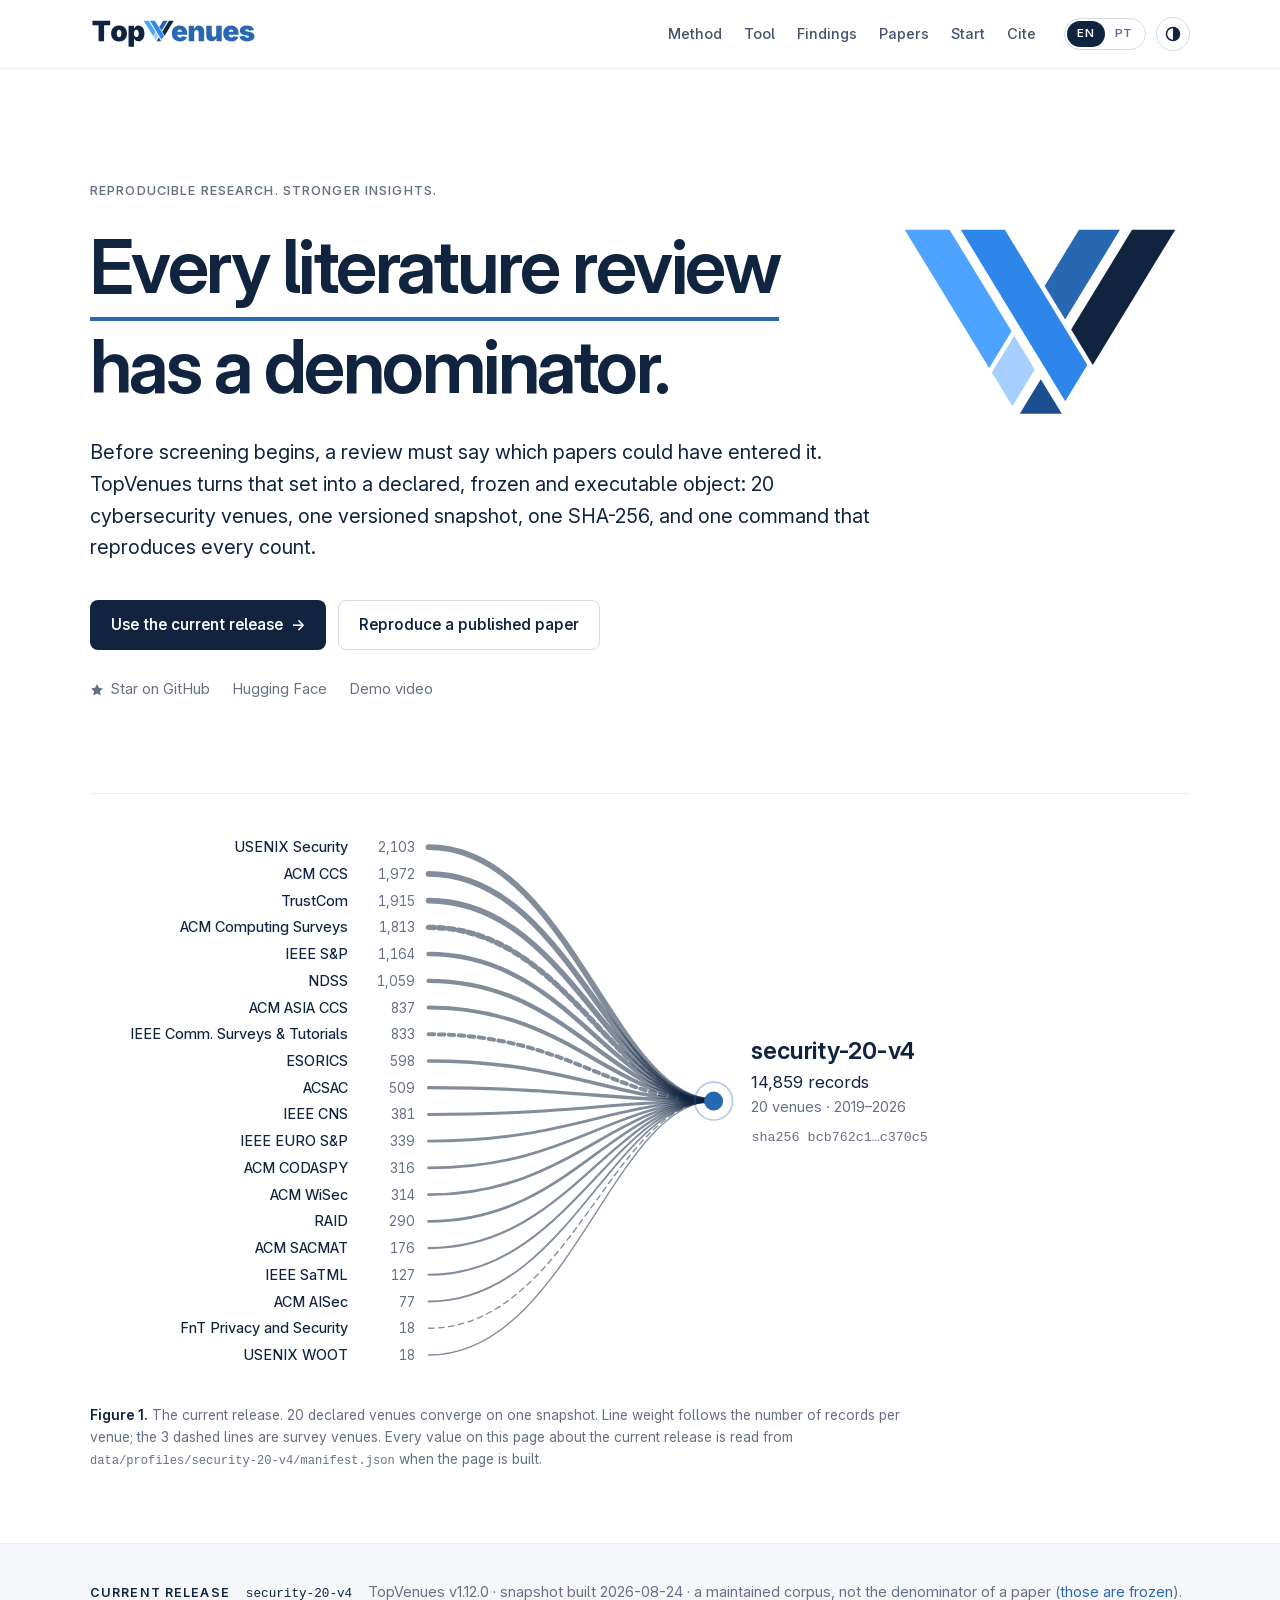
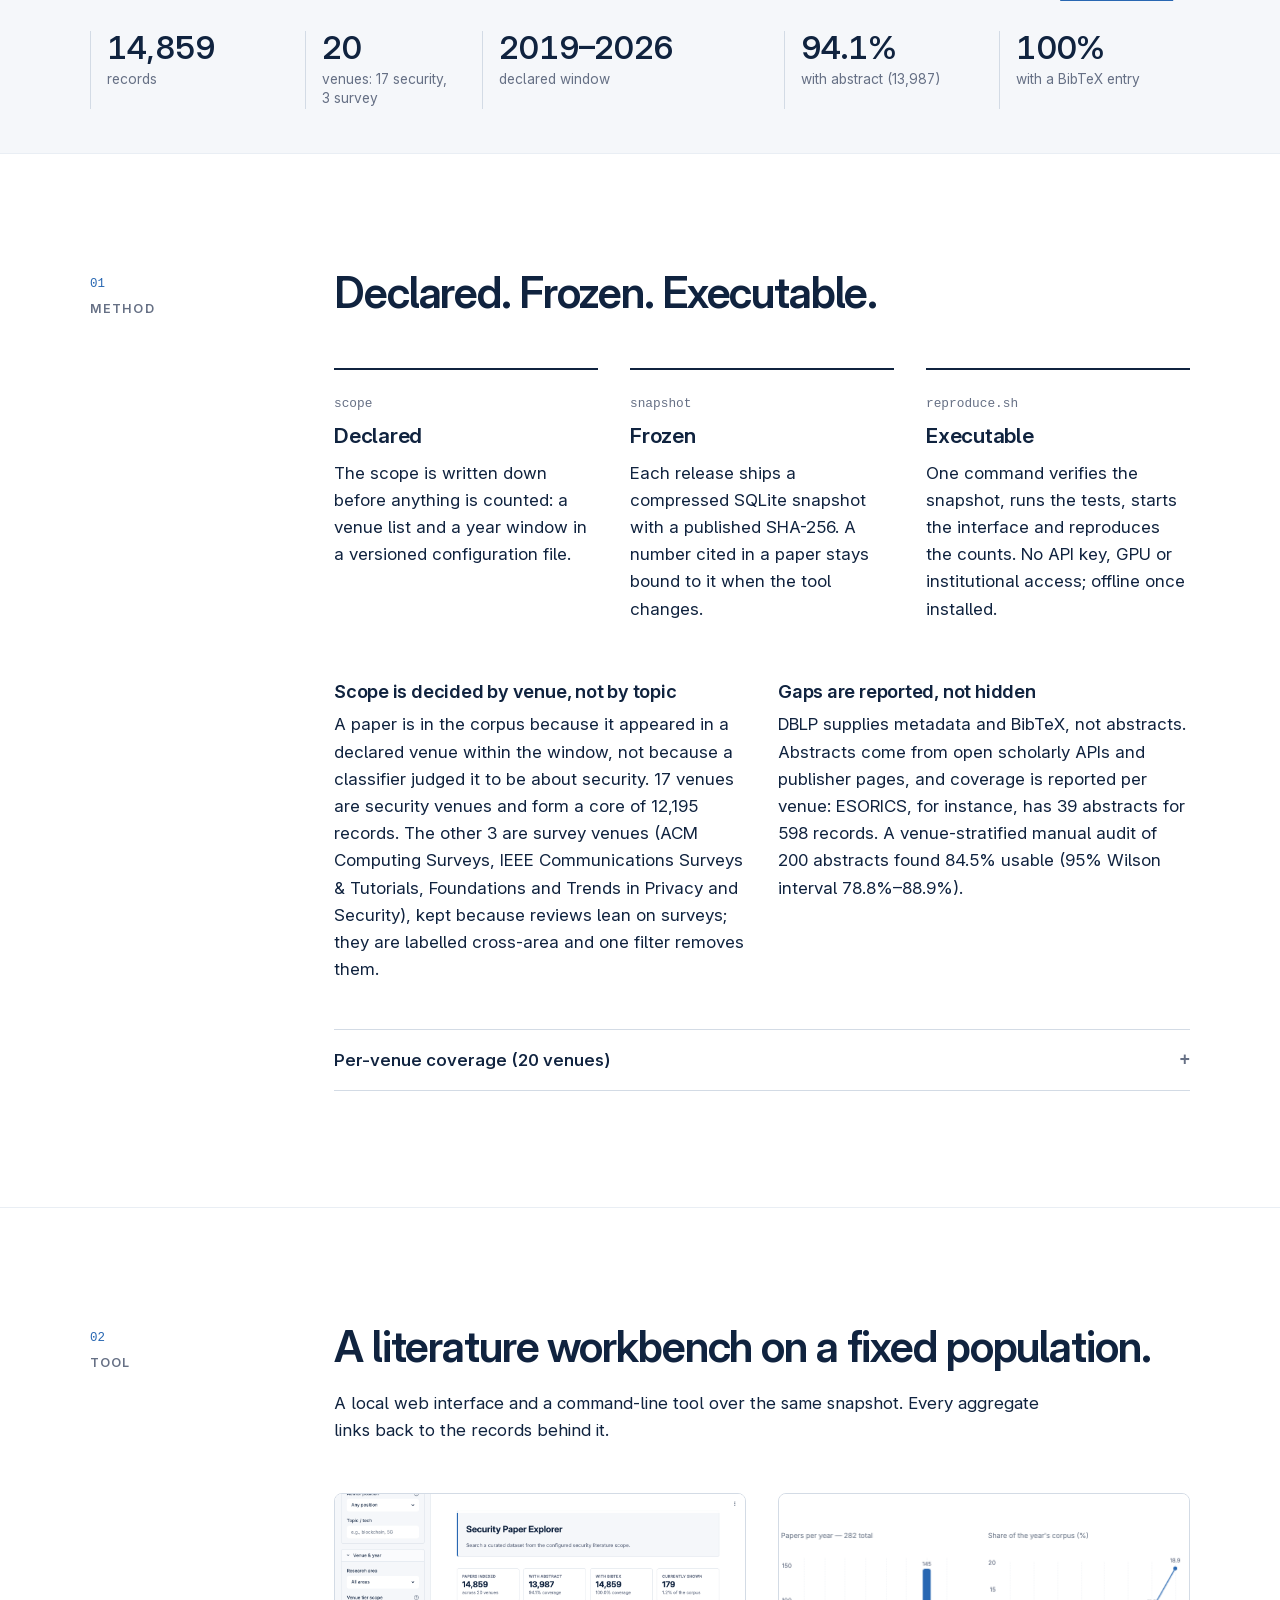
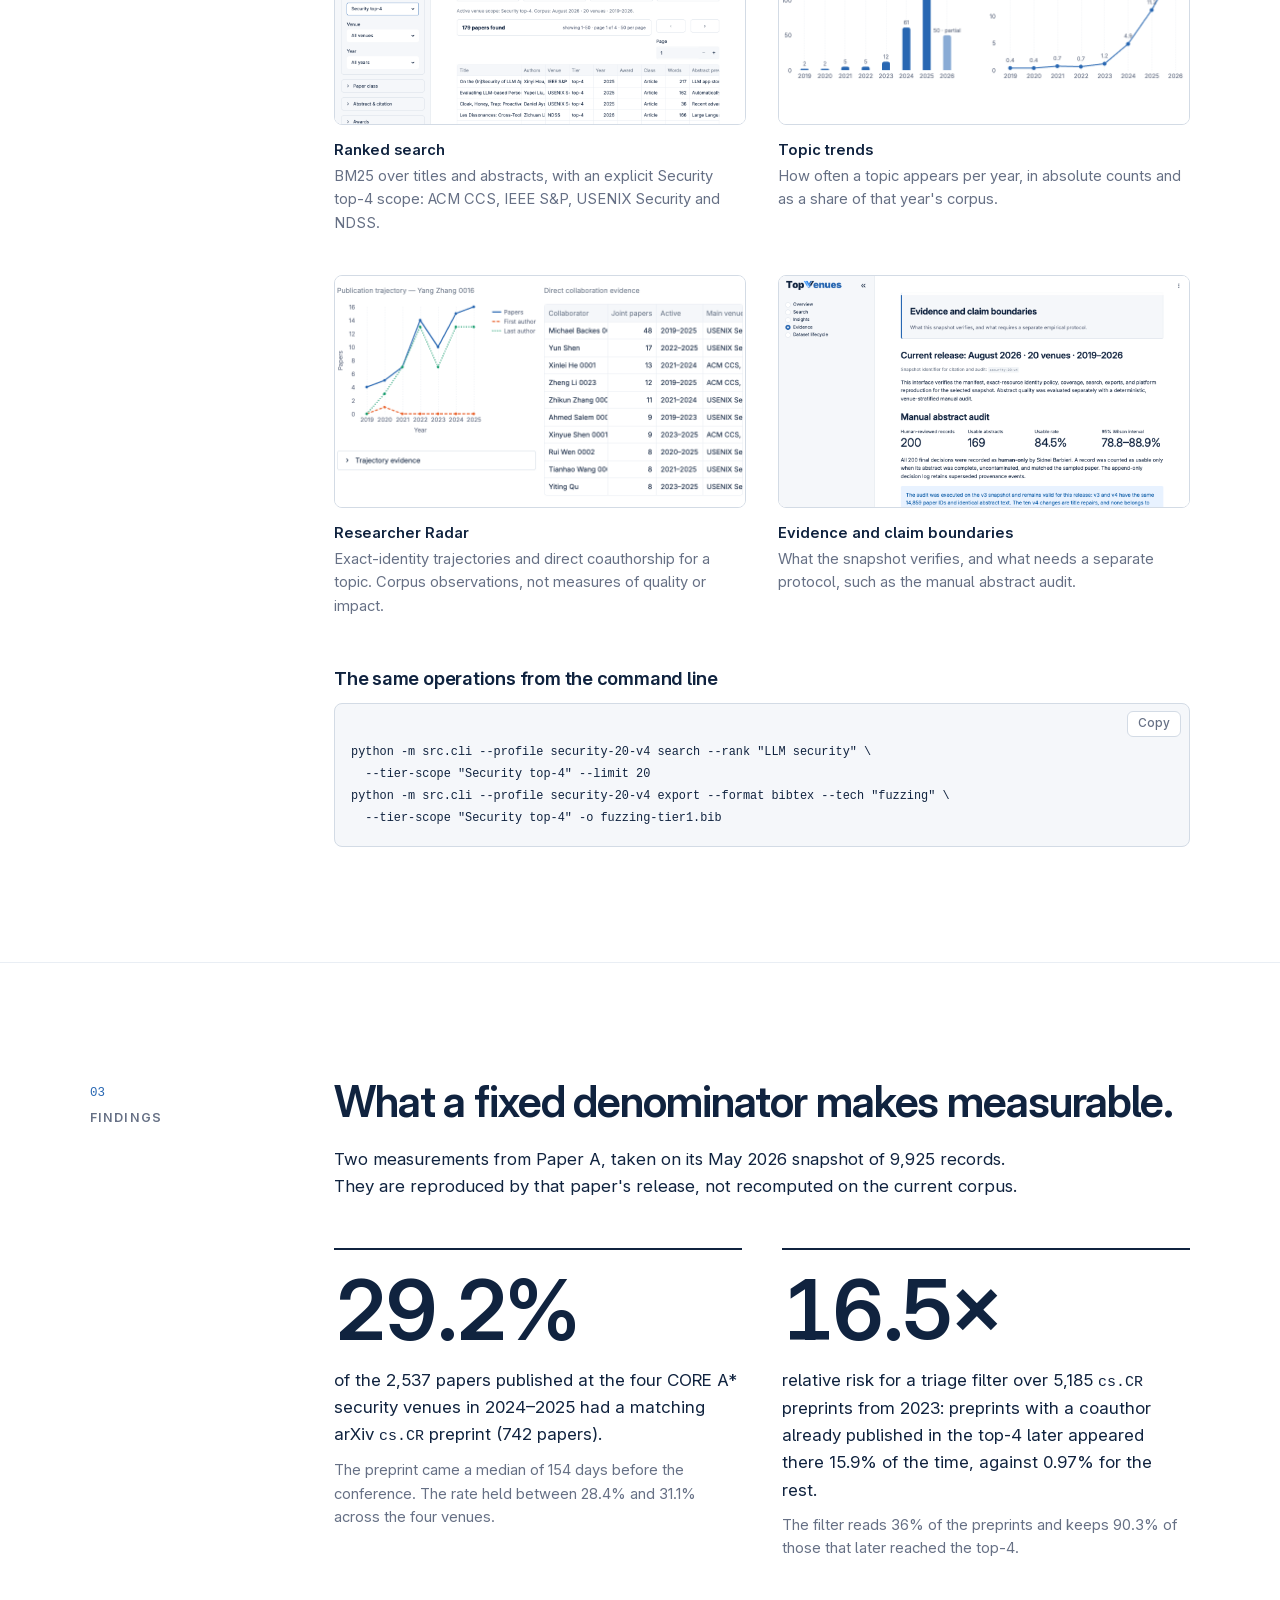
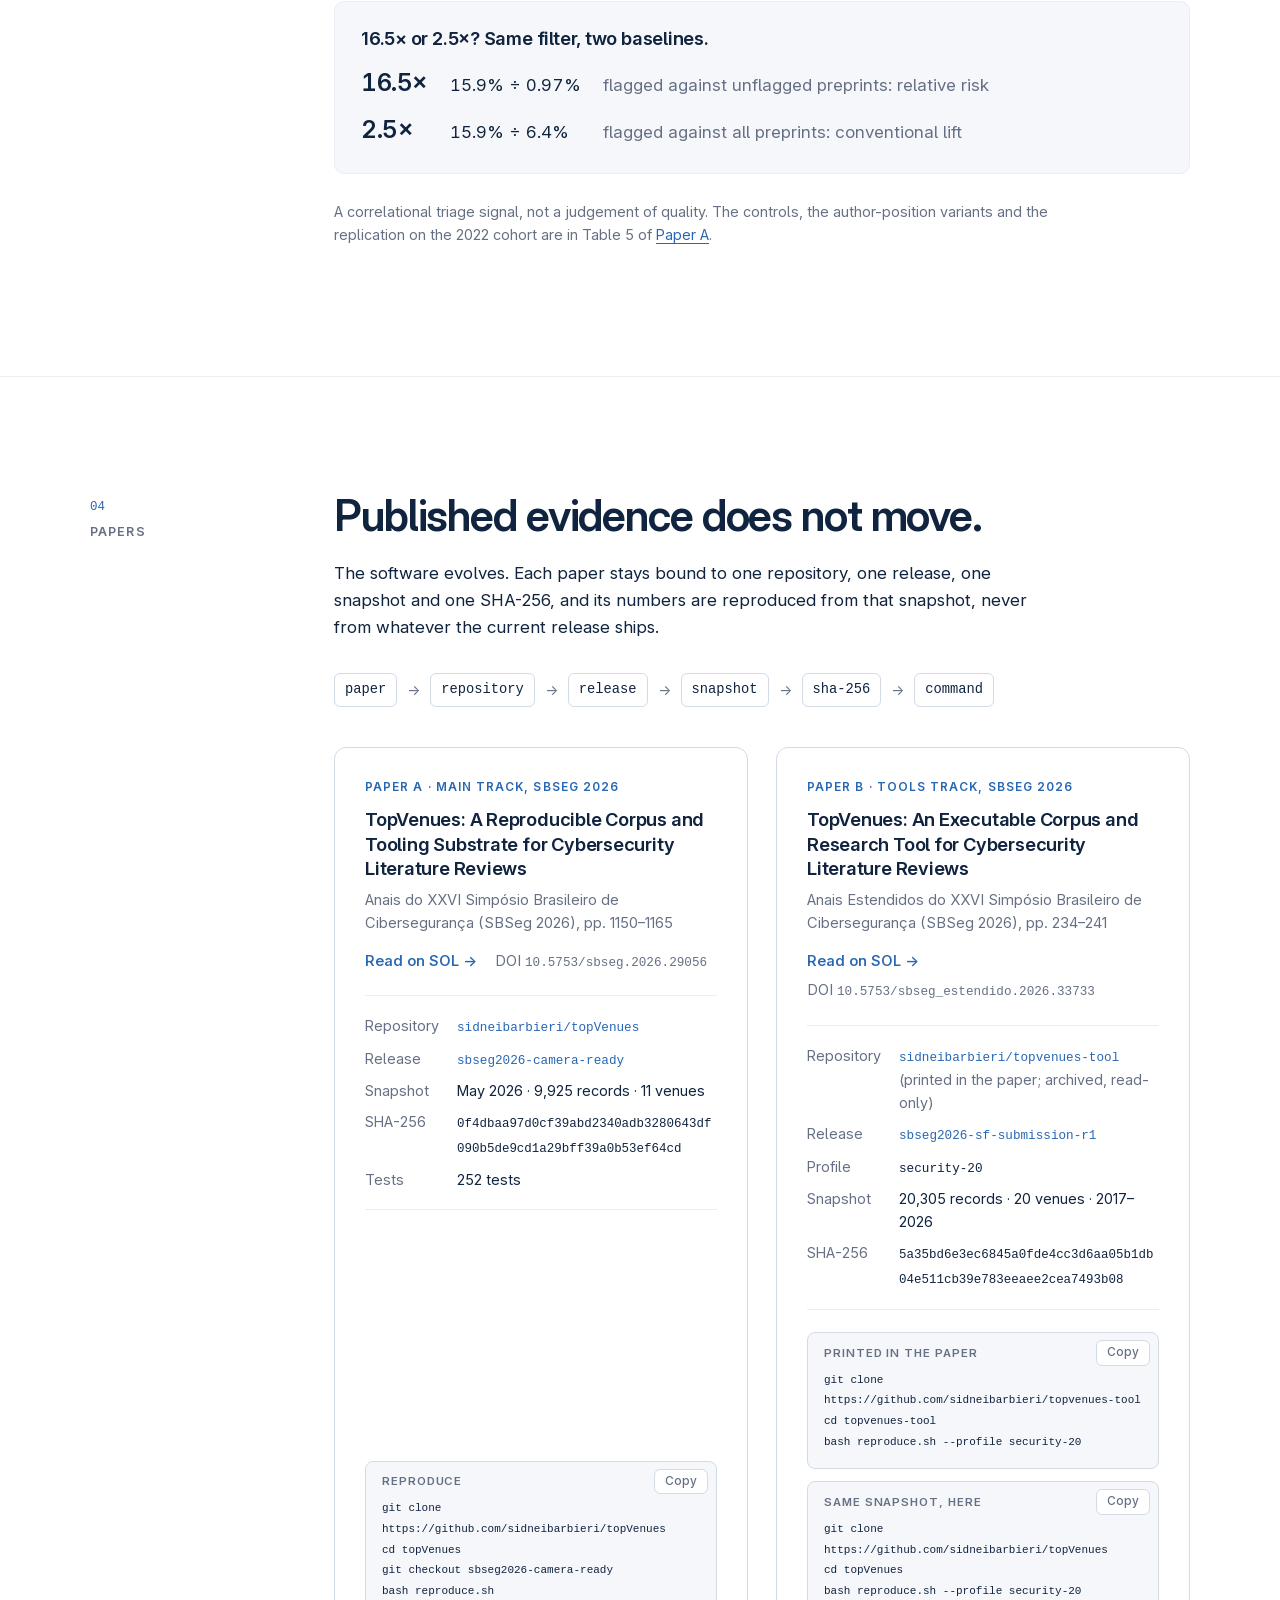
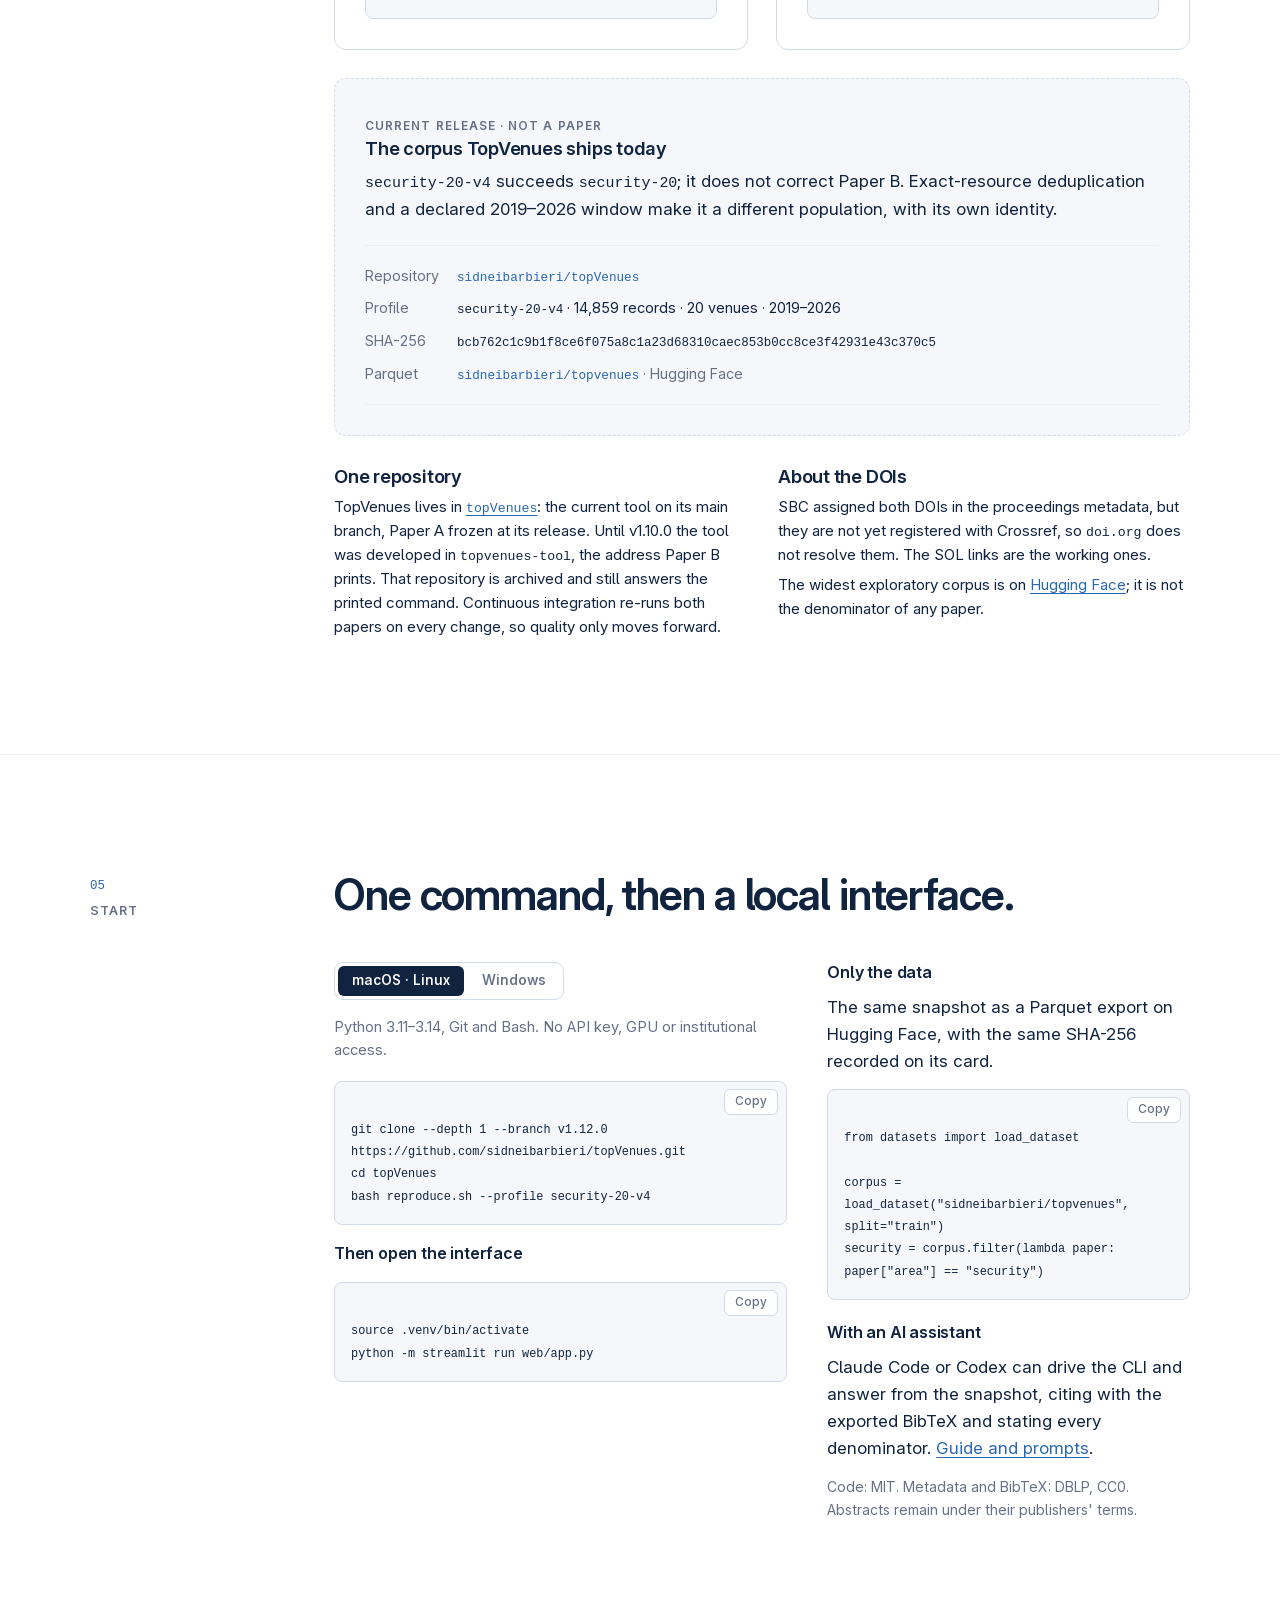
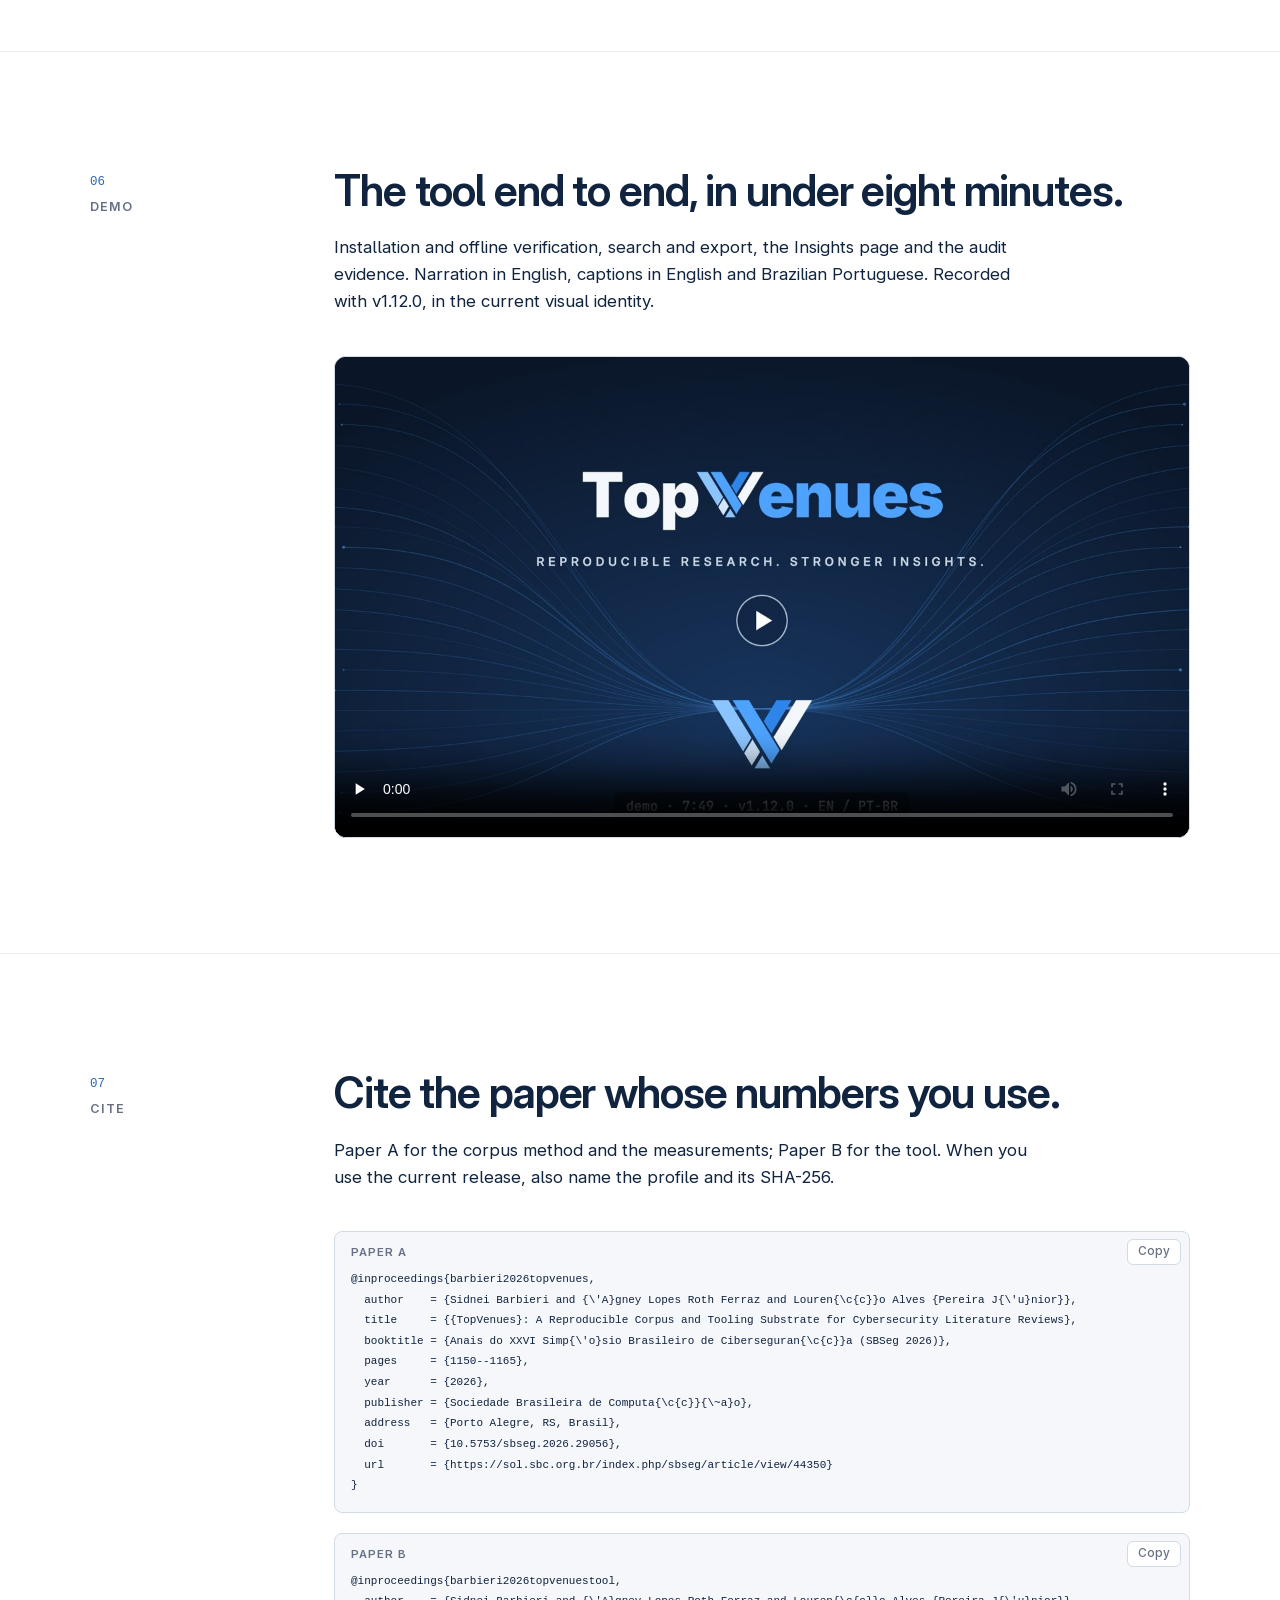
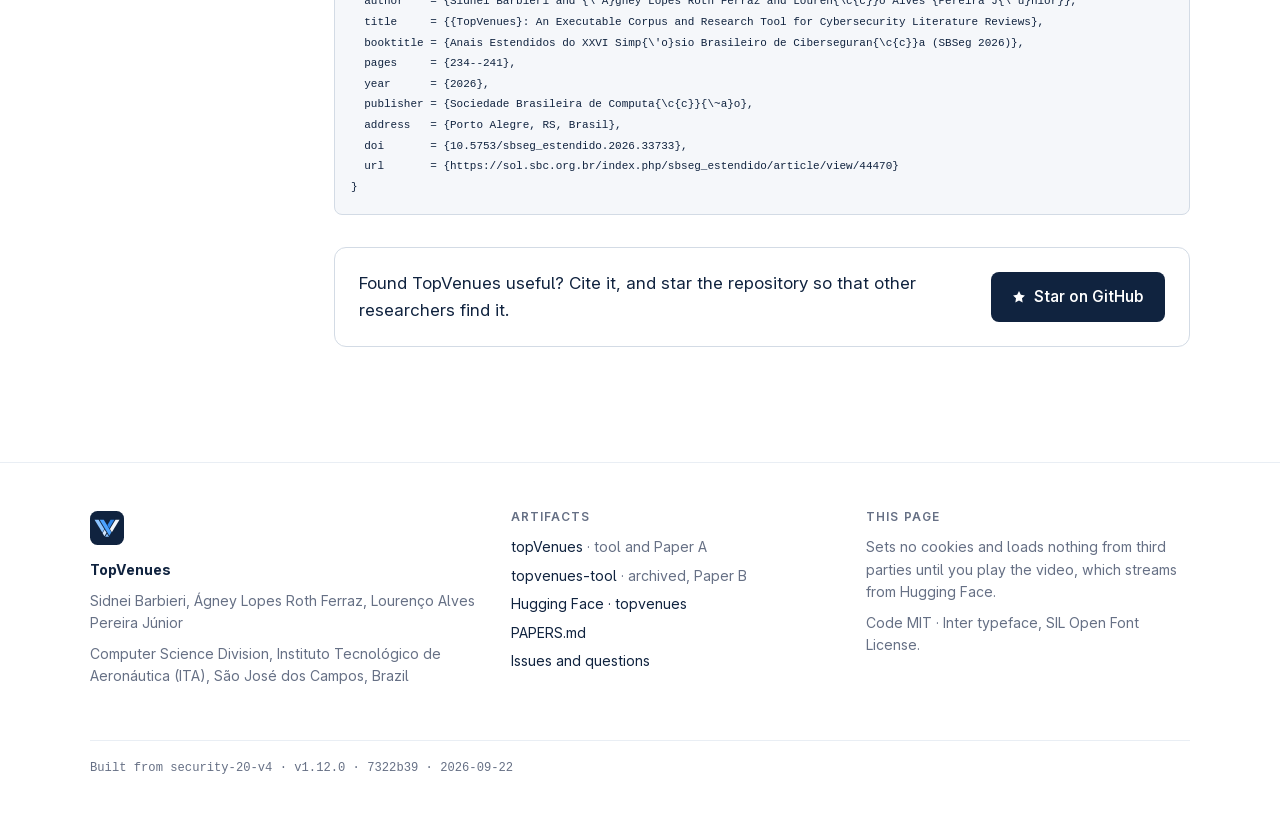
==== index.html @ ef5243df "Rebuild from topVenues v1.12.0: dark theme, validated palette, AI-assistant guide Co-Authored-By: Cl" ====
<!doctype html>
<html lang="en" data-lang="en"
      data-title-en="TopVenues — the denominator for cybersecurity literature reviews"
      data-title-pt="TopVenues — o denominador das revisões de literatura em cibersegurança"
      data-desc-en="A declared, frozen and executable corpus of cybersecurity venues. Every count is bound to one snapshot, one SHA-256 and one command."
      data-desc-pt="Um corpus declarado, congelado e executável de veículos de cibersegurança. Cada contagem fica presa a um snapshot, um SHA-256 e um comando.">
<head>
<meta charset="utf-8">
<meta name="viewport" content="width=device-width, initial-scale=1">
<title>TopVenues — the denominator for cybersecurity literature reviews</title>
<meta name="description" content="A declared, frozen and executable corpus of cybersecurity venues. Every count is bound to one snapshot, one SHA-256 and one command.">
<link rel="canonical" href="https://sidneibarbieri.github.io/topVenues/">
<meta name="theme-color" content="#FFFFFF" media="(prefers-color-scheme: light)">
<meta name="theme-color" content="#0B1627" media="(prefers-color-scheme: dark)">
<meta property="og:type" content="website">
<meta property="og:site_name" content="TopVenues">
<meta property="og:title" content="TopVenues — the denominator for cybersecurity literature reviews">
<meta property="og:description" content="A declared, frozen and executable corpus of cybersecurity venues. Every count is bound to one snapshot, one SHA-256 and one command.">
<meta property="og:url" content="https://sidneibarbieri.github.io/topVenues/">
<meta property="og:image" content="https://sidneibarbieri.github.io/topVenues/assets/brand/topvenues-social.png">
<meta property="og:image:width" content="1280">
<meta property="og:image:height" content="640">
<meta name="twitter:card" content="summary_large_image">
<link rel="icon" href="assets/brand/topvenues-mark.svg" type="image/svg+xml">
<link rel="icon" href="assets/brand/mark-32.png" sizes="32x32" type="image/png">
<link rel="apple-touch-icon" href="assets/brand/mark-180.png">
<link rel="preload" href="assets/fonts/InterVariable-latin.woff2" as="font" type="font/woff2" crossorigin>
<script>(function () {
  var root = document.documentElement;

  function stored(key) {
    try { return window.localStorage.getItem(key); } catch (unavailable) { return null; }
  }

  function requestedLanguage() {
    var query = (new URLSearchParams(location.search).get("lang") || "").toLowerCase();
    if (query.indexOf("pt") === 0) return "pt";
    if (query.indexOf("en") === 0) return "en";
    var remembered = stored("tv-lang");
    if (remembered === "en" || remembered === "pt") return remembered;
    return (navigator.language || "en").toLowerCase().indexOf("pt") === 0 ? "pt" : "en";
  }

  var language = requestedLanguage();
  root.setAttribute("data-lang", language);
  root.lang = language === "pt" ? "pt-BR" : "en";
  var theme = stored("tv-theme");
  if (theme === "light" || theme === "dark") root.setAttribute("data-theme", theme);
})();</script>
<style>
@font-face {
  font-family: "Inter";
  src: url("assets/fonts/InterVariable-latin.woff2") format("woff2");
  font-weight: 100 900;
  font-style: normal;
  font-display: swap;
}

/* Brand tokens (docs/brand/BRAND.md). Dark values are derived, not inverted. */
:root {
  --ink: #10233F;
  --blue: #2867B2;
  --slate: #667085;
  --mist: #E9EEF4;
  --paper: #FFFFFF;
  --sky: #4DA3FF;

  --bg: var(--paper);
  --fg: var(--ink);
  --muted: var(--slate);
  --accent: var(--blue);
  --rule: var(--mist);
  --rule-strong: #D3DBE5;
  --surface: #F5F7FA;
  --btn-bg: var(--ink);
  --btn-fg: var(--paper);
  --line: rgba(16, 35, 63, .52);
  --header: rgba(255, 255, 255, .88);

  --sans: "Inter", ui-sans-serif, system-ui, -apple-system, "Segoe UI", sans-serif;
  --mono: ui-monospace, "SF Mono", SFMono-Regular, Menlo, Consolas, "Liberation Mono", monospace;
  --wrap: 1180px;
  --gut: clamp(16px, 4vw, 40px);
  color-scheme: light;
}

@media (prefers-color-scheme: dark) {
  :root:not([data-theme="light"]) {
    --bg: #0B1627;
    --fg: #E8EDF4;
    --muted: #9AA7B8;
    --accent: #4DA3FF;
    --rule: rgba(232, 237, 244, .11);
    --rule-strong: rgba(232, 237, 244, .22);
    --surface: #122238;
    --btn-bg: #E8EDF4;
    --btn-fg: #0B1627;
    --line: rgba(232, 237, 244, .48);
    --header: rgba(11, 22, 39, .86);
    color-scheme: dark;
  }
}
:root[data-theme="dark"] {
  --bg: #0B1627;
  --fg: #E8EDF4;
  --muted: #9AA7B8;
  --accent: #4DA3FF;
  --rule: rgba(232, 237, 244, .11);
  --rule-strong: rgba(232, 237, 244, .22);
  --surface: #122238;
  --btn-bg: #E8EDF4;
  --btn-fg: #0B1627;
  --line: rgba(232, 237, 244, .48);
  --header: rgba(11, 22, 39, .86);
  color-scheme: dark;
}

/* One language at a time; English is the no-script default. */
[data-lang="en"] [data-l="pt"],
[data-lang="pt"] [data-l="en"] { display: none !important; }

*, *::before, *::after { box-sizing: border-box; }
html { -webkit-text-size-adjust: 100%; scroll-behavior: smooth; scroll-padding-top: 88px; }
body {
  margin: 0;
  background: var(--bg);
  color: var(--fg);
  font-family: var(--sans);
  font-size: 17px;
  line-height: 1.6;
  font-feature-settings: "calt", "cv05";
  text-rendering: optimizeLegibility;
  -webkit-font-smoothing: antialiased;
}
img, svg, video { display: block; max-width: 100%; }
a { color: var(--accent); text-decoration-thickness: 1px; text-underline-offset: .2em; }
a:hover { text-decoration-thickness: 2px; }
:focus-visible { outline: 2px solid var(--accent); outline-offset: 3px; border-radius: 4px; }
code, pre { font-family: var(--mono); font-size: .88em; }
p code, dd code, li code { overflow-wrap: anywhere; }
.n, .num { font-variant-numeric: tabular-nums; }

.skip { position: absolute; left: -9999px; top: 8px; z-index: 20; background: var(--btn-bg); color: var(--btn-fg); padding: 8px 14px; border-radius: 6px; }
.skip:focus { left: 8px; }

.wrap { max-width: var(--wrap); margin: 0 auto; padding-inline: var(--gut); }

/* ------------------------------------------------------------- header */
.top {
  position: sticky; top: 0; z-index: 10;
  background: var(--header);
  -webkit-backdrop-filter: saturate(1.4) blur(10px);
  backdrop-filter: saturate(1.4) blur(10px);
  border-bottom: 1px solid var(--rule);
}
.top .wrap { display: flex; align-items: center; gap: 28px; height: 68px; }
.brand { display: flex; align-items: center; flex: none; }
.brand svg { height: 30px; width: auto; }
.on-dark { display: none; }
@media (prefers-color-scheme: dark) {
  :root:not([data-theme="light"]) .on-light { display: none; }
  :root:not([data-theme="light"]) .on-dark { display: block; }
}
:root[data-theme="dark"] .on-light { display: none; }
:root[data-theme="dark"] .on-dark { display: block; }
@media (max-width: 380px) { .brand svg { height: 22px; } .top .wrap { gap: 12px; } }
.nav { display: flex; gap: 22px; margin-left: auto; }
.nav a { color: var(--fg); text-decoration: none; font-size: .9rem; font-weight: 500; opacity: .78; }
.nav a:hover { opacity: 1; }
.controls { display: flex; align-items: center; gap: 10px; }
.seg { display: inline-flex; border: 1px solid var(--rule-strong); border-radius: 999px; padding: 2px; }
.seg button {
  font: 600 .72rem/1 var(--sans); letter-spacing: .06em;
  padding: 7px 10px; border: 0; border-radius: 999px;
  background: none; color: var(--muted); cursor: pointer;
}
.seg button[aria-pressed="true"] { background: var(--fg); color: var(--bg); }
.icon-btn {
  width: 34px; height: 34px; display: grid; place-items: center;
  border: 1px solid var(--rule-strong); border-radius: 50%;
  background: none; color: var(--fg); cursor: pointer;
}
.icon-btn svg { width: 16px; height: 16px; }
@media (max-width: 900px) { .nav { display: none; } .controls { margin-left: auto; } }

/* ------------------------------------------------------------- hero */
.hero { padding-block: clamp(56px, 9vw, 112px) clamp(40px, 6vw, 72px); }
.hero .wrap { position: relative; }
.hero-mark { position: absolute; top: 34px; right: var(--gut); width: min(300px, 26vw); }
.hero-mark svg { width: 100%; height: auto; }
@media (max-width: 1100px) { .hero-mark { display: none; } }
.eyebrow {
  margin: 0 0 28px; font-size: .78rem; font-weight: 550; letter-spacing: .09em;
  text-transform: uppercase; color: var(--muted);
}
h1 {
  margin: 0; display: inline-grid;
  font-size: clamp(2.35rem, 1.1rem + 4.6vw, 4.6rem);
  font-weight: 620; letter-spacing: -.034em; line-height: 1.04;
}
h1 .den { border-top: max(3px, .055em) solid var(--accent); margin-top: .16em; padding-top: .1em; }
.lead { max-width: 40em; margin: 32px 0 0; font-size: clamp(1.06rem, 1rem + .35vw, 1.24rem); line-height: 1.6; }
.cta { display: flex; flex-wrap: wrap; gap: 12px; margin-top: 36px; }
.btn {
  display: inline-flex; align-items: center; gap: 8px;
  padding: 12px 20px; border-radius: 8px; font-weight: 560; font-size: .95rem;
  text-decoration: none; border: 1px solid transparent;
}
.btn.primary { background: var(--btn-bg); color: var(--btn-fg); }
.btn.primary:hover { opacity: .9; }
.btn.ghost { color: var(--fg); border-color: var(--rule-strong); }
.btn.ghost:hover { border-color: var(--fg); }
.btn .ar { transition: transform .2s; } .btn:hover .ar { transform: translateX(3px); }
.hero-links { display: flex; flex-wrap: wrap; gap: 8px 22px; margin: 28px 0 0; padding: 0; list-style: none; font-size: .92rem; }
.hero-links a { color: var(--muted); text-decoration: none; }
.hero-links a:hover { color: var(--fg); }
.star { width: 14px; height: 14px; flex: none; }
.star-link { display: inline-flex; align-items: center; gap: 6px; }
.star-panel { margin-top: 32px; padding: 22px 24px; border: 1px solid var(--rule-strong); border-radius: 12px; display: flex; flex-wrap: wrap; align-items: center; justify-content: space-between; gap: 16px; max-width: 900px; }
.star-panel p { margin: 0; max-width: 34em; }
.commands { display: grid; gap: 12px; margin-top: auto; }

/* ------------------------------------------------------------- figure 1 */
.fig1 { margin: clamp(48px, 7vw, 88px) 0 0; padding-top: 22px; border-top: 1px solid var(--rule); }
.fig1 .conv { width: 100%; max-width: 980px; height: auto; font-family: var(--sans); overflow: visible; }
.conv .vn { font-size: 13px; font-weight: 460; fill: var(--fg); }
.conv .vc { font-size: 12px; fill: var(--muted); font-variant-numeric: tabular-nums; }
.conv .ln { fill: none; stroke: var(--line); stroke-linecap: round; transition: stroke .2s; }
.conv .v { transition: opacity .2s; }
.conv:hover .v { opacity: .3; }
.conv .v:hover { opacity: 1; }
.conv .v:hover .ln { stroke: var(--fg); }
.conv .pt { fill: var(--accent); }
.conv .halo { fill: none; stroke: var(--accent); stroke-opacity: .35; stroke-width: 1.5; }
.conv .l1 { font-size: 21px; font-weight: 630; fill: var(--fg); letter-spacing: -.01em; }
.conv .l2 { font-size: 15px; fill: var(--fg); }
.conv .l3 { font-size: 13px; fill: var(--muted); }
.conv .l4 { font-size: 12px; fill: var(--muted); font-family: var(--mono); }
.conv .ln[pathLength] { stroke-dasharray: 1; stroke-dashoffset: 1; animation: draw 1.2s cubic-bezier(.3, .6, .2, 1) forwards; animation-delay: calc(var(--i) * 40ms + 120ms); }
.conv .ln:not([pathLength]) { opacity: 0; animation: fade .8s ease forwards; animation-delay: calc(var(--i) * 40ms + 500ms); }
.conv .pt, .conv .halo { transform-box: fill-box; transform-origin: center; animation: pop .5s cubic-bezier(.3, 1.4, .5, 1) 1.15s both; }
.conv .lbl { animation: fade .6s ease 1.35s both; }
@keyframes draw { to { stroke-dashoffset: 0; } }
@keyframes fade { from { opacity: 0; } to { opacity: 1; } }
@keyframes pop { from { transform: scale(0); } to { transform: scale(1); } }
@media (prefers-reduced-motion: reduce) {
  html { scroll-behavior: auto; }
  .conv .ln[pathLength], .conv .ln:not([pathLength]), .conv .pt, .conv .halo, .conv .lbl { animation: none; stroke-dashoffset: 0; opacity: 1; }
}
figcaption { margin-top: 18px; font-size: .86rem; color: var(--muted); max-width: 62em; }
figcaption b { color: var(--fg); font-weight: 600; }
.vlist { display: none; }
.only-narrow { display: none; }
.vlist .tag { font-size: .72rem; letter-spacing: .06em; text-transform: uppercase; color: var(--muted); margin-left: 6px; }
@media (max-width: 720px) {
  .fig1 .conv { display: none; }
  .vlist { display: grid; grid-template-columns: minmax(0, 1fr); gap: 0; margin: 0; padding: 0; list-style: none; font-size: .92rem; }
  .vlist li { display: flex; justify-content: space-between; gap: 12px; padding: 7px 0; border-bottom: 1px solid var(--rule); }
  .vlist .n { color: var(--muted); }
  .only-wide { display: none; }
  .only-narrow { display: inline; }
}

/* ------------------------------------------------------------- release strip */
.release { padding-block: 36px 44px; border-top: 1px solid var(--rule); border-bottom: 1px solid var(--rule); background: var(--surface); }
.release-head { display: flex; flex-wrap: wrap; align-items: baseline; gap: 6px 16px; margin-bottom: 26px; font-size: .9rem; }
.release-head strong { font-size: .78rem; letter-spacing: .09em; text-transform: uppercase; font-weight: 600; }
.release-head .note { color: var(--muted); }
.stats { display: grid; grid-template-columns: minmax(0, 1fr) minmax(0, .8fr) minmax(0, 1.45fr) minmax(0, 1fr) minmax(0, 1fr); gap: 24px; margin: 0; }
.stats div { border-left: 1px solid var(--rule-strong); padding-left: 16px; }
.stats dt { order: 2; font-size: .86rem; color: var(--muted); line-height: 1.4; margin-top: 6px; }
.stats dd { order: 1; margin: 0; font-size: clamp(1.6rem, 1rem + 1.25vw, 2.3rem); font-weight: 560; letter-spacing: -.025em; line-height: 1.05; white-space: nowrap; font-variant-numeric: tabular-nums; }
.stats div { display: flex; flex-direction: column; }
@media (max-width: 960px) { .stats { grid-template-columns: repeat(3, minmax(0, 1fr)); } }
@media (max-width: 560px) { .stats { grid-template-columns: repeat(2, minmax(0, 1fr)); } }
@media (max-width: 400px) { .stats dd { white-space: normal; } }

/* ------------------------------------------------------------- sections */
.sec { padding-block: clamp(64px, 9vw, 120px); border-top: 1px solid var(--rule); }
.release + .sec { border-top: 0; }
.sec > .wrap { display: grid; grid-template-columns: 188px minmax(0, 1fr); gap: 56px; }
.sec-label { position: sticky; top: 100px; align-self: start; margin: 6px 0 0; font-size: .78rem; font-weight: 600; letter-spacing: .09em; text-transform: uppercase; color: var(--muted); }
.sec-label .no { display: block; font-family: var(--mono); font-weight: 400; letter-spacing: 0; margin-bottom: 4px; color: var(--accent); }
@media (max-width: 960px) {
  .sec > .wrap { grid-template-columns: minmax(0, 1fr); gap: 20px; }
  .sec-label { position: static; }
}
h2 { margin: 0; max-width: 20em; font-size: clamp(1.8rem, 1.2rem + 1.9vw, 2.7rem); font-weight: 610; letter-spacing: -.026em; line-height: 1.1; }
.sec-intro { max-width: 42em; margin: 20px 0 0; font-size: 1.06rem; }
h3 { margin: 0; font-size: 1.14rem; font-weight: 610; letter-spacing: -.012em; line-height: 1.35; }
.muted { color: var(--muted); }
.small { font-size: .88rem; }

.pillars { display: grid; grid-template-columns: repeat(3, minmax(0, 1fr)); gap: 32px; margin-top: 52px; }
.pillars article { border-top: 2px solid var(--fg); padding-top: 18px; }
.pillars .k { font-family: var(--mono); font-size: .8rem; color: var(--muted); }
.pillars h3 { margin: 6px 0 10px; font-size: 1.3rem; }
.pillars p { margin: 0; }
@media (max-width: 860px) { .pillars { grid-template-columns: minmax(0, 1fr); gap: 28px; } }

.notes { display: grid; grid-template-columns: repeat(2, minmax(0, 1fr)); gap: 32px; margin-top: 56px; }
.notes h3 { margin-bottom: 8px; }
.notes p { margin: 0 0 10px; }
@media (max-width: 860px) { .notes { grid-template-columns: minmax(0, 1fr); } }

details.more { margin-top: 36px; border-top: 1px solid var(--rule-strong); border-bottom: 1px solid var(--rule-strong); }
details.more summary { cursor: pointer; list-style: none; padding: 16px 0; font-weight: 560; display: flex; justify-content: space-between; align-items: center; }
details.more summary::-webkit-details-marker { display: none; }
details.more summary::after { content: "+"; font-family: var(--mono); font-size: 1.1rem; color: var(--muted); }
details.more[open] summary::after { content: "−"; }
.table-wrap { overflow-x: auto; padding-bottom: 16px; }
table.venues { width: 100%; border-collapse: collapse; font-size: .9rem; }
.venues th, .venues td { text-align: left; padding: 8px 12px 8px 0; border-bottom: 1px solid var(--rule); white-space: nowrap; }
.venues thead th { font-size: .74rem; letter-spacing: .07em; text-transform: uppercase; color: var(--muted); font-weight: 600; }
.venues tbody th { font-weight: 500; }
.venues .n { text-align: right; font-variant-numeric: tabular-nums; }

/* ------------------------------------------------------------- tool */
.shots { display: grid; grid-template-columns: repeat(2, minmax(0, 1fr)); gap: 40px 32px; margin-top: 48px; }
.shots figure { margin: 0; }
.shots .frame { border: 1px solid var(--rule-strong); border-radius: 8px; overflow: hidden; background: var(--surface); }
.shots img { width: 100%; height: auto; aspect-ratio: 16 / 9; object-fit: contain; object-position: center; background: #FFFFFF; }
.shots figcaption { margin-top: 14px; font-size: .92rem; }
.shots figcaption b { display: block; margin-bottom: 2px; }
@media (max-width: 760px) { .shots { grid-template-columns: minmax(0, 1fr); } }
.cli { margin-top: 48px; max-width: 900px; }
.cli h3 { margin-bottom: 12px; }

/* ------------------------------------------------------------- findings */
.findings { display: grid; grid-template-columns: repeat(2, minmax(0, 1fr)); gap: 40px; margin-top: 48px; }
.finding { border-top: 2px solid var(--fg); padding-top: 18px; }
.big { font-size: clamp(3.2rem, 2rem + 4vw, 5.4rem); font-weight: 600; letter-spacing: -.045em; line-height: 1; font-variant-numeric: tabular-nums; }
.finding p { margin: 16px 0 0; }
.finding .muted { margin-top: 10px; font-size: .92rem; }
@media (max-width: 860px) { .findings { grid-template-columns: minmax(0, 1fr); } }
.ratio { margin-top: 40px; padding: 24px 26px; background: var(--surface); border: 1px solid var(--rule); border-radius: 10px; max-width: 900px; }
.ratio h3 { margin-bottom: 14px; }
.eq { display: grid; grid-template-columns: auto auto 1fr; gap: 8px 22px; align-items: baseline; margin: 0; }
.eq dt { font-size: 1.5rem; font-weight: 600; letter-spacing: -.02em; font-variant-numeric: tabular-nums; }
.eq dd { margin: 0; font-variant-numeric: tabular-nums; }
.eq .why { color: var(--muted); }
@media (max-width: 620px) { .eq { grid-template-columns: auto 1fr; } .eq .why { grid-column: 1 / -1; margin-bottom: 8px; } }
.provenance { margin-top: 26px; font-size: .9rem; color: var(--muted); max-width: 52em; }

/* ------------------------------------------------------------- papers */
.chain { display: flex; flex-wrap: wrap; align-items: center; gap: 8px 10px; margin: 32px 0 0; padding: 0; list-style: none; font-size: .86rem; }
.chain li { font-family: var(--mono); padding: 5px 10px; border: 1px solid var(--rule-strong); border-radius: 6px; }
.chain li.sep { border: 0; padding: 0; color: var(--muted); font-family: var(--sans); }
.papers { display: grid; grid-template-columns: repeat(2, minmax(0, 1fr)); gap: 28px; margin-top: 40px; }
@media (max-width: 1000px) { .papers { grid-template-columns: minmax(0, 1fr); } }
.paper, .current { border: 1px solid var(--rule-strong); border-radius: 12px; padding: clamp(20px, 3vw, 30px); display: flex; flex-direction: column; min-width: 0; }
.kicker { margin: 0 0 10px; font-size: .74rem; font-weight: 600; letter-spacing: .09em; text-transform: uppercase; color: var(--accent); }
.paper .venue { margin: 8px 0 0; color: var(--muted); font-size: .92rem; }
.paper .links { display: flex; flex-wrap: wrap; align-items: baseline; gap: 6px 18px; margin: 14px 0 0; font-size: .92rem; }
.doi { color: var(--muted); }
.doi code { font-size: .86em; }
.arrow { font-weight: 560; text-decoration: none; }
.arrow::after { content: " →"; }
.arrow:hover { text-decoration: underline; }
dl.facts { display: grid; grid-template-columns: max-content minmax(0, 1fr); gap: 8px 18px; margin: 22px 0; padding: 18px 0; border-top: 1px solid var(--rule); border-bottom: 1px solid var(--rule); font-size: .9rem; }
.facts dt { color: var(--muted); }
.facts dd { margin: 0; min-width: 0; }
.facts a { text-decoration: none; }
.facts a:hover { text-decoration: underline; }
code.hash { font-size: .78rem; word-break: break-all; color: var(--fg); }
.paper .code pre { font-size: 12.5px; }
.current { margin-top: 28px; background: var(--surface); border-style: dashed; }
.current .kicker { color: var(--muted); }
.current p { margin: 8px 0 0; max-width: 52em; }
.current dl.facts { margin-bottom: 0; }
.aside { margin-top: 28px; display: grid; grid-template-columns: repeat(2, minmax(0, 1fr)); gap: 32px; font-size: .94rem; }
.aside p { margin: 6px 0 0; }
@media (max-width: 860px) { .aside { grid-template-columns: minmax(0, 1fr); } }

/* ------------------------------------------------------------- code */
.code { background: var(--surface); border: 1px solid var(--rule-strong); border-radius: 8px; min-width: 0; }
.code-bar { display: flex; align-items: center; justify-content: space-between; gap: 12px; padding: 7px 8px 0 16px; }
.code-label { font-size: .72rem; font-weight: 600; letter-spacing: .08em; text-transform: uppercase; color: var(--muted); }
.code pre { margin: 0; padding: 4px 16px 16px; white-space: pre-wrap; overflow-wrap: anywhere; font-size: 13.5px; line-height: 1.65; }
.copy {
  flex: none; font: 500 .74rem/1 var(--sans); padding: 6px 10px;
  border: 1px solid var(--rule-strong); border-radius: 6px;
  background: var(--bg); color: var(--muted); cursor: pointer;
}
.copy:hover { color: var(--fg); border-color: var(--muted); }
.copy.ok { color: var(--accent); border-color: var(--accent); }

/* ------------------------------------------------------------- start */
.start { display: grid; grid-template-columns: minmax(0, 1.25fr) minmax(0, 1fr); gap: 40px; margin-top: 44px; }
@media (max-width: 1000px) { .start { grid-template-columns: minmax(0, 1fr); } }
.tabs [role="tablist"] { display: inline-flex; gap: 4px; padding: 3px; border: 1px solid var(--rule-strong); border-radius: 9px; margin-bottom: 16px; }
.tabs [role="tab"] { font: 560 .86rem/1 var(--sans); padding: 8px 14px; border: 0; border-radius: 6px; background: none; color: var(--muted); cursor: pointer; }
.tabs [role="tab"][aria-selected="true"] { background: var(--fg); color: var(--bg); }
.tabs [role="tabpanel"] > * + * { margin-top: 18px; }
.tabs h3, .start h3 { font-size: 1rem; margin-bottom: 10px; }
.req { font-size: .92rem; color: var(--muted); margin: 0 0 14px; }
.start .data p { margin: 0 0 14px; }

/* ------------------------------------------------------------- demo */
.video { margin-top: 40px; border-radius: 12px; overflow: hidden; border: 1px solid var(--rule-strong); background: #0B1627; max-width: 980px; }
.video video { width: 100%; height: auto; aspect-ratio: 16 / 9; }

/* ------------------------------------------------------------- cite */
.cite { display: grid; grid-template-columns: minmax(0, 1fr); gap: 20px; margin-top: 40px; max-width: 900px; }
.cite pre { font-size: 12.5px; white-space: pre; overflow-x: auto; overflow-wrap: normal; }

/* ------------------------------------------------------------- footer */
footer { border-top: 1px solid var(--rule); padding-block: 48px 40px; font-size: .88rem; color: var(--muted); }
footer .wrap { display: grid; grid-template-columns: minmax(0, 1.2fr) minmax(0, 1fr) minmax(0, 1fr); gap: 32px; }
footer .mk { width: 34px; height: 34px; margin-bottom: 14px; }
footer p { margin: 0 0 8px; }
footer ul { list-style: none; margin: 0; padding: 0; }
footer li { margin-bottom: 6px; }
footer a { color: var(--fg); text-decoration: none; }
footer a:hover { text-decoration: underline; }
footer h2 { font-size: .74rem; letter-spacing: .09em; text-transform: uppercase; color: var(--muted); font-weight: 600; margin-bottom: 12px; }
.stamp { grid-column: 1 / -1; margin-top: 12px; padding-top: 18px; border-top: 1px solid var(--rule); font-family: var(--mono); font-size: .76rem; }
@media (max-width: 860px) { footer .wrap { grid-template-columns: minmax(0, 1fr); } }

@media print {
  .top, .controls, .copy, .video { display: none; }
  .sec { break-inside: avoid-page; }
}

</style>
<script type="application/ld+json">
{
 "@context": "https://schema.org",
 "@graph": [
  {
   "@type": "Dataset",
   "name": "TopVenues cybersecurity corpus (security-20-v4)",
   "description": "14,859 bibliographic records from 20 declared security and survey venues, 2019–2026, with abstracts where available and a BibTeX entry for every record.",
   "url": "https://huggingface.co/datasets/sidneibarbieri/topvenues",
   "sameAs": "https://github.com/sidneibarbieri/topVenues",
   "identifier": "sha256:bcb762c1c9b1f8ce6f075a8c1a23d68310caec853b0cc8ce3f42931e43c370c5",
   "temporalCoverage": "2019/2026",
   "creator": [
    {
     "@type": "Person",
     "name": "Sidnei Barbieri"
    },
    {
     "@type": "Person",
     "name": "Ágney Lopes Roth Ferraz"
    },
    {
     "@type": "Person",
     "name": "Lourenço Alves Pereira Júnior"
    }
   ],
   "isAccessibleForFree": true
  },
  {
   "@type": "SoftwareSourceCode",
   "name": "TopVenues",
   "codeRepository": "https://github.com/sidneibarbieri/topVenues",
   "programmingLanguage": "Python",
   "license": "https://opensource.org/licenses/MIT",
   "softwareVersion": "1.12.0"
  },
  {
   "@type": "ScholarlyArticle",
   "headline": "TopVenues: A Reproducible Corpus and Tooling Substrate for Cybersecurity Literature Reviews",
   "isPartOf": "Anais do XXVI Simpósio Brasileiro de Cibersegurança (SBSeg 2026)",
   "url": "https://sol.sbc.org.br/index.php/sbseg/article/view/44350",
   "identifier": "doi:10.5753/sbseg.2026.29056",
   "datePublished": "2026"
  },
  {
   "@type": "ScholarlyArticle",
   "headline": "TopVenues: An Executable Corpus and Research Tool for Cybersecurity Literature Reviews",
   "isPartOf": "Anais Estendidos do XXVI Simpósio Brasileiro de Cibersegurança (SBSeg 2026)",
   "url": "https://sol.sbc.org.br/index.php/sbseg_estendido/article/view/44470",
   "identifier": "doi:10.5753/sbseg_estendido.2026.33733",
   "datePublished": "2026"
  }
 ]
}
</script>
</head>
<body>
<a class="skip" href="#main"><span data-l="en">Skip to content</span><span data-l="pt">Pular para o conteúdo</span></a>

<header class="top">
  <div class="wrap">
    <a class="brand" href="#" aria-label="TopVenues"><svg class="on-light" aria-hidden="true" focusable="false" xmlns="http://www.w3.org/2000/svg" viewBox="0 0 591.59 106.75">
  <path d="M8.734375 21.91796875V6.0H71.91796875V21.91796875H50.189453125V78.75390625H30.462890625V21.91796875Z" fill="#10233F"/>
  <path d="M103.451171875 79.73046875Q94.564453125 79.73046875 88.216796875 76.1904296875Q81.869140625 72.650390625 78.5244140625 66.3271484375Q75.1796875 60.00390625 75.1796875 51.60546875Q75.1796875 43.20703125 78.5244140625 36.8837890625Q81.869140625 30.560546875 88.216796875 27.0205078125Q94.564453125 23.48046875 103.451171875 23.48046875Q112.337890625 23.48046875 118.63671875 27.0205078125Q124.935546875 30.560546875 128.2802734375 36.8837890625Q131.625 43.20703125 131.625 51.60546875Q131.625 60.00390625 128.2802734375 66.3271484375Q124.935546875 72.650390625 118.63671875 76.1904296875Q112.337890625 79.73046875 103.451171875 79.73046875ZM103.451171875 65.08203125Q107.259765625 65.08203125 109.4326171875 61.4931640625Q111.60546875 57.904296875 111.60546875 51.5078125Q111.60546875 45.0625 109.4326171875 41.595703125Q107.259765625 38.12890625 103.451171875 38.12890625Q99.59375 38.12890625 97.396484375 41.595703125Q95.19921875 45.0625 95.19921875 51.5078125Q95.19921875 57.904296875 97.396484375 61.4931640625Q99.59375 65.08203125 103.451171875 65.08203125Z" fill="#10233F"/>
  <path d="M137.1328125 99.1640625V24.1640625H156.56640625V33.734375H157.0546875Q158.6171875 29.53515625 162.474609375 26.5078125Q166.33203125 23.48046875 172.38671875 23.48046875Q177.806640625 23.48046875 182.6650390625 26.361328125Q187.5234375 29.2421875 190.599609375 35.4189453125Q193.67578125 41.595703125 193.67578125 51.5078125Q193.67578125 60.931640625 190.74609375 67.1328125Q187.81640625 73.333984375 182.93359375 76.3857421875Q178.05078125 79.4375 172.19140625 79.4375Q166.4296875 79.4375 162.5966796875 76.6787109375Q158.763671875 73.919921875 157.0546875 69.76953125H156.76171875V99.1640625ZM164.96484375 64.3984375Q169.017578125 64.3984375 171.2392578125 60.98046875Q173.4609375 57.5625 173.4609375 51.5078125Q173.4609375 45.404296875 171.2392578125 41.9619140625Q169.017578125 38.51953125 164.96484375 38.51953125Q160.9609375 38.51953125 158.6171875 41.9619140625Q156.2734375 45.404296875 156.2734375 51.5078125Q156.2734375 57.416015625 158.6171875 60.9072265625Q160.9609375 64.3984375 164.96484375 64.3984375Z" fill="#10233F"/>
  <polygon points="224.57,60.70 191.20,6.00 208.92,6.00 233.43,46.17" fill="#4DA3FF"/>
  <polygon points="233.74,75.73 225.65,62.46 234.50,47.94 242.60,61.21" fill="#A6CFFF"/>
  <polygon points="244.98,65.12 253.30,78.75 236.66,78.75" fill="#1C4F8F"/>
  <polygon points="254.65,73.74 213.33,6.00 230.77,6.00 263.37,59.44" fill="#2F86EA"/>
  <polygon points="246.51,28.26 260.09,6.00 276.28,6.00 254.60,41.53" fill="#2867B2"/>
  <polygon points="256.99,45.44 281.04,6.00 298.13,6.00 265.53,59.44" fill="#10233F"/>
  <path d="M319.2830268850433 79.73046875Q306.1482612600433 79.73046875 298.6531440725433 72.2841796875Q291.1580268850433 64.837890625 291.1580268850433 51.60546875Q291.1580268850433 43.158203125 294.5515815725433 36.8349609375Q297.9451362600433 30.51171875 304.1463081350433 26.99609375Q310.3474800100433 23.48046875 318.7947456350433 23.48046875Q327.0466987600433 23.48046875 333.1502143850433 26.8740234375Q339.2537300100433 30.267578125 342.5984565725433 36.5419921875Q345.9431831350433 42.81640625 345.9431831350433 51.5078125V56.0H310.3963081350433Q310.5916206350433 61.078125 313.1062690725433 63.51953125Q315.6209175100433 65.9609375 319.6736518850433 65.9609375Q322.7009956350433 65.9609375 324.8494331350433 64.7158203125Q326.9978706350433 63.470703125 327.8767768850433 61.224609375L345.1619331350433 63.763671875Q343.0623237600433 71.13671875 336.3972846975433 75.43359375Q329.7322456350433 79.73046875 319.2830268850433 79.73046875ZM310.5427925100433 45.2578125H327.4373237600433Q326.5095893850433 37.25 318.9900581350433 37.25Q311.4705268850433 37.25 310.5427925100433 45.2578125Z" fill="#2867B2"/>
  <path d="M370.8845893850433 48.08984375V78.75390625H351.2556831350433V24.1640625H369.6638862600433L370.0056831350433 36.46875Q372.0076362600433 30.90234375 376.1091987600433 27.19140625Q380.2107612600433 23.48046875 387.1931831350433 23.48046875Q393.0037300100433 23.48046875 397.2761909475433 26.1171875Q401.5486518850433 28.75390625 403.8924018850433 33.392578125Q406.2361518850433 38.03125 406.2361518850433 43.98828125V78.75390625H386.6072456350433V48.08984375Q386.6072456350433 44.037109375 384.5564643850433 41.7177734375Q382.5056831350433 39.3984375 378.7947456350433 39.3984375Q375.1814643850433 39.3984375 373.0330268850433 41.7177734375Q370.8845893850433 44.037109375 370.8845893850433 48.08984375Z" fill="#2867B2"/>
  <path d="M432.7400581350433 79.4375Q426.9783393850433 79.4375 422.6814643850433 76.80078125Q418.3845893850433 74.1640625 416.0408393850433 69.525390625Q413.6970893850433 64.88671875 413.6970893850433 58.9296875V24.1640625H433.3259956350433V54.828125Q433.3259956350433 58.880859375 435.3767768850433 61.2001953125Q437.4275581350433 63.51953125 441.1384956350433 63.51953125Q444.7517768850433 63.51953125 446.9002143850433 61.2001953125Q449.0486518850433 58.880859375 449.0486518850433 54.828125V24.1640625H468.6775581350433V78.75390625H450.2693550100433L449.9275581350433 66.44921875Q447.9256050100433 72.015625 443.8240425100433 75.7265625Q439.7224800100433 79.4375 432.7400581350433 79.4375Z" fill="#2867B2"/>
  <path d="M502.3103706350433 79.73046875Q489.1756050100433 79.73046875 481.6804878225433 72.2841796875Q474.1853706350433 64.837890625 474.1853706350433 51.60546875Q474.1853706350433 43.158203125 477.5789253225433 36.8349609375Q480.9724800100433 30.51171875 487.1736518850433 26.99609375Q493.3748237600433 23.48046875 501.8220893850433 23.48046875Q510.0740425100433 23.48046875 516.1775581350432 26.8740234375Q522.2810737600432 30.267578125 525.6258003225432 36.5419921875Q528.9705268850432 42.81640625 528.9705268850432 51.5078125V56.0H493.4236518850433Q493.6189643850433 61.078125 496.1336128225433 63.51953125Q498.6482612600433 65.9609375 502.7009956350433 65.9609375Q505.7283393850433 65.9609375 507.8767768850433 64.7158203125Q510.0252143850433 63.470703125 510.9041206350433 61.224609375L528.1892768850432 63.763671875Q526.0896675100432 71.13671875 519.4246284475432 75.43359375Q512.7595893850432 79.73046875 502.3103706350433 79.73046875ZM493.5701362600433 45.2578125H510.4646675100433Q509.5369331350433 37.25 502.0174018850433 37.25Q494.4978706350433 37.25 493.5701362600433 45.2578125Z" fill="#2867B2"/>
  <path d="M558.6482612600432 79.73046875Q547.5154487600432 79.73046875 540.3865425100432 75.091796875Q533.2576362600432 70.453125 531.8416206350432 62.396484375L550.0056831350432 59.759765625Q550.9822456350432 62.982421875 553.1795112600432 64.7158203125Q555.3767768850432 66.44921875 559.5271675100432 66.44921875Q565.6306831350432 66.44921875 565.6306831350432 63.03125Q565.6306831350432 60.150390625 559.3806831350432 59.02734375L549.7127143850432 57.26953125Q533.1111518850432 54.291015625 533.1111518850432 41.25390625Q533.1111518850432 32.708984375 539.8494331350432 28.0947265625Q546.5877143850432 23.48046875 558.3064643850432 23.48046875Q569.1463081350432 23.48046875 575.8357612600432 27.6552734375Q582.5252143850432 31.830078125 583.7947456350432 39.251953125L566.5095893850432 41.7421875Q565.8748237600432 39.056640625 563.7263862600432 37.8115234375Q561.5779487600432 36.56640625 558.6970893850432 36.56640625Q556.1580268850432 36.56640625 554.4002143850432 37.4697265625Q552.6424018850432 38.373046875 552.6424018850432 40.08203125Q552.6424018850432 41.302734375 553.6922065725432 42.376953125Q554.7420112600432 43.451171875 557.8181831350432 43.98828125L568.9509956350432 45.94140625Q585.5525581350432 48.87109375 585.5525581350432 60.6875Q585.5525581350432 66.546875 582.0613471975432 70.8193359375Q578.5701362600432 75.091796875 572.5154487600432 77.4111328125Q566.4607612600432 79.73046875 558.6482612600432 79.73046875Z" fill="#2867B2"/>
</svg><svg class="on-dark" aria-hidden="true" focusable="false" xmlns="http://www.w3.org/2000/svg" viewBox="0 0 591.59 106.75">
  <path d="M8.734375 21.91796875V6.0H71.91796875V21.91796875H50.189453125V78.75390625H30.462890625V21.91796875Z" fill="#F4F7FB"/>
  <path d="M103.451171875 79.73046875Q94.564453125 79.73046875 88.216796875 76.1904296875Q81.869140625 72.650390625 78.5244140625 66.3271484375Q75.1796875 60.00390625 75.1796875 51.60546875Q75.1796875 43.20703125 78.5244140625 36.8837890625Q81.869140625 30.560546875 88.216796875 27.0205078125Q94.564453125 23.48046875 103.451171875 23.48046875Q112.337890625 23.48046875 118.63671875 27.0205078125Q124.935546875 30.560546875 128.2802734375 36.8837890625Q131.625 43.20703125 131.625 51.60546875Q131.625 60.00390625 128.2802734375 66.3271484375Q124.935546875 72.650390625 118.63671875 76.1904296875Q112.337890625 79.73046875 103.451171875 79.73046875ZM103.451171875 65.08203125Q107.259765625 65.08203125 109.4326171875 61.4931640625Q111.60546875 57.904296875 111.60546875 51.5078125Q111.60546875 45.0625 109.4326171875 41.595703125Q107.259765625 38.12890625 103.451171875 38.12890625Q99.59375 38.12890625 97.396484375 41.595703125Q95.19921875 45.0625 95.19921875 51.5078125Q95.19921875 57.904296875 97.396484375 61.4931640625Q99.59375 65.08203125 103.451171875 65.08203125Z" fill="#F4F7FB"/>
  <path d="M137.1328125 99.1640625V24.1640625H156.56640625V33.734375H157.0546875Q158.6171875 29.53515625 162.474609375 26.5078125Q166.33203125 23.48046875 172.38671875 23.48046875Q177.806640625 23.48046875 182.6650390625 26.361328125Q187.5234375 29.2421875 190.599609375 35.4189453125Q193.67578125 41.595703125 193.67578125 51.5078125Q193.67578125 60.931640625 190.74609375 67.1328125Q187.81640625 73.333984375 182.93359375 76.3857421875Q178.05078125 79.4375 172.19140625 79.4375Q166.4296875 79.4375 162.5966796875 76.6787109375Q158.763671875 73.919921875 157.0546875 69.76953125H156.76171875V99.1640625ZM164.96484375 64.3984375Q169.017578125 64.3984375 171.2392578125 60.98046875Q173.4609375 57.5625 173.4609375 51.5078125Q173.4609375 45.404296875 171.2392578125 41.9619140625Q169.017578125 38.51953125 164.96484375 38.51953125Q160.9609375 38.51953125 158.6171875 41.9619140625Q156.2734375 45.404296875 156.2734375 51.5078125Q156.2734375 57.416015625 158.6171875 60.9072265625Q160.9609375 64.3984375 164.96484375 64.3984375Z" fill="#F4F7FB"/>
  <polygon points="224.57,60.70 191.20,6.00 208.92,6.00 233.43,46.17" fill="#8CC4FF"/>
  <polygon points="233.74,75.73 225.65,62.46 234.50,47.94 242.60,61.21" fill="#D2E7FF"/>
  <polygon points="244.98,65.12 253.30,78.75 236.66,78.75" fill="#8CC4FF"/>
  <polygon points="254.65,73.74 213.33,6.00 230.77,6.00 263.37,59.44" fill="#4DA3FF"/>
  <polygon points="246.51,28.26 260.09,6.00 276.28,6.00 254.60,41.53" fill="#2F86EA"/>
  <polygon points="256.99,45.44 281.04,6.00 298.13,6.00 265.53,59.44" fill="#F4F7FB"/>
  <path d="M319.2830268850433 79.73046875Q306.1482612600433 79.73046875 298.6531440725433 72.2841796875Q291.1580268850433 64.837890625 291.1580268850433 51.60546875Q291.1580268850433 43.158203125 294.5515815725433 36.8349609375Q297.9451362600433 30.51171875 304.1463081350433 26.99609375Q310.3474800100433 23.48046875 318.7947456350433 23.48046875Q327.0466987600433 23.48046875 333.1502143850433 26.8740234375Q339.2537300100433 30.267578125 342.5984565725433 36.5419921875Q345.9431831350433 42.81640625 345.9431831350433 51.5078125V56.0H310.3963081350433Q310.5916206350433 61.078125 313.1062690725433 63.51953125Q315.6209175100433 65.9609375 319.6736518850433 65.9609375Q322.7009956350433 65.9609375 324.8494331350433 64.7158203125Q326.9978706350433 63.470703125 327.8767768850433 61.224609375L345.1619331350433 63.763671875Q343.0623237600433 71.13671875 336.3972846975433 75.43359375Q329.7322456350433 79.73046875 319.2830268850433 79.73046875ZM310.5427925100433 45.2578125H327.4373237600433Q326.5095893850433 37.25 318.9900581350433 37.25Q311.4705268850433 37.25 310.5427925100433 45.2578125Z" fill="#4DA3FF"/>
  <path d="M370.8845893850433 48.08984375V78.75390625H351.2556831350433V24.1640625H369.6638862600433L370.0056831350433 36.46875Q372.0076362600433 30.90234375 376.1091987600433 27.19140625Q380.2107612600433 23.48046875 387.1931831350433 23.48046875Q393.0037300100433 23.48046875 397.2761909475433 26.1171875Q401.5486518850433 28.75390625 403.8924018850433 33.392578125Q406.2361518850433 38.03125 406.2361518850433 43.98828125V78.75390625H386.6072456350433V48.08984375Q386.6072456350433 44.037109375 384.5564643850433 41.7177734375Q382.5056831350433 39.3984375 378.7947456350433 39.3984375Q375.1814643850433 39.3984375 373.0330268850433 41.7177734375Q370.8845893850433 44.037109375 370.8845893850433 48.08984375Z" fill="#4DA3FF"/>
  <path d="M432.7400581350433 79.4375Q426.9783393850433 79.4375 422.6814643850433 76.80078125Q418.3845893850433 74.1640625 416.0408393850433 69.525390625Q413.6970893850433 64.88671875 413.6970893850433 58.9296875V24.1640625H433.3259956350433V54.828125Q433.3259956350433 58.880859375 435.3767768850433 61.2001953125Q437.4275581350433 63.51953125 441.1384956350433 63.51953125Q444.7517768850433 63.51953125 446.9002143850433 61.2001953125Q449.0486518850433 58.880859375 449.0486518850433 54.828125V24.1640625H468.6775581350433V78.75390625H450.2693550100433L449.9275581350433 66.44921875Q447.9256050100433 72.015625 443.8240425100433 75.7265625Q439.7224800100433 79.4375 432.7400581350433 79.4375Z" fill="#4DA3FF"/>
  <path d="M502.3103706350433 79.73046875Q489.1756050100433 79.73046875 481.6804878225433 72.2841796875Q474.1853706350433 64.837890625 474.1853706350433 51.60546875Q474.1853706350433 43.158203125 477.5789253225433 36.8349609375Q480.9724800100433 30.51171875 487.1736518850433 26.99609375Q493.3748237600433 23.48046875 501.8220893850433 23.48046875Q510.0740425100433 23.48046875 516.1775581350432 26.8740234375Q522.2810737600432 30.267578125 525.6258003225432 36.5419921875Q528.9705268850432 42.81640625 528.9705268850432 51.5078125V56.0H493.4236518850433Q493.6189643850433 61.078125 496.1336128225433 63.51953125Q498.6482612600433 65.9609375 502.7009956350433 65.9609375Q505.7283393850433 65.9609375 507.8767768850433 64.7158203125Q510.0252143850433 63.470703125 510.9041206350433 61.224609375L528.1892768850432 63.763671875Q526.0896675100432 71.13671875 519.4246284475432 75.43359375Q512.7595893850432 79.73046875 502.3103706350433 79.73046875ZM493.5701362600433 45.2578125H510.4646675100433Q509.5369331350433 37.25 502.0174018850433 37.25Q494.4978706350433 37.25 493.5701362600433 45.2578125Z" fill="#4DA3FF"/>
  <path d="M558.6482612600432 79.73046875Q547.5154487600432 79.73046875 540.3865425100432 75.091796875Q533.2576362600432 70.453125 531.8416206350432 62.396484375L550.0056831350432 59.759765625Q550.9822456350432 62.982421875 553.1795112600432 64.7158203125Q555.3767768850432 66.44921875 559.5271675100432 66.44921875Q565.6306831350432 66.44921875 565.6306831350432 63.03125Q565.6306831350432 60.150390625 559.3806831350432 59.02734375L549.7127143850432 57.26953125Q533.1111518850432 54.291015625 533.1111518850432 41.25390625Q533.1111518850432 32.708984375 539.8494331350432 28.0947265625Q546.5877143850432 23.48046875 558.3064643850432 23.48046875Q569.1463081350432 23.48046875 575.8357612600432 27.6552734375Q582.5252143850432 31.830078125 583.7947456350432 39.251953125L566.5095893850432 41.7421875Q565.8748237600432 39.056640625 563.7263862600432 37.8115234375Q561.5779487600432 36.56640625 558.6970893850432 36.56640625Q556.1580268850432 36.56640625 554.4002143850432 37.4697265625Q552.6424018850432 38.373046875 552.6424018850432 40.08203125Q552.6424018850432 41.302734375 553.6922065725432 42.376953125Q554.7420112600432 43.451171875 557.8181831350432 43.98828125L568.9509956350432 45.94140625Q585.5525581350432 48.87109375 585.5525581350432 60.6875Q585.5525581350432 66.546875 582.0613471975432 70.8193359375Q578.5701362600432 75.091796875 572.5154487600432 77.4111328125Q566.4607612600432 79.73046875 558.6482612600432 79.73046875Z" fill="#4DA3FF"/>
</svg></a>
    <nav class="nav" aria-label="Sections">
      <a href="#method"><span data-l="en">Method</span><span data-l="pt">Método</span></a>
      <a href="#tool"><span data-l="en">Tool</span><span data-l="pt">Ferramenta</span></a>
      <a href="#findings"><span data-l="en">Findings</span><span data-l="pt">Resultados</span></a>
      <a href="#papers"><span data-l="en">Papers</span><span data-l="pt">Artigos</span></a>
      <a href="#start"><span data-l="en">Start</span><span data-l="pt">Começar</span></a>
      <a href="#cite"><span data-l="en">Cite</span><span data-l="pt">Citar</span></a>
    </nav>
    <div class="controls">
      <div class="seg" role="group" aria-label="Language / Idioma">
        <button type="button" data-set-lang="en" aria-pressed="true" lang="en">EN</button>
        <button type="button" data-set-lang="pt" aria-pressed="false" lang="pt-BR">PT</button>
      </div>
      <button type="button" class="icon-btn" data-theme-toggle
              data-label-en="Switch between light and dark" data-label-pt="Alternar entre claro e escuro"
              aria-label="Switch between light and dark">
        <svg viewBox="0 0 16 16" aria-hidden="true"><circle cx="8" cy="8" r="6.5" fill="none" stroke="currentColor" stroke-width="1.5"/><path d="M8 1.5a6.5 6.5 0 0 1 0 13z" fill="currentColor"/></svg>
      </button>
    </div>
  </div>
</header>

<main id="main">

<section class="hero">
  <div class="wrap">
    <div class="hero-mark" aria-hidden="true"><svg class="on-light" aria-hidden="true" focusable="false" xmlns="http://www.w3.org/2000/svg" viewBox="0 0 417.21 296.96">
  <polygon points="137.88,212.94 20.48,20.48 82.82,20.48 169.05,161.84" fill="#4DA3FF"/>
  <polygon points="170.16,265.85 141.68,219.16 172.85,168.07 201.33,214.75" fill="#A6CFFF"/>
  <polygon points="209.71,228.50 238.98,276.48 180.44,276.48" fill="#1C4F8F"/>
  <polygon points="243.73,258.85 98.32,20.48 159.71,20.48 274.42,208.53" fill="#2F86EA"/>
  <polygon points="215.09,98.81 262.87,20.48 319.83,20.48 243.57,145.50" fill="#2867B2"/>
  <polygon points="251.96,159.25 336.60,20.48 396.73,20.48 282.02,208.53" fill="#10233F"/>
</svg><svg class="on-dark" aria-hidden="true" focusable="false" xmlns="http://www.w3.org/2000/svg" viewBox="0 0 417.21 296.96">
  <polygon points="137.88,212.94 20.48,20.48 82.82,20.48 169.05,161.84" fill="#8CC4FF"/>
  <polygon points="170.16,265.85 141.68,219.16 172.85,168.07 201.33,214.75" fill="#D2E7FF"/>
  <polygon points="209.71,228.50 238.98,276.48 180.44,276.48" fill="#8CC4FF"/>
  <polygon points="243.73,258.85 98.32,20.48 159.71,20.48 274.42,208.53" fill="#4DA3FF"/>
  <polygon points="215.09,98.81 262.87,20.48 319.83,20.48 243.57,145.50" fill="#2F86EA"/>
  <polygon points="251.96,159.25 336.60,20.48 396.73,20.48 282.02,208.53" fill="#F4F7FB"/>
</svg></div>
    <p class="eyebrow">Reproducible research. Stronger insights.</p>
    <h1 data-l="en"><span>Every literature review</span><span class="den">has a denominator.</span></h1>
    <h1 data-l="pt"><span>Toda revisão de literatura</span><span class="den">tem um denominador.</span></h1>
    <p class="lead" data-l="en">Before screening begins, a review must say which papers could have entered it. TopVenues turns that set into a declared, frozen and executable object: 20 cybersecurity venues, one versioned snapshot, one SHA-256, and one command that reproduces every count.</p>
    <p class="lead" data-l="pt">Antes da triagem, uma revisão precisa dizer quais artigos poderiam ter entrado nela. O TopVenues transforma esse conjunto em um objeto declarado, congelado e executável: 20 veículos de cibersegurança, um snapshot versionado, um SHA-256 e um comando que reproduz cada contagem.</p>
    <div class="cta">
      <a class="btn primary" href="#start"><span data-l="en">Use the current release</span><span data-l="pt">Usar a versão atual</span> <span class="ar" aria-hidden="true">→</span></a>
      <a class="btn ghost" href="#papers"><span data-l="en">Reproduce a published paper</span><span data-l="pt">Reproduzir um artigo publicado</span></a>
    </div>
    <ul class="hero-links">
      <li><a class="star-link" href="https://github.com/sidneibarbieri/topVenues"><svg class="star" viewBox="0 0 16 16" aria-hidden="true"><path d="M8 1.2l2.1 4.3 4.7.7-3.4 3.3.8 4.7L8 12l-4.2 2.2.8-4.7L1.2 6.2l4.7-.7z" fill="currentColor"/></svg><span data-l="en">Star on GitHub</span><span data-l="pt">Estrela no GitHub</span></a></li>
      <li><a href="https://huggingface.co/datasets/sidneibarbieri/topvenues">Hugging Face</a></li>
      <li><a href="#demo"><span data-l="en">Demo video</span><span data-l="pt">Vídeo de demonstração</span></a></li>
    </ul>

    <figure class="fig1">
      <svg class="conv" viewBox="0 0 880 512" role="img" aria-labelledby="fig1-title" xmlns="http://www.w3.org/2000/svg">
<title id="fig1-title">20 declared venues converge on one snapshot</title>
<g class="v" style="--i:0"><text class="vn" x="232" y="32.5" text-anchor="end">USENIX Security</text><text class="vc" x="292" y="32.5" text-anchor="end"><tspan data-l="en">2,103</tspan><tspan data-l="pt">2.103</tspan></text><path class="ln" d="M304 28 C 430 28, 470 256.0, 560 256.0" stroke-width="5.20" pathLength="1"/></g>
<g class="v" style="--i:1"><text class="vn" x="232" y="56.5" text-anchor="end">ACM CCS</text><text class="vc" x="292" y="56.5" text-anchor="end"><tspan data-l="en">1,972</tspan><tspan data-l="pt">1.972</tspan></text><path class="ln" d="M304 52 C 430 52, 470 256.0, 560 256.0" stroke-width="5.06" pathLength="1"/></g>
<g class="v" style="--i:2"><text class="vn" x="232" y="80.5" text-anchor="end">TrustCom</text><text class="vc" x="292" y="80.5" text-anchor="end"><tspan data-l="en">1,915</tspan><tspan data-l="pt">1.915</tspan></text><path class="ln" d="M304 76 C 430 76, 470 256.0, 560 256.0" stroke-width="5.00" pathLength="1"/></g>
<g class="v" style="--i:3"><text class="vn" x="232" y="104.5" text-anchor="end">ACM Computing Surveys</text><text class="vc" x="292" y="104.5" text-anchor="end"><tspan data-l="en">1,813</tspan><tspan data-l="pt">1.813</tspan></text><path class="ln" d="M304 100 C 430 100, 470 256.0, 560 256.0" stroke-width="4.89" stroke-dasharray="5 4"/></g>
<g class="v" style="--i:4"><text class="vn" x="232" y="128.5" text-anchor="end">IEEE S&amp;P</text><text class="vc" x="292" y="128.5" text-anchor="end"><tspan data-l="en">1,164</tspan><tspan data-l="pt">1.164</tspan></text><path class="ln" d="M304 124 C 430 124, 470 256.0, 560 256.0" stroke-width="4.07" pathLength="1"/></g>
<g class="v" style="--i:5"><text class="vn" x="232" y="152.5" text-anchor="end">NDSS</text><text class="vc" x="292" y="152.5" text-anchor="end"><tspan data-l="en">1,059</tspan><tspan data-l="pt">1.059</tspan></text><path class="ln" d="M304 148 C 430 148, 470 256.0, 560 256.0" stroke-width="3.92" pathLength="1"/></g>
<g class="v" style="--i:6"><text class="vn" x="232" y="176.5" text-anchor="end">ACM ASIA CCS</text><text class="vc" x="292" y="176.5" text-anchor="end"><tspan data-l="en">837</tspan><tspan data-l="pt">837</tspan></text><path class="ln" d="M304 172 C 430 172, 470 256.0, 560 256.0" stroke-width="3.58" pathLength="1"/></g>
<g class="v" style="--i:7"><text class="vn" x="232" y="200.5" text-anchor="end">IEEE Comm. Surveys &amp; Tutorials</text><text class="vc" x="292" y="200.5" text-anchor="end"><tspan data-l="en">833</tspan><tspan data-l="pt">833</tspan></text><path class="ln" d="M304 196 C 430 196, 470 256.0, 560 256.0" stroke-width="3.57" stroke-dasharray="5 4"/></g>
<g class="v" style="--i:8"><text class="vn" x="232" y="224.5" text-anchor="end">ESORICS</text><text class="vc" x="292" y="224.5" text-anchor="end"><tspan data-l="en">598</tspan><tspan data-l="pt">598</tspan></text><path class="ln" d="M304 220 C 430 220, 470 256.0, 560 256.0" stroke-width="3.15" pathLength="1"/></g>
<g class="v" style="--i:9"><text class="vn" x="232" y="248.5" text-anchor="end">ACSAC</text><text class="vc" x="292" y="248.5" text-anchor="end"><tspan data-l="en">509</tspan><tspan data-l="pt">509</tspan></text><path class="ln" d="M304 244 C 430 244, 470 256.0, 560 256.0" stroke-width="2.96" pathLength="1"/></g>
<g class="v" style="--i:10"><text class="vn" x="232" y="272.5" text-anchor="end">IEEE CNS</text><text class="vc" x="292" y="272.5" text-anchor="end"><tspan data-l="en">381</tspan><tspan data-l="pt">381</tspan></text><path class="ln" d="M304 268 C 430 268, 470 256.0, 560 256.0" stroke-width="2.67" pathLength="1"/></g>
<g class="v" style="--i:11"><text class="vn" x="232" y="296.5" text-anchor="end">IEEE EURO S&amp;P</text><text class="vc" x="292" y="296.5" text-anchor="end"><tspan data-l="en">339</tspan><tspan data-l="pt">339</tspan></text><path class="ln" d="M304 292 C 430 292, 470 256.0, 560 256.0" stroke-width="2.57" pathLength="1"/></g>
<g class="v" style="--i:12"><text class="vn" x="232" y="320.5" text-anchor="end">ACM CODASPY</text><text class="vc" x="292" y="320.5" text-anchor="end"><tspan data-l="en">316</tspan><tspan data-l="pt">316</tspan></text><path class="ln" d="M304 316 C 430 316, 470 256.0, 560 256.0" stroke-width="2.51" pathLength="1"/></g>
<g class="v" style="--i:13"><text class="vn" x="232" y="344.5" text-anchor="end">ACM WiSec</text><text class="vc" x="292" y="344.5" text-anchor="end"><tspan data-l="en">314</tspan><tspan data-l="pt">314</tspan></text><path class="ln" d="M304 340 C 430 340, 470 256.0, 560 256.0" stroke-width="2.50" pathLength="1"/></g>
<g class="v" style="--i:14"><text class="vn" x="232" y="368.5" text-anchor="end">RAID</text><text class="vc" x="292" y="368.5" text-anchor="end"><tspan data-l="en">290</tspan><tspan data-l="pt">290</tspan></text><path class="ln" d="M304 364 C 430 364, 470 256.0, 560 256.0" stroke-width="2.43" pathLength="1"/></g>
<g class="v" style="--i:15"><text class="vn" x="232" y="392.5" text-anchor="end">ACM SACMAT</text><text class="vc" x="292" y="392.5" text-anchor="end"><tspan data-l="en">176</tspan><tspan data-l="pt">176</tspan></text><path class="ln" d="M304 388 C 430 388, 470 256.0, 560 256.0" stroke-width="2.07" pathLength="1"/></g>
<g class="v" style="--i:16"><text class="vn" x="232" y="416.5" text-anchor="end">IEEE SaTML</text><text class="vc" x="292" y="416.5" text-anchor="end"><tspan data-l="en">127</tspan><tspan data-l="pt">127</tspan></text><path class="ln" d="M304 412 C 430 412, 470 256.0, 560 256.0" stroke-width="1.88" pathLength="1"/></g>
<g class="v" style="--i:17"><text class="vn" x="232" y="440.5" text-anchor="end">ACM AISec</text><text class="vc" x="292" y="440.5" text-anchor="end"><tspan data-l="en">77</tspan><tspan data-l="pt">77</tspan></text><path class="ln" d="M304 436 C 430 436, 470 256.0, 560 256.0" stroke-width="1.64" pathLength="1"/></g>
<g class="v" style="--i:18"><text class="vn" x="232" y="464.5" text-anchor="end">FnT Privacy and Security</text><text class="vc" x="292" y="464.5" text-anchor="end"><tspan data-l="en">18</tspan><tspan data-l="pt">18</tspan></text><path class="ln" d="M304 460 C 430 460, 470 256.0, 560 256.0" stroke-width="1.21" stroke-dasharray="5 4"/></g>
<g class="v" style="--i:19"><text class="vn" x="232" y="488.5" text-anchor="end">USENIX WOOT</text><text class="vc" x="292" y="488.5" text-anchor="end"><tspan data-l="en">18</tspan><tspan data-l="pt">18</tspan></text><path class="ln" d="M304 484 C 430 484, 470 256.0, 560 256.0" stroke-width="1.21" pathLength="1"/></g>
<circle class="halo" cx="560" cy="256.0" r="17"/>
<circle class="pt" cx="560" cy="256.0" r="8.5"/>
<g class="lbl" transform="translate(594 218.0)"><text class="l1" y="0">security-20-v4</text><text class="l2" y="26"><tspan data-l="en">14,859 records</tspan><tspan data-l="pt">14.859 registros</tspan></text><text class="l3" y="48"><tspan data-l="en">20 venues · 2019–2026</tspan><tspan data-l="pt">20 veículos · 2019–2026</tspan></text><text class="l4" y="74">sha256 bcb762c1…c370c5</text></g>
</svg>
      <ol class="vlist"><li><span>USENIX Security</span><span class="n"><span data-l="en">2,103</span><span data-l="pt">2.103</span></span></li><li><span>ACM CCS</span><span class="n"><span data-l="en">1,972</span><span data-l="pt">1.972</span></span></li><li><span>TrustCom</span><span class="n"><span data-l="en">1,915</span><span data-l="pt">1.915</span></span></li><li><span>ACM Computing Surveys <small class="tag"><span data-l="en">survey</span><span data-l="pt">surveys</span></small></span><span class="n"><span data-l="en">1,813</span><span data-l="pt">1.813</span></span></li><li><span>IEEE S&amp;P</span><span class="n"><span data-l="en">1,164</span><span data-l="pt">1.164</span></span></li><li><span>NDSS</span><span class="n"><span data-l="en">1,059</span><span data-l="pt">1.059</span></span></li><li><span>ACM ASIA CCS</span><span class="n"><span data-l="en">837</span><span data-l="pt">837</span></span></li><li><span>IEEE Communications Surveys &amp; Tutorials <small class="tag"><span data-l="en">survey</span><span data-l="pt">surveys</span></small></span><span class="n"><span data-l="en">833</span><span data-l="pt">833</span></span></li><li><span>ESORICS</span><span class="n"><span data-l="en">598</span><span data-l="pt">598</span></span></li><li><span>ACSAC</span><span class="n"><span data-l="en">509</span><span data-l="pt">509</span></span></li><li><span>IEEE CNS</span><span class="n"><span data-l="en">381</span><span data-l="pt">381</span></span></li><li><span>IEEE EURO S&amp;P</span><span class="n"><span data-l="en">339</span><span data-l="pt">339</span></span></li><li><span>ACM CODASPY</span><span class="n"><span data-l="en">316</span><span data-l="pt">316</span></span></li><li><span>ACM WiSec</span><span class="n"><span data-l="en">314</span><span data-l="pt">314</span></span></li><li><span>RAID</span><span class="n"><span data-l="en">290</span><span data-l="pt">290</span></span></li><li><span>ACM SACMAT</span><span class="n"><span data-l="en">176</span><span data-l="pt">176</span></span></li><li><span>IEEE SaTML</span><span class="n"><span data-l="en">127</span><span data-l="pt">127</span></span></li><li><span>ACM AISec</span><span class="n"><span data-l="en">77</span><span data-l="pt">77</span></span></li><li><span>Foundations and Trends in Privacy and Security <small class="tag"><span data-l="en">survey</span><span data-l="pt">surveys</span></small></span><span class="n"><span data-l="en">18</span><span data-l="pt">18</span></span></li><li><span>USENIX WOOT</span><span class="n"><span data-l="en">18</span><span data-l="pt">18</span></span></li></ol>
      <figcaption data-l="en"><b>Figure 1.</b> The current release. 20 declared venues converge on one snapshot. <span class="only-wide">Line weight follows the number of records per venue; the 3 dashed lines are survey venues.</span><span class="only-narrow">Survey venues are tagged.</span> Every value on this page about the current release is read from <code>data/profiles/security-20-v4/manifest.json</code> when the page is built.</figcaption>
      <figcaption data-l="pt"><b>Figura 1.</b> A versão atual. 20 veículos declarados convergem em um único snapshot. <span class="only-wide">A espessura da linha acompanha o número de registros por veículo; as 3 linhas tracejadas são periódicos de surveys.</span><span class="only-narrow">Os periódicos de surveys estão marcados.</span> Todo valor desta página sobre a versão atual é lido de <code>data/profiles/security-20-v4/manifest.json</code> quando a página é gerada.</figcaption>
    </figure>
  </div>
</section>

<section class="release" aria-labelledby="release-h">
  <div class="wrap">
    <div class="release-head">
      <strong id="release-h"><span data-l="en">Current release</span><span data-l="pt">Versão atual</span></strong>
      <code>security-20-v4</code>
      <span class="note"><span data-l="en">TopVenues v1.12.0 · snapshot built 2026-08-24 · a maintained corpus, not the denominator of a paper (<a href="#papers">those are frozen</a>).</span><span data-l="pt">TopVenues v1.12.0 · snapshot gerado em 2026-08-24 · um corpus mantido, não o denominador de um artigo (<a href="#papers">esses estão congelados</a>).</span></span>
    </div>
    <dl class="stats">
      <div><dt><span data-l="en">records</span><span data-l="pt">registros</span></dt><dd><span data-l="en">14,859</span><span data-l="pt">14.859</span></dd></div>
      <div><dt><span data-l="en">venues: 17 security, 3 survey</span><span data-l="pt">veículos: 17 de segurança, 3 de surveys</span></dt><dd>20</dd></div>
      <div><dt><span data-l="en">declared window</span><span data-l="pt">janela declarada</span></dt><dd>2019–2026</dd></div>
      <div><dt><span data-l="en">with abstract (13,987)</span><span data-l="pt">com resumo (13.987)</span></dt><dd><span data-l="en">94.1%</span><span data-l="pt">94,1%</span></dd></div>
      <div><dt><span data-l="en">with a BibTeX entry</span><span data-l="pt">com entrada BibTeX</span></dt><dd><span data-l="en">100%</span><span data-l="pt">100%</span></dd></div>
    </dl>
  </div>
</section>

<section class="sec" id="method" aria-labelledby="method-h">
  <div class="wrap">
    <p class="sec-label"><span class="no">01</span><span data-l="en">Method</span><span data-l="pt">Método</span></p>
    <div>
      <h2 id="method-h"><span data-l="en">Declared. Frozen. Executable.</span><span data-l="pt">Declarado. Congelado. Executável.</span></h2>
      <div class="pillars">
        <article>
          <span class="k">scope</span>
          <h3><span data-l="en">Declared</span><span data-l="pt">Declarado</span></h3>
          <p data-l="en">The scope is written down before anything is counted: a venue list and a year window in a versioned configuration file.</p>
          <p data-l="pt">O escopo é escrito antes de qualquer contagem: uma lista de veículos e uma janela de anos em um arquivo de configuração versionado.</p>
        </article>
        <article>
          <span class="k">snapshot</span>
          <h3><span data-l="en">Frozen</span><span data-l="pt">Congelado</span></h3>
          <p data-l="en">Each release ships a compressed SQLite snapshot with a published SHA-256. A number cited in a paper stays bound to it when the tool changes.</p>
          <p data-l="pt">Cada versão traz um snapshot SQLite comprimido com SHA-256 publicado. Um número citado em artigo continua preso a ele quando a ferramenta muda.</p>
        </article>
        <article>
          <span class="k">reproduce.sh</span>
          <h3><span data-l="en">Executable</span><span data-l="pt">Executável</span></h3>
          <p data-l="en">One command verifies the snapshot, runs the tests, starts the interface and reproduces the counts. No API key, GPU or institutional access; offline once installed.</p>
          <p data-l="pt">Um comando verifica o snapshot, roda os testes, sobe a interface e reproduz as contagens. Sem chave de API, GPU ou acesso institucional; offline depois de instalado.</p>
        </article>
      </div>

      <div class="notes">
        <div>
          <h3><span data-l="en">Scope is decided by venue, not by topic</span><span data-l="pt">O escopo é decidido pelo veículo, não pelo tema</span></h3>
          <p data-l="en">A paper is in the corpus because it appeared in a declared venue within the window, not because a classifier judged it to be about security. 17 venues are security venues and form a core of 12,195 records. The other 3 are survey venues (ACM Computing Surveys, IEEE Communications Surveys &amp; Tutorials, Foundations and Trends in Privacy and Security), kept because reviews lean on surveys; they are labelled cross-area and one filter removes them.</p>
          <p data-l="pt">Um artigo está no corpus porque saiu em um veículo declarado dentro da janela, não porque um classificador julgou que ele trata de segurança. 17 veículos são de segurança e formam um núcleo de 12.195 registros. Os outros 3 são periódicos de surveys (ACM Computing Surveys, IEEE Communications Surveys &amp; Tutorials, Foundations and Trends in Privacy and Security), mantidos porque revisões se apoiam em surveys; eles têm o rótulo cross-area e um filtro os remove.</p>
        </div>
        <div>
          <h3><span data-l="en">Gaps are reported, not hidden</span><span data-l="pt">Lacunas são relatadas, não escondidas</span></h3>
          <p data-l="en">DBLP supplies metadata and BibTeX, not abstracts. Abstracts come from open scholarly APIs and publisher pages, and coverage is reported per venue: ESORICS, for instance, has 39 abstracts for 598 records. A venue-stratified manual audit of 200 abstracts found 84.5% usable (95% Wilson interval 78.8%–88.9%).</p>
          <p data-l="pt">O DBLP fornece metadados e BibTeX, não resumos. Os resumos vêm de APIs acadêmicas abertas e de páginas das editoras, e a cobertura é relatada por veículo: o ESORICS, por exemplo, tem 39 resumos para 598 registros. Uma auditoria manual estratificada por veículo, com 200 resumos, encontrou 84,5% utilizáveis (intervalo de Wilson de 95%: 78,8%–88,9%).</p>
        </div>
      </div>

      <details class="more">
        <summary><span data-l="en">Per-venue coverage (20 venues)</span><span data-l="pt">Cobertura por veículo (20 veículos)</span></summary>
        <div class="table-wrap"><table class="venues"><thead><tr><th scope="col"><span data-l="en">Venue</span><span data-l="pt">Veículo</span></th><th scope="col"><span data-l="en">Area</span><span data-l="pt">Área</span></th><th scope="col" class="n"><span data-l="en">Records</span><span data-l="pt">Registros</span></th><th scope="col" class="n"><span data-l="en">Abstracts</span><span data-l="pt">Resumos</span></th><th scope="col" class="n"><span data-l="en">Coverage</span><span data-l="pt">Cobertura</span></th><th scope="col" class="n"><span data-l="en">Years</span><span data-l="pt">Anos</span></th></tr></thead><tbody><tr><th scope="row">USENIX Security</th><td><span data-l="en">security</span><span data-l="pt">segurança</span></td><td class="n"><span data-l="en">2,103</span><span data-l="pt">2.103</span></td><td class="n"><span data-l="en">2,056</span><span data-l="pt">2.056</span></td><td class="n"><span data-l="en">97.8%</span><span data-l="pt">97,8%</span></td><td class="n">2019–2025</td></tr><tr><th scope="row">ACM CCS</th><td><span data-l="en">security</span><span data-l="pt">segurança</span></td><td class="n"><span data-l="en">1,972</span><span data-l="pt">1.972</span></td><td class="n"><span data-l="en">1,971</span><span data-l="pt">1.971</span></td><td class="n"><span data-l="en">99.9%</span><span data-l="pt">99,9%</span></td><td class="n">2019–2025</td></tr><tr><th scope="row">TrustCom</th><td><span data-l="en">security</span><span data-l="pt">segurança</span></td><td class="n"><span data-l="en">1,915</span><span data-l="pt">1.915</span></td><td class="n"><span data-l="en">1,912</span><span data-l="pt">1.912</span></td><td class="n"><span data-l="en">99.8%</span><span data-l="pt">99,8%</span></td><td class="n">2019–2025</td></tr><tr><th scope="row">ACM Computing Surveys</th><td><span data-l="en">survey</span><span data-l="pt">surveys</span></td><td class="n"><span data-l="en">1,813</span><span data-l="pt">1.813</span></td><td class="n"><span data-l="en">1,812</span><span data-l="pt">1.812</span></td><td class="n"><span data-l="en">99.9%</span><span data-l="pt">99,9%</span></td><td class="n">2019–2026</td></tr><tr><th scope="row">IEEE S&amp;P</th><td><span data-l="en">security</span><span data-l="pt">segurança</span></td><td class="n"><span data-l="en">1,164</span><span data-l="pt">1.164</span></td><td class="n"><span data-l="en">1,163</span><span data-l="pt">1.163</span></td><td class="n"><span data-l="en">99.9%</span><span data-l="pt">99,9%</span></td><td class="n">2019–2025</td></tr><tr><th scope="row">NDSS</th><td><span data-l="en">security</span><span data-l="pt">segurança</span></td><td class="n"><span data-l="en">1,059</span><span data-l="pt">1.059</span></td><td class="n"><span data-l="en">1,058</span><span data-l="pt">1.058</span></td><td class="n"><span data-l="en">99.9%</span><span data-l="pt">99,9%</span></td><td class="n">2019–2026</td></tr><tr><th scope="row">ACM ASIA CCS</th><td><span data-l="en">security</span><span data-l="pt">segurança</span></td><td class="n"><span data-l="en">837</span><span data-l="pt">837</span></td><td class="n"><span data-l="en">827</span><span data-l="pt">827</span></td><td class="n"><span data-l="en">98.8%</span><span data-l="pt">98,8%</span></td><td class="n">2019–2026</td></tr><tr><th scope="row">IEEE Communications Surveys &amp; Tutorials</th><td><span data-l="en">survey</span><span data-l="pt">surveys</span></td><td class="n"><span data-l="en">833</span><span data-l="pt">833</span></td><td class="n"><span data-l="en">804</span><span data-l="pt">804</span></td><td class="n"><span data-l="en">96.5%</span><span data-l="pt">96,5%</span></td><td class="n">2019–2026</td></tr><tr><th scope="row">ESORICS</th><td><span data-l="en">security</span><span data-l="pt">segurança</span></td><td class="n"><span data-l="en">598</span><span data-l="pt">598</span></td><td class="n"><span data-l="en">39</span><span data-l="pt">39</span></td><td class="n"><span data-l="en">6.5%</span><span data-l="pt">6,5%</span></td><td class="n">2019–2025</td></tr><tr><th scope="row">ACSAC</th><td><span data-l="en">security</span><span data-l="pt">segurança</span></td><td class="n"><span data-l="en">509</span><span data-l="pt">509</span></td><td class="n"><span data-l="en">509</span><span data-l="pt">509</span></td><td class="n"><span data-l="en">100.0%</span><span data-l="pt">100,0%</span></td><td class="n">2019–2025</td></tr><tr><th scope="row">IEEE CNS</th><td><span data-l="en">security</span><span data-l="pt">segurança</span></td><td class="n"><span data-l="en">381</span><span data-l="pt">381</span></td><td class="n"><span data-l="en">381</span><span data-l="pt">381</span></td><td class="n"><span data-l="en">100.0%</span><span data-l="pt">100,0%</span></td><td class="n">2019–2025</td></tr><tr><th scope="row">IEEE EURO S&amp;P</th><td><span data-l="en">security</span><span data-l="pt">segurança</span></td><td class="n"><span data-l="en">339</span><span data-l="pt">339</span></td><td class="n"><span data-l="en">339</span><span data-l="pt">339</span></td><td class="n"><span data-l="en">100.0%</span><span data-l="pt">100,0%</span></td><td class="n">2019–2025</td></tr><tr><th scope="row">ACM CODASPY</th><td><span data-l="en">security</span><span data-l="pt">segurança</span></td><td class="n"><span data-l="en">316</span><span data-l="pt">316</span></td><td class="n"><span data-l="en">281</span><span data-l="pt">281</span></td><td class="n"><span data-l="en">88.9%</span><span data-l="pt">88,9%</span></td><td class="n">2019–2026</td></tr><tr><th scope="row">ACM WiSec</th><td><span data-l="en">security</span><span data-l="pt">segurança</span></td><td class="n"><span data-l="en">314</span><span data-l="pt">314</span></td><td class="n"><span data-l="en">270</span><span data-l="pt">270</span></td><td class="n"><span data-l="en">86.0%</span><span data-l="pt">86,0%</span></td><td class="n">2019–2026</td></tr><tr><th scope="row">RAID</th><td><span data-l="en">security</span><span data-l="pt">segurança</span></td><td class="n"><span data-l="en">290</span><span data-l="pt">290</span></td><td class="n"><span data-l="en">222</span><span data-l="pt">222</span></td><td class="n"><span data-l="en">76.6%</span><span data-l="pt">76,6%</span></td><td class="n">2019–2025</td></tr><tr><th scope="row">ACM SACMAT</th><td><span data-l="en">security</span><span data-l="pt">segurança</span></td><td class="n"><span data-l="en">176</span><span data-l="pt">176</span></td><td class="n"><span data-l="en">176</span><span data-l="pt">176</span></td><td class="n"><span data-l="en">100.0%</span><span data-l="pt">100,0%</span></td><td class="n">2019–2025</td></tr><tr><th scope="row">IEEE SaTML</th><td><span data-l="en">security</span><span data-l="pt">segurança</span></td><td class="n"><span data-l="en">127</span><span data-l="pt">127</span></td><td class="n"><span data-l="en">74</span><span data-l="pt">74</span></td><td class="n"><span data-l="en">58.3%</span><span data-l="pt">58,3%</span></td><td class="n">2023–2025</td></tr><tr><th scope="row">ACM AISec</th><td><span data-l="en">security</span><span data-l="pt">segurança</span></td><td class="n"><span data-l="en">77</span><span data-l="pt">77</span></td><td class="n"><span data-l="en">73</span><span data-l="pt">73</span></td><td class="n"><span data-l="en">94.8%</span><span data-l="pt">94,8%</span></td><td class="n">2019–2023</td></tr><tr><th scope="row">Foundations and Trends in Privacy and Security</th><td><span data-l="en">survey</span><span data-l="pt">surveys</span></td><td class="n"><span data-l="en">18</span><span data-l="pt">18</span></td><td class="n"><span data-l="en">18</span><span data-l="pt">18</span></td><td class="n"><span data-l="en">100.0%</span><span data-l="pt">100,0%</span></td><td class="n">2020–2025</td></tr><tr><th scope="row">USENIX WOOT</th><td><span data-l="en">security</span><span data-l="pt">segurança</span></td><td class="n"><span data-l="en">18</span><span data-l="pt">18</span></td><td class="n"><span data-l="en">2</span><span data-l="pt">2</span></td><td class="n"><span data-l="en">11.1%</span><span data-l="pt">11,1%</span></td><td class="n">2025–2025</td></tr></tbody></table></div>
      </details>
    </div>
  </div>
</section>

<section class="sec" id="tool" aria-labelledby="tool-h">
  <div class="wrap">
    <p class="sec-label"><span class="no">02</span><span data-l="en">Tool</span><span data-l="pt">Ferramenta</span></p>
    <div>
      <h2 id="tool-h"><span data-l="en">A literature workbench on a fixed population.</span><span data-l="pt">Uma bancada de literatura sobre uma população fixa.</span></h2>
      <p class="sec-intro" data-l="en">A local web interface and a command-line tool over the same snapshot. Every aggregate links back to the records behind it.</p>
      <p class="sec-intro" data-l="pt">Uma interface web local e uma ferramenta de linha de comando sobre o mesmo snapshot. Todo agregado leva de volta aos registros que o sustentam.</p>
      <div class="shots">
        <figure>
          <div class="frame"><img src="assets/screens/search-top4-llm.png" width="1280" height="720" loading="lazy" alt="Search page with ranked results for LLM in the Security top-4 scope"></div>
          <figcaption data-l="en"><b>Ranked search</b>BM25 over titles and abstracts, with an explicit Security top-4 scope: ACM CCS, IEEE S&amp;P, USENIX Security and NDSS.</figcaption>
          <figcaption data-l="pt"><b>Busca ranqueada</b>BM25 sobre títulos e resumos, com escopo explícito Security top-4: ACM CCS, IEEE S&amp;P, USENIX Security e NDSS.</figcaption>
        </figure>
        <figure>
          <div class="frame"><img src="assets/screens/insights-llm-top4.png" width="828" height="326" loading="lazy" alt="Two charts: papers per year and share of the year's corpus for LLM in the Security top-4"></div>
          <figcaption data-l="en"><b>Topic trends</b>How often a topic appears per year, in absolute counts and as a share of that year's corpus.</figcaption>
          <figcaption data-l="pt"><b>Tendências de tema</b>Com que frequência um tema aparece por ano, em contagem absoluta e como fração do corpus daquele ano.</figcaption>
        </figure>
        <figure>
          <div class="frame"><img src="assets/screens/researcher-radar-llm-top4.png" width="828" height="440" loading="lazy" alt="Researcher Radar with author trajectories for a topic"></div>
          <figcaption data-l="en"><b>Researcher Radar</b>Exact-identity trajectories and direct coauthorship for a topic. Corpus observations, not measures of quality or impact.</figcaption>
          <figcaption data-l="pt"><b>Researcher Radar</b>Trajetórias por identidade exata e coautoria direta para um tema. Observações do corpus, não medidas de qualidade ou impacto.</figcaption>
        </figure>
        <figure>
          <div class="frame"><img src="assets/screens/evidence.png" width="1280" height="720" loading="lazy" alt="Evidence page showing snapshot identity and the manual abstract audit"></div>
          <figcaption data-l="en"><b>Evidence and claim boundaries</b>What the snapshot verifies, and what needs a separate protocol, such as the manual abstract audit.</figcaption>
          <figcaption data-l="pt"><b>Evidências e limites das afirmações</b>O que o snapshot verifica e o que exige um protocolo separado, como a auditoria manual de resumos.</figcaption>
        </figure>
      </div>
      <div class="cli">
        <h3><span data-l="en">The same operations from the command line</span><span data-l="pt">As mesmas operações pela linha de comando</span></h3>
        <div class="code"><div class="code-bar"><span class="code-label"></span><button class="copy" type="button" data-copy><span data-l="en">Copy</span><span data-l="pt">Copiar</span></button></div><pre><code>python -m src.cli --profile security-20-v4 search --rank &quot;LLM security&quot; \
  --tier-scope &quot;Security top-4&quot; --limit 20
python -m src.cli --profile security-20-v4 export --format bibtex --tech &quot;fuzzing&quot; \
  --tier-scope &quot;Security top-4&quot; -o fuzzing-tier1.bib</code></pre></div>
      </div>
    </div>
  </div>
</section>

<section class="sec" id="findings" aria-labelledby="findings-h">
  <div class="wrap">
    <p class="sec-label"><span class="no">03</span><span data-l="en">Findings</span><span data-l="pt">Resultados</span></p>
    <div>
      <h2 id="findings-h"><span data-l="en">What a fixed denominator makes measurable.</span><span data-l="pt">O que um denominador fixo torna mensurável.</span></h2>
      <p class="sec-intro" data-l="en">Two measurements from Paper A, taken on its May 2026 snapshot of 9,925 records. They are reproduced by that paper's release, not recomputed on the current corpus.</p>
      <p class="sec-intro" data-l="pt">Duas medições do Artigo A, feitas sobre seu snapshot de maio de 2026, com 9.925 registros. Elas são reproduzidas pela versão daquele artigo, não recalculadas sobre o corpus atual.</p>
      <div class="findings">
        <div class="finding">
          <div class="big"><span data-l="en">29.2%</span><span data-l="pt">29,2%</span></div>
          <p data-l="en">of the 2,537 papers published at the four CORE A* security venues in 2024–2025 had a matching arXiv <code>cs.CR</code> preprint (742 papers).</p>
          <p data-l="pt">dos 2.537 artigos publicados nos quatro veículos CORE A* de segurança em 2024–2025 tinham um preprint correspondente no arXiv <code>cs.CR</code> (742 artigos).</p>
          <p class="muted" data-l="en">The preprint came a median of 154 days before the conference. The rate held between 28.4% and 31.1% across the four venues.</p>
          <p class="muted" data-l="pt">O preprint veio, em mediana, 154 dias antes da conferência. A taxa ficou entre 28,4% e 31,1% nos quatro veículos.</p>
        </div>
        <div class="finding">
          <div class="big"><span data-l="en">16.5×</span><span data-l="pt">16,5×</span></div>
          <p data-l="en">relative risk for a triage filter over 5,185 <code>cs.CR</code> preprints from 2023: preprints with a coauthor already published in the top-4 later appeared there 15.9% of the time, against 0.97% for the rest.</p>
          <p data-l="pt">de risco relativo para um filtro de triagem sobre 5.185 preprints <code>cs.CR</code> de 2023: preprints com um coautor já publicado no top-4 apareceram depois nele em 15,9% dos casos, contra 0,97% dos demais.</p>
          <p class="muted" data-l="en">The filter reads 36% of the preprints and keeps 90.3% of those that later reached the top-4.</p>
          <p class="muted" data-l="pt">O filtro lê 36% dos preprints e mantém 90,3% dos que depois chegaram ao top-4.</p>
        </div>
      </div>
      <div class="ratio">
        <h3><span data-l="en">16.5× or 2.5×? Same filter, two baselines.</span><span data-l="pt">16,5× ou 2,5×? Mesmo filtro, duas linhas de base.</span></h3>
        <dl class="eq">
          <dt><span data-l="en">16.5×</span><span data-l="pt">16,5×</span></dt>
          <dd><span data-l="en">15.9% ÷ 0.97%</span><span data-l="pt">15,9% ÷ 0,97%</span></dd>
          <dd class="why"><span data-l="en">flagged against unflagged preprints: relative risk</span><span data-l="pt">sinalizados contra não sinalizados: risco relativo</span></dd>
          <dt><span data-l="en">2.5×</span><span data-l="pt">2,5×</span></dt>
          <dd><span data-l="en">15.9% ÷ 6.4%</span><span data-l="pt">15,9% ÷ 6,4%</span></dd>
          <dd class="why"><span data-l="en">flagged against all preprints: conventional lift</span><span data-l="pt">sinalizados contra todos os preprints: lift convencional</span></dd>
        </dl>
      </div>
      <p class="provenance" data-l="en">A correlational triage signal, not a judgement of quality. The controls, the author-position variants and the replication on the 2022 cohort are in Table 5 of <a href="#paper-a">Paper A</a>.</p>
      <p class="provenance" data-l="pt">Um sinal correlacional de triagem, não um juízo de qualidade. Os controles, as variantes por posição de autoria e a replicação na coorte de 2022 estão na Tabela 5 do <a href="#paper-a">Artigo A</a>.</p>
    </div>
  </div>
</section>

<section class="sec" id="papers" aria-labelledby="papers-h">
  <div class="wrap">
    <p class="sec-label"><span class="no">04</span><span data-l="en">Papers</span><span data-l="pt">Artigos</span></p>
    <div>
      <h2 id="papers-h"><span data-l="en">Published evidence does not move.</span><span data-l="pt">Evidência publicada não se move.</span></h2>
      <p class="sec-intro" data-l="en">The software evolves. Each paper stays bound to one repository, one release, one snapshot and one SHA-256, and its numbers are reproduced from that snapshot, never from whatever the current release ships.</p>
      <p class="sec-intro" data-l="pt">O software evolui. Cada artigo fica preso a um repositório, uma versão, um snapshot e um SHA-256, e seus números são reproduzidos desse snapshot, nunca do que a versão atual traz.</p>
      <ol class="chain" aria-label="Chain of evidence">
        <li><span data-l="en">paper</span><span data-l="pt">artigo</span></li><li class="sep" aria-hidden="true">→</li>
        <li><span data-l="en">repository</span><span data-l="pt">repositório</span></li><li class="sep" aria-hidden="true">→</li>
        <li>release</li><li class="sep" aria-hidden="true">→</li>
        <li>snapshot</li><li class="sep" aria-hidden="true">→</li>
        <li>sha-256</li><li class="sep" aria-hidden="true">→</li>
        <li><span data-l="en">command</span><span data-l="pt">comando</span></li>
      </ol>
      <div class="papers">
        
<article class="paper" id="paper-a">
  <p class="kicker"><span data-l="en">Paper A · Main track, SBSeg 2026</span><span data-l="pt">Artigo A · Trilha principal, SBSeg 2026</span></p>
  <h3>TopVenues: A Reproducible Corpus and Tooling Substrate for Cybersecurity Literature Reviews</h3>
  <p class="venue">Anais do XXVI Simpósio Brasileiro de Cibersegurança (SBSeg 2026), <span data-l="en">pp.</span><span data-l="pt">p.</span> 1150–1165</p>
  <p class="links"><a class="arrow" href="https://sol.sbc.org.br/index.php/sbseg/article/view/44350"><span data-l="en">Read on SOL</span><span data-l="pt">Ler no SOL</span></a>
     <span class="doi">DOI <code>10.5753/sbseg.2026.29056</code></span></p>
  <dl class="facts"><dt><span data-l="en">Repository</span><span data-l="pt">Repositório</span></dt><dd><a href="https://github.com/sidneibarbieri/topVenues"><code>sidneibarbieri/topVenues</code></a></dd><dt><span data-l="en">Release</span><span data-l="pt">Versão</span></dt><dd><a href="https://github.com/sidneibarbieri/topVenues/releases/tag/sbseg2026-camera-ready"><code>sbseg2026-camera-ready</code></a></dd><dt><span data-l="en">Snapshot</span><span data-l="pt">Snapshot</span></dt><dd><span data-l="en">May 2026 · 9,925 records · 11 venues</span><span data-l="pt">maio de 2026 · 9.925 registros · 11 veículos</span></dd><dt>SHA-256</dt><dd><code class="hash">0f4dbaa97d0cf39abd2340adb3280643df090b5de9cd1a29bff39a0b53ef64cd</code></dd><dt><span data-l="en">Tests</span><span data-l="pt">Testes</span></dt><dd><span data-l="en">252 tests</span><span data-l="pt">252 testes</span></dd></dl>
  <div class="commands"><div class="code"><div class="code-bar"><span class="code-label"><span data-l="en">Reproduce</span><span data-l="pt">Reproduzir</span></span><button class="copy" type="button" data-copy><span data-l="en">Copy</span><span data-l="pt">Copiar</span></button></div><pre><code>git clone https://github.com/sidneibarbieri/topVenues
cd topVenues
git checkout sbseg2026-camera-ready
bash reproduce.sh</code></pre></div></div>
</article>
        
<article class="paper" id="paper-b">
  <p class="kicker"><span data-l="en">Paper B · Tools track, SBSeg 2026</span><span data-l="pt">Artigo B · Salão de Ferramentas, SBSeg 2026</span></p>
  <h3>TopVenues: An Executable Corpus and Research Tool for Cybersecurity Literature Reviews</h3>
  <p class="venue">Anais Estendidos do XXVI Simpósio Brasileiro de Cibersegurança (SBSeg 2026), <span data-l="en">pp.</span><span data-l="pt">p.</span> 234–241</p>
  <p class="links"><a class="arrow" href="https://sol.sbc.org.br/index.php/sbseg_estendido/article/view/44470"><span data-l="en">Read on SOL</span><span data-l="pt">Ler no SOL</span></a>
     <span class="doi">DOI <code>10.5753/sbseg_estendido.2026.33733</code></span></p>
  <dl class="facts"><dt><span data-l="en">Repository</span><span data-l="pt">Repositório</span></dt><dd><a href="https://github.com/sidneibarbieri/topvenues-tool"><code>sidneibarbieri/topvenues-tool</code></a> <span class="muted">(<span data-l="en">printed in the paper; archived, read-only</span><span data-l="pt">impresso no artigo; arquivado, somente leitura</span>)</span></dd><dt><span data-l="en">Release</span><span data-l="pt">Versão</span></dt><dd><a href="https://github.com/sidneibarbieri/topvenues-tool/releases/tag/sbseg2026-sf-submission-r1"><code>sbseg2026-sf-submission-r1</code></a></dd><dt><span data-l="en">Profile</span><span data-l="pt">Perfil</span></dt><dd><code>security-20</code></dd><dt><span data-l="en">Snapshot</span><span data-l="pt">Snapshot</span></dt><dd><span data-l="en">20,305 records · 20 venues · 2017–2026</span><span data-l="pt">20.305 registros · 20 veículos · 2017–2026</span></dd><dt>SHA-256</dt><dd><code class="hash">5a35bd6e3ec6845a0fde4cc3d6aa05b1db04e511cb39e783eeaee2cea7493b08</code></dd></dl>
  <div class="commands"><div class="code"><div class="code-bar"><span class="code-label"><span data-l="en">Printed in the paper</span><span data-l="pt">Impresso no artigo</span></span><button class="copy" type="button" data-copy><span data-l="en">Copy</span><span data-l="pt">Copiar</span></button></div><pre><code>git clone https://github.com/sidneibarbieri/topvenues-tool
cd topvenues-tool
bash reproduce.sh --profile security-20</code></pre></div><div class="code"><div class="code-bar"><span class="code-label"><span data-l="en">Same snapshot, here</span><span data-l="pt">Mesmo snapshot, aqui</span></span><button class="copy" type="button" data-copy><span data-l="en">Copy</span><span data-l="pt">Copiar</span></button></div><pre><code>git clone https://github.com/sidneibarbieri/topVenues
cd topVenues
bash reproduce.sh --profile security-20</code></pre></div></div>
</article>
      </div>

      <div class="current">
        <p class="kicker"><span data-l="en">Current release · not a paper</span><span data-l="pt">Versão atual · não é um artigo</span></p>
        <h3><span data-l="en">The corpus TopVenues ships today</span><span data-l="pt">O corpus que o TopVenues distribui hoje</span></h3>
        <p data-l="en"><code>security-20-v4</code> succeeds <code>security-20</code>; it does not correct Paper B. Exact-resource deduplication and a declared 2019–2026 window make it a different population, with its own identity.</p>
        <p data-l="pt"><code>security-20-v4</code> sucede o <code>security-20</code>; não corrige o Artigo B. A deduplicação por recurso exato e a janela declarada de 2019–2026 fazem dele outra população, com identidade própria.</p>
        <dl class="facts">
          <dt><span data-l="en">Repository</span><span data-l="pt">Repositório</span></dt><dd><a href="https://github.com/sidneibarbieri/topVenues"><code>sidneibarbieri/topVenues</code></a></dd>
          <dt><span data-l="en">Profile</span><span data-l="pt">Perfil</span></dt><dd><code>security-20-v4</code> · <span data-l="en">14,859 records · 20 venues · 2019–2026</span><span data-l="pt">14.859 registros · 20 veículos · 2019–2026</span></dd>
          <dt>SHA-256</dt><dd><code class="hash">bcb762c1c9b1f8ce6f075a8c1a23d68310caec853b0cc8ce3f42931e43c370c5</code></dd>
          <dt>Parquet</dt><dd><a href="https://huggingface.co/datasets/sidneibarbieri/topvenues"><code>sidneibarbieri/topvenues</code></a> <span class="muted">· Hugging Face</span></dd>
        </dl>
      </div>

      <div class="aside">
        <div>
          <h3><span data-l="en">One repository</span><span data-l="pt">Um repositório</span></h3>
          <p data-l="en">TopVenues lives in <a href="https://github.com/sidneibarbieri/topVenues"><code>topVenues</code></a>: the current tool on its main branch, Paper A frozen at its release. Until v1.10.0 the tool was developed in <code>topvenues-tool</code>, the address Paper B prints. That repository is archived and still answers the printed command. Continuous integration re-runs both papers on every change, so quality only moves forward.</p>
          <p data-l="pt">O TopVenues mora em <a href="https://github.com/sidneibarbieri/topVenues"><code>topVenues</code></a>: a ferramenta atual na branch principal e o Artigo A congelado na sua versão. Até a v1.10.0 a ferramenta foi desenvolvida em <code>topvenues-tool</code>, o endereço que o Artigo B imprime. Aquele repositório está arquivado e continua atendendo ao comando impresso. A integração contínua reproduz os dois artigos a cada mudança, então a qualidade só avança.</p>
        </div>
        <div>
          <h3><span data-l="en">About the DOIs</span><span data-l="pt">Sobre os DOIs</span></h3>
          <p data-l="en">SBC assigned both DOIs in the proceedings metadata, but they are not yet registered with Crossref, so <code>doi.org</code> does not resolve them. The SOL links are the working ones.</p>
          <p data-l="pt">A SBC atribuiu os dois DOIs nos metadados dos anais, mas eles ainda não foram registrados no Crossref, então o <code>doi.org</code> não os resolve. Os links do SOL são os que funcionam.</p>
          <p data-l="en">The widest exploratory corpus is on <a href="https://huggingface.co/datasets/sidneibarbieri/topvenues-complete">Hugging Face</a>; it is not the denominator of any paper.</p>
          <p data-l="pt">O corpus exploratório mais amplo está no <a href="https://huggingface.co/datasets/sidneibarbieri/topvenues-complete">Hugging Face</a>; ele não é o denominador de nenhum artigo.</p>
        </div>
      </div>
    </div>
  </div>
</section>

<section class="sec" id="start" aria-labelledby="start-h">
  <div class="wrap">
    <p class="sec-label"><span class="no">05</span><span data-l="en">Start</span><span data-l="pt">Começar</span></p>
    <div>
      <h2 id="start-h"><span data-l="en">One command, then a local interface.</span><span data-l="pt">Um comando, depois uma interface local.</span></h2>
      <div class="start">
        <div class="tabs">
          <div role="tablist" aria-label="Operating system">
            <button role="tab" type="button" id="tab-unix" aria-controls="pane-unix" aria-selected="true">macOS · Linux</button>
            <button role="tab" type="button" id="tab-win" aria-controls="pane-win" aria-selected="false" tabindex="-1">Windows</button>
          </div>
          <div role="tabpanel" id="pane-unix" aria-labelledby="tab-unix">
            <p class="req" data-l="en">Python 3.11–3.14, Git and Bash. No API key, GPU or institutional access.</p>
            <p class="req" data-l="pt">Python 3.11–3.14, Git e Bash. Sem chave de API, GPU ou acesso institucional.</p>
            <div class="code"><div class="code-bar"><span class="code-label"></span><button class="copy" type="button" data-copy><span data-l="en">Copy</span><span data-l="pt">Copiar</span></button></div><pre><code>git clone --depth 1 --branch v1.12.0 https://github.com/sidneibarbieri/topVenues.git
cd topVenues
bash reproduce.sh --profile security-20-v4</code></pre></div>
            <h3><span data-l="en">Then open the interface</span><span data-l="pt">Depois, abra a interface</span></h3>
            <div class="code"><div class="code-bar"><span class="code-label"></span><button class="copy" type="button" data-copy><span data-l="en">Copy</span><span data-l="pt">Copiar</span></button></div><pre><code>source .venv/bin/activate
python -m streamlit run web/app.py</code></pre></div>
          </div>
          <div role="tabpanel" id="pane-win" aria-labelledby="tab-win" hidden>
            <p class="req" data-l="en">Python 3.11–3.14 with the <code>py</code> launcher, Git and PowerShell.</p>
            <p class="req" data-l="pt">Python 3.11–3.14 com o launcher <code>py</code>, Git e PowerShell.</p>
            <div class="code"><div class="code-bar"><span class="code-label"></span><button class="copy" type="button" data-copy><span data-l="en">Copy</span><span data-l="pt">Copiar</span></button></div><pre><code>git clone --depth 1 --branch v1.12.0 https://github.com/sidneibarbieri/topVenues.git
cd topVenues
powershell -ExecutionPolicy Bypass -File .\reproduce.ps1 -Profile security-20-v4</code></pre></div>
            <h3><span data-l="en">Then open the interface</span><span data-l="pt">Depois, abra a interface</span></h3>
            <div class="code"><div class="code-bar"><span class="code-label"></span><button class="copy" type="button" data-copy><span data-l="en">Copy</span><span data-l="pt">Copiar</span></button></div><pre><code>.\.venv\Scripts\Activate.ps1
python -m streamlit run web/app.py</code></pre></div>
          </div>
        </div>
        <div class="data">
          <h3><span data-l="en">Only the data</span><span data-l="pt">Só os dados</span></h3>
          <p data-l="en">The same snapshot as a Parquet export on Hugging Face, with the same SHA-256 recorded on its card.</p>
          <p data-l="pt">O mesmo snapshot como exportação Parquet no Hugging Face, com o mesmo SHA-256 registrado no cartão.</p>
          <div class="code"><div class="code-bar"><span class="code-label"></span><button class="copy" type="button" data-copy><span data-l="en">Copy</span><span data-l="pt">Copiar</span></button></div><pre><code>from datasets import load_dataset

corpus = load_dataset(&quot;sidneibarbieri/topvenues&quot;, split=&quot;train&quot;)
security = corpus.filter(lambda paper: paper[&quot;area&quot;] == &quot;security&quot;)</code></pre></div>
          <h3 style="margin-top:22px"><span data-l="en">With an AI assistant</span><span data-l="pt">Com um assistente de IA</span></h3>
          <p data-l="en">Claude Code or Codex can drive the CLI and answer from the snapshot, citing with the exported BibTeX and stating every denominator. <a href="https://github.com/sidneibarbieri/topVenues/blob/main/docs/AI_ASSISTANTS.md">Guide and prompts</a>.</p>
          <p data-l="pt">O Claude Code ou o Codex usam a CLI e respondem a partir do snapshot, citando com o BibTeX exportado e declarando cada denominador. <a href="https://github.com/sidneibarbieri/topVenues/blob/main/docs/AI_ASSISTANTS.md">Guia e prompts</a>.</p>
          <p class="small muted" style="margin-top:14px" data-l="en">Code: MIT. Metadata and BibTeX: DBLP, CC0. Abstracts remain under their publishers' terms.</p>
          <p class="small muted" style="margin-top:14px" data-l="pt">Código: MIT. Metadados e BibTeX: DBLP, CC0. Os resumos seguem os termos de suas editoras.</p>
        </div>
      </div>
    </div>
  </div>
</section>

<section class="sec" id="demo" aria-labelledby="demo-h">
  <div class="wrap">
    <p class="sec-label"><span class="no">06</span><span data-l="en">Demo</span><span data-l="pt">Demo</span></p>
    <div>
      <h2 id="demo-h"><span data-l="en">The tool end to end, in under eight minutes.</span><span data-l="pt">A ferramenta de ponta a ponta, em menos de oito minutos.</span></h2>
      <p class="sec-intro" data-l="en">Installation and offline verification, search and export, the Insights page and the audit evidence. Narration in English, captions in English and Brazilian Portuguese. Recorded with v1.12.0, in the current visual identity.</p>
      <p class="sec-intro" data-l="pt">Instalação e verificação offline, busca e exportação, a página Insights e as evidências de auditoria. Narração em inglês, legendas em inglês e português do Brasil. Gravado com a v1.12.0, na identidade visual atual.</p>
      <div class="video">
        <video controls preload="none" playsinline crossorigin="anonymous" poster="assets/demo-poster.jpg" width="1280" height="720">
          <source src="https://huggingface.co/datasets/sidneibarbieri/topvenues/resolve/main/assets/demo/topvenues-demo-v1.12.0.mp4" type="video/mp4">
          <track kind="captions" src="https://huggingface.co/datasets/sidneibarbieri/topvenues/resolve/main/assets/demo/topvenues-demo-v1.12.0.en.vtt" srclang="en" label="English" data-track="en">
          <track kind="captions" src="https://huggingface.co/datasets/sidneibarbieri/topvenues/resolve/main/assets/demo/topvenues-demo-v1.12.0.pt-BR.vtt" srclang="pt-BR" label="Português (Brasil)" data-track="pt">
        </video>
      </div>
    </div>
  </div>
</section>

<section class="sec" id="cite" aria-labelledby="cite-h">
  <div class="wrap">
    <p class="sec-label"><span class="no">07</span><span data-l="en">Cite</span><span data-l="pt">Citar</span></p>
    <div>
      <h2 id="cite-h"><span data-l="en">Cite the paper whose numbers you use.</span><span data-l="pt">Cite o artigo cujos números você usa.</span></h2>
      <p class="sec-intro" data-l="en">Paper A for the corpus method and the measurements; Paper B for the tool. When you use the current release, also name the profile and its SHA-256.</p>
      <p class="sec-intro" data-l="pt">O Artigo A para o método do corpus e as medições; o Artigo B para a ferramenta. Ao usar a versão atual, informe também o perfil e seu SHA-256.</p>
      <div class="cite">
        <div class="code"><div class="code-bar"><span class="code-label"><span data-l="en">Paper A</span><span data-l="pt">Artigo A</span></span><button class="copy" type="button" data-copy><span data-l="en">Copy</span><span data-l="pt">Copiar</span></button></div><pre><code>@inproceedings{barbieri2026topvenues,
  author    = {Sidnei Barbieri and {\&#x27;A}gney Lopes Roth Ferraz and Louren{\c{c}}o Alves {Pereira J{\&#x27;u}nior}},
  title     = {{TopVenues}: A Reproducible Corpus and Tooling Substrate for Cybersecurity Literature Reviews},
  booktitle = {Anais do XXVI Simp{\&#x27;o}sio Brasileiro de Ciberseguran{\c{c}}a (SBSeg 2026)},
  pages     = {1150--1165},
  year      = {2026},
  publisher = {Sociedade Brasileira de Computa{\c{c}}{\~a}o},
  address   = {Porto Alegre, RS, Brasil},
  doi       = {10.5753/sbseg.2026.29056},
  url       = {https://sol.sbc.org.br/index.php/sbseg/article/view/44350}
}</code></pre></div>
        <div class="code"><div class="code-bar"><span class="code-label"><span data-l="en">Paper B</span><span data-l="pt">Artigo B</span></span><button class="copy" type="button" data-copy><span data-l="en">Copy</span><span data-l="pt">Copiar</span></button></div><pre><code>@inproceedings{barbieri2026topvenuestool,
  author    = {Sidnei Barbieri and {\&#x27;A}gney Lopes Roth Ferraz and Louren{\c{c}}o Alves {Pereira J{\&#x27;u}nior}},
  title     = {{TopVenues}: An Executable Corpus and Research Tool for Cybersecurity Literature Reviews},
  booktitle = {Anais Estendidos do XXVI Simp{\&#x27;o}sio Brasileiro de Ciberseguran{\c{c}}a (SBSeg 2026)},
  pages     = {234--241},
  year      = {2026},
  publisher = {Sociedade Brasileira de Computa{\c{c}}{\~a}o},
  address   = {Porto Alegre, RS, Brasil},
  doi       = {10.5753/sbseg_estendido.2026.33733},
  url       = {https://sol.sbc.org.br/index.php/sbseg_estendido/article/view/44470}
}</code></pre></div>
      </div>
      <div class="star-panel">
        <p data-l="en">Found TopVenues useful? Cite it, and star the repository so that other researchers find it.</p>
        <p data-l="pt">O TopVenues foi útil? Cite-o e dê uma estrela no repositório para que outros pesquisadores o encontrem.</p>
        <a class="btn primary" href="https://github.com/sidneibarbieri/topVenues"><svg class="star" viewBox="0 0 16 16" aria-hidden="true"><path d="M8 1.2l2.1 4.3 4.7.7-3.4 3.3.8 4.7L8 12l-4.2 2.2.8-4.7L1.2 6.2l4.7-.7z" fill="currentColor"/></svg><span data-l="en">Star on GitHub</span><span data-l="pt">Estrela no GitHub</span></a>
      </div>
    </div>
  </div>
</section>

</main>

<footer>
  <div class="wrap">
    <div>
      <img class="mk" src="assets/brand/topvenues-app-icon.svg" width="40" height="40" alt="">
      <p><strong style="color:var(--fg)">TopVenues</strong></p>
      <p>Sidnei Barbieri, Ágney Lopes Roth Ferraz, Lourenço Alves Pereira Júnior</p>
      <p><span data-l="en">Computer Science Division, Instituto Tecnológico de Aeronáutica (ITA), São José dos Campos, Brazil</span><span data-l="pt">Divisão de Ciência da Computação, Instituto Tecnológico de Aeronáutica (ITA), São José dos Campos, Brasil</span></p>
    </div>
    <div>
      <h2><span data-l="en">Artifacts</span><span data-l="pt">Artefatos</span></h2>
      <ul>
        <li><a href="https://github.com/sidneibarbieri/topVenues">topVenues</a> <span data-l="en">· tool and Paper A</span><span data-l="pt">· ferramenta e Artigo A</span></li>
        <li><a href="https://github.com/sidneibarbieri/topvenues-tool">topvenues-tool</a> <span data-l="en">· archived, Paper B</span><span data-l="pt">· arquivado, Artigo B</span></li>
        <li><a href="https://huggingface.co/datasets/sidneibarbieri/topvenues">Hugging Face · topvenues</a></li>
        <li><a href="https://github.com/sidneibarbieri/topVenues/blob/main/docs/PAPERS.md">PAPERS.md</a></li>
        <li><a href="https://github.com/sidneibarbieri/topVenues/issues"><span data-l="en">Issues and questions</span><span data-l="pt">Problemas e dúvidas</span></a></li>
      </ul>
    </div>
    <div>
      <h2><span data-l="en">This page</span><span data-l="pt">Esta página</span></h2>
      <p data-l="en">Sets no cookies and loads nothing from third parties until you play the video, which streams from Hugging Face.</p>
      <p data-l="pt">Não usa cookies e não carrega nada de terceiros até você iniciar o vídeo, que vem do Hugging Face.</p>
      <p data-l="en">Code MIT · Inter typeface, SIL Open Font License.</p>
      <p data-l="pt">Código MIT · fonte Inter, SIL Open Font License.</p>
    </div>
    <p class="stamp"><span data-l="en">Built from</span><span data-l="pt">Gerado a partir de</span> security-20-v4 · v1.12.0 · 7322b39 · 2026-09-22</p>
  </div>
</footer>

<script>
(function () {
  "use strict";
  var root = document.documentElement;

  function remember(key, value) {
    try { localStorage.setItem(key, value); } catch (unavailable) { /* private mode: the choice lasts for this page only */ }
  }

  function applyLanguage(language) {
    root.setAttribute("data-lang", language);
    root.lang = language === "pt" ? "pt-BR" : "en";
    document.title = root.getAttribute("data-title-" + language);
    var description = document.querySelector('meta[name="description"]');
    if (description) description.setAttribute("content", root.getAttribute("data-desc-" + language));
    document.querySelectorAll("[data-set-lang]").forEach(function (button) {
      button.setAttribute("aria-pressed", String(button.getAttribute("data-set-lang") === language));
    });
    document.querySelectorAll("[data-label-" + language + "]").forEach(function (element) {
      element.setAttribute("aria-label", element.getAttribute("data-label-" + language));
    });
    document.querySelectorAll("video").forEach(syncCaptions);
  }

  // A track set to "showing" is fetched at once, so captions are chosen only
  // after playback starts: nothing leaves this page for a third party before.
  function syncCaptions(video) {
    if (!video.hasAttribute("data-started")) return;
    var language = root.getAttribute("data-lang");
    Array.prototype.forEach.call(video.textTracks, function (track) {
      track.mode = track.language.indexOf(language) === 0 ? "showing" : "disabled";
    });
  }

  document.querySelectorAll("video").forEach(function (video) {
    video.addEventListener("play", function () {
      video.setAttribute("data-started", "");
      syncCaptions(video);
    });
  });

  document.querySelectorAll("[data-set-lang]").forEach(function (button) {
    button.addEventListener("click", function () {
      var language = button.getAttribute("data-set-lang");
      remember("tv-lang", language);
      applyLanguage(language);
    });
  });
  applyLanguage(root.getAttribute("data-lang") || "en");

  var themeToggle = document.querySelector("[data-theme-toggle]");
  if (themeToggle) themeToggle.addEventListener("click", function () {
    var current = root.getAttribute("data-theme") ||
      (window.matchMedia("(prefers-color-scheme: dark)").matches ? "dark" : "light");
    var next = current === "dark" ? "light" : "dark";
    root.setAttribute("data-theme", next);
    remember("tv-theme", next);
  });

  function copyText(text) {
    if (navigator.clipboard && window.isSecureContext) return navigator.clipboard.writeText(text);
    return new Promise(function (resolve, reject) {
      var scratch = document.createElement("textarea");
      scratch.value = text;
      scratch.setAttribute("readonly", "");
      scratch.style.position = "fixed";
      scratch.style.opacity = "0";
      document.body.appendChild(scratch);
      scratch.select();
      var copied = document.execCommand("copy");
      document.body.removeChild(scratch);
      if (copied) resolve(); else reject(new Error("copy command was refused"));
    });
  }

  document.querySelectorAll("[data-copy]").forEach(function (button) {
    button.addEventListener("click", function () {
      var code = button.closest(".code").querySelector("pre code");
      copyText(code.textContent).then(function () {
        var original = button.innerHTML;
        button.classList.add("ok");
        button.innerHTML = '<span data-l="en">Copied</span><span data-l="pt">Copiado</span>';
        setTimeout(function () { button.classList.remove("ok"); button.innerHTML = original; }, 1600);
      });
    });
  });

  document.querySelectorAll(".tabs").forEach(function (group) {
    var tabs = Array.prototype.slice.call(group.querySelectorAll('[role="tab"]'));
    function select(chosen) {
      tabs.forEach(function (tab) {
        var isChosen = tab === chosen;
        tab.setAttribute("aria-selected", String(isChosen));
        tab.tabIndex = isChosen ? 0 : -1;
        document.getElementById(tab.getAttribute("aria-controls")).hidden = !isChosen;
      });
    }
    tabs.forEach(function (tab, position) {
      tab.addEventListener("click", function () { select(tab); });
      tab.addEventListener("keydown", function (event) {
        var step = event.key === "ArrowRight" ? 1 : event.key === "ArrowLeft" ? -1 : 0;
        if (!step) return;
        var next = tabs[(position + step + tabs.length) % tabs.length];
        select(next);
        next.focus();
        event.preventDefault();
      });
    });
    if (/Win/.test(navigator.platform || navigator.userAgent)) select(tabs[tabs.length - 1]);
  });
})();

</script>
</body>
</html>
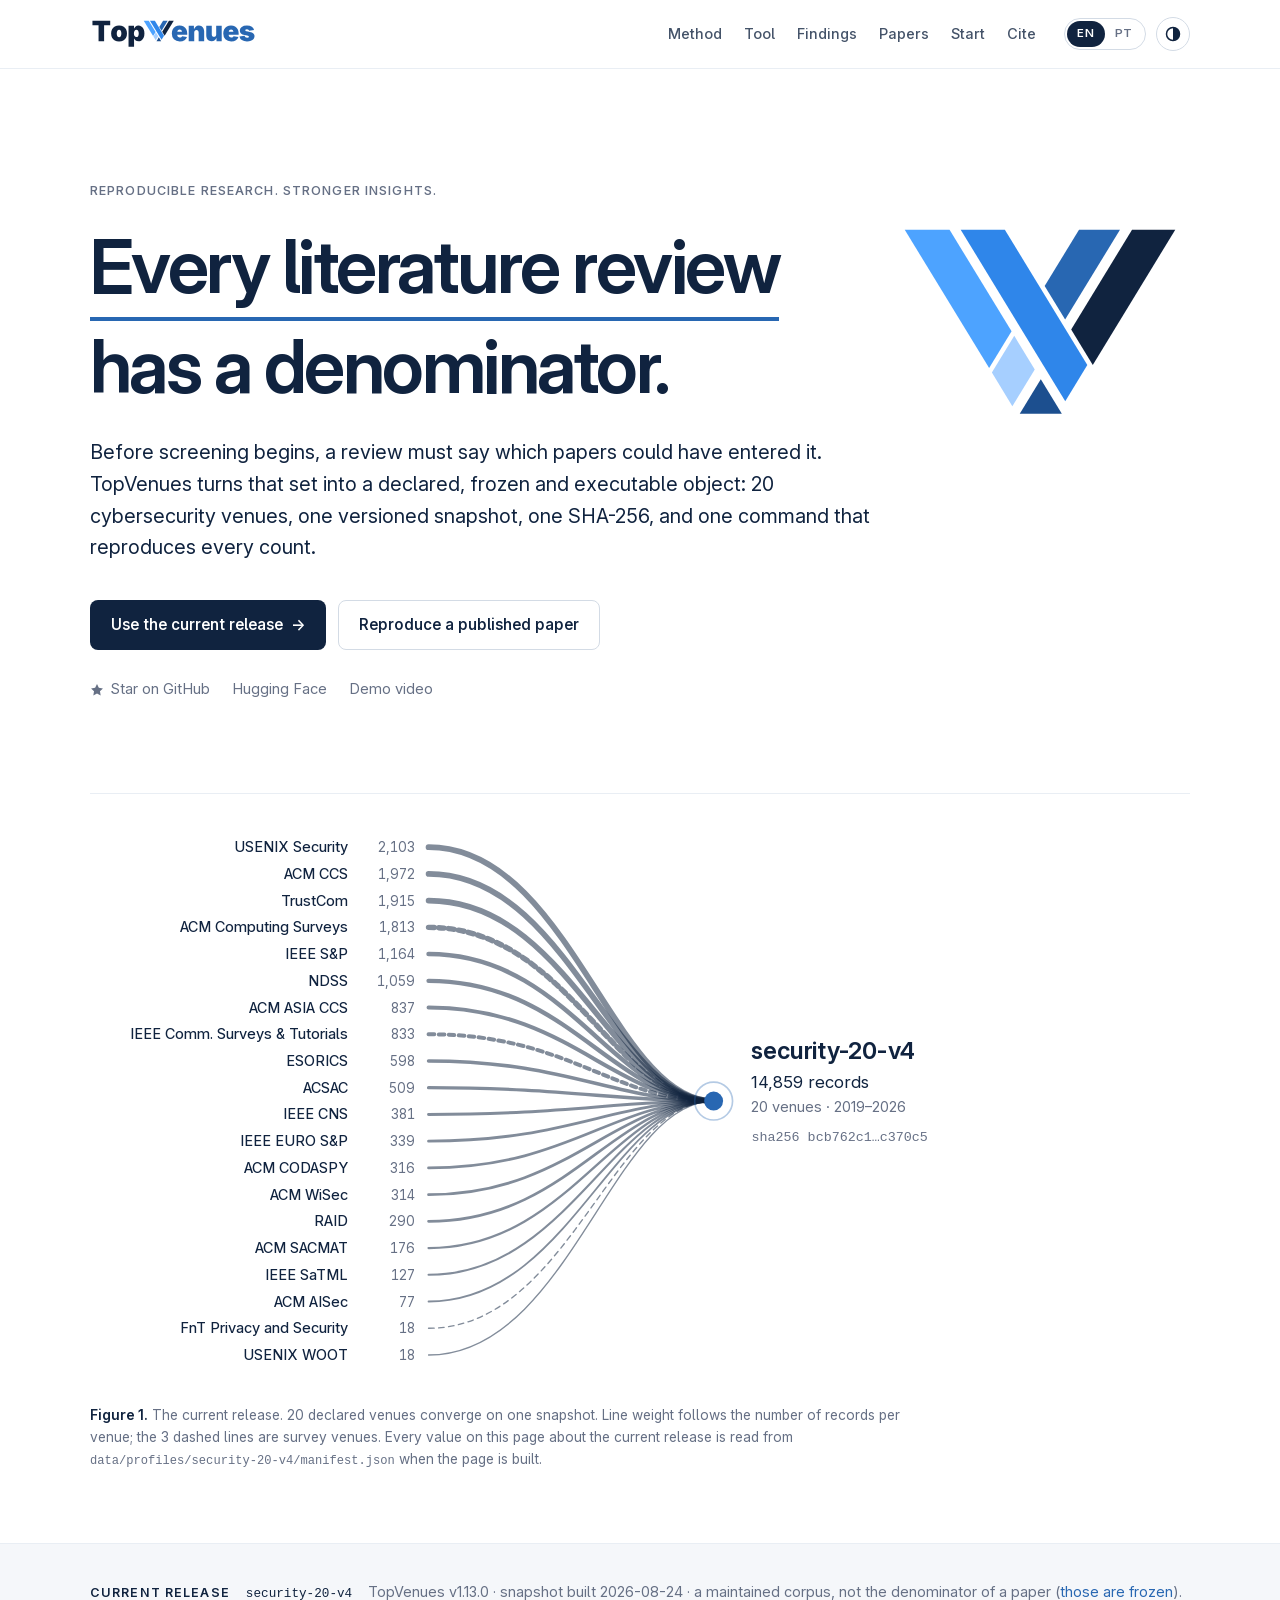
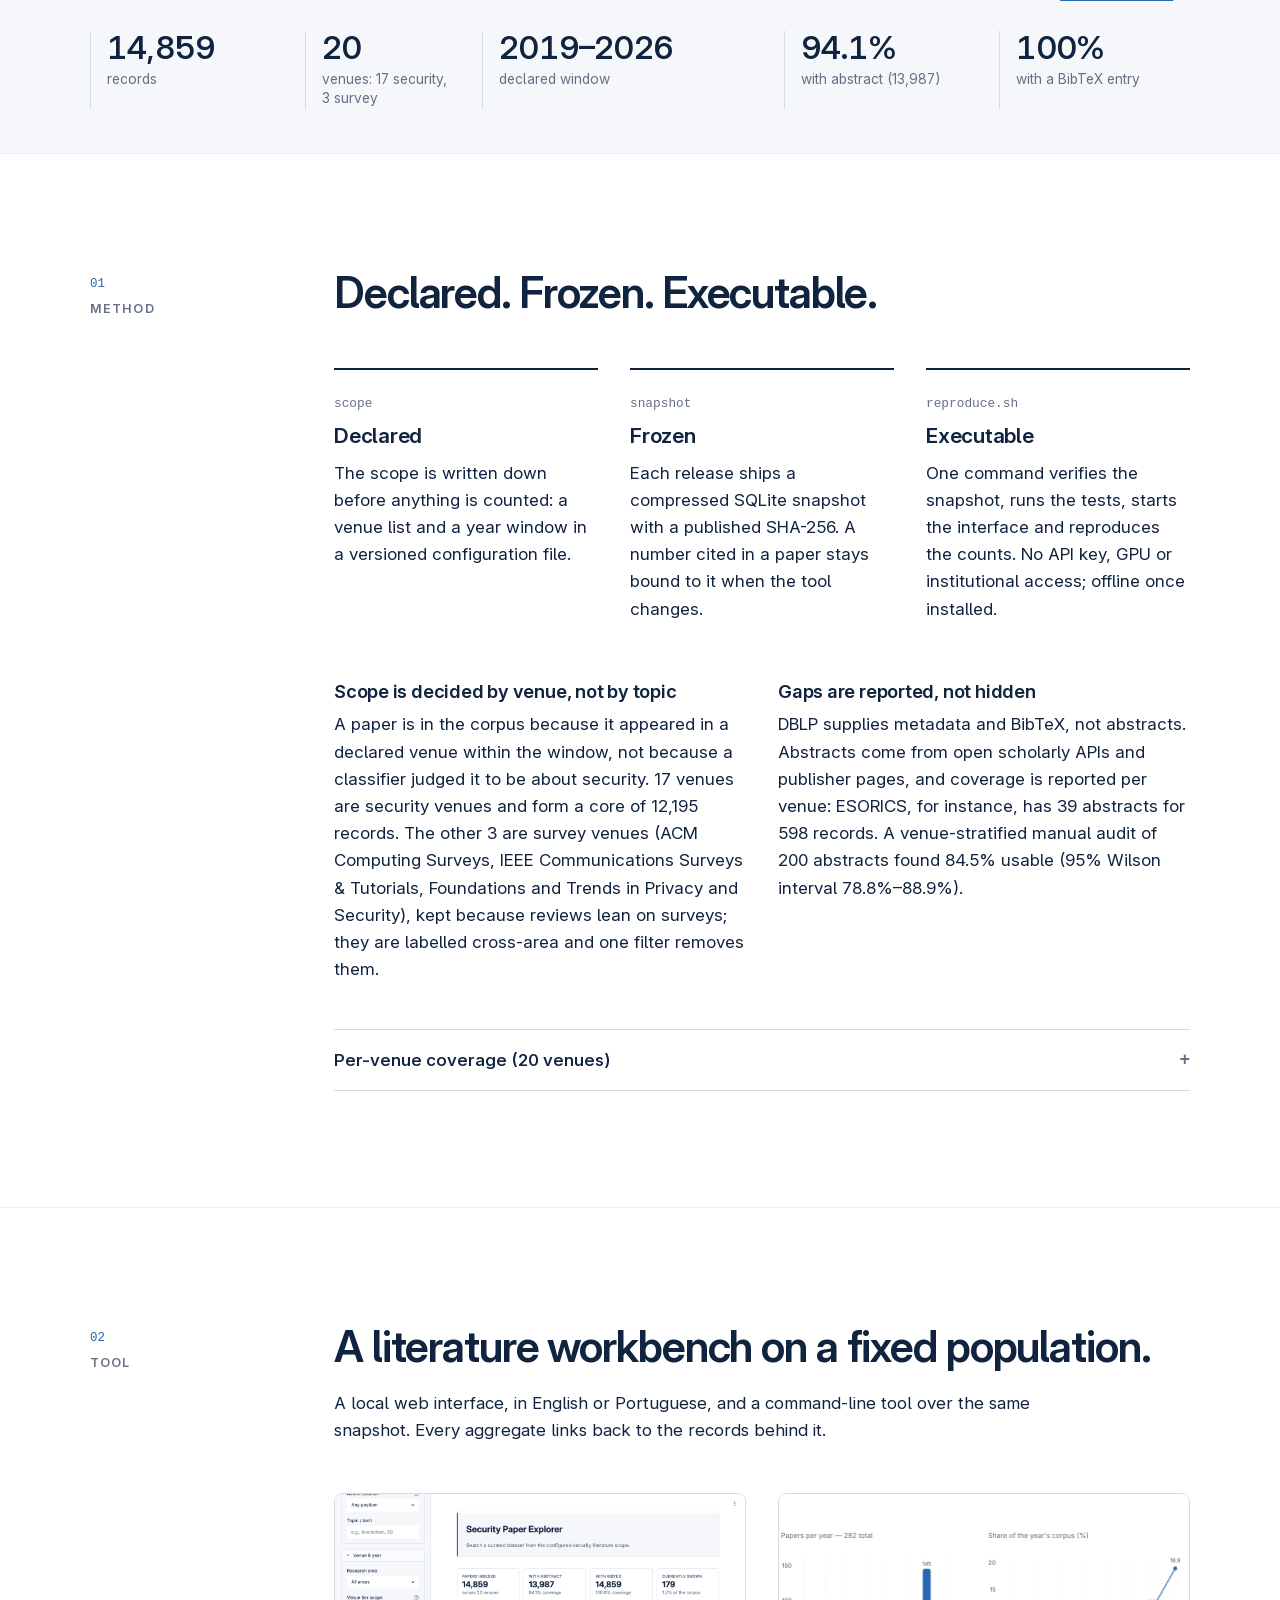
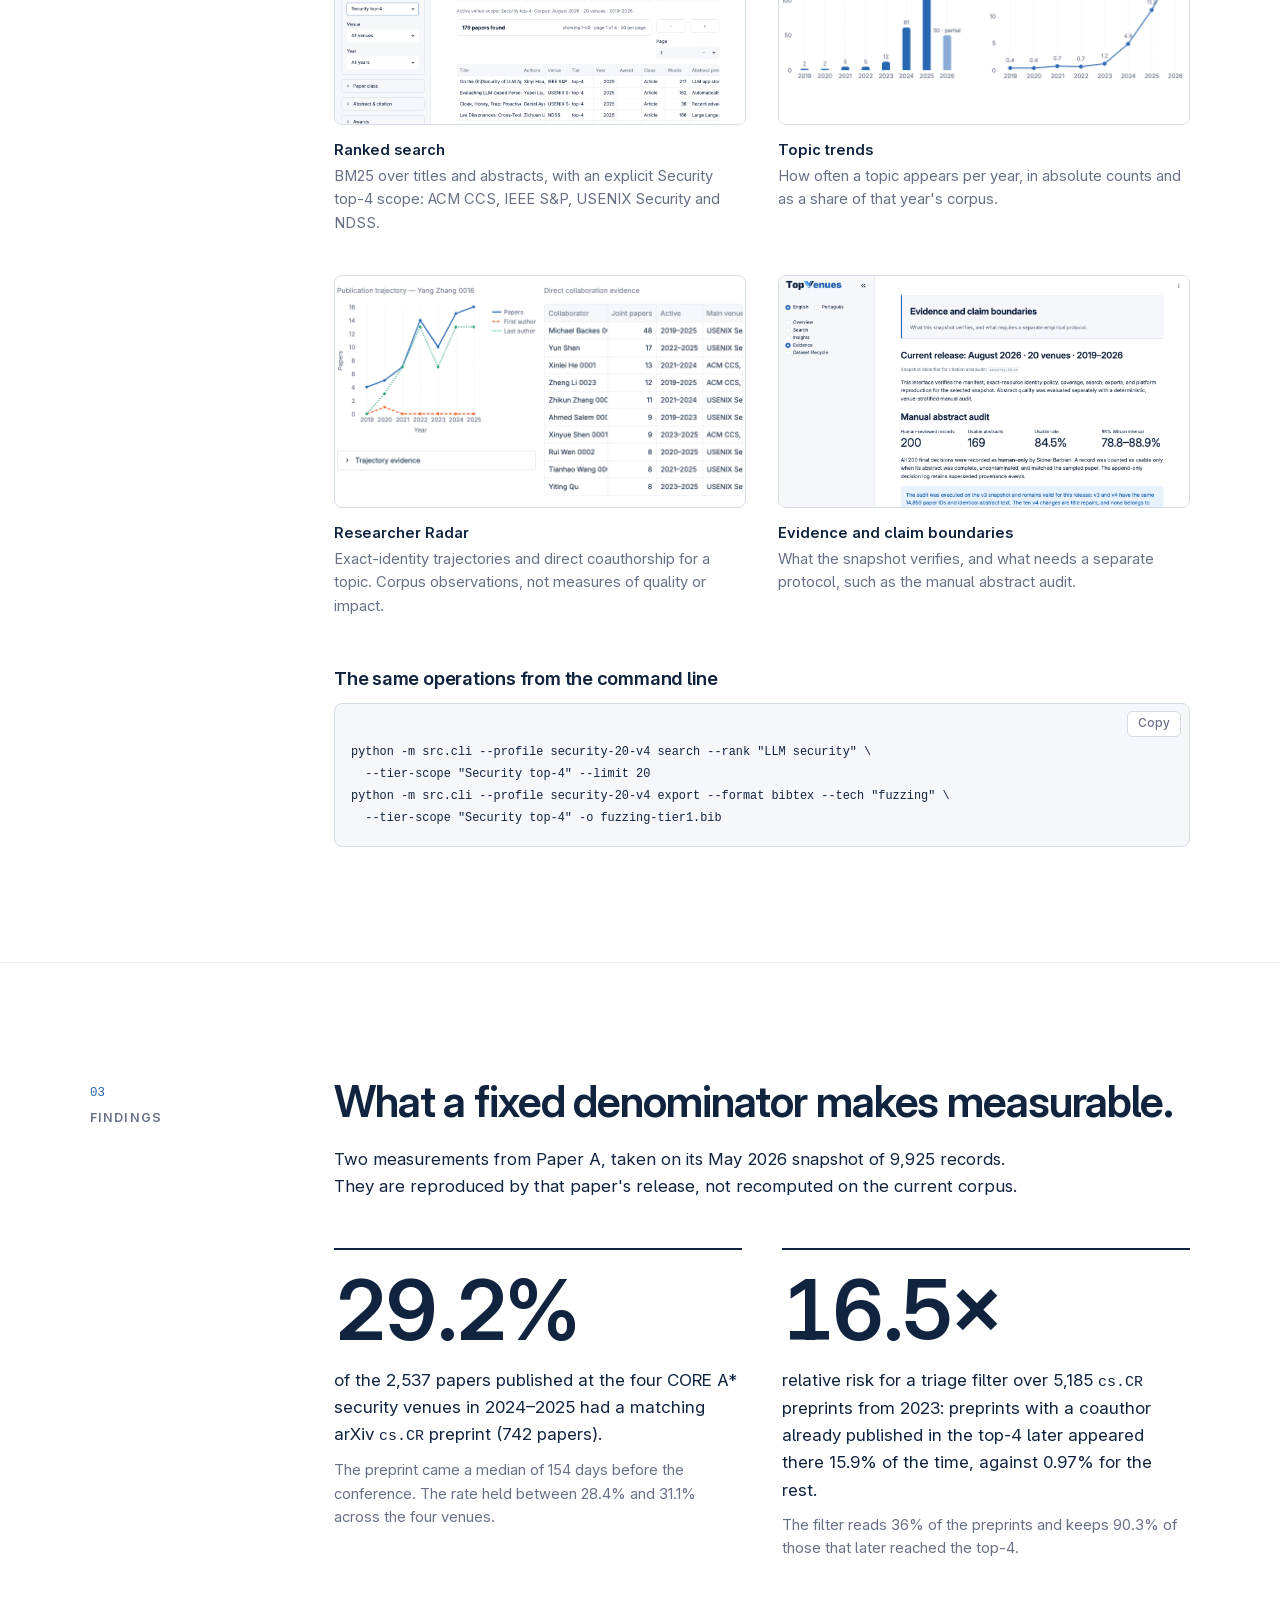
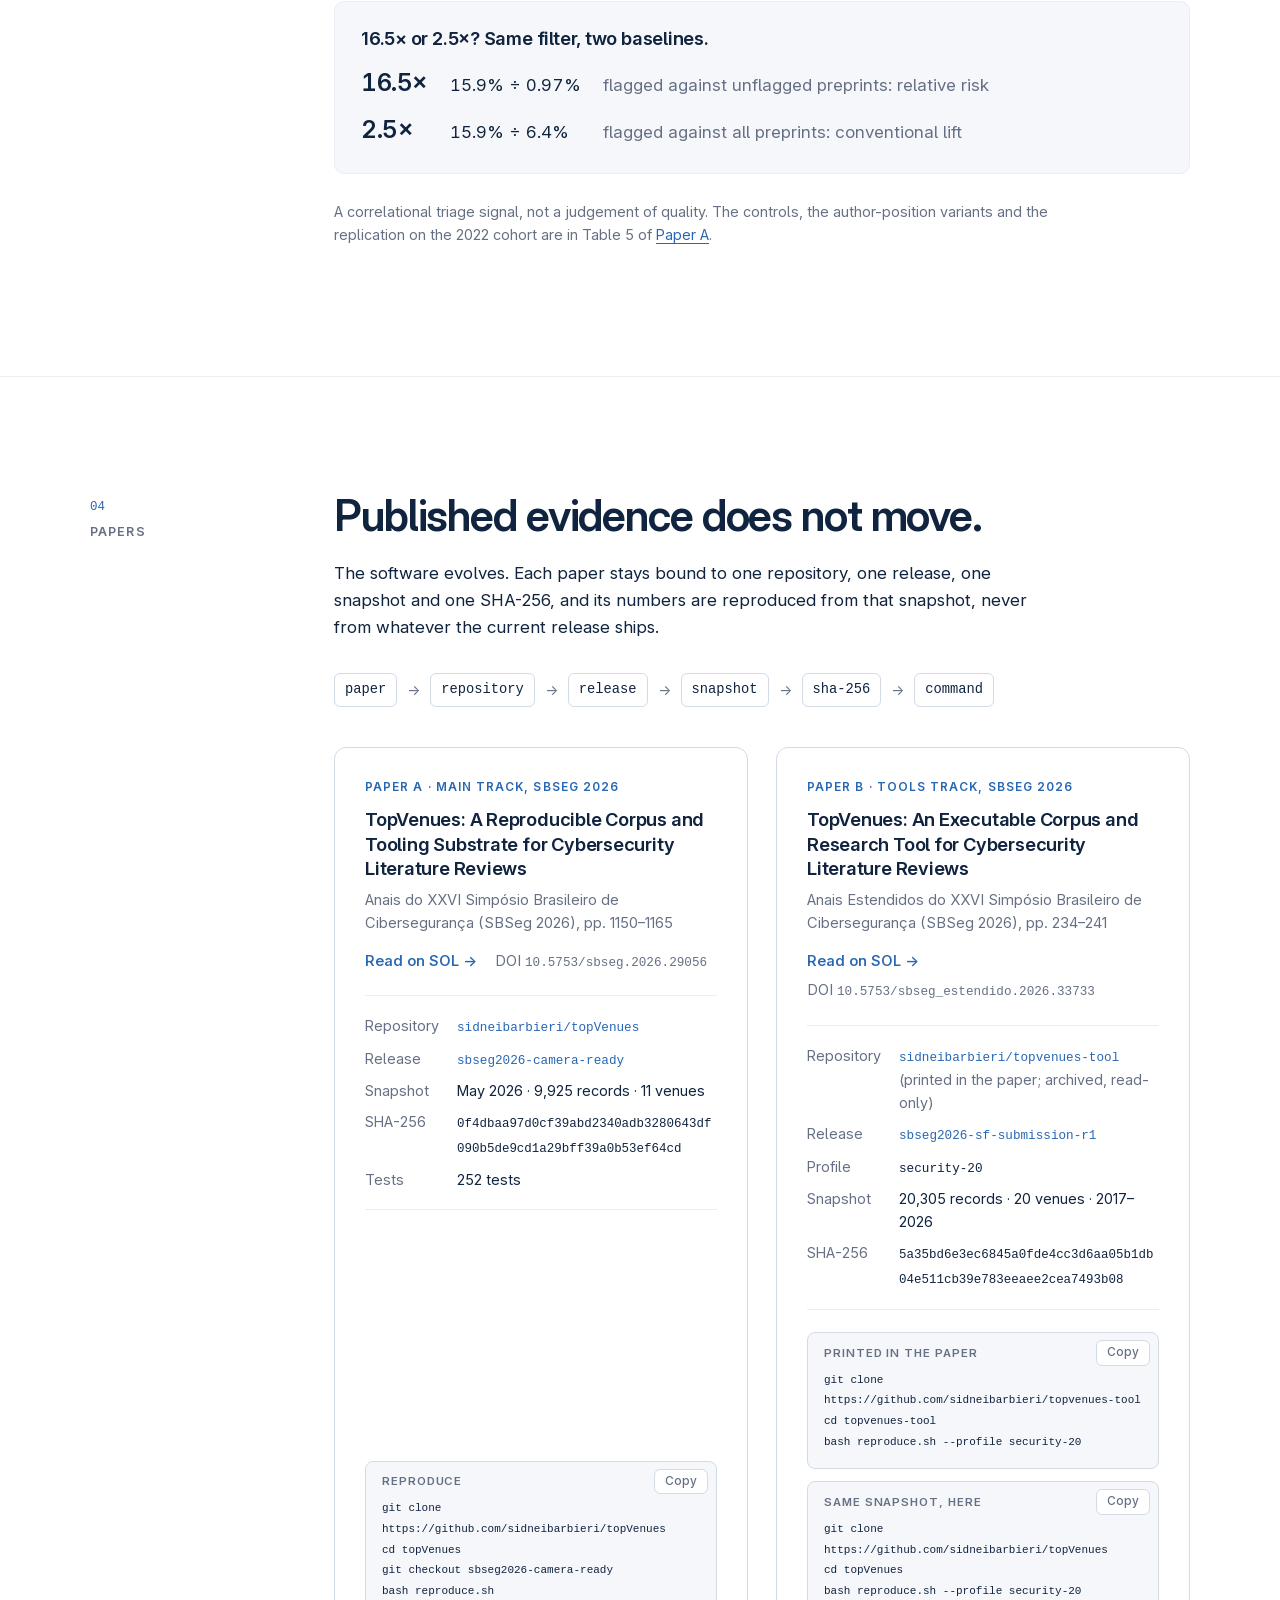
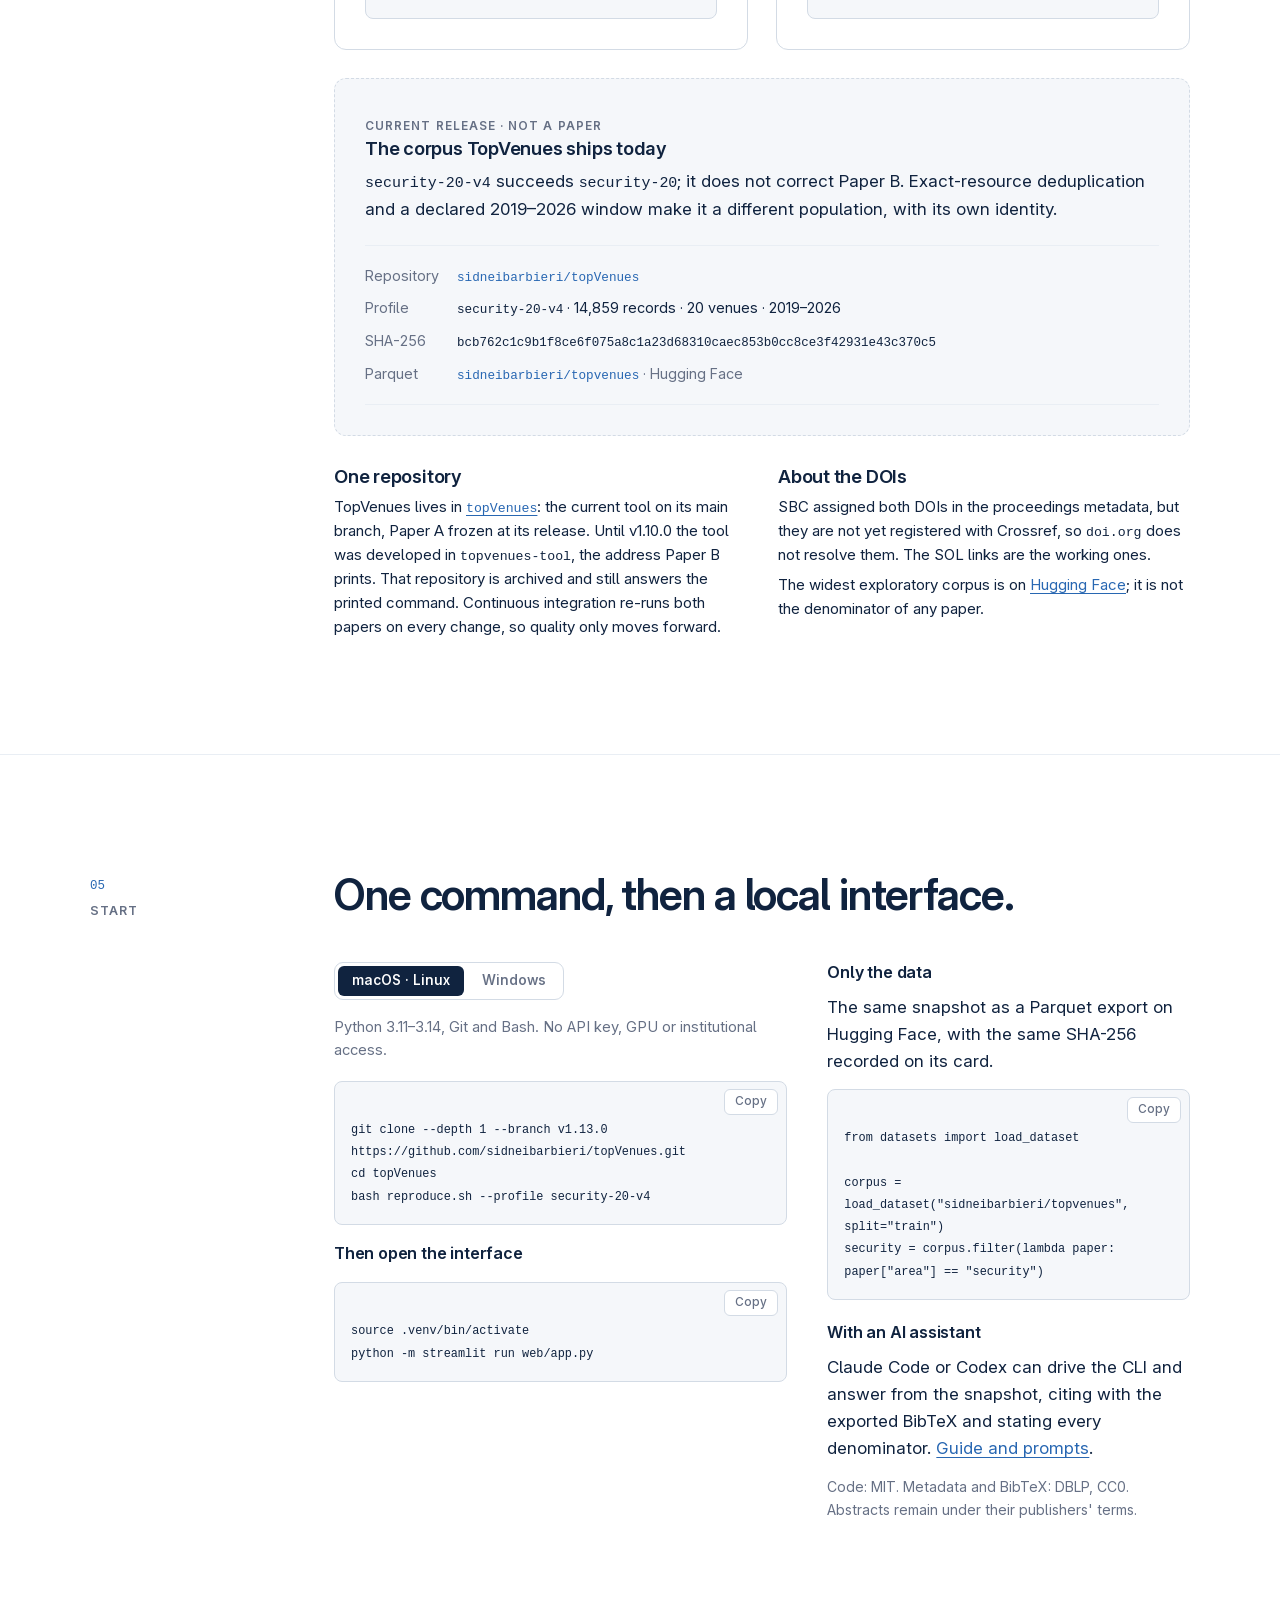
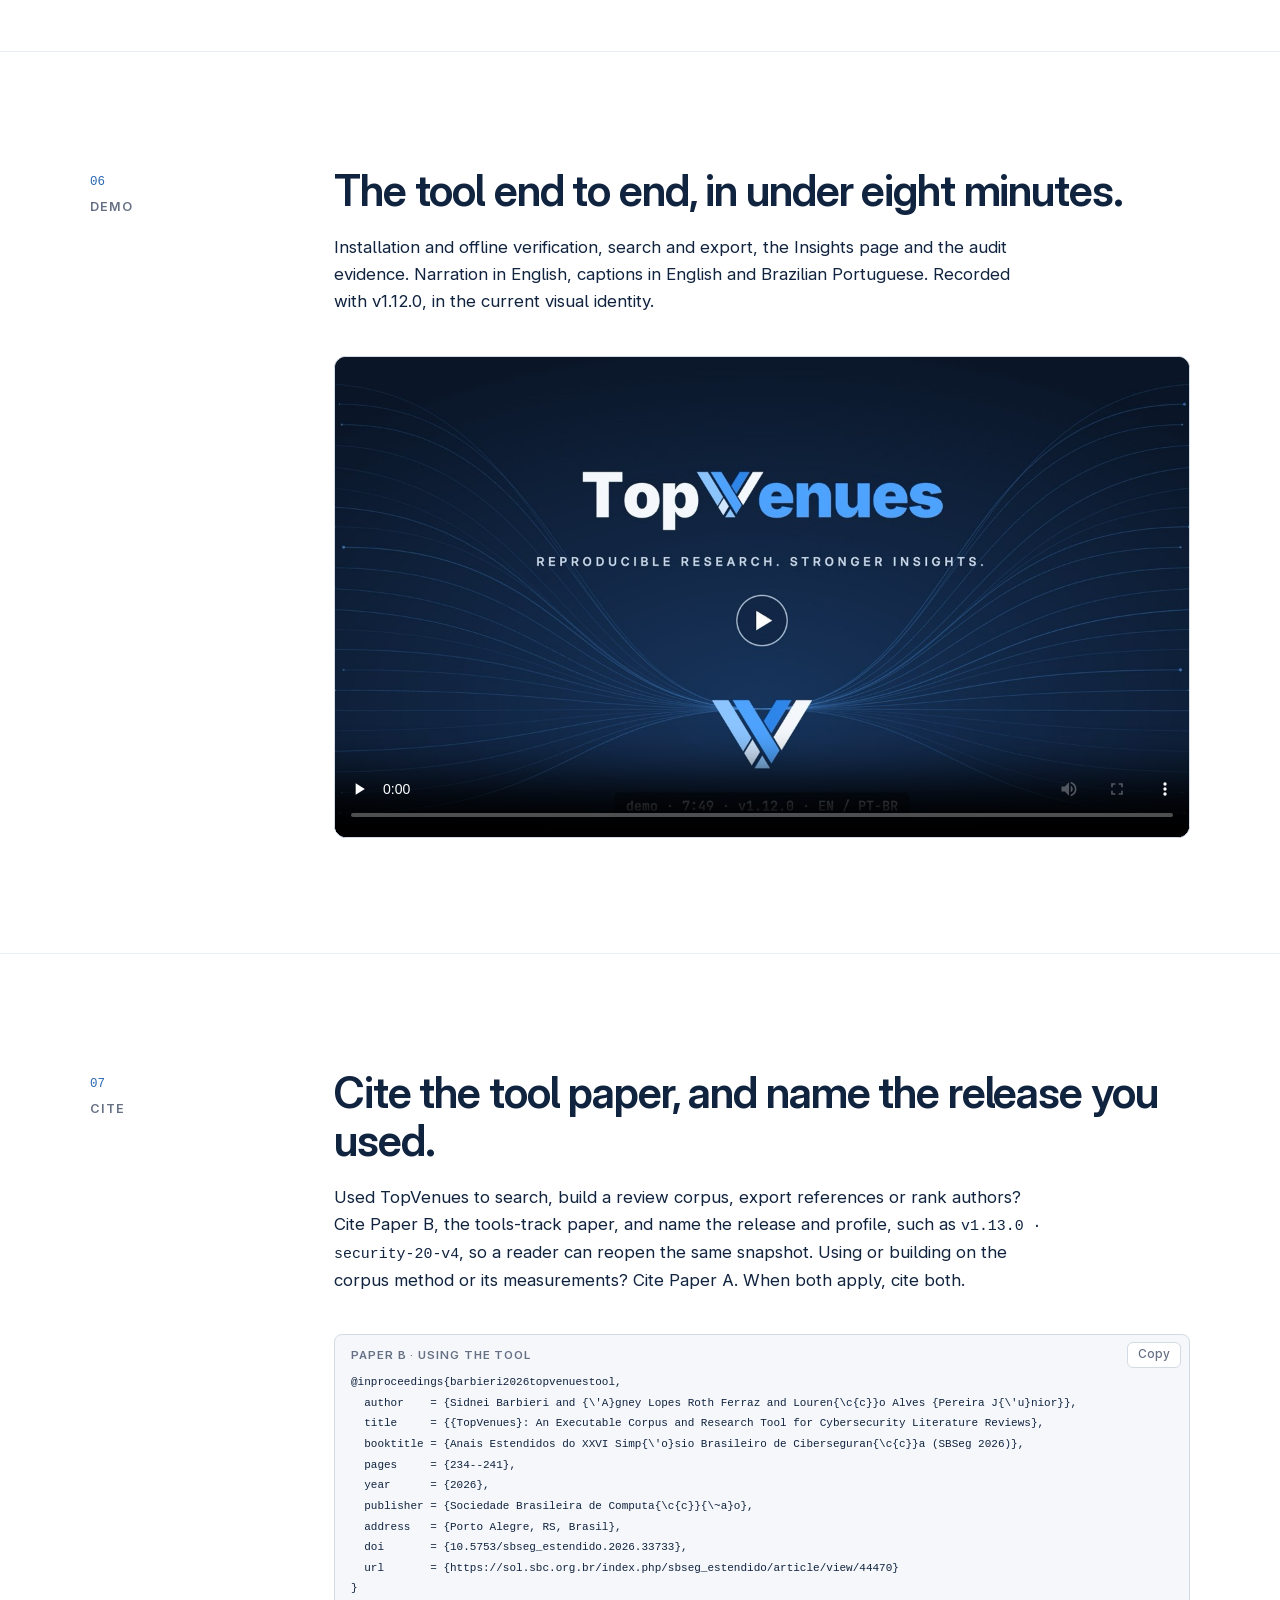
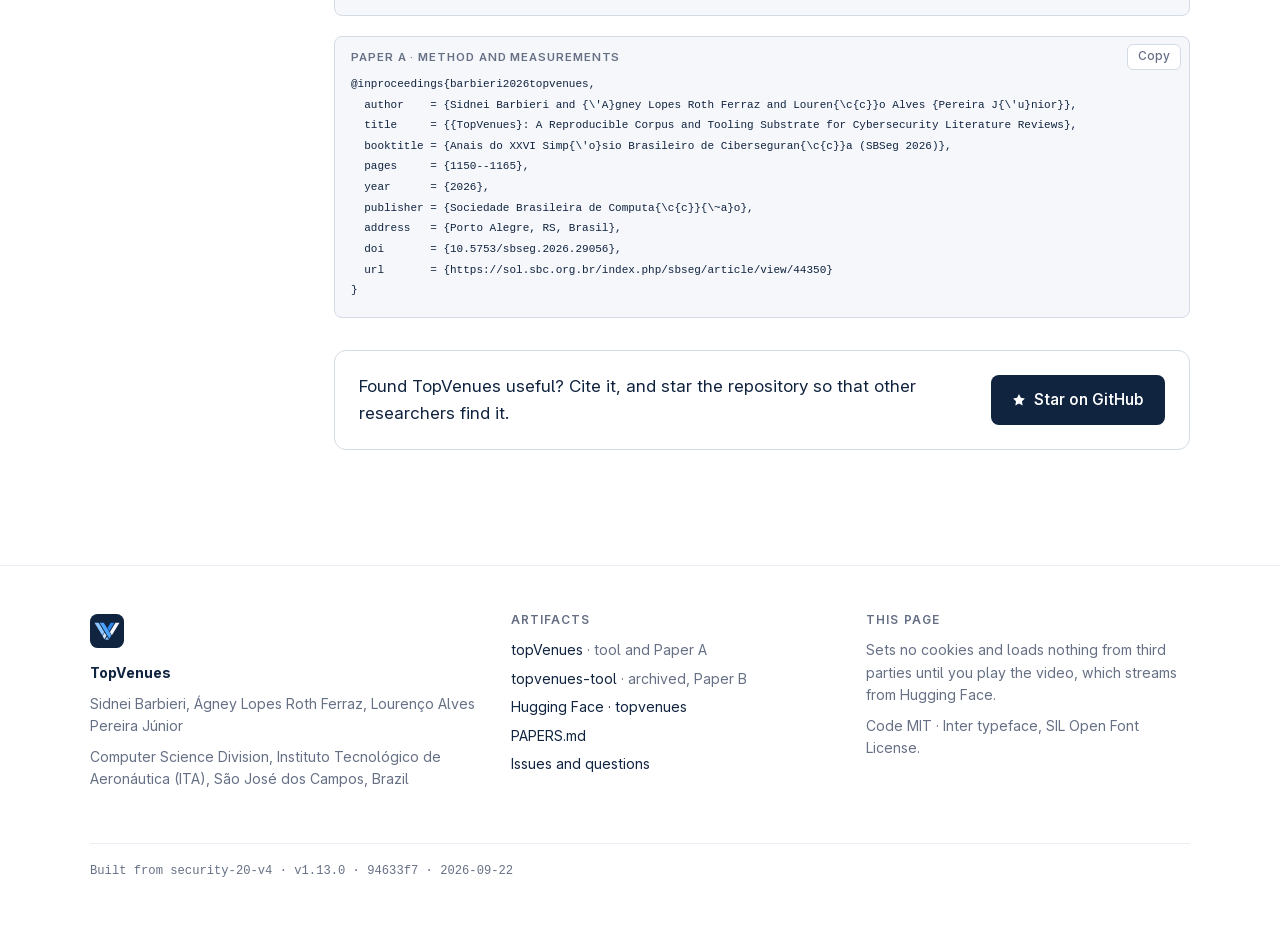
==== commit 117a13cd: "Rebuild from topVenues v1.13.0 (94633f7): Portuguese screenshots, citation rule, bilingual interface" ====
--- a/index.html
+++ b/index.html
@@ -457,7 +457,7 @@
    "codeRepository": "https://github.com/sidneibarbieri/topVenues",
    "programmingLanguage": "Python",
    "license": "https://opensource.org/licenses/MIT",
-   "softwareVersion": "1.12.0"
+   "softwareVersion": "1.13.0"
   },
   {
    "@type": "ScholarlyArticle",
@@ -610,7 +610,7 @@
     <div class="release-head">
       <strong id="release-h"><span data-l="en">Current release</span><span data-l="pt">Versão atual</span></strong>
       <code>security-20-v4</code>
-      <span class="note"><span data-l="en">TopVenues v1.12.0 · snapshot built 2026-08-24 · a maintained corpus, not the denominator of a paper (<a href="#papers">those are frozen</a>).</span><span data-l="pt">TopVenues v1.12.0 · snapshot gerado em 2026-08-24 · um corpus mantido, não o denominador de um artigo (<a href="#papers">esses estão congelados</a>).</span></span>
+      <span class="note"><span data-l="en">TopVenues v1.13.0 · snapshot built 2026-08-24 · a maintained corpus, not the denominator of a paper (<a href="#papers">those are frozen</a>).</span><span data-l="pt">TopVenues v1.13.0 · snapshot gerado em 2026-08-24 · um corpus mantido, não o denominador de um artigo (<a href="#papers">esses estão congelados</a>).</span></span>
     </div>
     <dl class="stats">
       <div><dt><span data-l="en">records</span><span data-l="pt">registros</span></dt><dd><span data-l="en">14,859</span><span data-l="pt">14.859</span></dd></div>
@@ -674,26 +674,26 @@
     <p class="sec-label"><span class="no">02</span><span data-l="en">Tool</span><span data-l="pt">Ferramenta</span></p>
     <div>
       <h2 id="tool-h"><span data-l="en">A literature workbench on a fixed population.</span><span data-l="pt">Uma bancada de literatura sobre uma população fixa.</span></h2>
-      <p class="sec-intro" data-l="en">A local web interface and a command-line tool over the same snapshot. Every aggregate links back to the records behind it.</p>
-      <p class="sec-intro" data-l="pt">Uma interface web local e uma ferramenta de linha de comando sobre o mesmo snapshot. Todo agregado leva de volta aos registros que o sustentam.</p>
+      <p class="sec-intro" data-l="en">A local web interface, in English or Portuguese, and a command-line tool over the same snapshot. Every aggregate links back to the records behind it.</p>
+      <p class="sec-intro" data-l="pt">Uma interface web local, em português ou inglês, e uma ferramenta de linha de comando sobre o mesmo snapshot. Todo agregado leva de volta aos registros que o sustentam.</p>
       <div class="shots">
         <figure>
-          <div class="frame"><img src="assets/screens/search-top4-llm.png" width="1280" height="720" loading="lazy" alt="Search page with ranked results for LLM in the Security top-4 scope"></div>
+          <div class="frame"><img data-l="en" src="assets/screens/search-top4-llm.png" width="1280" height="720" loading="lazy" alt="Search page with ranked results for LLM in the Security top-4 scope"><img data-l="pt" src="assets/screens/pt-BR/search-top4-llm.png" width="1280" height="720" loading="lazy" alt="Página de busca com resultados ranqueados para LLM no escopo Top-4 de segurança"></div>
           <figcaption data-l="en"><b>Ranked search</b>BM25 over titles and abstracts, with an explicit Security top-4 scope: ACM CCS, IEEE S&amp;P, USENIX Security and NDSS.</figcaption>
-          <figcaption data-l="pt"><b>Busca ranqueada</b>BM25 sobre títulos e resumos, com escopo explícito Security top-4: ACM CCS, IEEE S&amp;P, USENIX Security e NDSS.</figcaption>
+          <figcaption data-l="pt"><b>Busca ranqueada</b>BM25 sobre títulos e resumos, com escopo explícito Top-4 de segurança: ACM CCS, IEEE S&amp;P, USENIX Security e NDSS.</figcaption>
         </figure>
         <figure>
-          <div class="frame"><img src="assets/screens/insights-llm-top4.png" width="828" height="326" loading="lazy" alt="Two charts: papers per year and share of the year's corpus for LLM in the Security top-4"></div>
+          <div class="frame"><img data-l="en" src="assets/screens/insights-llm-top4.png" width="828" height="326" loading="lazy" alt="Two charts: papers per year and share of the year's corpus for LLM in the Security top-4"><img data-l="pt" src="assets/screens/pt-BR/insights-llm-top4.png" width="828" height="326" loading="lazy" alt="Dois gráficos: artigos por ano e participação no corpus do ano para LLM no Top-4 de segurança"></div>
           <figcaption data-l="en"><b>Topic trends</b>How often a topic appears per year, in absolute counts and as a share of that year's corpus.</figcaption>
           <figcaption data-l="pt"><b>Tendências de tema</b>Com que frequência um tema aparece por ano, em contagem absoluta e como fração do corpus daquele ano.</figcaption>
         </figure>
         <figure>
-          <div class="frame"><img src="assets/screens/researcher-radar-llm-top4.png" width="828" height="440" loading="lazy" alt="Researcher Radar with author trajectories for a topic"></div>
+          <div class="frame"><img data-l="en" src="assets/screens/researcher-radar-llm-top4.png" width="828" height="440" loading="lazy" alt="Researcher Radar with author trajectories for a topic"><img data-l="pt" src="assets/screens/pt-BR/researcher-radar-llm-top4.png" width="828" height="440" loading="lazy" alt="Radar de pesquisadores com a trajetória de um autor para um tema"></div>
           <figcaption data-l="en"><b>Researcher Radar</b>Exact-identity trajectories and direct coauthorship for a topic. Corpus observations, not measures of quality or impact.</figcaption>
-          <figcaption data-l="pt"><b>Researcher Radar</b>Trajetórias por identidade exata e coautoria direta para um tema. Observações do corpus, não medidas de qualidade ou impacto.</figcaption>
+          <figcaption data-l="pt"><b>Radar de pesquisadores</b>Trajetórias por identidade exata e coautoria direta para um tema. Observações do corpus, não medidas de qualidade ou impacto.</figcaption>
         </figure>
         <figure>
-          <div class="frame"><img src="assets/screens/evidence.png" width="1280" height="720" loading="lazy" alt="Evidence page showing snapshot identity and the manual abstract audit"></div>
+          <div class="frame"><img data-l="en" src="assets/screens/evidence.png" width="1280" height="720" loading="lazy" alt="Evidence page showing snapshot identity and the manual abstract audit"><img data-l="pt" src="assets/screens/pt-BR/evidence.png" width="1280" height="720" loading="lazy" alt="Página de evidências com a identidade do snapshot e a auditoria manual dos resumos"></div>
           <figcaption data-l="en"><b>Evidence and claim boundaries</b>What the snapshot verifies, and what needs a separate protocol, such as the manual abstract audit.</figcaption>
           <figcaption data-l="pt"><b>Evidências e limites das afirmações</b>O que o snapshot verifica e o que exige um protocolo separado, como a auditoria manual de resumos.</figcaption>
         </figure>
@@ -839,7 +839,7 @@
           <div role="tabpanel" id="pane-unix" aria-labelledby="tab-unix">
             <p class="req" data-l="en">Python 3.11–3.14, Git and Bash. No API key, GPU or institutional access.</p>
             <p class="req" data-l="pt">Python 3.11–3.14, Git e Bash. Sem chave de API, GPU ou acesso institucional.</p>
-            <div class="code"><div class="code-bar"><span class="code-label"></span><button class="copy" type="button" data-copy><span data-l="en">Copy</span><span data-l="pt">Copiar</span></button></div><pre><code>git clone --depth 1 --branch v1.12.0 https://github.com/sidneibarbieri/topVenues.git
+            <div class="code"><div class="code-bar"><span class="code-label"></span><button class="copy" type="button" data-copy><span data-l="en">Copy</span><span data-l="pt">Copiar</span></button></div><pre><code>git clone --depth 1 --branch v1.13.0 https://github.com/sidneibarbieri/topVenues.git
 cd topVenues
 bash reproduce.sh --profile security-20-v4</code></pre></div>
             <h3><span data-l="en">Then open the interface</span><span data-l="pt">Depois, abra a interface</span></h3>
@@ -849,7 +849,7 @@
           <div role="tabpanel" id="pane-win" aria-labelledby="tab-win" hidden>
             <p class="req" data-l="en">Python 3.11–3.14 with the <code>py</code> launcher, Git and PowerShell.</p>
             <p class="req" data-l="pt">Python 3.11–3.14 com o launcher <code>py</code>, Git e PowerShell.</p>
-            <div class="code"><div class="code-bar"><span class="code-label"></span><button class="copy" type="button" data-copy><span data-l="en">Copy</span><span data-l="pt">Copiar</span></button></div><pre><code>git clone --depth 1 --branch v1.12.0 https://github.com/sidneibarbieri/topVenues.git
+            <div class="code"><div class="code-bar"><span class="code-label"></span><button class="copy" type="button" data-copy><span data-l="en">Copy</span><span data-l="pt">Copiar</span></button></div><pre><code>git clone --depth 1 --branch v1.13.0 https://github.com/sidneibarbieri/topVenues.git
 cd topVenues
 powershell -ExecutionPolicy Bypass -File .\reproduce.ps1 -Profile security-20-v4</code></pre></div>
             <h3><span data-l="en">Then open the interface</span><span data-l="pt">Depois, abra a interface</span></h3>
@@ -898,11 +898,22 @@
   <div class="wrap">
     <p class="sec-label"><span class="no">07</span><span data-l="en">Cite</span><span data-l="pt">Citar</span></p>
     <div>
-      <h2 id="cite-h"><span data-l="en">Cite the paper whose numbers you use.</span><span data-l="pt">Cite o artigo cujos números você usa.</span></h2>
-      <p class="sec-intro" data-l="en">Paper A for the corpus method and the measurements; Paper B for the tool. When you use the current release, also name the profile and its SHA-256.</p>
-      <p class="sec-intro" data-l="pt">O Artigo A para o método do corpus e as medições; o Artigo B para a ferramenta. Ao usar a versão atual, informe também o perfil e seu SHA-256.</p>
+      <h2 id="cite-h"><span data-l="en">Cite the tool paper, and name the release you used.</span><span data-l="pt">Cite o artigo da ferramenta e informe a versão que você usou.</span></h2>
+      <p class="sec-intro" data-l="en">Used TopVenues to search, build a review corpus, export references or rank authors? Cite Paper B, the tools-track paper, and name the release and profile, such as <code>v1.13.0 · security-20-v4</code>, so a reader can reopen the same snapshot. Using or building on the corpus method or its measurements? Cite Paper A. When both apply, cite both.</p>
+      <p class="sec-intro" data-l="pt">Usou o TopVenues para buscar, montar o corpus de uma revisão, exportar referências ou ranquear autores? Cite o Artigo B, da trilha de ferramentas, e informe a versão e o perfil, como <code>v1.13.0 · security-20-v4</code>, para que o leitor reabra o mesmo snapshot. Usa ou estende o método do corpus ou suas medições? Cite o Artigo A. Quando os dois se aplicam, cite os dois.</p>
       <div class="cite">
-        <div class="code"><div class="code-bar"><span class="code-label"><span data-l="en">Paper A</span><span data-l="pt">Artigo A</span></span><button class="copy" type="button" data-copy><span data-l="en">Copy</span><span data-l="pt">Copiar</span></button></div><pre><code>@inproceedings{barbieri2026topvenues,
+        <div class="code"><div class="code-bar"><span class="code-label"><span data-l="en">Paper B · using the tool</span><span data-l="pt">Artigo B · uso da ferramenta</span></span><button class="copy" type="button" data-copy><span data-l="en">Copy</span><span data-l="pt">Copiar</span></button></div><pre><code>@inproceedings{barbieri2026topvenuestool,
+  author    = {Sidnei Barbieri and {\&#x27;A}gney Lopes Roth Ferraz and Louren{\c{c}}o Alves {Pereira J{\&#x27;u}nior}},
+  title     = {{TopVenues}: An Executable Corpus and Research Tool for Cybersecurity Literature Reviews},
+  booktitle = {Anais Estendidos do XXVI Simp{\&#x27;o}sio Brasileiro de Ciberseguran{\c{c}}a (SBSeg 2026)},
+  pages     = {234--241},
+  year      = {2026},
+  publisher = {Sociedade Brasileira de Computa{\c{c}}{\~a}o},
+  address   = {Porto Alegre, RS, Brasil},
+  doi       = {10.5753/sbseg_estendido.2026.33733},
+  url       = {https://sol.sbc.org.br/index.php/sbseg_estendido/article/view/44470}
+}</code></pre></div>
+        <div class="code"><div class="code-bar"><span class="code-label"><span data-l="en">Paper A · method and measurements</span><span data-l="pt">Artigo A · método e medições</span></span><button class="copy" type="button" data-copy><span data-l="en">Copy</span><span data-l="pt">Copiar</span></button></div><pre><code>@inproceedings{barbieri2026topvenues,
   author    = {Sidnei Barbieri and {\&#x27;A}gney Lopes Roth Ferraz and Louren{\c{c}}o Alves {Pereira J{\&#x27;u}nior}},
   title     = {{TopVenues}: A Reproducible Corpus and Tooling Substrate for Cybersecurity Literature Reviews},
   booktitle = {Anais do XXVI Simp{\&#x27;o}sio Brasileiro de Ciberseguran{\c{c}}a (SBSeg 2026)},
@@ -913,17 +924,6 @@
   doi       = {10.5753/sbseg.2026.29056},
   url       = {https://sol.sbc.org.br/index.php/sbseg/article/view/44350}
 }</code></pre></div>
-        <div class="code"><div class="code-bar"><span class="code-label"><span data-l="en">Paper B</span><span data-l="pt">Artigo B</span></span><button class="copy" type="button" data-copy><span data-l="en">Copy</span><span data-l="pt">Copiar</span></button></div><pre><code>@inproceedings{barbieri2026topvenuestool,
-  author    = {Sidnei Barbieri and {\&#x27;A}gney Lopes Roth Ferraz and Louren{\c{c}}o Alves {Pereira J{\&#x27;u}nior}},
-  title     = {{TopVenues}: An Executable Corpus and Research Tool for Cybersecurity Literature Reviews},
-  booktitle = {Anais Estendidos do XXVI Simp{\&#x27;o}sio Brasileiro de Ciberseguran{\c{c}}a (SBSeg 2026)},
-  pages     = {234--241},
-  year      = {2026},
-  publisher = {Sociedade Brasileira de Computa{\c{c}}{\~a}o},
-  address   = {Porto Alegre, RS, Brasil},
-  doi       = {10.5753/sbseg_estendido.2026.33733},
-  url       = {https://sol.sbc.org.br/index.php/sbseg_estendido/article/view/44470}
-}</code></pre></div>
       </div>
       <div class="star-panel">
         <p data-l="en">Found TopVenues useful? Cite it, and star the repository so that other researchers find it.</p>
@@ -961,7 +961,7 @@
       <p data-l="en">Code MIT · Inter typeface, SIL Open Font License.</p>
       <p data-l="pt">Código MIT · fonte Inter, SIL Open Font License.</p>
     </div>
-    <p class="stamp"><span data-l="en">Built from</span><span data-l="pt">Gerado a partir de</span> security-20-v4 · v1.12.0 · 7322b39 · 2026-09-22</p>
+    <p class="stamp"><span data-l="en">Built from</span><span data-l="pt">Gerado a partir de</span> security-20-v4 · v1.13.0 · 94633f7 · 2026-09-22</p>
   </div>
 </footer>
 
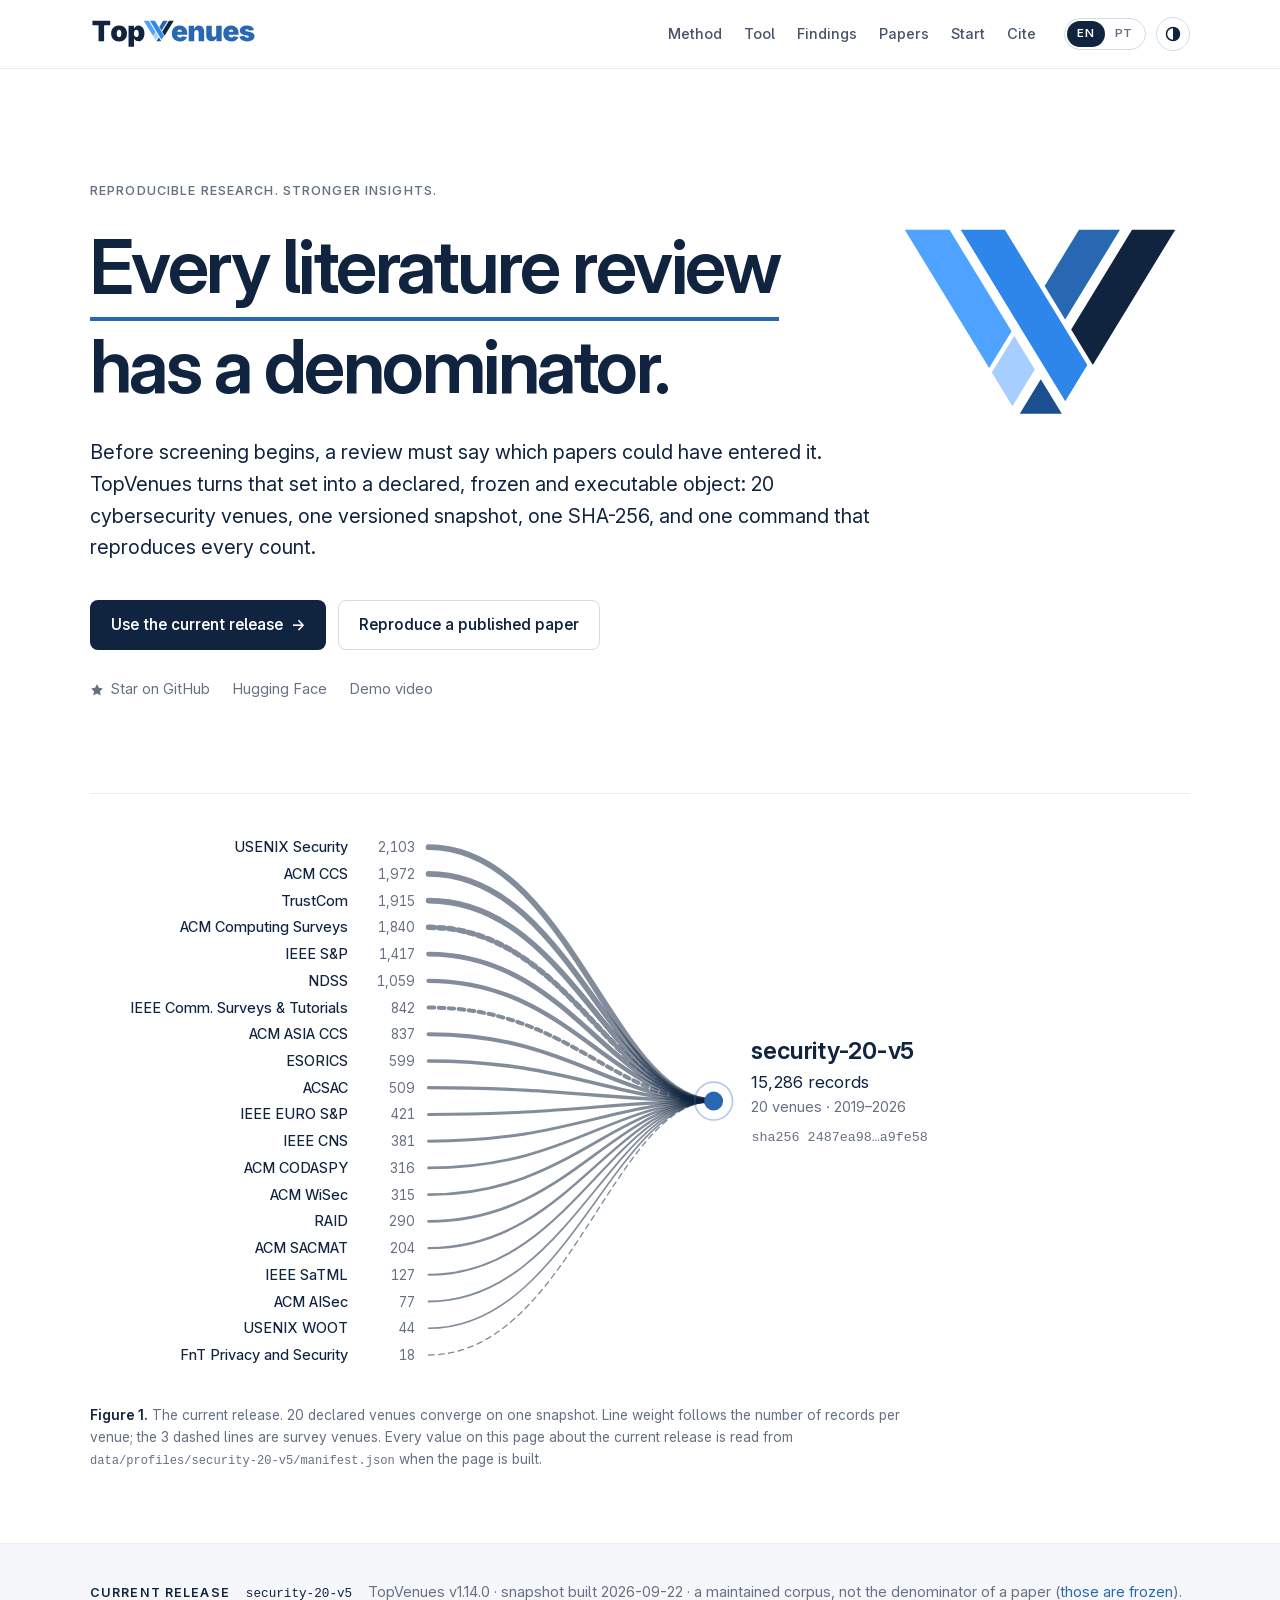
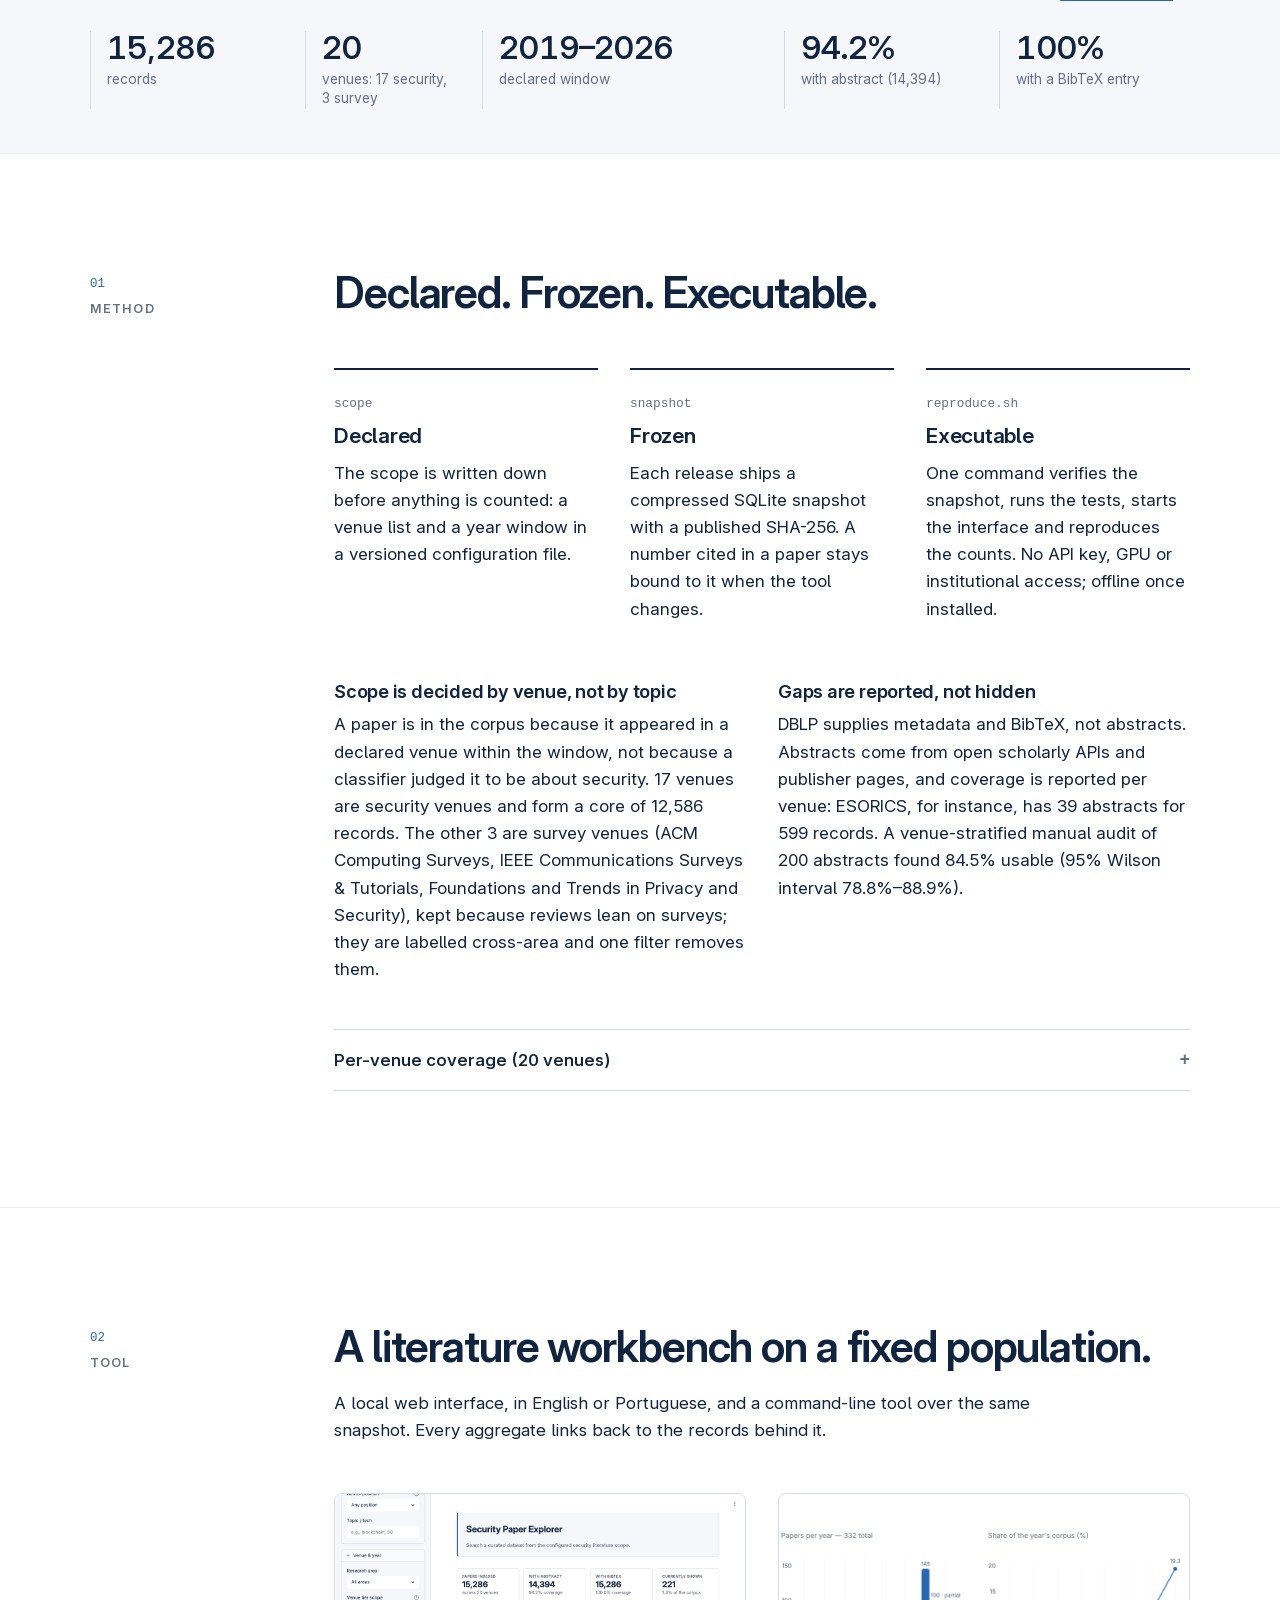
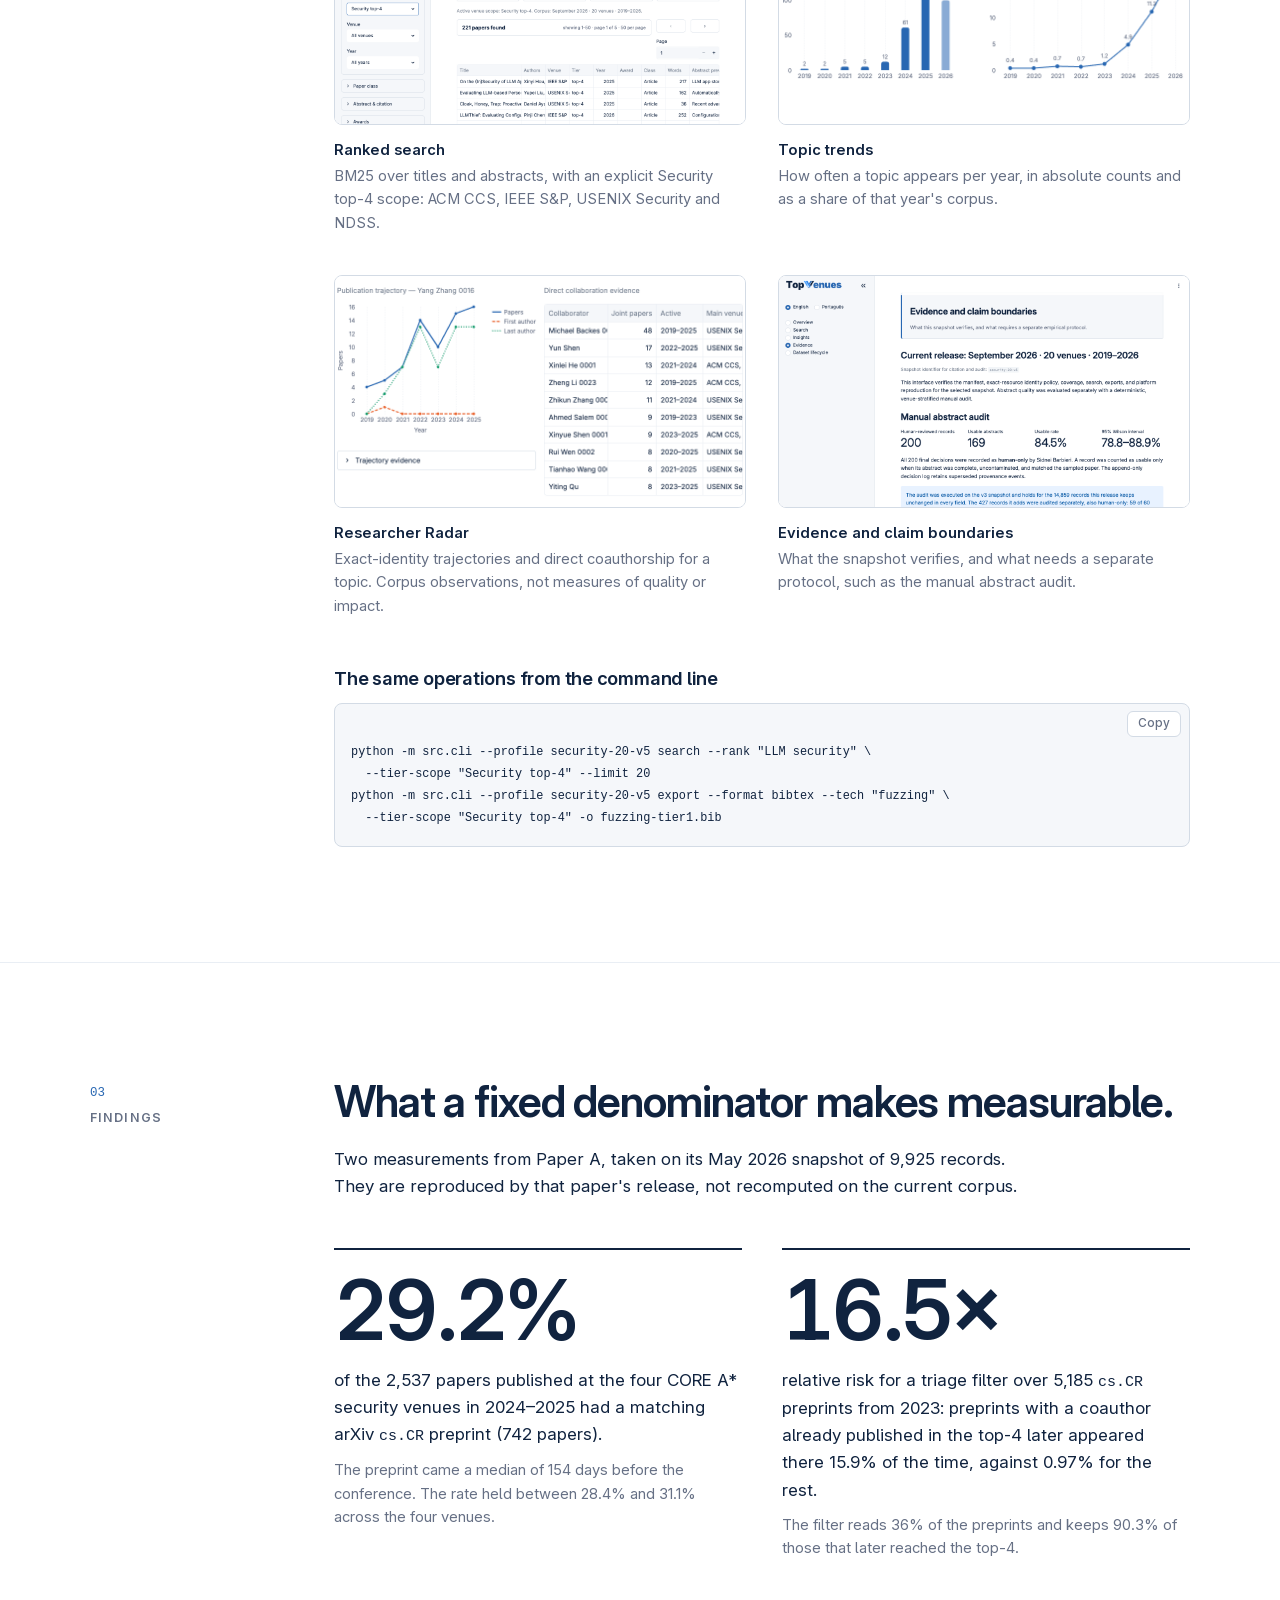
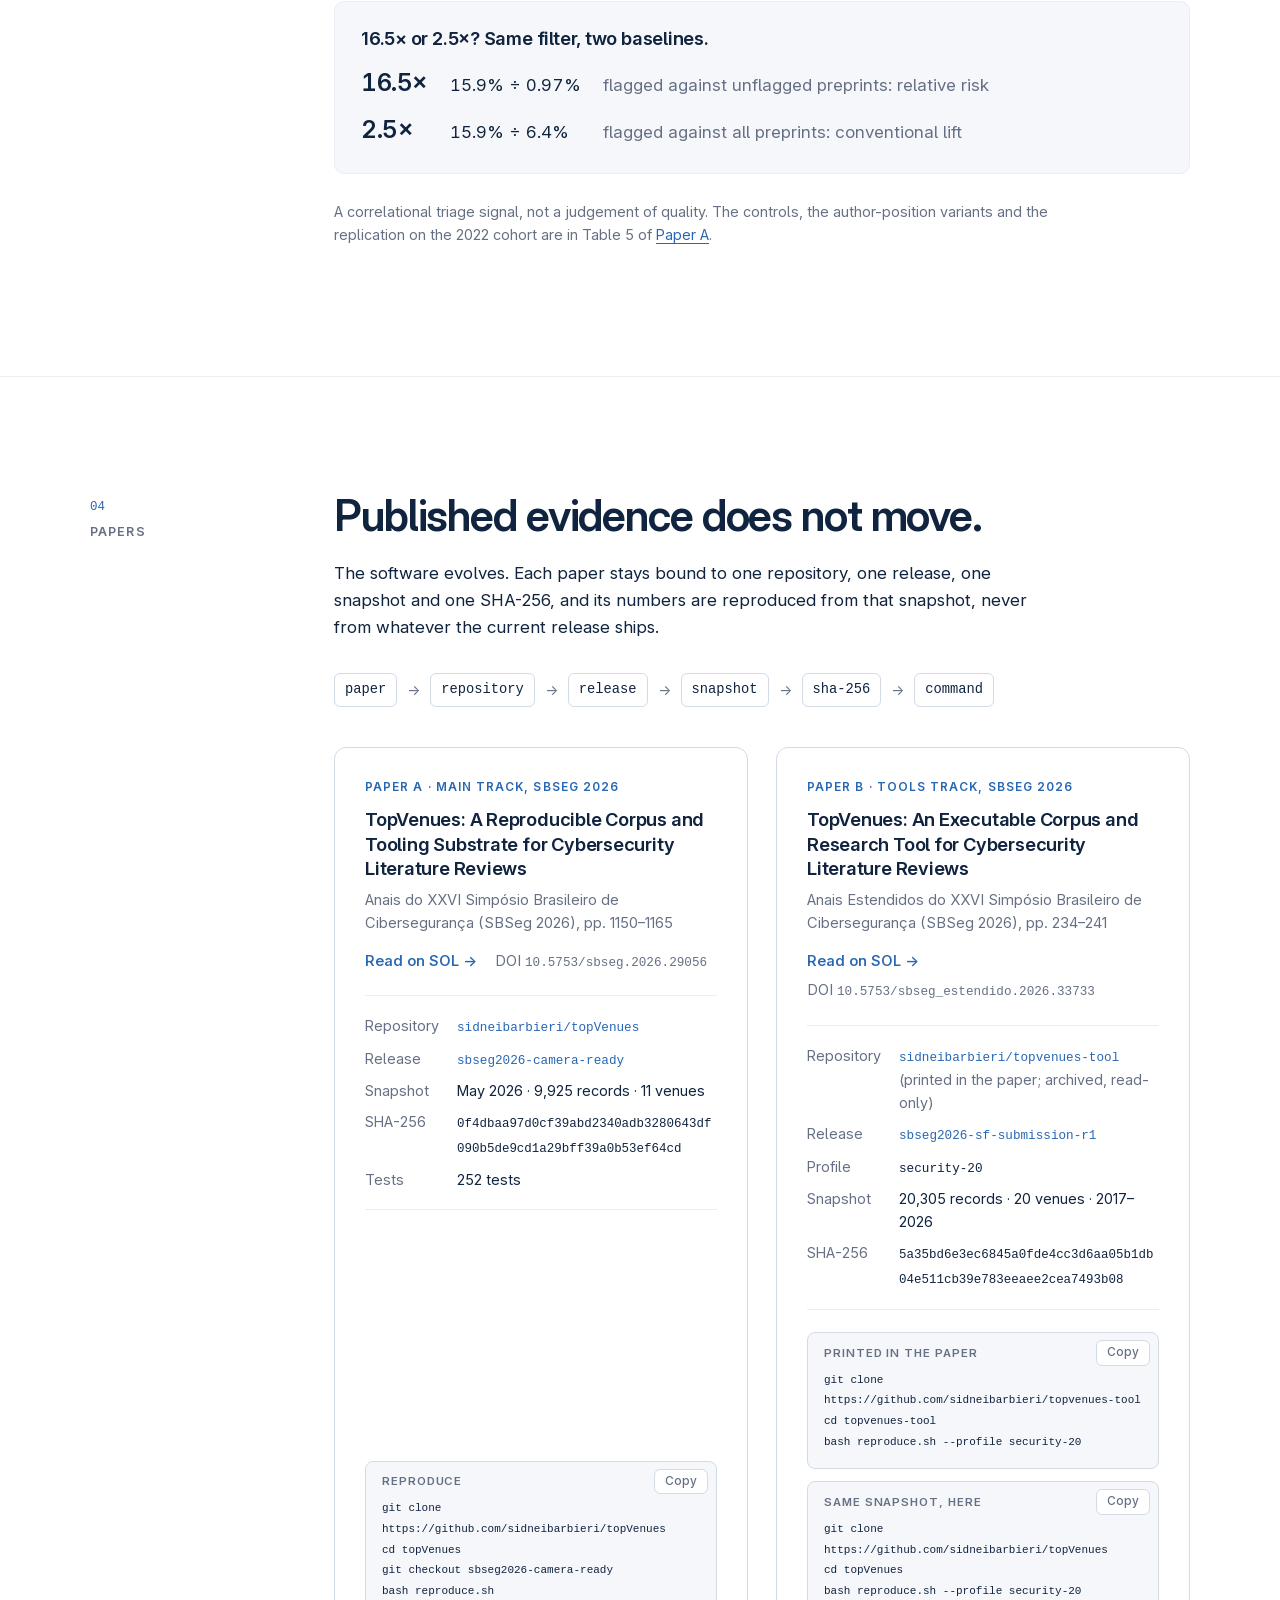
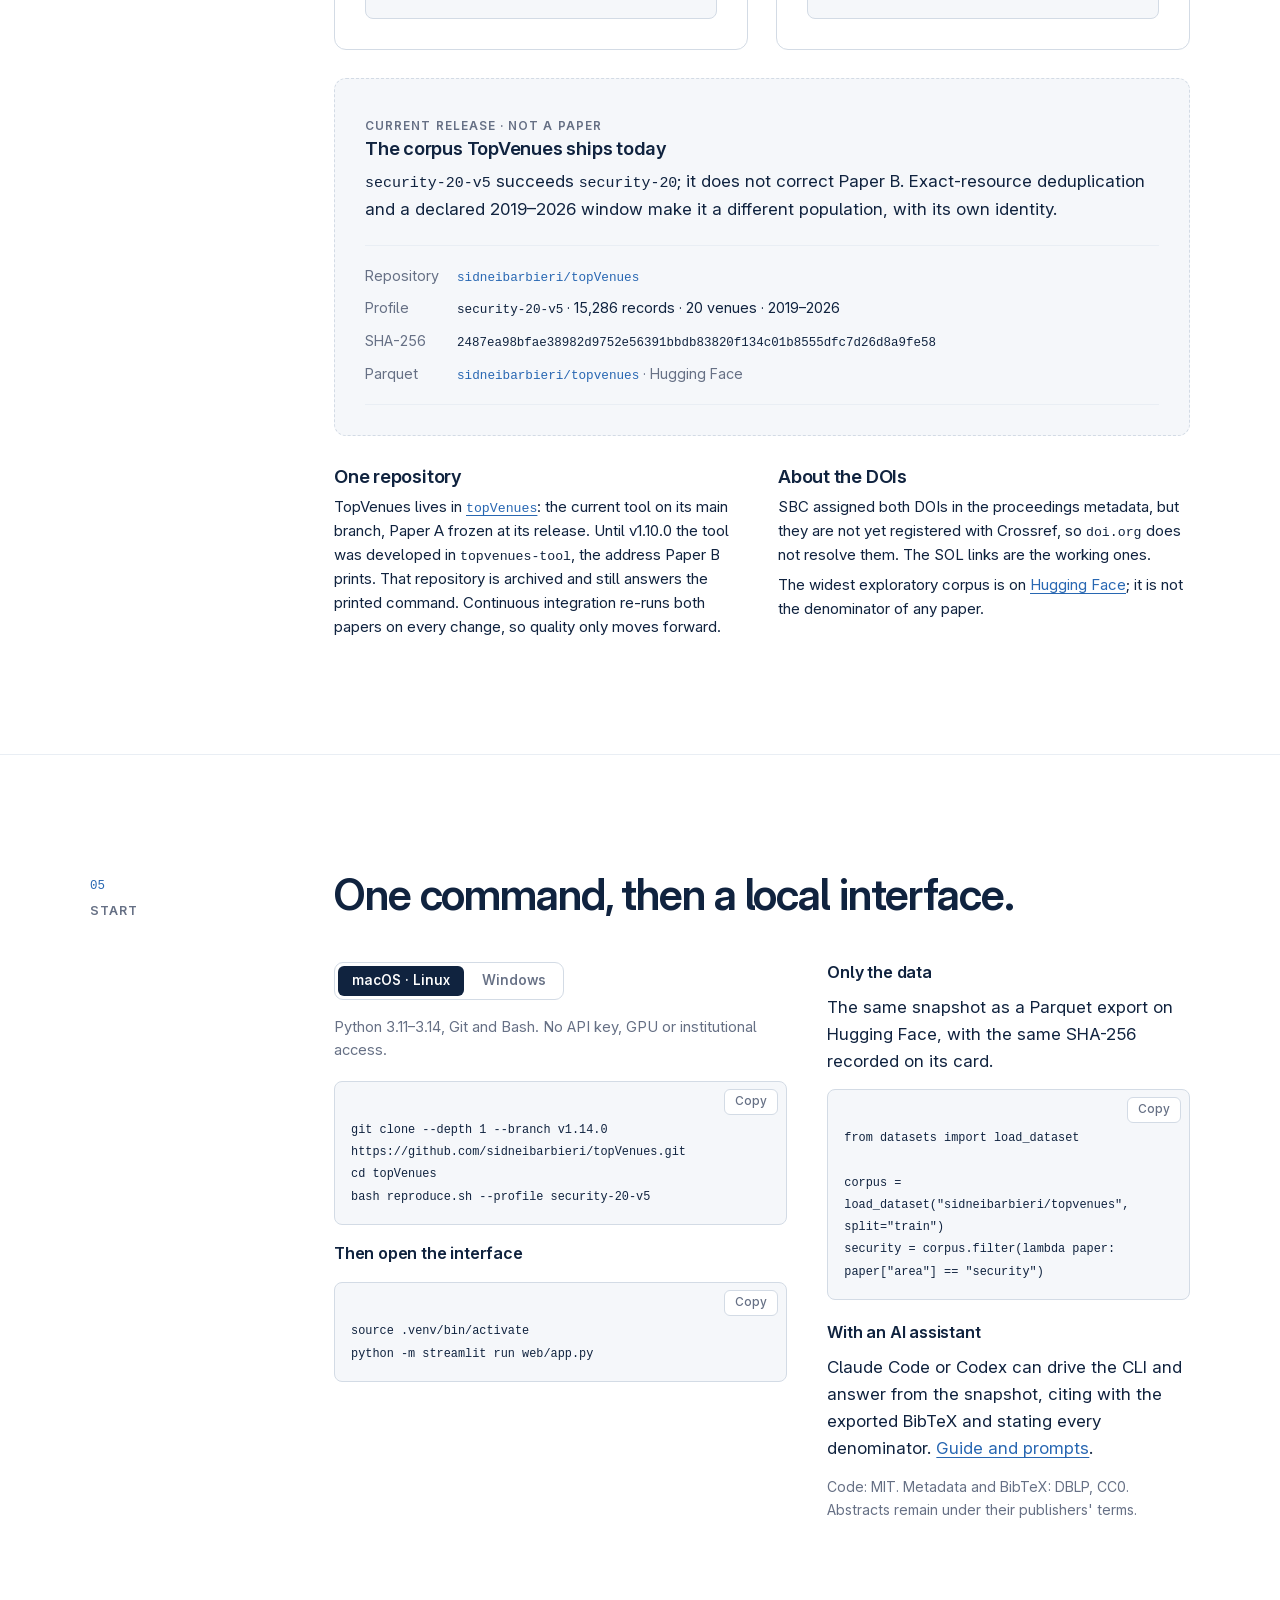
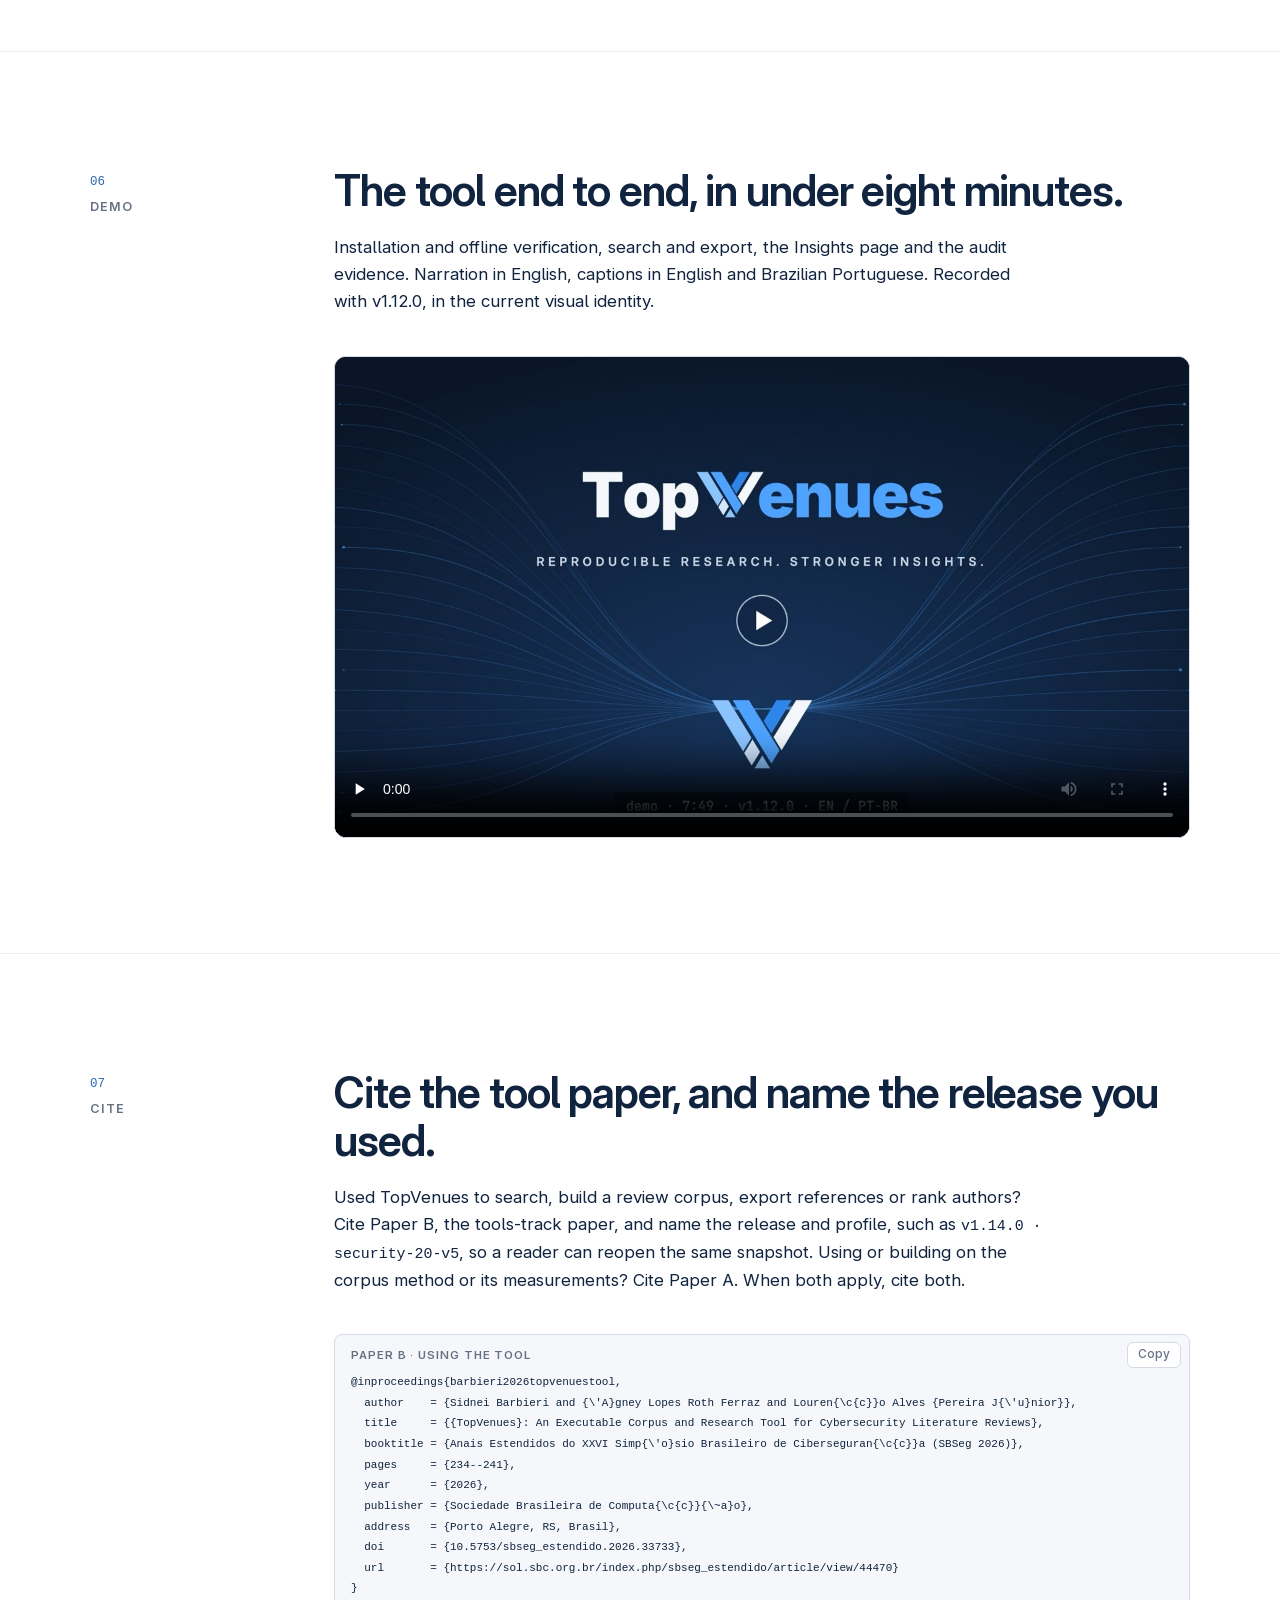
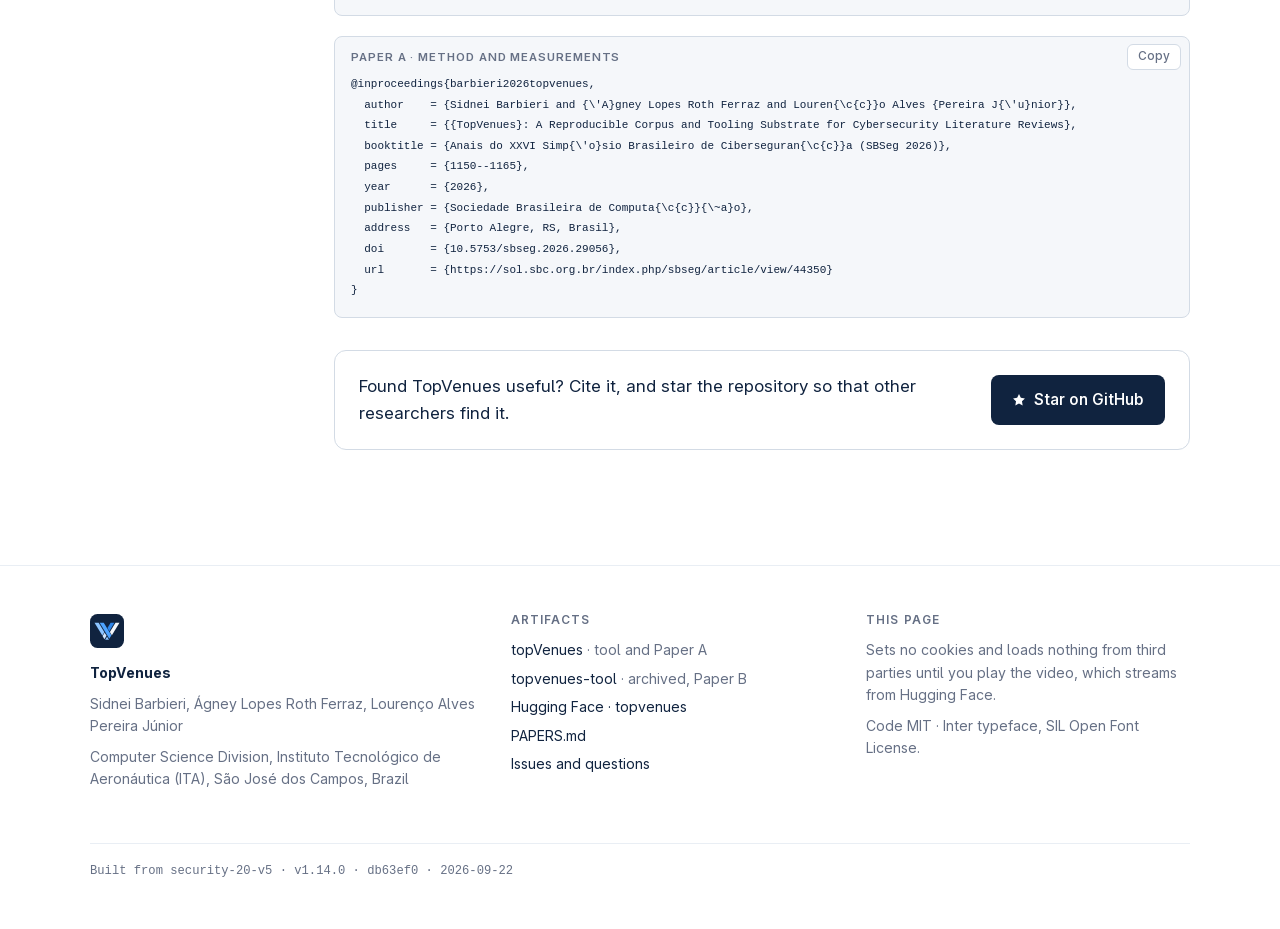
==== commit dd470a70: "Rebuild from topVenues v1.14.0 (db63ef0): security-20-v5, 15,286 records Co-Authored-By: Claude Opus" ====
--- a/index.html
+++ b/index.html
@@ -429,11 +429,11 @@
  "@graph": [
   {
    "@type": "Dataset",
-   "name": "TopVenues cybersecurity corpus (security-20-v4)",
-   "description": "14,859 bibliographic records from 20 declared security and survey venues, 2019–2026, with abstracts where available and a BibTeX entry for every record.",
+   "name": "TopVenues cybersecurity corpus (security-20-v5)",
+   "description": "15,286 bibliographic records from 20 declared security and survey venues, 2019–2026, with abstracts where available and a BibTeX entry for every record.",
    "url": "https://huggingface.co/datasets/sidneibarbieri/topvenues",
    "sameAs": "https://github.com/sidneibarbieri/topVenues",
-   "identifier": "sha256:bcb762c1c9b1f8ce6f075a8c1a23d68310caec853b0cc8ce3f42931e43c370c5",
+   "identifier": "sha256:2487ea98bfae38982d9752e56391bbdb83820f134c01b8555dfc7d26d8a9fe58",
    "temporalCoverage": "2019/2026",
    "creator": [
     {
@@ -457,7 +457,7 @@
    "codeRepository": "https://github.com/sidneibarbieri/topVenues",
    "programmingLanguage": "Python",
    "license": "https://opensource.org/licenses/MIT",
-   "softwareVersion": "1.13.0"
+   "softwareVersion": "1.14.0"
   },
   {
    "@type": "ScholarlyArticle",
@@ -577,30 +577,30 @@
 <g class="v" style="--i:0"><text class="vn" x="232" y="32.5" text-anchor="end">USENIX Security</text><text class="vc" x="292" y="32.5" text-anchor="end"><tspan data-l="en">2,103</tspan><tspan data-l="pt">2.103</tspan></text><path class="ln" d="M304 28 C 430 28, 470 256.0, 560 256.0" stroke-width="5.20" pathLength="1"/></g>
 <g class="v" style="--i:1"><text class="vn" x="232" y="56.5" text-anchor="end">ACM CCS</text><text class="vc" x="292" y="56.5" text-anchor="end"><tspan data-l="en">1,972</tspan><tspan data-l="pt">1.972</tspan></text><path class="ln" d="M304 52 C 430 52, 470 256.0, 560 256.0" stroke-width="5.06" pathLength="1"/></g>
 <g class="v" style="--i:2"><text class="vn" x="232" y="80.5" text-anchor="end">TrustCom</text><text class="vc" x="292" y="80.5" text-anchor="end"><tspan data-l="en">1,915</tspan><tspan data-l="pt">1.915</tspan></text><path class="ln" d="M304 76 C 430 76, 470 256.0, 560 256.0" stroke-width="5.00" pathLength="1"/></g>
-<g class="v" style="--i:3"><text class="vn" x="232" y="104.5" text-anchor="end">ACM Computing Surveys</text><text class="vc" x="292" y="104.5" text-anchor="end"><tspan data-l="en">1,813</tspan><tspan data-l="pt">1.813</tspan></text><path class="ln" d="M304 100 C 430 100, 470 256.0, 560 256.0" stroke-width="4.89" stroke-dasharray="5 4"/></g>
-<g class="v" style="--i:4"><text class="vn" x="232" y="128.5" text-anchor="end">IEEE S&amp;P</text><text class="vc" x="292" y="128.5" text-anchor="end"><tspan data-l="en">1,164</tspan><tspan data-l="pt">1.164</tspan></text><path class="ln" d="M304 124 C 430 124, 470 256.0, 560 256.0" stroke-width="4.07" pathLength="1"/></g>
+<g class="v" style="--i:3"><text class="vn" x="232" y="104.5" text-anchor="end">ACM Computing Surveys</text><text class="vc" x="292" y="104.5" text-anchor="end"><tspan data-l="en">1,840</tspan><tspan data-l="pt">1.840</tspan></text><path class="ln" d="M304 100 C 430 100, 470 256.0, 560 256.0" stroke-width="4.92" stroke-dasharray="5 4"/></g>
+<g class="v" style="--i:4"><text class="vn" x="232" y="128.5" text-anchor="end">IEEE S&amp;P</text><text class="vc" x="292" y="128.5" text-anchor="end"><tspan data-l="en">1,417</tspan><tspan data-l="pt">1.417</tspan></text><path class="ln" d="M304 124 C 430 124, 470 256.0, 560 256.0" stroke-width="4.41" pathLength="1"/></g>
 <g class="v" style="--i:5"><text class="vn" x="232" y="152.5" text-anchor="end">NDSS</text><text class="vc" x="292" y="152.5" text-anchor="end"><tspan data-l="en">1,059</tspan><tspan data-l="pt">1.059</tspan></text><path class="ln" d="M304 148 C 430 148, 470 256.0, 560 256.0" stroke-width="3.92" pathLength="1"/></g>
-<g class="v" style="--i:6"><text class="vn" x="232" y="176.5" text-anchor="end">ACM ASIA CCS</text><text class="vc" x="292" y="176.5" text-anchor="end"><tspan data-l="en">837</tspan><tspan data-l="pt">837</tspan></text><path class="ln" d="M304 172 C 430 172, 470 256.0, 560 256.0" stroke-width="3.58" pathLength="1"/></g>
-<g class="v" style="--i:7"><text class="vn" x="232" y="200.5" text-anchor="end">IEEE Comm. Surveys &amp; Tutorials</text><text class="vc" x="292" y="200.5" text-anchor="end"><tspan data-l="en">833</tspan><tspan data-l="pt">833</tspan></text><path class="ln" d="M304 196 C 430 196, 470 256.0, 560 256.0" stroke-width="3.57" stroke-dasharray="5 4"/></g>
-<g class="v" style="--i:8"><text class="vn" x="232" y="224.5" text-anchor="end">ESORICS</text><text class="vc" x="292" y="224.5" text-anchor="end"><tspan data-l="en">598</tspan><tspan data-l="pt">598</tspan></text><path class="ln" d="M304 220 C 430 220, 470 256.0, 560 256.0" stroke-width="3.15" pathLength="1"/></g>
+<g class="v" style="--i:6"><text class="vn" x="232" y="176.5" text-anchor="end">IEEE Comm. Surveys &amp; Tutorials</text><text class="vc" x="292" y="176.5" text-anchor="end"><tspan data-l="en">842</tspan><tspan data-l="pt">842</tspan></text><path class="ln" d="M304 172 C 430 172, 470 256.0, 560 256.0" stroke-width="3.58" stroke-dasharray="5 4"/></g>
+<g class="v" style="--i:7"><text class="vn" x="232" y="200.5" text-anchor="end">ACM ASIA CCS</text><text class="vc" x="292" y="200.5" text-anchor="end"><tspan data-l="en">837</tspan><tspan data-l="pt">837</tspan></text><path class="ln" d="M304 196 C 430 196, 470 256.0, 560 256.0" stroke-width="3.58" pathLength="1"/></g>
+<g class="v" style="--i:8"><text class="vn" x="232" y="224.5" text-anchor="end">ESORICS</text><text class="vc" x="292" y="224.5" text-anchor="end"><tspan data-l="en">599</tspan><tspan data-l="pt">599</tspan></text><path class="ln" d="M304 220 C 430 220, 470 256.0, 560 256.0" stroke-width="3.15" pathLength="1"/></g>
 <g class="v" style="--i:9"><text class="vn" x="232" y="248.5" text-anchor="end">ACSAC</text><text class="vc" x="292" y="248.5" text-anchor="end"><tspan data-l="en">509</tspan><tspan data-l="pt">509</tspan></text><path class="ln" d="M304 244 C 430 244, 470 256.0, 560 256.0" stroke-width="2.96" pathLength="1"/></g>
-<g class="v" style="--i:10"><text class="vn" x="232" y="272.5" text-anchor="end">IEEE CNS</text><text class="vc" x="292" y="272.5" text-anchor="end"><tspan data-l="en">381</tspan><tspan data-l="pt">381</tspan></text><path class="ln" d="M304 268 C 430 268, 470 256.0, 560 256.0" stroke-width="2.67" pathLength="1"/></g>
-<g class="v" style="--i:11"><text class="vn" x="232" y="296.5" text-anchor="end">IEEE EURO S&amp;P</text><text class="vc" x="292" y="296.5" text-anchor="end"><tspan data-l="en">339</tspan><tspan data-l="pt">339</tspan></text><path class="ln" d="M304 292 C 430 292, 470 256.0, 560 256.0" stroke-width="2.57" pathLength="1"/></g>
+<g class="v" style="--i:10"><text class="vn" x="232" y="272.5" text-anchor="end">IEEE EURO S&amp;P</text><text class="vc" x="292" y="272.5" text-anchor="end"><tspan data-l="en">421</tspan><tspan data-l="pt">421</tspan></text><path class="ln" d="M304 268 C 430 268, 470 256.0, 560 256.0" stroke-width="2.77" pathLength="1"/></g>
+<g class="v" style="--i:11"><text class="vn" x="232" y="296.5" text-anchor="end">IEEE CNS</text><text class="vc" x="292" y="296.5" text-anchor="end"><tspan data-l="en">381</tspan><tspan data-l="pt">381</tspan></text><path class="ln" d="M304 292 C 430 292, 470 256.0, 560 256.0" stroke-width="2.67" pathLength="1"/></g>
 <g class="v" style="--i:12"><text class="vn" x="232" y="320.5" text-anchor="end">ACM CODASPY</text><text class="vc" x="292" y="320.5" text-anchor="end"><tspan data-l="en">316</tspan><tspan data-l="pt">316</tspan></text><path class="ln" d="M304 316 C 430 316, 470 256.0, 560 256.0" stroke-width="2.51" pathLength="1"/></g>
-<g class="v" style="--i:13"><text class="vn" x="232" y="344.5" text-anchor="end">ACM WiSec</text><text class="vc" x="292" y="344.5" text-anchor="end"><tspan data-l="en">314</tspan><tspan data-l="pt">314</tspan></text><path class="ln" d="M304 340 C 430 340, 470 256.0, 560 256.0" stroke-width="2.50" pathLength="1"/></g>
+<g class="v" style="--i:13"><text class="vn" x="232" y="344.5" text-anchor="end">ACM WiSec</text><text class="vc" x="292" y="344.5" text-anchor="end"><tspan data-l="en">315</tspan><tspan data-l="pt">315</tspan></text><path class="ln" d="M304 340 C 430 340, 470 256.0, 560 256.0" stroke-width="2.50" pathLength="1"/></g>
 <g class="v" style="--i:14"><text class="vn" x="232" y="368.5" text-anchor="end">RAID</text><text class="vc" x="292" y="368.5" text-anchor="end"><tspan data-l="en">290</tspan><tspan data-l="pt">290</tspan></text><path class="ln" d="M304 364 C 430 364, 470 256.0, 560 256.0" stroke-width="2.43" pathLength="1"/></g>
-<g class="v" style="--i:15"><text class="vn" x="232" y="392.5" text-anchor="end">ACM SACMAT</text><text class="vc" x="292" y="392.5" text-anchor="end"><tspan data-l="en">176</tspan><tspan data-l="pt">176</tspan></text><path class="ln" d="M304 388 C 430 388, 470 256.0, 560 256.0" stroke-width="2.07" pathLength="1"/></g>
+<g class="v" style="--i:15"><text class="vn" x="232" y="392.5" text-anchor="end">ACM SACMAT</text><text class="vc" x="292" y="392.5" text-anchor="end"><tspan data-l="en">204</tspan><tspan data-l="pt">204</tspan></text><path class="ln" d="M304 388 C 430 388, 470 256.0, 560 256.0" stroke-width="2.17" pathLength="1"/></g>
 <g class="v" style="--i:16"><text class="vn" x="232" y="416.5" text-anchor="end">IEEE SaTML</text><text class="vc" x="292" y="416.5" text-anchor="end"><tspan data-l="en">127</tspan><tspan data-l="pt">127</tspan></text><path class="ln" d="M304 412 C 430 412, 470 256.0, 560 256.0" stroke-width="1.88" pathLength="1"/></g>
 <g class="v" style="--i:17"><text class="vn" x="232" y="440.5" text-anchor="end">ACM AISec</text><text class="vc" x="292" y="440.5" text-anchor="end"><tspan data-l="en">77</tspan><tspan data-l="pt">77</tspan></text><path class="ln" d="M304 436 C 430 436, 470 256.0, 560 256.0" stroke-width="1.64" pathLength="1"/></g>
-<g class="v" style="--i:18"><text class="vn" x="232" y="464.5" text-anchor="end">FnT Privacy and Security</text><text class="vc" x="292" y="464.5" text-anchor="end"><tspan data-l="en">18</tspan><tspan data-l="pt">18</tspan></text><path class="ln" d="M304 460 C 430 460, 470 256.0, 560 256.0" stroke-width="1.21" stroke-dasharray="5 4"/></g>
-<g class="v" style="--i:19"><text class="vn" x="232" y="488.5" text-anchor="end">USENIX WOOT</text><text class="vc" x="292" y="488.5" text-anchor="end"><tspan data-l="en">18</tspan><tspan data-l="pt">18</tspan></text><path class="ln" d="M304 484 C 430 484, 470 256.0, 560 256.0" stroke-width="1.21" pathLength="1"/></g>
+<g class="v" style="--i:18"><text class="vn" x="232" y="464.5" text-anchor="end">USENIX WOOT</text><text class="vc" x="292" y="464.5" text-anchor="end"><tspan data-l="en">44</tspan><tspan data-l="pt">44</tspan></text><path class="ln" d="M304 460 C 430 460, 470 256.0, 560 256.0" stroke-width="1.44" pathLength="1"/></g>
+<g class="v" style="--i:19"><text class="vn" x="232" y="488.5" text-anchor="end">FnT Privacy and Security</text><text class="vc" x="292" y="488.5" text-anchor="end"><tspan data-l="en">18</tspan><tspan data-l="pt">18</tspan></text><path class="ln" d="M304 484 C 430 484, 470 256.0, 560 256.0" stroke-width="1.21" stroke-dasharray="5 4"/></g>
 <circle class="halo" cx="560" cy="256.0" r="17"/>
 <circle class="pt" cx="560" cy="256.0" r="8.5"/>
-<g class="lbl" transform="translate(594 218.0)"><text class="l1" y="0">security-20-v4</text><text class="l2" y="26"><tspan data-l="en">14,859 records</tspan><tspan data-l="pt">14.859 registros</tspan></text><text class="l3" y="48"><tspan data-l="en">20 venues · 2019–2026</tspan><tspan data-l="pt">20 veículos · 2019–2026</tspan></text><text class="l4" y="74">sha256 bcb762c1…c370c5</text></g>
+<g class="lbl" transform="translate(594 218.0)"><text class="l1" y="0">security-20-v5</text><text class="l2" y="26"><tspan data-l="en">15,286 records</tspan><tspan data-l="pt">15.286 registros</tspan></text><text class="l3" y="48"><tspan data-l="en">20 venues · 2019–2026</tspan><tspan data-l="pt">20 veículos · 2019–2026</tspan></text><text class="l4" y="74">sha256 2487ea98…a9fe58</text></g>
 </svg>
-      <ol class="vlist"><li><span>USENIX Security</span><span class="n"><span data-l="en">2,103</span><span data-l="pt">2.103</span></span></li><li><span>ACM CCS</span><span class="n"><span data-l="en">1,972</span><span data-l="pt">1.972</span></span></li><li><span>TrustCom</span><span class="n"><span data-l="en">1,915</span><span data-l="pt">1.915</span></span></li><li><span>ACM Computing Surveys <small class="tag"><span data-l="en">survey</span><span data-l="pt">surveys</span></small></span><span class="n"><span data-l="en">1,813</span><span data-l="pt">1.813</span></span></li><li><span>IEEE S&amp;P</span><span class="n"><span data-l="en">1,164</span><span data-l="pt">1.164</span></span></li><li><span>NDSS</span><span class="n"><span data-l="en">1,059</span><span data-l="pt">1.059</span></span></li><li><span>ACM ASIA CCS</span><span class="n"><span data-l="en">837</span><span data-l="pt">837</span></span></li><li><span>IEEE Communications Surveys &amp; Tutorials <small class="tag"><span data-l="en">survey</span><span data-l="pt">surveys</span></small></span><span class="n"><span data-l="en">833</span><span data-l="pt">833</span></span></li><li><span>ESORICS</span><span class="n"><span data-l="en">598</span><span data-l="pt">598</span></span></li><li><span>ACSAC</span><span class="n"><span data-l="en">509</span><span data-l="pt">509</span></span></li><li><span>IEEE CNS</span><span class="n"><span data-l="en">381</span><span data-l="pt">381</span></span></li><li><span>IEEE EURO S&amp;P</span><span class="n"><span data-l="en">339</span><span data-l="pt">339</span></span></li><li><span>ACM CODASPY</span><span class="n"><span data-l="en">316</span><span data-l="pt">316</span></span></li><li><span>ACM WiSec</span><span class="n"><span data-l="en">314</span><span data-l="pt">314</span></span></li><li><span>RAID</span><span class="n"><span data-l="en">290</span><span data-l="pt">290</span></span></li><li><span>ACM SACMAT</span><span class="n"><span data-l="en">176</span><span data-l="pt">176</span></span></li><li><span>IEEE SaTML</span><span class="n"><span data-l="en">127</span><span data-l="pt">127</span></span></li><li><span>ACM AISec</span><span class="n"><span data-l="en">77</span><span data-l="pt">77</span></span></li><li><span>Foundations and Trends in Privacy and Security <small class="tag"><span data-l="en">survey</span><span data-l="pt">surveys</span></small></span><span class="n"><span data-l="en">18</span><span data-l="pt">18</span></span></li><li><span>USENIX WOOT</span><span class="n"><span data-l="en">18</span><span data-l="pt">18</span></span></li></ol>
-      <figcaption data-l="en"><b>Figure 1.</b> The current release. 20 declared venues converge on one snapshot. <span class="only-wide">Line weight follows the number of records per venue; the 3 dashed lines are survey venues.</span><span class="only-narrow">Survey venues are tagged.</span> Every value on this page about the current release is read from <code>data/profiles/security-20-v4/manifest.json</code> when the page is built.</figcaption>
-      <figcaption data-l="pt"><b>Figura 1.</b> A versão atual. 20 veículos declarados convergem em um único snapshot. <span class="only-wide">A espessura da linha acompanha o número de registros por veículo; as 3 linhas tracejadas são periódicos de surveys.</span><span class="only-narrow">Os periódicos de surveys estão marcados.</span> Todo valor desta página sobre a versão atual é lido de <code>data/profiles/security-20-v4/manifest.json</code> quando a página é gerada.</figcaption>
+      <ol class="vlist"><li><span>USENIX Security</span><span class="n"><span data-l="en">2,103</span><span data-l="pt">2.103</span></span></li><li><span>ACM CCS</span><span class="n"><span data-l="en">1,972</span><span data-l="pt">1.972</span></span></li><li><span>TrustCom</span><span class="n"><span data-l="en">1,915</span><span data-l="pt">1.915</span></span></li><li><span>ACM Computing Surveys <small class="tag"><span data-l="en">survey</span><span data-l="pt">surveys</span></small></span><span class="n"><span data-l="en">1,840</span><span data-l="pt">1.840</span></span></li><li><span>IEEE S&amp;P</span><span class="n"><span data-l="en">1,417</span><span data-l="pt">1.417</span></span></li><li><span>NDSS</span><span class="n"><span data-l="en">1,059</span><span data-l="pt">1.059</span></span></li><li><span>IEEE Communications Surveys &amp; Tutorials <small class="tag"><span data-l="en">survey</span><span data-l="pt">surveys</span></small></span><span class="n"><span data-l="en">842</span><span data-l="pt">842</span></span></li><li><span>ACM ASIA CCS</span><span class="n"><span data-l="en">837</span><span data-l="pt">837</span></span></li><li><span>ESORICS</span><span class="n"><span data-l="en">599</span><span data-l="pt">599</span></span></li><li><span>ACSAC</span><span class="n"><span data-l="en">509</span><span data-l="pt">509</span></span></li><li><span>IEEE EURO S&amp;P</span><span class="n"><span data-l="en">421</span><span data-l="pt">421</span></span></li><li><span>IEEE CNS</span><span class="n"><span data-l="en">381</span><span data-l="pt">381</span></span></li><li><span>ACM CODASPY</span><span class="n"><span data-l="en">316</span><span data-l="pt">316</span></span></li><li><span>ACM WiSec</span><span class="n"><span data-l="en">315</span><span data-l="pt">315</span></span></li><li><span>RAID</span><span class="n"><span data-l="en">290</span><span data-l="pt">290</span></span></li><li><span>ACM SACMAT</span><span class="n"><span data-l="en">204</span><span data-l="pt">204</span></span></li><li><span>IEEE SaTML</span><span class="n"><span data-l="en">127</span><span data-l="pt">127</span></span></li><li><span>ACM AISec</span><span class="n"><span data-l="en">77</span><span data-l="pt">77</span></span></li><li><span>USENIX WOOT</span><span class="n"><span data-l="en">44</span><span data-l="pt">44</span></span></li><li><span>Foundations and Trends in Privacy and Security <small class="tag"><span data-l="en">survey</span><span data-l="pt">surveys</span></small></span><span class="n"><span data-l="en">18</span><span data-l="pt">18</span></span></li></ol>
+      <figcaption data-l="en"><b>Figure 1.</b> The current release. 20 declared venues converge on one snapshot. <span class="only-wide">Line weight follows the number of records per venue; the 3 dashed lines are survey venues.</span><span class="only-narrow">Survey venues are tagged.</span> Every value on this page about the current release is read from <code>data/profiles/security-20-v5/manifest.json</code> when the page is built.</figcaption>
+      <figcaption data-l="pt"><b>Figura 1.</b> A versão atual. 20 veículos declarados convergem em um único snapshot. <span class="only-wide">A espessura da linha acompanha o número de registros por veículo; as 3 linhas tracejadas são periódicos de surveys.</span><span class="only-narrow">Os periódicos de surveys estão marcados.</span> Todo valor desta página sobre a versão atual é lido de <code>data/profiles/security-20-v5/manifest.json</code> quando a página é gerada.</figcaption>
     </figure>
   </div>
 </section>
@@ -609,14 +609,14 @@
   <div class="wrap">
     <div class="release-head">
       <strong id="release-h"><span data-l="en">Current release</span><span data-l="pt">Versão atual</span></strong>
-      <code>security-20-v4</code>
-      <span class="note"><span data-l="en">TopVenues v1.13.0 · snapshot built 2026-08-24 · a maintained corpus, not the denominator of a paper (<a href="#papers">those are frozen</a>).</span><span data-l="pt">TopVenues v1.13.0 · snapshot gerado em 2026-08-24 · um corpus mantido, não o denominador de um artigo (<a href="#papers">esses estão congelados</a>).</span></span>
+      <code>security-20-v5</code>
+      <span class="note"><span data-l="en">TopVenues v1.14.0 · snapshot built 2026-09-22 · a maintained corpus, not the denominator of a paper (<a href="#papers">those are frozen</a>).</span><span data-l="pt">TopVenues v1.14.0 · snapshot gerado em 2026-09-22 · um corpus mantido, não o denominador de um artigo (<a href="#papers">esses estão congelados</a>).</span></span>
     </div>
     <dl class="stats">
-      <div><dt><span data-l="en">records</span><span data-l="pt">registros</span></dt><dd><span data-l="en">14,859</span><span data-l="pt">14.859</span></dd></div>
+      <div><dt><span data-l="en">records</span><span data-l="pt">registros</span></dt><dd><span data-l="en">15,286</span><span data-l="pt">15.286</span></dd></div>
       <div><dt><span data-l="en">venues: 17 security, 3 survey</span><span data-l="pt">veículos: 17 de segurança, 3 de surveys</span></dt><dd>20</dd></div>
       <div><dt><span data-l="en">declared window</span><span data-l="pt">janela declarada</span></dt><dd>2019–2026</dd></div>
-      <div><dt><span data-l="en">with abstract (13,987)</span><span data-l="pt">com resumo (13.987)</span></dt><dd><span data-l="en">94.1%</span><span data-l="pt">94,1%</span></dd></div>
+      <div><dt><span data-l="en">with abstract (14,394)</span><span data-l="pt">com resumo (14.394)</span></dt><dd><span data-l="en">94.2%</span><span data-l="pt">94,2%</span></dd></div>
       <div><dt><span data-l="en">with a BibTeX entry</span><span data-l="pt">com entrada BibTeX</span></dt><dd><span data-l="en">100%</span><span data-l="pt">100%</span></dd></div>
     </dl>
   </div>
@@ -651,19 +651,19 @@
       <div class="notes">
         <div>
           <h3><span data-l="en">Scope is decided by venue, not by topic</span><span data-l="pt">O escopo é decidido pelo veículo, não pelo tema</span></h3>
-          <p data-l="en">A paper is in the corpus because it appeared in a declared venue within the window, not because a classifier judged it to be about security. 17 venues are security venues and form a core of 12,195 records. The other 3 are survey venues (ACM Computing Surveys, IEEE Communications Surveys &amp; Tutorials, Foundations and Trends in Privacy and Security), kept because reviews lean on surveys; they are labelled cross-area and one filter removes them.</p>
-          <p data-l="pt">Um artigo está no corpus porque saiu em um veículo declarado dentro da janela, não porque um classificador julgou que ele trata de segurança. 17 veículos são de segurança e formam um núcleo de 12.195 registros. Os outros 3 são periódicos de surveys (ACM Computing Surveys, IEEE Communications Surveys &amp; Tutorials, Foundations and Trends in Privacy and Security), mantidos porque revisões se apoiam em surveys; eles têm o rótulo cross-area e um filtro os remove.</p>
+          <p data-l="en">A paper is in the corpus because it appeared in a declared venue within the window, not because a classifier judged it to be about security. 17 venues are security venues and form a core of 12,586 records. The other 3 are survey venues (ACM Computing Surveys, IEEE Communications Surveys &amp; Tutorials, Foundations and Trends in Privacy and Security), kept because reviews lean on surveys; they are labelled cross-area and one filter removes them.</p>
+          <p data-l="pt">Um artigo está no corpus porque saiu em um veículo declarado dentro da janela, não porque um classificador julgou que ele trata de segurança. 17 veículos são de segurança e formam um núcleo de 12.586 registros. Os outros 3 são periódicos de surveys (ACM Computing Surveys, IEEE Communications Surveys &amp; Tutorials, Foundations and Trends in Privacy and Security), mantidos porque revisões se apoiam em surveys; eles têm o rótulo cross-area e um filtro os remove.</p>
         </div>
         <div>
           <h3><span data-l="en">Gaps are reported, not hidden</span><span data-l="pt">Lacunas são relatadas, não escondidas</span></h3>
-          <p data-l="en">DBLP supplies metadata and BibTeX, not abstracts. Abstracts come from open scholarly APIs and publisher pages, and coverage is reported per venue: ESORICS, for instance, has 39 abstracts for 598 records. A venue-stratified manual audit of 200 abstracts found 84.5% usable (95% Wilson interval 78.8%–88.9%).</p>
-          <p data-l="pt">O DBLP fornece metadados e BibTeX, não resumos. Os resumos vêm de APIs acadêmicas abertas e de páginas das editoras, e a cobertura é relatada por veículo: o ESORICS, por exemplo, tem 39 resumos para 598 registros. Uma auditoria manual estratificada por veículo, com 200 resumos, encontrou 84,5% utilizáveis (intervalo de Wilson de 95%: 78,8%–88,9%).</p>
+          <p data-l="en">DBLP supplies metadata and BibTeX, not abstracts. Abstracts come from open scholarly APIs and publisher pages, and coverage is reported per venue: ESORICS, for instance, has 39 abstracts for 599 records. A venue-stratified manual audit of 200 abstracts found 84.5% usable (95% Wilson interval 78.8%–88.9%).</p>
+          <p data-l="pt">O DBLP fornece metadados e BibTeX, não resumos. Os resumos vêm de APIs acadêmicas abertas e de páginas das editoras, e a cobertura é relatada por veículo: o ESORICS, por exemplo, tem 39 resumos para 599 registros. Uma auditoria manual estratificada por veículo, com 200 resumos, encontrou 84,5% utilizáveis (intervalo de Wilson de 95%: 78,8%–88,9%).</p>
         </div>
       </div>
 
       <details class="more">
         <summary><span data-l="en">Per-venue coverage (20 venues)</span><span data-l="pt">Cobertura por veículo (20 veículos)</span></summary>
-        <div class="table-wrap"><table class="venues"><thead><tr><th scope="col"><span data-l="en">Venue</span><span data-l="pt">Veículo</span></th><th scope="col"><span data-l="en">Area</span><span data-l="pt">Área</span></th><th scope="col" class="n"><span data-l="en">Records</span><span data-l="pt">Registros</span></th><th scope="col" class="n"><span data-l="en">Abstracts</span><span data-l="pt">Resumos</span></th><th scope="col" class="n"><span data-l="en">Coverage</span><span data-l="pt">Cobertura</span></th><th scope="col" class="n"><span data-l="en">Years</span><span data-l="pt">Anos</span></th></tr></thead><tbody><tr><th scope="row">USENIX Security</th><td><span data-l="en">security</span><span data-l="pt">segurança</span></td><td class="n"><span data-l="en">2,103</span><span data-l="pt">2.103</span></td><td class="n"><span data-l="en">2,056</span><span data-l="pt">2.056</span></td><td class="n"><span data-l="en">97.8%</span><span data-l="pt">97,8%</span></td><td class="n">2019–2025</td></tr><tr><th scope="row">ACM CCS</th><td><span data-l="en">security</span><span data-l="pt">segurança</span></td><td class="n"><span data-l="en">1,972</span><span data-l="pt">1.972</span></td><td class="n"><span data-l="en">1,971</span><span data-l="pt">1.971</span></td><td class="n"><span data-l="en">99.9%</span><span data-l="pt">99,9%</span></td><td class="n">2019–2025</td></tr><tr><th scope="row">TrustCom</th><td><span data-l="en">security</span><span data-l="pt">segurança</span></td><td class="n"><span data-l="en">1,915</span><span data-l="pt">1.915</span></td><td class="n"><span data-l="en">1,912</span><span data-l="pt">1.912</span></td><td class="n"><span data-l="en">99.8%</span><span data-l="pt">99,8%</span></td><td class="n">2019–2025</td></tr><tr><th scope="row">ACM Computing Surveys</th><td><span data-l="en">survey</span><span data-l="pt">surveys</span></td><td class="n"><span data-l="en">1,813</span><span data-l="pt">1.813</span></td><td class="n"><span data-l="en">1,812</span><span data-l="pt">1.812</span></td><td class="n"><span data-l="en">99.9%</span><span data-l="pt">99,9%</span></td><td class="n">2019–2026</td></tr><tr><th scope="row">IEEE S&amp;P</th><td><span data-l="en">security</span><span data-l="pt">segurança</span></td><td class="n"><span data-l="en">1,164</span><span data-l="pt">1.164</span></td><td class="n"><span data-l="en">1,163</span><span data-l="pt">1.163</span></td><td class="n"><span data-l="en">99.9%</span><span data-l="pt">99,9%</span></td><td class="n">2019–2025</td></tr><tr><th scope="row">NDSS</th><td><span data-l="en">security</span><span data-l="pt">segurança</span></td><td class="n"><span data-l="en">1,059</span><span data-l="pt">1.059</span></td><td class="n"><span data-l="en">1,058</span><span data-l="pt">1.058</span></td><td class="n"><span data-l="en">99.9%</span><span data-l="pt">99,9%</span></td><td class="n">2019–2026</td></tr><tr><th scope="row">ACM ASIA CCS</th><td><span data-l="en">security</span><span data-l="pt">segurança</span></td><td class="n"><span data-l="en">837</span><span data-l="pt">837</span></td><td class="n"><span data-l="en">827</span><span data-l="pt">827</span></td><td class="n"><span data-l="en">98.8%</span><span data-l="pt">98,8%</span></td><td class="n">2019–2026</td></tr><tr><th scope="row">IEEE Communications Surveys &amp; Tutorials</th><td><span data-l="en">survey</span><span data-l="pt">surveys</span></td><td class="n"><span data-l="en">833</span><span data-l="pt">833</span></td><td class="n"><span data-l="en">804</span><span data-l="pt">804</span></td><td class="n"><span data-l="en">96.5%</span><span data-l="pt">96,5%</span></td><td class="n">2019–2026</td></tr><tr><th scope="row">ESORICS</th><td><span data-l="en">security</span><span data-l="pt">segurança</span></td><td class="n"><span data-l="en">598</span><span data-l="pt">598</span></td><td class="n"><span data-l="en">39</span><span data-l="pt">39</span></td><td class="n"><span data-l="en">6.5%</span><span data-l="pt">6,5%</span></td><td class="n">2019–2025</td></tr><tr><th scope="row">ACSAC</th><td><span data-l="en">security</span><span data-l="pt">segurança</span></td><td class="n"><span data-l="en">509</span><span data-l="pt">509</span></td><td class="n"><span data-l="en">509</span><span data-l="pt">509</span></td><td class="n"><span data-l="en">100.0%</span><span data-l="pt">100,0%</span></td><td class="n">2019–2025</td></tr><tr><th scope="row">IEEE CNS</th><td><span data-l="en">security</span><span data-l="pt">segurança</span></td><td class="n"><span data-l="en">381</span><span data-l="pt">381</span></td><td class="n"><span data-l="en">381</span><span data-l="pt">381</span></td><td class="n"><span data-l="en">100.0%</span><span data-l="pt">100,0%</span></td><td class="n">2019–2025</td></tr><tr><th scope="row">IEEE EURO S&amp;P</th><td><span data-l="en">security</span><span data-l="pt">segurança</span></td><td class="n"><span data-l="en">339</span><span data-l="pt">339</span></td><td class="n"><span data-l="en">339</span><span data-l="pt">339</span></td><td class="n"><span data-l="en">100.0%</span><span data-l="pt">100,0%</span></td><td class="n">2019–2025</td></tr><tr><th scope="row">ACM CODASPY</th><td><span data-l="en">security</span><span data-l="pt">segurança</span></td><td class="n"><span data-l="en">316</span><span data-l="pt">316</span></td><td class="n"><span data-l="en">281</span><span data-l="pt">281</span></td><td class="n"><span data-l="en">88.9%</span><span data-l="pt">88,9%</span></td><td class="n">2019–2026</td></tr><tr><th scope="row">ACM WiSec</th><td><span data-l="en">security</span><span data-l="pt">segurança</span></td><td class="n"><span data-l="en">314</span><span data-l="pt">314</span></td><td class="n"><span data-l="en">270</span><span data-l="pt">270</span></td><td class="n"><span data-l="en">86.0%</span><span data-l="pt">86,0%</span></td><td class="n">2019–2026</td></tr><tr><th scope="row">RAID</th><td><span data-l="en">security</span><span data-l="pt">segurança</span></td><td class="n"><span data-l="en">290</span><span data-l="pt">290</span></td><td class="n"><span data-l="en">222</span><span data-l="pt">222</span></td><td class="n"><span data-l="en">76.6%</span><span data-l="pt">76,6%</span></td><td class="n">2019–2025</td></tr><tr><th scope="row">ACM SACMAT</th><td><span data-l="en">security</span><span data-l="pt">segurança</span></td><td class="n"><span data-l="en">176</span><span data-l="pt">176</span></td><td class="n"><span data-l="en">176</span><span data-l="pt">176</span></td><td class="n"><span data-l="en">100.0%</span><span data-l="pt">100,0%</span></td><td class="n">2019–2025</td></tr><tr><th scope="row">IEEE SaTML</th><td><span data-l="en">security</span><span data-l="pt">segurança</span></td><td class="n"><span data-l="en">127</span><span data-l="pt">127</span></td><td class="n"><span data-l="en">74</span><span data-l="pt">74</span></td><td class="n"><span data-l="en">58.3%</span><span data-l="pt">58,3%</span></td><td class="n">2023–2025</td></tr><tr><th scope="row">ACM AISec</th><td><span data-l="en">security</span><span data-l="pt">segurança</span></td><td class="n"><span data-l="en">77</span><span data-l="pt">77</span></td><td class="n"><span data-l="en">73</span><span data-l="pt">73</span></td><td class="n"><span data-l="en">94.8%</span><span data-l="pt">94,8%</span></td><td class="n">2019–2023</td></tr><tr><th scope="row">Foundations and Trends in Privacy and Security</th><td><span data-l="en">survey</span><span data-l="pt">surveys</span></td><td class="n"><span data-l="en">18</span><span data-l="pt">18</span></td><td class="n"><span data-l="en">18</span><span data-l="pt">18</span></td><td class="n"><span data-l="en">100.0%</span><span data-l="pt">100,0%</span></td><td class="n">2020–2025</td></tr><tr><th scope="row">USENIX WOOT</th><td><span data-l="en">security</span><span data-l="pt">segurança</span></td><td class="n"><span data-l="en">18</span><span data-l="pt">18</span></td><td class="n"><span data-l="en">2</span><span data-l="pt">2</span></td><td class="n"><span data-l="en">11.1%</span><span data-l="pt">11,1%</span></td><td class="n">2025–2025</td></tr></tbody></table></div>
+        <div class="table-wrap"><table class="venues"><thead><tr><th scope="col"><span data-l="en">Venue</span><span data-l="pt">Veículo</span></th><th scope="col"><span data-l="en">Area</span><span data-l="pt">Área</span></th><th scope="col" class="n"><span data-l="en">Records</span><span data-l="pt">Registros</span></th><th scope="col" class="n"><span data-l="en">Abstracts</span><span data-l="pt">Resumos</span></th><th scope="col" class="n"><span data-l="en">Coverage</span><span data-l="pt">Cobertura</span></th><th scope="col" class="n"><span data-l="en">Years</span><span data-l="pt">Anos</span></th></tr></thead><tbody><tr><th scope="row">USENIX Security</th><td><span data-l="en">security</span><span data-l="pt">segurança</span></td><td class="n"><span data-l="en">2,103</span><span data-l="pt">2.103</span></td><td class="n"><span data-l="en">2,056</span><span data-l="pt">2.056</span></td><td class="n"><span data-l="en">97.8%</span><span data-l="pt">97,8%</span></td><td class="n">2019–2025</td></tr><tr><th scope="row">ACM CCS</th><td><span data-l="en">security</span><span data-l="pt">segurança</span></td><td class="n"><span data-l="en">1,972</span><span data-l="pt">1.972</span></td><td class="n"><span data-l="en">1,971</span><span data-l="pt">1.971</span></td><td class="n"><span data-l="en">99.9%</span><span data-l="pt">99,9%</span></td><td class="n">2019–2025</td></tr><tr><th scope="row">TrustCom</th><td><span data-l="en">security</span><span data-l="pt">segurança</span></td><td class="n"><span data-l="en">1,915</span><span data-l="pt">1.915</span></td><td class="n"><span data-l="en">1,912</span><span data-l="pt">1.912</span></td><td class="n"><span data-l="en">99.8%</span><span data-l="pt">99,8%</span></td><td class="n">2019–2025</td></tr><tr><th scope="row">ACM Computing Surveys</th><td><span data-l="en">survey</span><span data-l="pt">surveys</span></td><td class="n"><span data-l="en">1,840</span><span data-l="pt">1.840</span></td><td class="n"><span data-l="en">1,839</span><span data-l="pt">1.839</span></td><td class="n"><span data-l="en">99.9%</span><span data-l="pt">99,9%</span></td><td class="n">2019–2026</td></tr><tr><th scope="row">IEEE S&amp;P</th><td><span data-l="en">security</span><span data-l="pt">segurança</span></td><td class="n"><span data-l="en">1,417</span><span data-l="pt">1.417</span></td><td class="n"><span data-l="en">1,397</span><span data-l="pt">1.397</span></td><td class="n"><span data-l="en">98.6%</span><span data-l="pt">98,6%</span></td><td class="n">2019–2026</td></tr><tr><th scope="row">NDSS</th><td><span data-l="en">security</span><span data-l="pt">segurança</span></td><td class="n"><span data-l="en">1,059</span><span data-l="pt">1.059</span></td><td class="n"><span data-l="en">1,058</span><span data-l="pt">1.058</span></td><td class="n"><span data-l="en">99.9%</span><span data-l="pt">99,9%</span></td><td class="n">2019–2026</td></tr><tr><th scope="row">IEEE Communications Surveys &amp; Tutorials</th><td><span data-l="en">survey</span><span data-l="pt">surveys</span></td><td class="n"><span data-l="en">842</span><span data-l="pt">842</span></td><td class="n"><span data-l="en">813</span><span data-l="pt">813</span></td><td class="n"><span data-l="en">96.6%</span><span data-l="pt">96,6%</span></td><td class="n">2019–2026</td></tr><tr><th scope="row">ACM ASIA CCS</th><td><span data-l="en">security</span><span data-l="pt">segurança</span></td><td class="n"><span data-l="en">837</span><span data-l="pt">837</span></td><td class="n"><span data-l="en">827</span><span data-l="pt">827</span></td><td class="n"><span data-l="en">98.8%</span><span data-l="pt">98,8%</span></td><td class="n">2019–2026</td></tr><tr><th scope="row">ESORICS</th><td><span data-l="en">security</span><span data-l="pt">segurança</span></td><td class="n"><span data-l="en">599</span><span data-l="pt">599</span></td><td class="n"><span data-l="en">39</span><span data-l="pt">39</span></td><td class="n"><span data-l="en">6.5%</span><span data-l="pt">6,5%</span></td><td class="n">2019–2025</td></tr><tr><th scope="row">ACSAC</th><td><span data-l="en">security</span><span data-l="pt">segurança</span></td><td class="n"><span data-l="en">509</span><span data-l="pt">509</span></td><td class="n"><span data-l="en">509</span><span data-l="pt">509</span></td><td class="n"><span data-l="en">100.0%</span><span data-l="pt">100,0%</span></td><td class="n">2019–2025</td></tr><tr><th scope="row">IEEE EURO S&amp;P</th><td><span data-l="en">security</span><span data-l="pt">segurança</span></td><td class="n"><span data-l="en">421</span><span data-l="pt">421</span></td><td class="n"><span data-l="en">421</span><span data-l="pt">421</span></td><td class="n"><span data-l="en">100.0%</span><span data-l="pt">100,0%</span></td><td class="n">2019–2026</td></tr><tr><th scope="row">IEEE CNS</th><td><span data-l="en">security</span><span data-l="pt">segurança</span></td><td class="n"><span data-l="en">381</span><span data-l="pt">381</span></td><td class="n"><span data-l="en">381</span><span data-l="pt">381</span></td><td class="n"><span data-l="en">100.0%</span><span data-l="pt">100,0%</span></td><td class="n">2019–2025</td></tr><tr><th scope="row">ACM CODASPY</th><td><span data-l="en">security</span><span data-l="pt">segurança</span></td><td class="n"><span data-l="en">316</span><span data-l="pt">316</span></td><td class="n"><span data-l="en">281</span><span data-l="pt">281</span></td><td class="n"><span data-l="en">88.9%</span><span data-l="pt">88,9%</span></td><td class="n">2019–2026</td></tr><tr><th scope="row">ACM WiSec</th><td><span data-l="en">security</span><span data-l="pt">segurança</span></td><td class="n"><span data-l="en">315</span><span data-l="pt">315</span></td><td class="n"><span data-l="en">271</span><span data-l="pt">271</span></td><td class="n"><span data-l="en">86.0%</span><span data-l="pt">86,0%</span></td><td class="n">2019–2026</td></tr><tr><th scope="row">RAID</th><td><span data-l="en">security</span><span data-l="pt">segurança</span></td><td class="n"><span data-l="en">290</span><span data-l="pt">290</span></td><td class="n"><span data-l="en">222</span><span data-l="pt">222</span></td><td class="n"><span data-l="en">76.6%</span><span data-l="pt">76,6%</span></td><td class="n">2019–2025</td></tr><tr><th scope="row">ACM SACMAT</th><td><span data-l="en">security</span><span data-l="pt">segurança</span></td><td class="n"><span data-l="en">204</span><span data-l="pt">204</span></td><td class="n"><span data-l="en">204</span><span data-l="pt">204</span></td><td class="n"><span data-l="en">100.0%</span><span data-l="pt">100,0%</span></td><td class="n">2019–2026</td></tr><tr><th scope="row">IEEE SaTML</th><td><span data-l="en">security</span><span data-l="pt">segurança</span></td><td class="n"><span data-l="en">127</span><span data-l="pt">127</span></td><td class="n"><span data-l="en">74</span><span data-l="pt">74</span></td><td class="n"><span data-l="en">58.3%</span><span data-l="pt">58,3%</span></td><td class="n">2023–2025</td></tr><tr><th scope="row">ACM AISec</th><td><span data-l="en">security</span><span data-l="pt">segurança</span></td><td class="n"><span data-l="en">77</span><span data-l="pt">77</span></td><td class="n"><span data-l="en">73</span><span data-l="pt">73</span></td><td class="n"><span data-l="en">94.8%</span><span data-l="pt">94,8%</span></td><td class="n">2019–2023</td></tr><tr><th scope="row">USENIX WOOT</th><td><span data-l="en">security</span><span data-l="pt">segurança</span></td><td class="n"><span data-l="en">44</span><span data-l="pt">44</span></td><td class="n"><span data-l="en">28</span><span data-l="pt">28</span></td><td class="n"><span data-l="en">63.6%</span><span data-l="pt">63,6%</span></td><td class="n">2025–2026</td></tr><tr><th scope="row">Foundations and Trends in Privacy and Security</th><td><span data-l="en">survey</span><span data-l="pt">surveys</span></td><td class="n"><span data-l="en">18</span><span data-l="pt">18</span></td><td class="n"><span data-l="en">18</span><span data-l="pt">18</span></td><td class="n"><span data-l="en">100.0%</span><span data-l="pt">100,0%</span></td><td class="n">2020–2025</td></tr></tbody></table></div>
       </details>
     </div>
   </div>
@@ -700,9 +700,9 @@
       </div>
       <div class="cli">
         <h3><span data-l="en">The same operations from the command line</span><span data-l="pt">As mesmas operações pela linha de comando</span></h3>
-        <div class="code"><div class="code-bar"><span class="code-label"></span><button class="copy" type="button" data-copy><span data-l="en">Copy</span><span data-l="pt">Copiar</span></button></div><pre><code>python -m src.cli --profile security-20-v4 search --rank &quot;LLM security&quot; \
+        <div class="code"><div class="code-bar"><span class="code-label"></span><button class="copy" type="button" data-copy><span data-l="en">Copy</span><span data-l="pt">Copiar</span></button></div><pre><code>python -m src.cli --profile security-20-v5 search --rank &quot;LLM security&quot; \
   --tier-scope &quot;Security top-4&quot; --limit 20
-python -m src.cli --profile security-20-v4 export --format bibtex --tech &quot;fuzzing&quot; \
+python -m src.cli --profile security-20-v5 export --format bibtex --tech &quot;fuzzing&quot; \
   --tier-scope &quot;Security top-4&quot; -o fuzzing-tier1.bib</code></pre></div>
       </div>
     </div>
@@ -797,12 +797,12 @@
       <div class="current">
         <p class="kicker"><span data-l="en">Current release · not a paper</span><span data-l="pt">Versão atual · não é um artigo</span></p>
         <h3><span data-l="en">The corpus TopVenues ships today</span><span data-l="pt">O corpus que o TopVenues distribui hoje</span></h3>
-        <p data-l="en"><code>security-20-v4</code> succeeds <code>security-20</code>; it does not correct Paper B. Exact-resource deduplication and a declared 2019–2026 window make it a different population, with its own identity.</p>
-        <p data-l="pt"><code>security-20-v4</code> sucede o <code>security-20</code>; não corrige o Artigo B. A deduplicação por recurso exato e a janela declarada de 2019–2026 fazem dele outra população, com identidade própria.</p>
+        <p data-l="en"><code>security-20-v5</code> succeeds <code>security-20</code>; it does not correct Paper B. Exact-resource deduplication and a declared 2019–2026 window make it a different population, with its own identity.</p>
+        <p data-l="pt"><code>security-20-v5</code> sucede o <code>security-20</code>; não corrige o Artigo B. A deduplicação por recurso exato e a janela declarada de 2019–2026 fazem dele outra população, com identidade própria.</p>
         <dl class="facts">
           <dt><span data-l="en">Repository</span><span data-l="pt">Repositório</span></dt><dd><a href="https://github.com/sidneibarbieri/topVenues"><code>sidneibarbieri/topVenues</code></a></dd>
-          <dt><span data-l="en">Profile</span><span data-l="pt">Perfil</span></dt><dd><code>security-20-v4</code> · <span data-l="en">14,859 records · 20 venues · 2019–2026</span><span data-l="pt">14.859 registros · 20 veículos · 2019–2026</span></dd>
-          <dt>SHA-256</dt><dd><code class="hash">bcb762c1c9b1f8ce6f075a8c1a23d68310caec853b0cc8ce3f42931e43c370c5</code></dd>
+          <dt><span data-l="en">Profile</span><span data-l="pt">Perfil</span></dt><dd><code>security-20-v5</code> · <span data-l="en">15,286 records · 20 venues · 2019–2026</span><span data-l="pt">15.286 registros · 20 veículos · 2019–2026</span></dd>
+          <dt>SHA-256</dt><dd><code class="hash">2487ea98bfae38982d9752e56391bbdb83820f134c01b8555dfc7d26d8a9fe58</code></dd>
           <dt>Parquet</dt><dd><a href="https://huggingface.co/datasets/sidneibarbieri/topvenues"><code>sidneibarbieri/topvenues</code></a> <span class="muted">· Hugging Face</span></dd>
         </dl>
       </div>
@@ -839,9 +839,9 @@
           <div role="tabpanel" id="pane-unix" aria-labelledby="tab-unix">
             <p class="req" data-l="en">Python 3.11–3.14, Git and Bash. No API key, GPU or institutional access.</p>
             <p class="req" data-l="pt">Python 3.11–3.14, Git e Bash. Sem chave de API, GPU ou acesso institucional.</p>
-            <div class="code"><div class="code-bar"><span class="code-label"></span><button class="copy" type="button" data-copy><span data-l="en">Copy</span><span data-l="pt">Copiar</span></button></div><pre><code>git clone --depth 1 --branch v1.13.0 https://github.com/sidneibarbieri/topVenues.git
+            <div class="code"><div class="code-bar"><span class="code-label"></span><button class="copy" type="button" data-copy><span data-l="en">Copy</span><span data-l="pt">Copiar</span></button></div><pre><code>git clone --depth 1 --branch v1.14.0 https://github.com/sidneibarbieri/topVenues.git
 cd topVenues
-bash reproduce.sh --profile security-20-v4</code></pre></div>
+bash reproduce.sh --profile security-20-v5</code></pre></div>
             <h3><span data-l="en">Then open the interface</span><span data-l="pt">Depois, abra a interface</span></h3>
             <div class="code"><div class="code-bar"><span class="code-label"></span><button class="copy" type="button" data-copy><span data-l="en">Copy</span><span data-l="pt">Copiar</span></button></div><pre><code>source .venv/bin/activate
 python -m streamlit run web/app.py</code></pre></div>
@@ -849,9 +849,9 @@
           <div role="tabpanel" id="pane-win" aria-labelledby="tab-win" hidden>
             <p class="req" data-l="en">Python 3.11–3.14 with the <code>py</code> launcher, Git and PowerShell.</p>
             <p class="req" data-l="pt">Python 3.11–3.14 com o launcher <code>py</code>, Git e PowerShell.</p>
-            <div class="code"><div class="code-bar"><span class="code-label"></span><button class="copy" type="button" data-copy><span data-l="en">Copy</span><span data-l="pt">Copiar</span></button></div><pre><code>git clone --depth 1 --branch v1.13.0 https://github.com/sidneibarbieri/topVenues.git
+            <div class="code"><div class="code-bar"><span class="code-label"></span><button class="copy" type="button" data-copy><span data-l="en">Copy</span><span data-l="pt">Copiar</span></button></div><pre><code>git clone --depth 1 --branch v1.14.0 https://github.com/sidneibarbieri/topVenues.git
 cd topVenues
-powershell -ExecutionPolicy Bypass -File .\reproduce.ps1 -Profile security-20-v4</code></pre></div>
+powershell -ExecutionPolicy Bypass -File .\reproduce.ps1 -Profile security-20-v5</code></pre></div>
             <h3><span data-l="en">Then open the interface</span><span data-l="pt">Depois, abra a interface</span></h3>
             <div class="code"><div class="code-bar"><span class="code-label"></span><button class="copy" type="button" data-copy><span data-l="en">Copy</span><span data-l="pt">Copiar</span></button></div><pre><code>.\.venv\Scripts\Activate.ps1
 python -m streamlit run web/app.py</code></pre></div>
@@ -899,8 +899,8 @@
     <p class="sec-label"><span class="no">07</span><span data-l="en">Cite</span><span data-l="pt">Citar</span></p>
     <div>
       <h2 id="cite-h"><span data-l="en">Cite the tool paper, and name the release you used.</span><span data-l="pt">Cite o artigo da ferramenta e informe a versão que você usou.</span></h2>
-      <p class="sec-intro" data-l="en">Used TopVenues to search, build a review corpus, export references or rank authors? Cite Paper B, the tools-track paper, and name the release and profile, such as <code>v1.13.0 · security-20-v4</code>, so a reader can reopen the same snapshot. Using or building on the corpus method or its measurements? Cite Paper A. When both apply, cite both.</p>
-      <p class="sec-intro" data-l="pt">Usou o TopVenues para buscar, montar o corpus de uma revisão, exportar referências ou ranquear autores? Cite o Artigo B, da trilha de ferramentas, e informe a versão e o perfil, como <code>v1.13.0 · security-20-v4</code>, para que o leitor reabra o mesmo snapshot. Usa ou estende o método do corpus ou suas medições? Cite o Artigo A. Quando os dois se aplicam, cite os dois.</p>
+      <p class="sec-intro" data-l="en">Used TopVenues to search, build a review corpus, export references or rank authors? Cite Paper B, the tools-track paper, and name the release and profile, such as <code>v1.14.0 · security-20-v5</code>, so a reader can reopen the same snapshot. Using or building on the corpus method or its measurements? Cite Paper A. When both apply, cite both.</p>
+      <p class="sec-intro" data-l="pt">Usou o TopVenues para buscar, montar o corpus de uma revisão, exportar referências ou ranquear autores? Cite o Artigo B, da trilha de ferramentas, e informe a versão e o perfil, como <code>v1.14.0 · security-20-v5</code>, para que o leitor reabra o mesmo snapshot. Usa ou estende o método do corpus ou suas medições? Cite o Artigo A. Quando os dois se aplicam, cite os dois.</p>
       <div class="cite">
         <div class="code"><div class="code-bar"><span class="code-label"><span data-l="en">Paper B · using the tool</span><span data-l="pt">Artigo B · uso da ferramenta</span></span><button class="copy" type="button" data-copy><span data-l="en">Copy</span><span data-l="pt">Copiar</span></button></div><pre><code>@inproceedings{barbieri2026topvenuestool,
   author    = {Sidnei Barbieri and {\&#x27;A}gney Lopes Roth Ferraz and Louren{\c{c}}o Alves {Pereira J{\&#x27;u}nior}},
@@ -961,7 +961,7 @@
       <p data-l="en">Code MIT · Inter typeface, SIL Open Font License.</p>
       <p data-l="pt">Código MIT · fonte Inter, SIL Open Font License.</p>
     </div>
-    <p class="stamp"><span data-l="en">Built from</span><span data-l="pt">Gerado a partir de</span> security-20-v4 · v1.13.0 · 94633f7 · 2026-09-22</p>
+    <p class="stamp"><span data-l="en">Built from</span><span data-l="pt">Gerado a partir de</span> security-20-v5 · v1.14.0 · db63ef0 · 2026-09-22</p>
   </div>
 </footer>
 
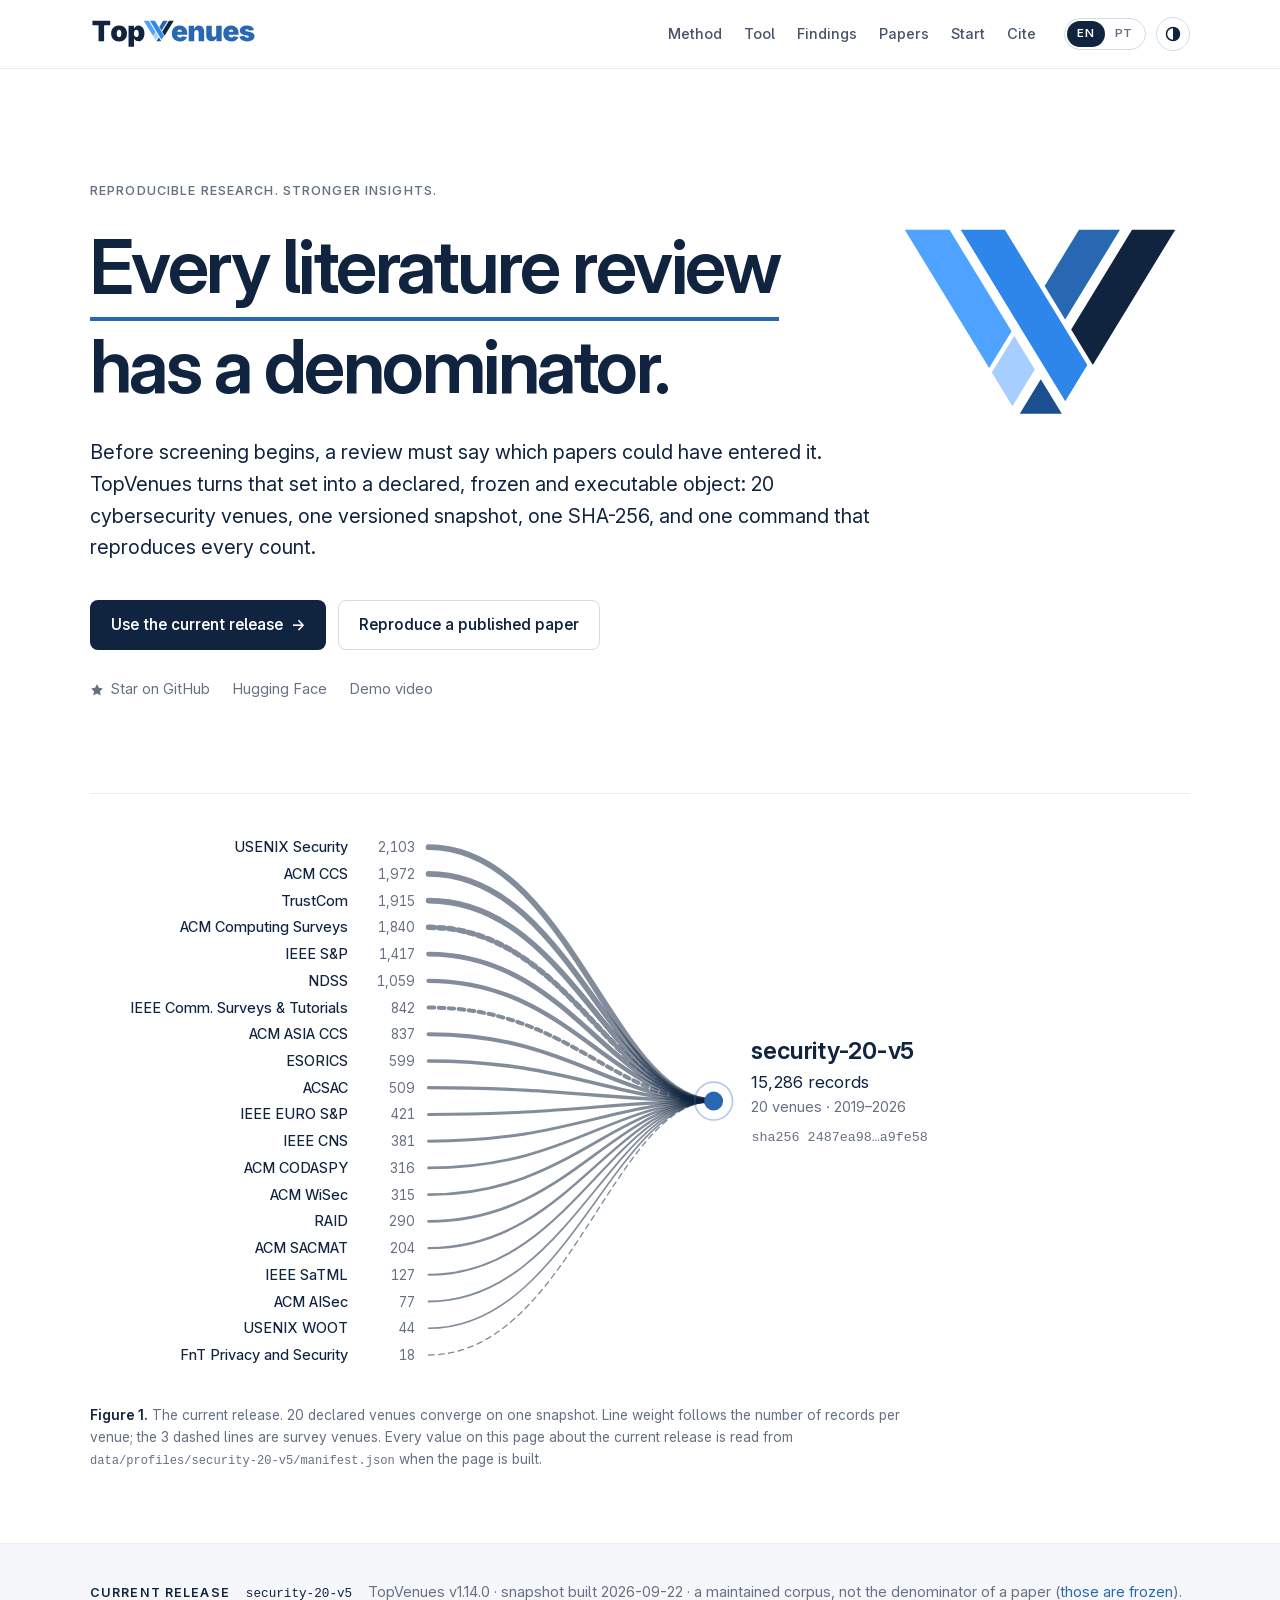
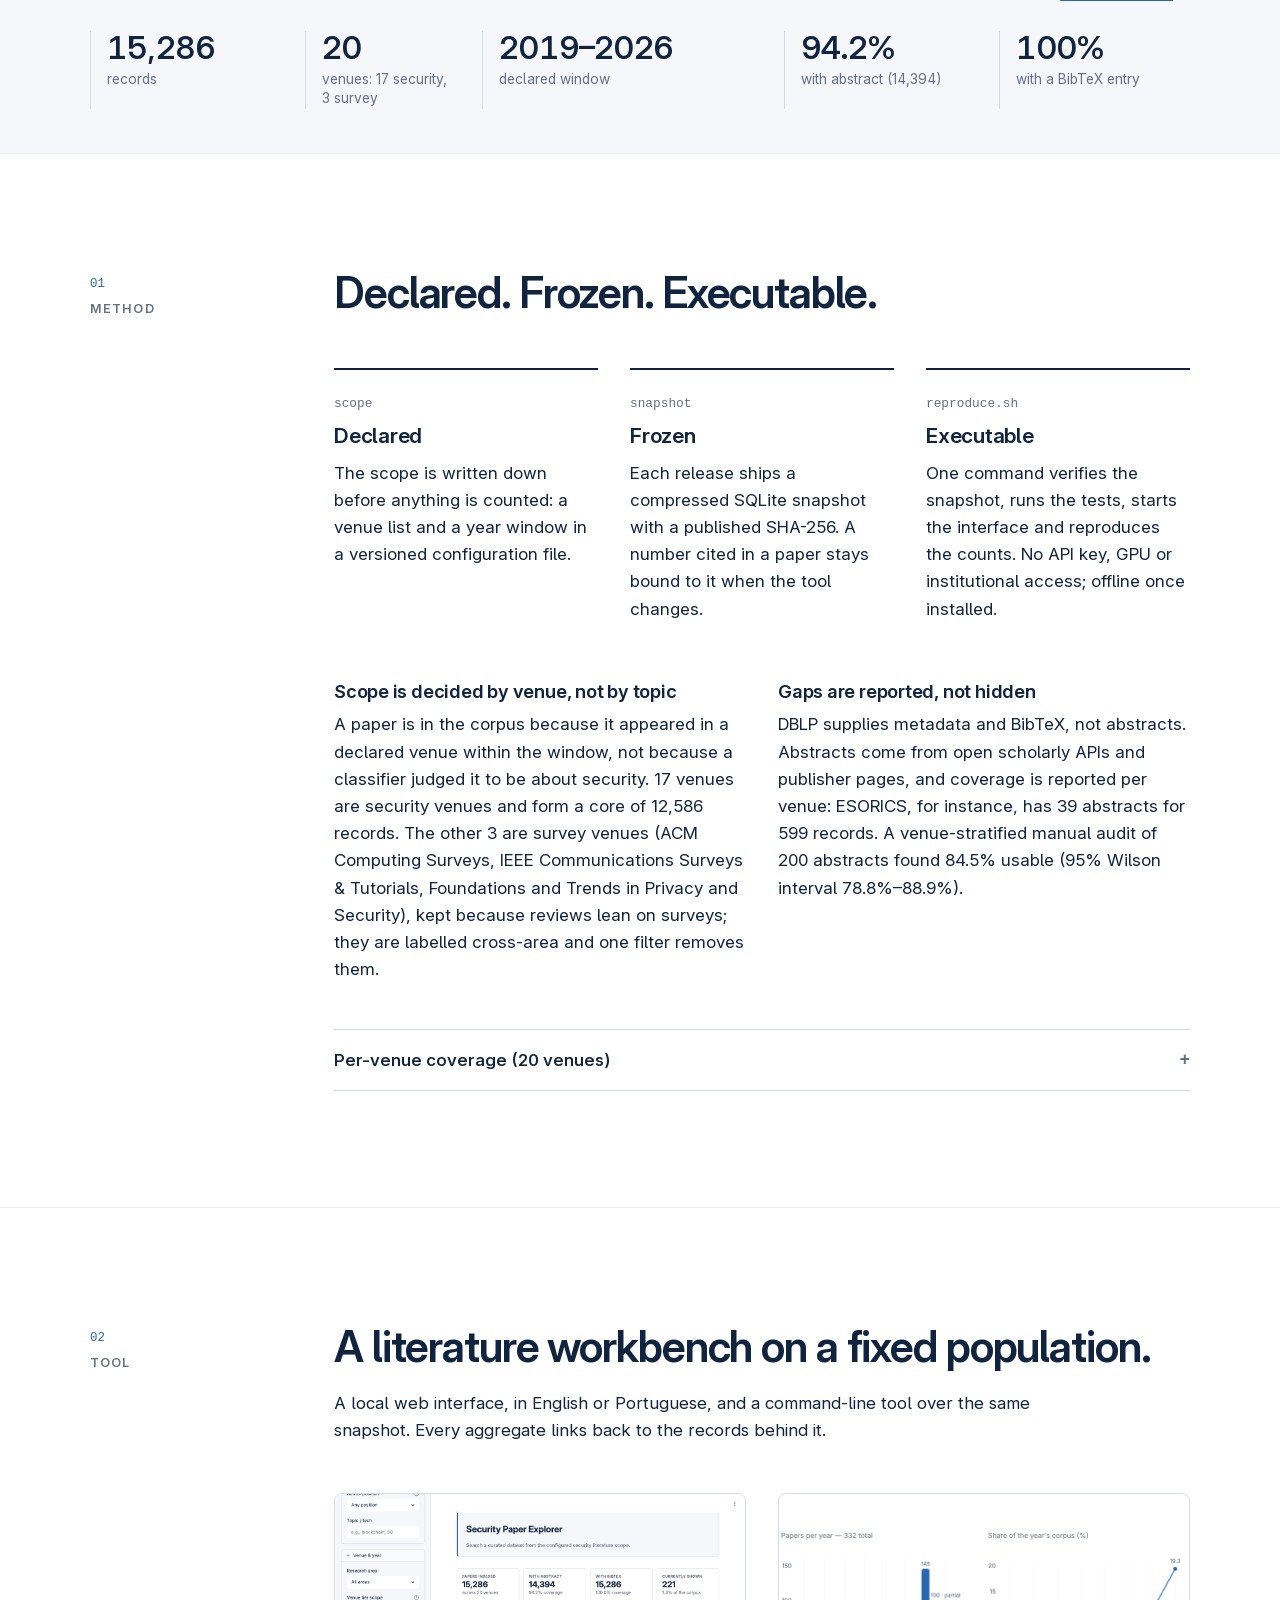
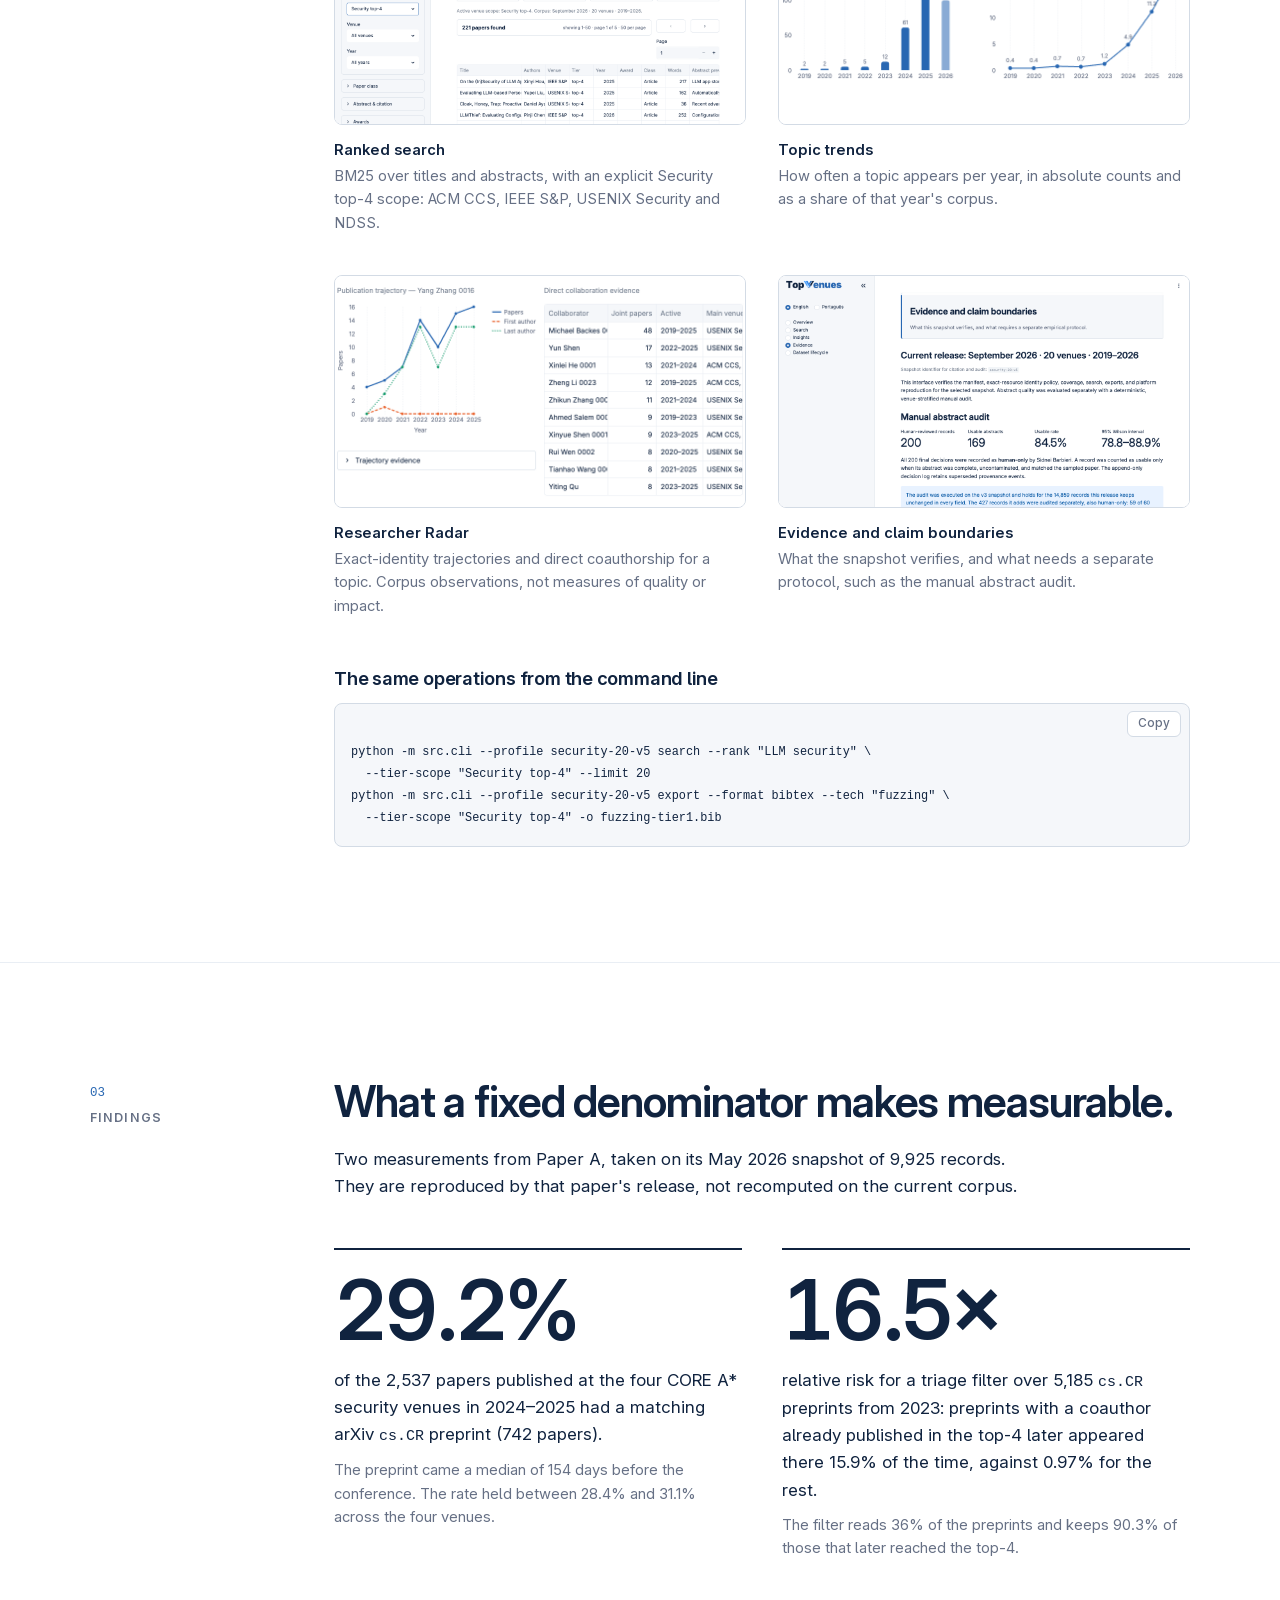
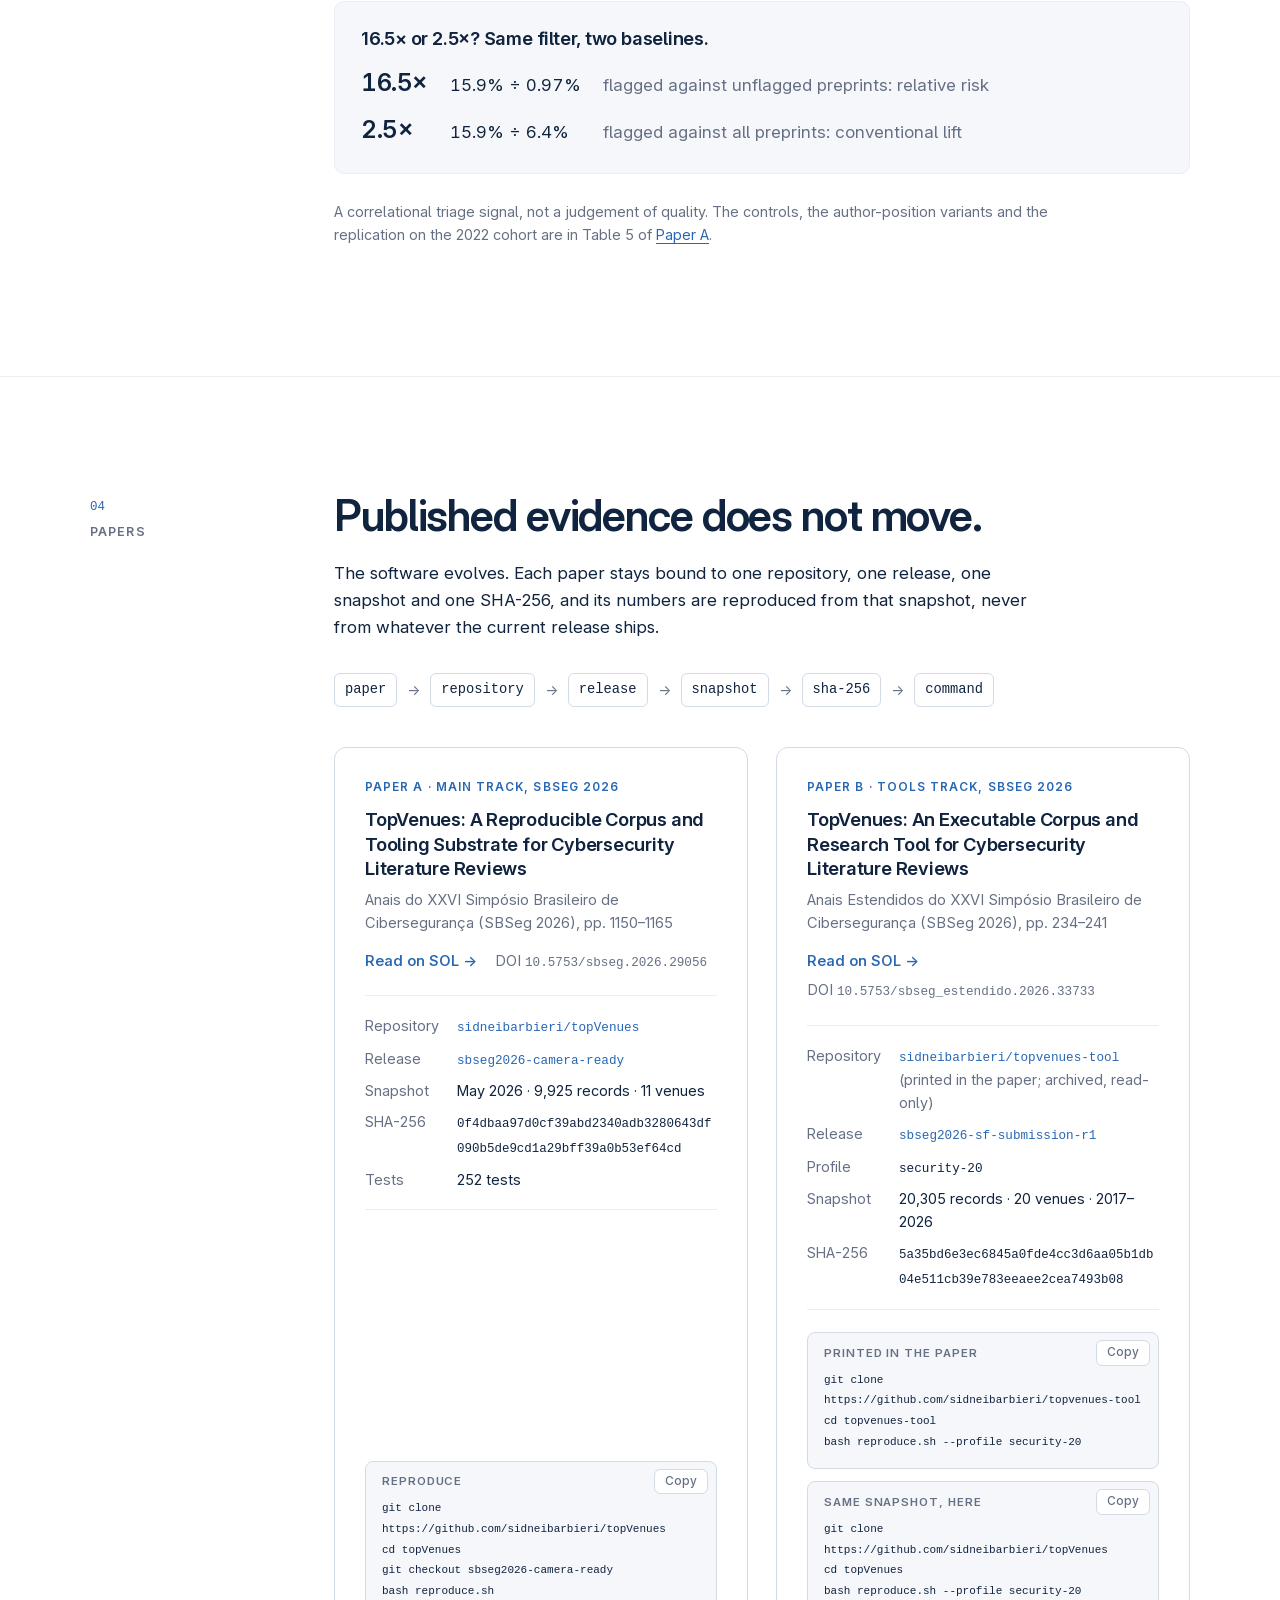
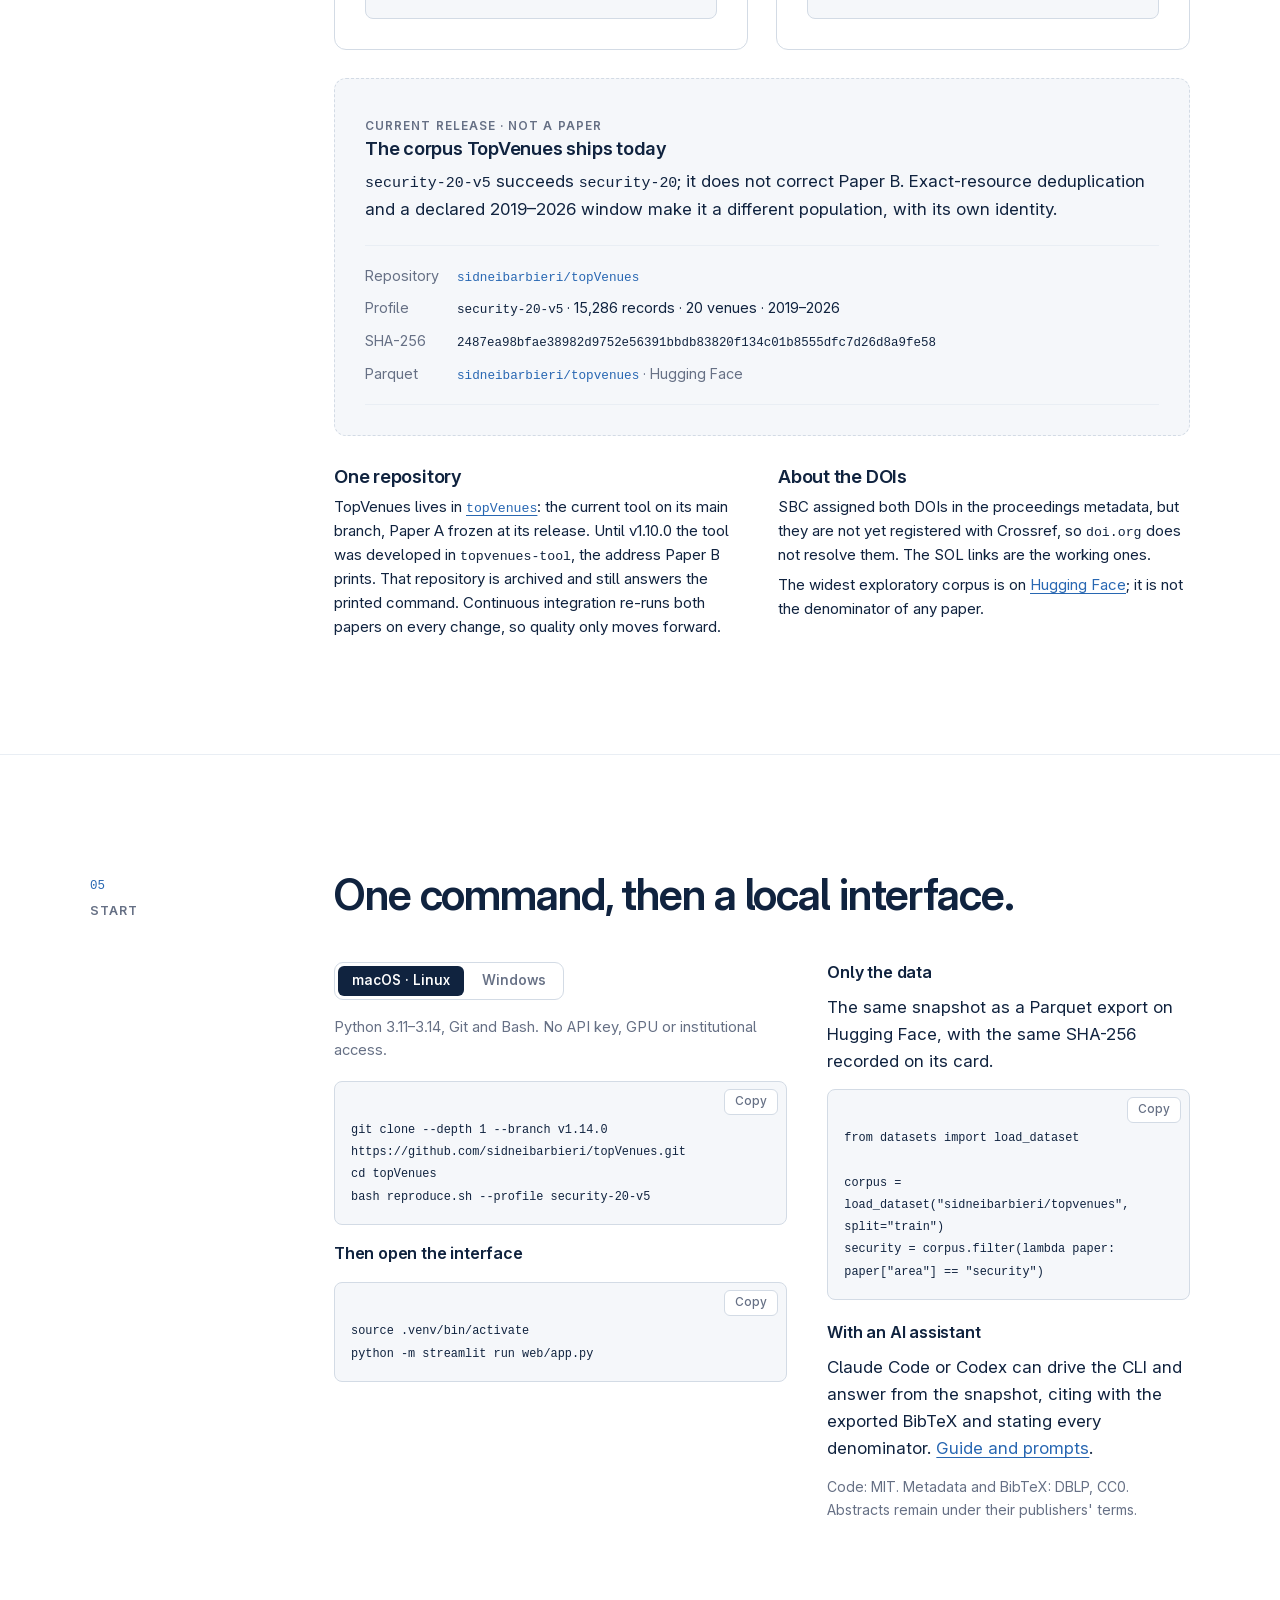
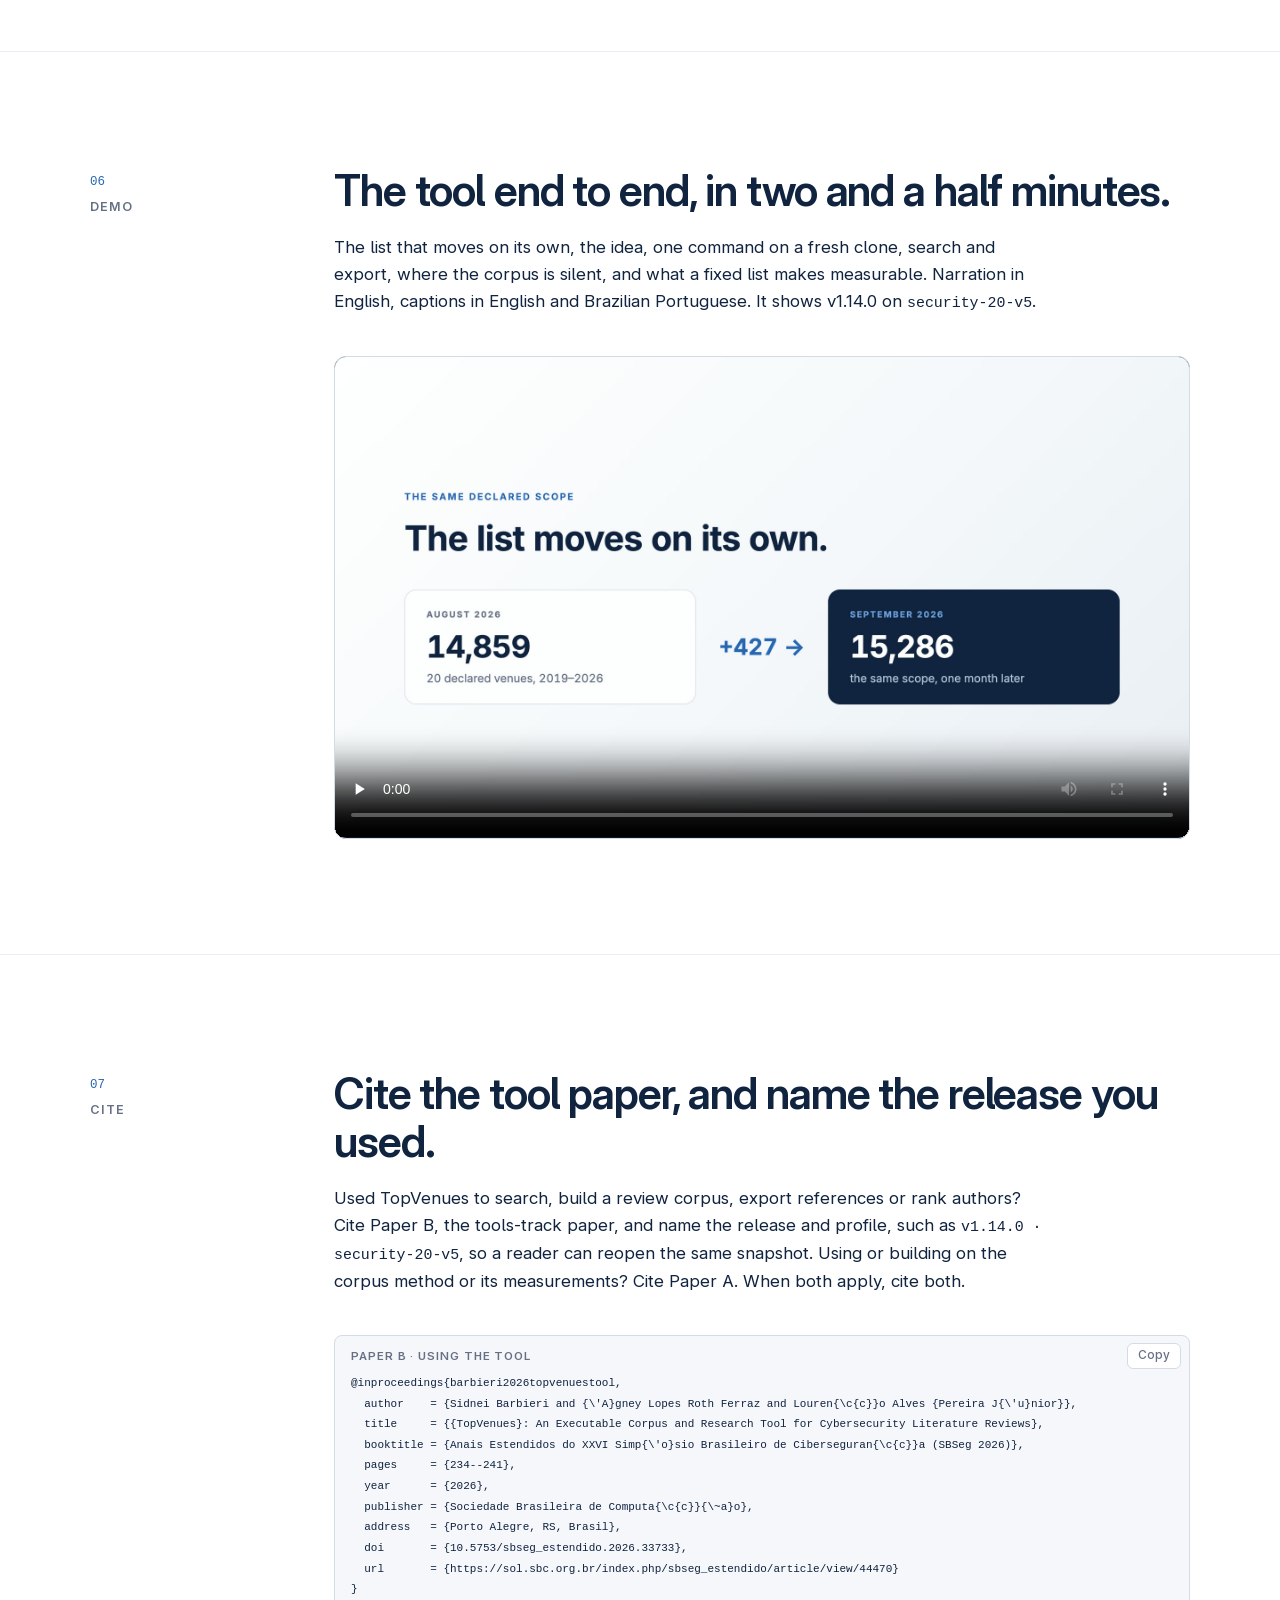
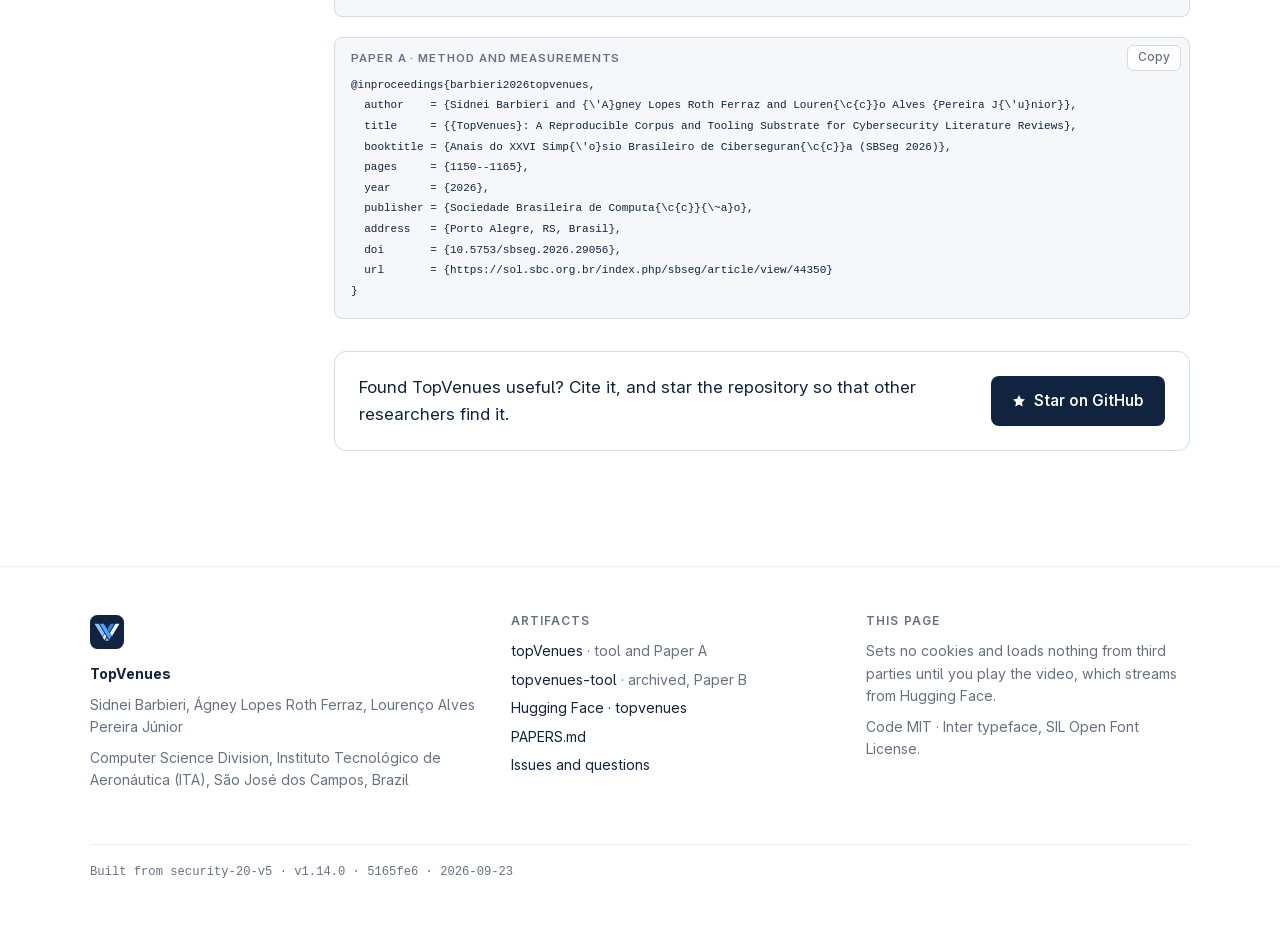
==== commit c5ee26b8: "Rebuild from topVenues main: the 2:32 demonstration on security-20-v5 Co-Authored-By: Claude Opus 5 " ====
--- a/index.html
+++ b/index.html
@@ -880,14 +880,14 @@
   <div class="wrap">
     <p class="sec-label"><span class="no">06</span><span data-l="en">Demo</span><span data-l="pt">Demo</span></p>
     <div>
-      <h2 id="demo-h"><span data-l="en">The tool end to end, in under eight minutes.</span><span data-l="pt">A ferramenta de ponta a ponta, em menos de oito minutos.</span></h2>
-      <p class="sec-intro" data-l="en">Installation and offline verification, search and export, the Insights page and the audit evidence. Narration in English, captions in English and Brazilian Portuguese. Recorded with v1.12.0, in the current visual identity.</p>
-      <p class="sec-intro" data-l="pt">Instalação e verificação offline, busca e exportação, a página Insights e as evidências de auditoria. Narração em inglês, legendas em inglês e português do Brasil. Gravado com a v1.12.0, na identidade visual atual.</p>
+      <h2 id="demo-h"><span data-l="en">The tool end to end, in two and a half minutes.</span><span data-l="pt">A ferramenta de ponta a ponta, em dois minutos e meio.</span></h2>
+      <p class="sec-intro" data-l="en">The list that moves on its own, the idea, one command on a fresh clone, search and export, where the corpus is silent, and what a fixed list makes measurable. Narration in English, captions in English and Brazilian Portuguese. It shows v1.14.0 on <code>security-20-v5</code>.</p>
+      <p class="sec-intro" data-l="pt">A lista que muda sozinha, a ideia, um comando num clone novo, busca e exportação, onde o corpus se cala, e o que uma lista fixa torna mensurável. Narração em inglês, legendas em inglês e português do Brasil. Mostra a v1.14.0 sobre o <code>security-20-v5</code>.</p>
       <div class="video">
         <video controls preload="none" playsinline crossorigin="anonymous" poster="assets/demo-poster.jpg" width="1280" height="720">
-          <source src="https://huggingface.co/datasets/sidneibarbieri/topvenues/resolve/main/assets/demo/topvenues-demo-v1.12.0.mp4" type="video/mp4">
-          <track kind="captions" src="https://huggingface.co/datasets/sidneibarbieri/topvenues/resolve/main/assets/demo/topvenues-demo-v1.12.0.en.vtt" srclang="en" label="English" data-track="en">
-          <track kind="captions" src="https://huggingface.co/datasets/sidneibarbieri/topvenues/resolve/main/assets/demo/topvenues-demo-v1.12.0.pt-BR.vtt" srclang="pt-BR" label="Português (Brasil)" data-track="pt">
+          <source src="https://huggingface.co/datasets/sidneibarbieri/topvenues/resolve/main/assets/demo/topvenues-demo-v1.14.0.mp4" type="video/mp4">
+          <track kind="captions" src="https://huggingface.co/datasets/sidneibarbieri/topvenues/resolve/main/assets/demo/topvenues-demo-v1.14.0.en.vtt" srclang="en" label="English" data-track="en">
+          <track kind="captions" src="https://huggingface.co/datasets/sidneibarbieri/topvenues/resolve/main/assets/demo/topvenues-demo-v1.14.0.pt-BR.vtt" srclang="pt-BR" label="Português (Brasil)" data-track="pt">
         </video>
       </div>
     </div>
@@ -961,7 +961,7 @@
       <p data-l="en">Code MIT · Inter typeface, SIL Open Font License.</p>
       <p data-l="pt">Código MIT · fonte Inter, SIL Open Font License.</p>
     </div>
-    <p class="stamp"><span data-l="en">Built from</span><span data-l="pt">Gerado a partir de</span> security-20-v5 · v1.14.0 · db63ef0 · 2026-09-22</p>
+    <p class="stamp"><span data-l="en">Built from</span><span data-l="pt">Gerado a partir de</span> security-20-v5 · v1.14.0 · 5165fe6 · 2026-09-23</p>
   </div>
 </footer>
 
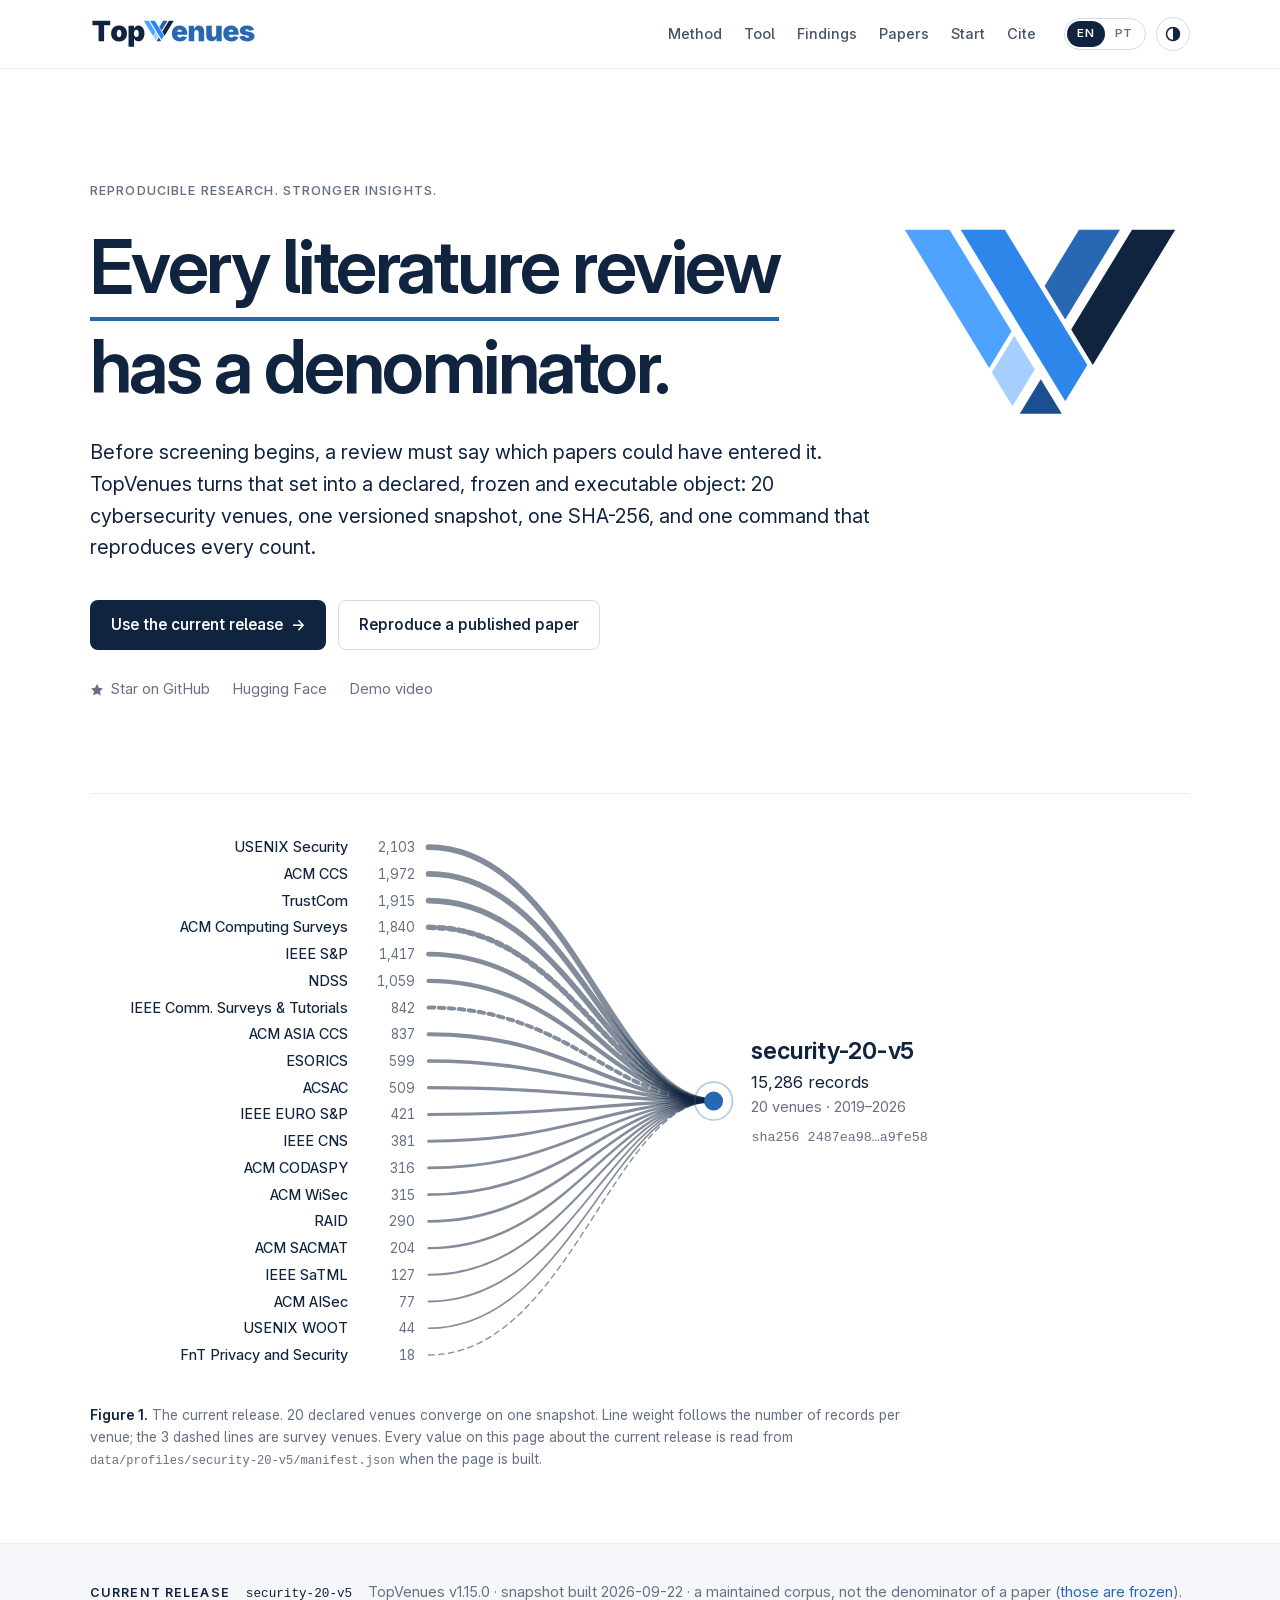
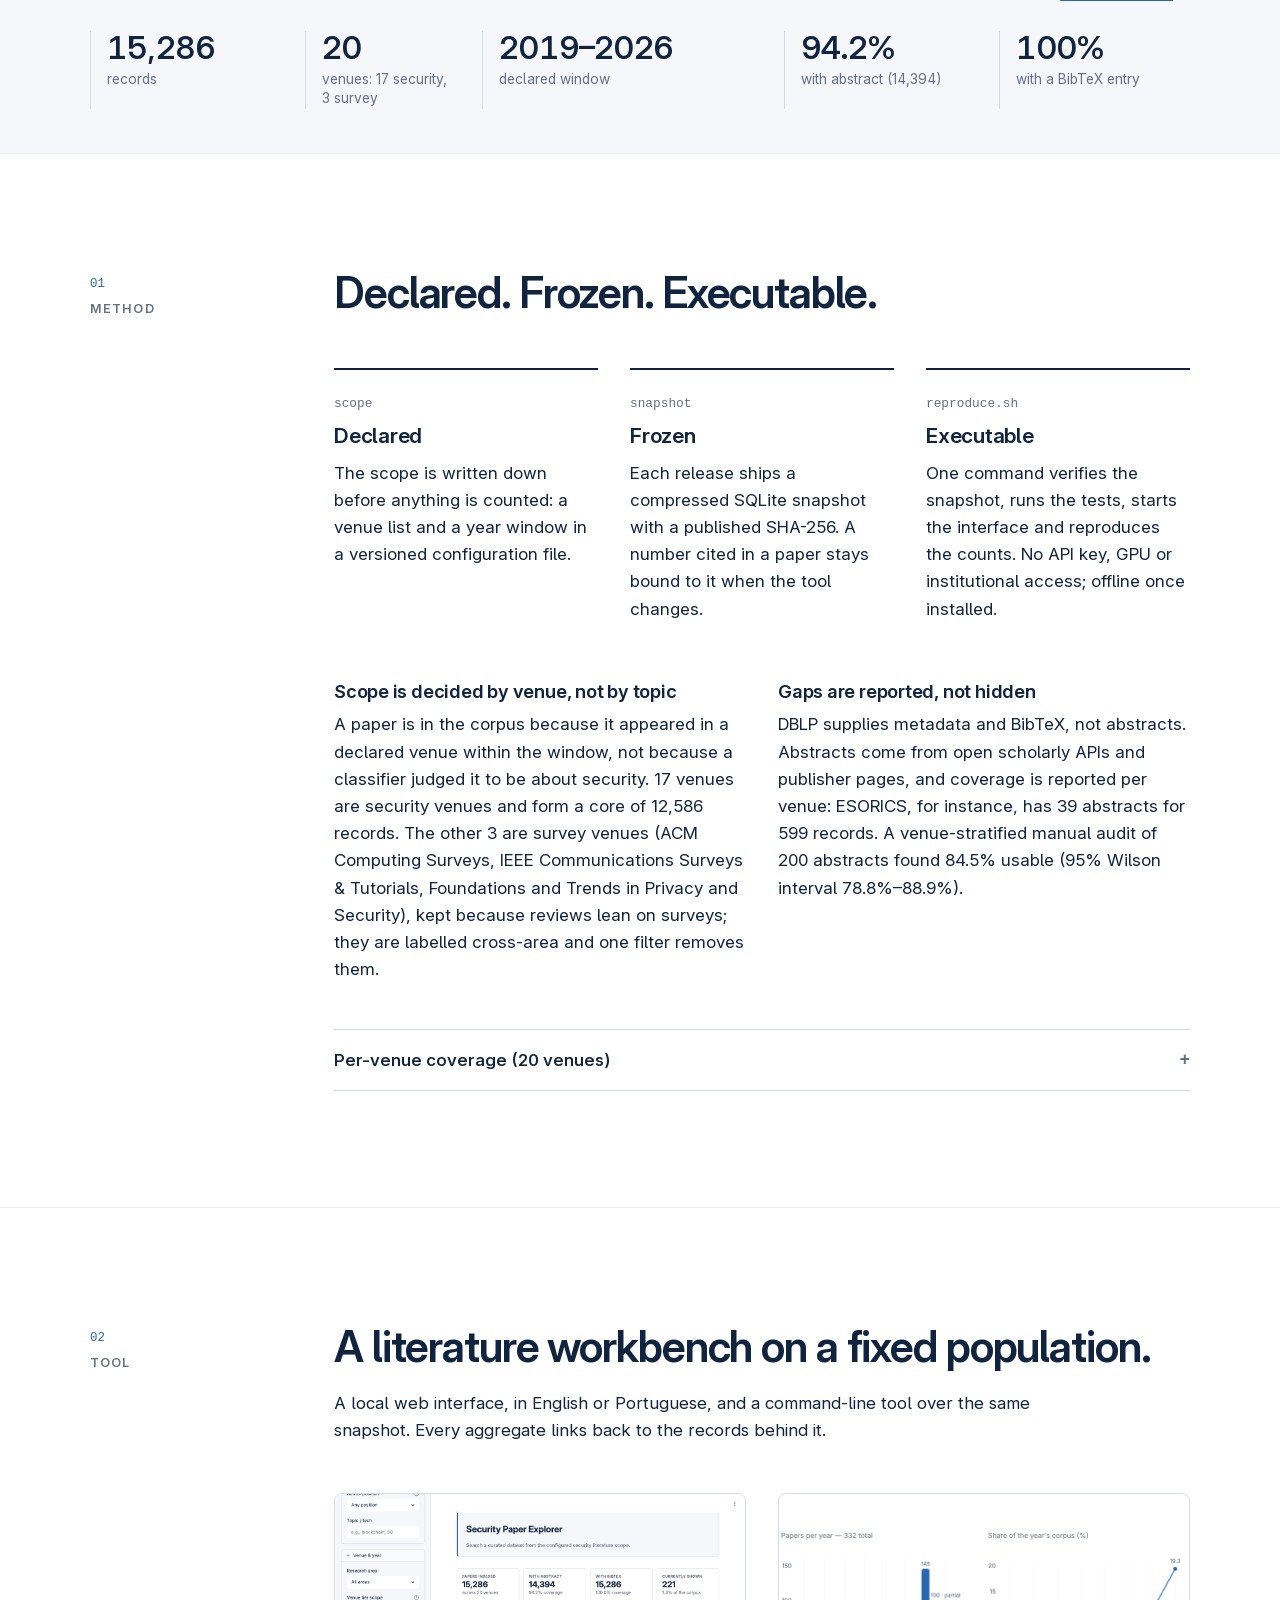
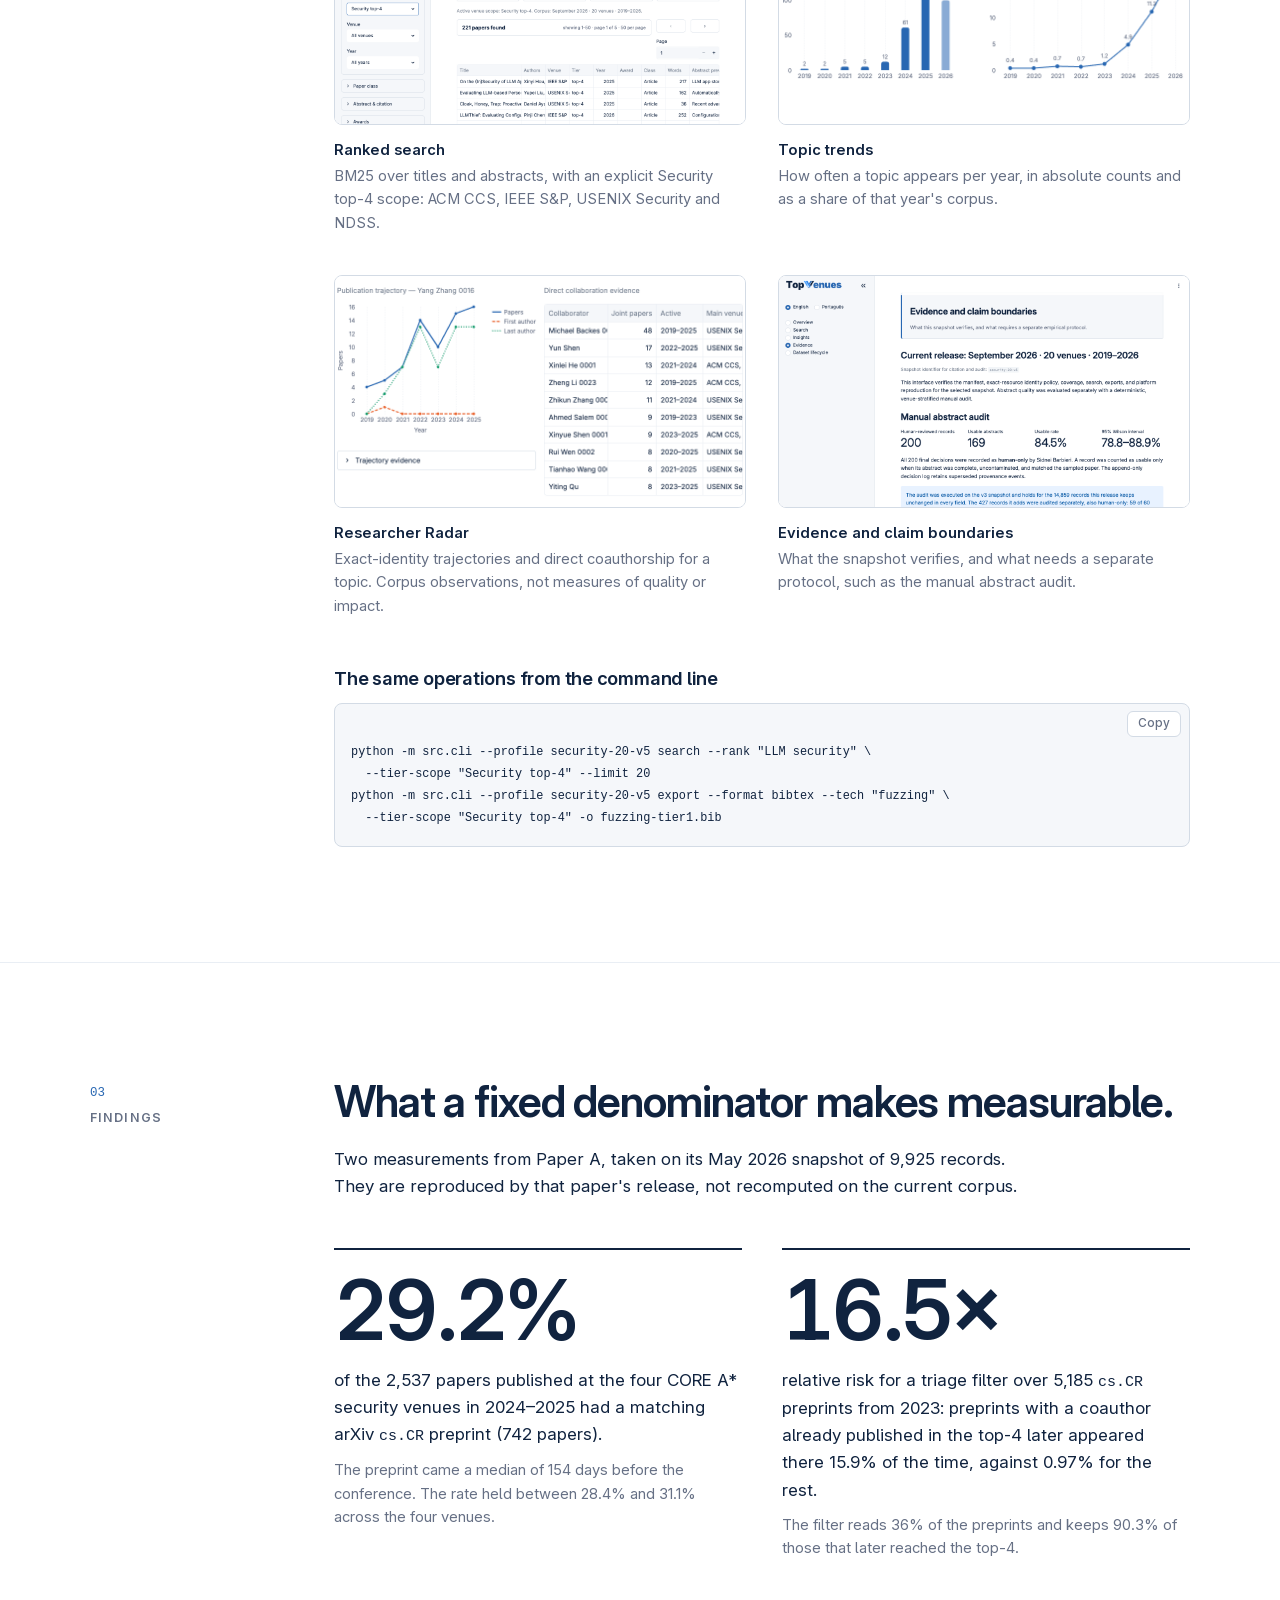
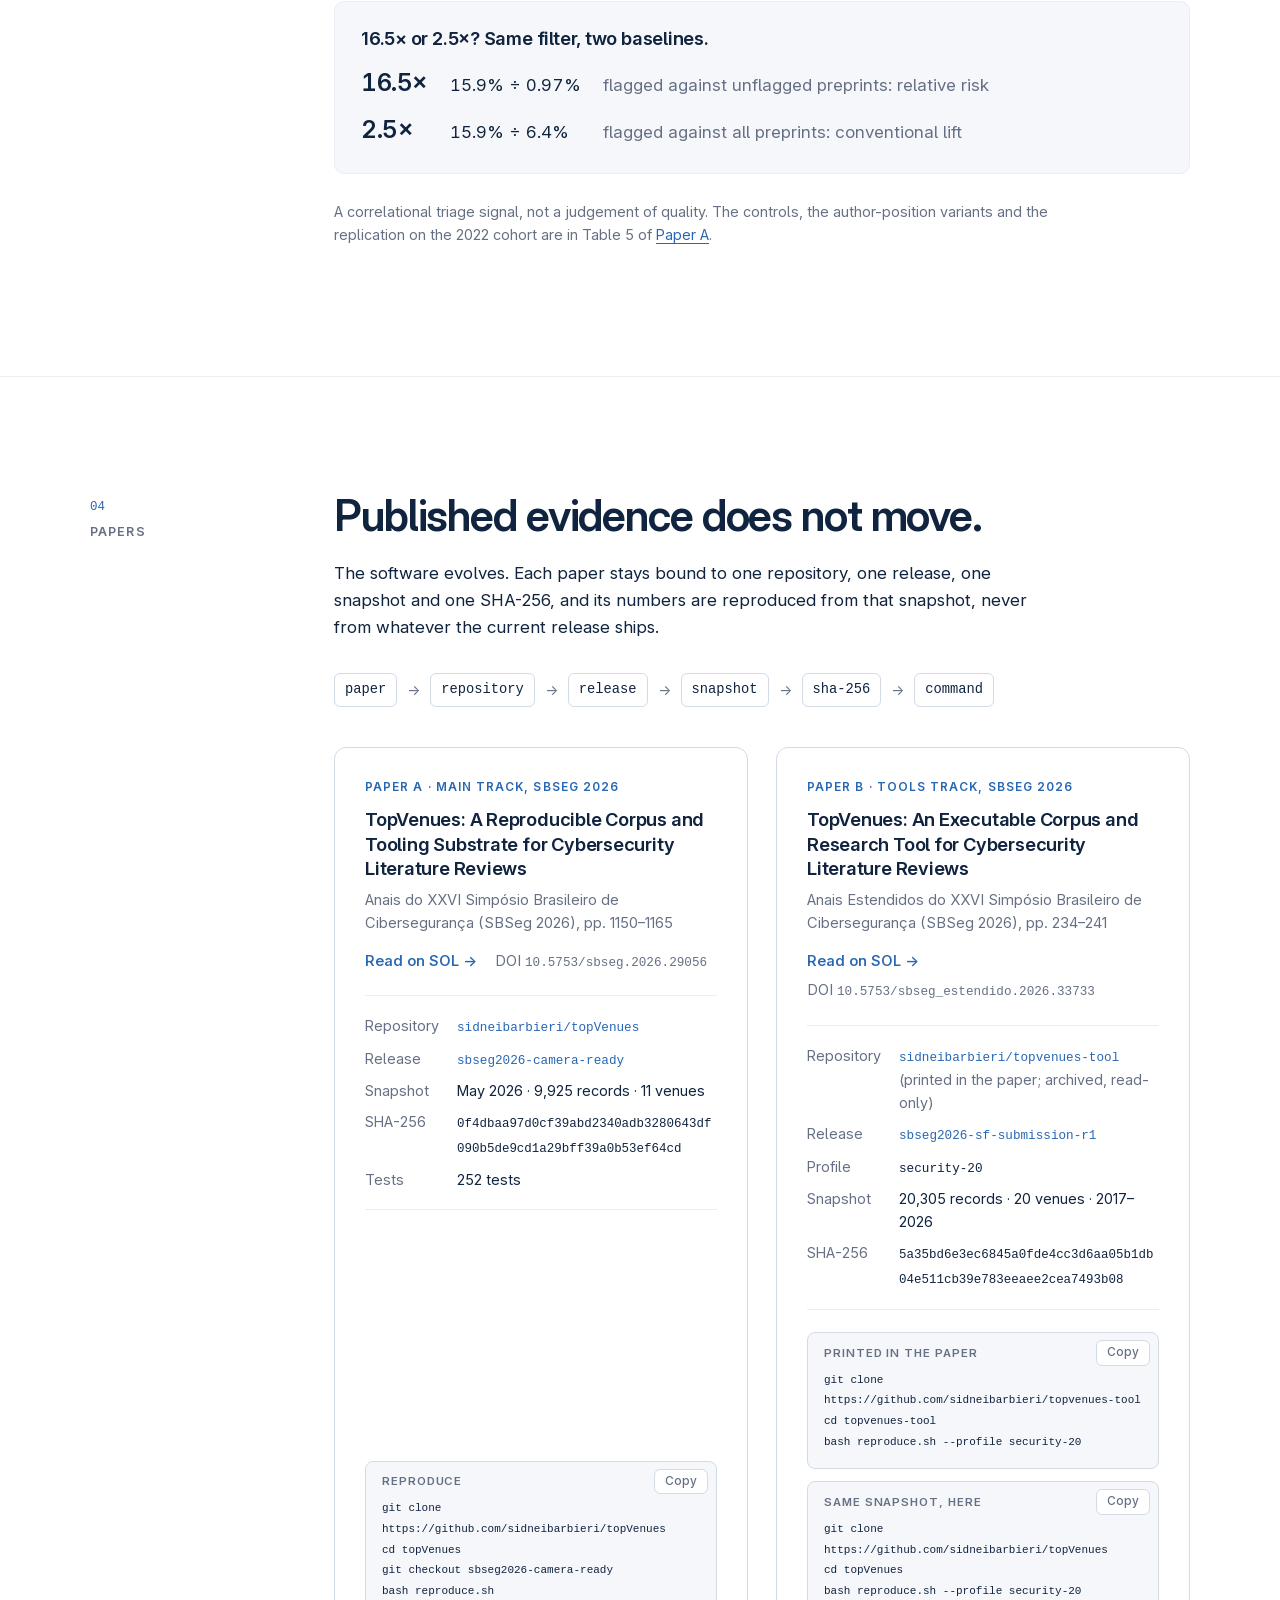
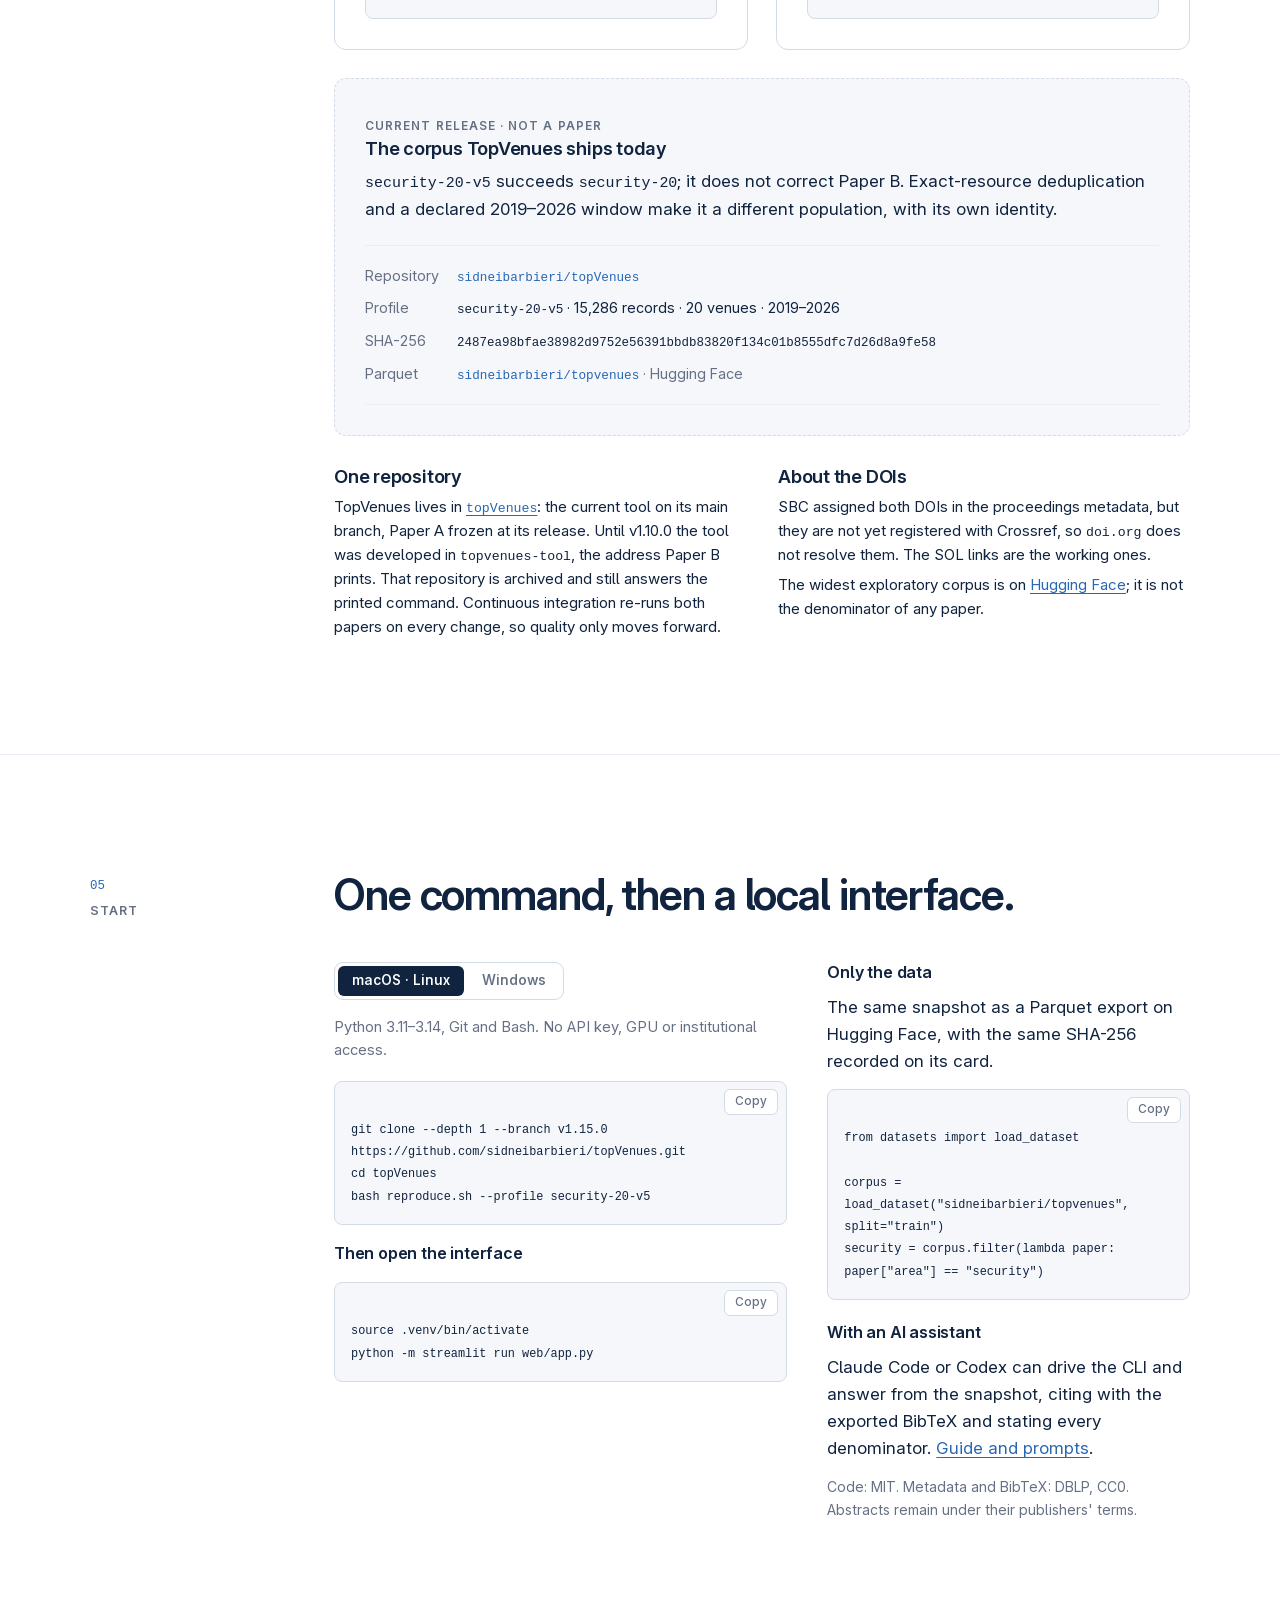
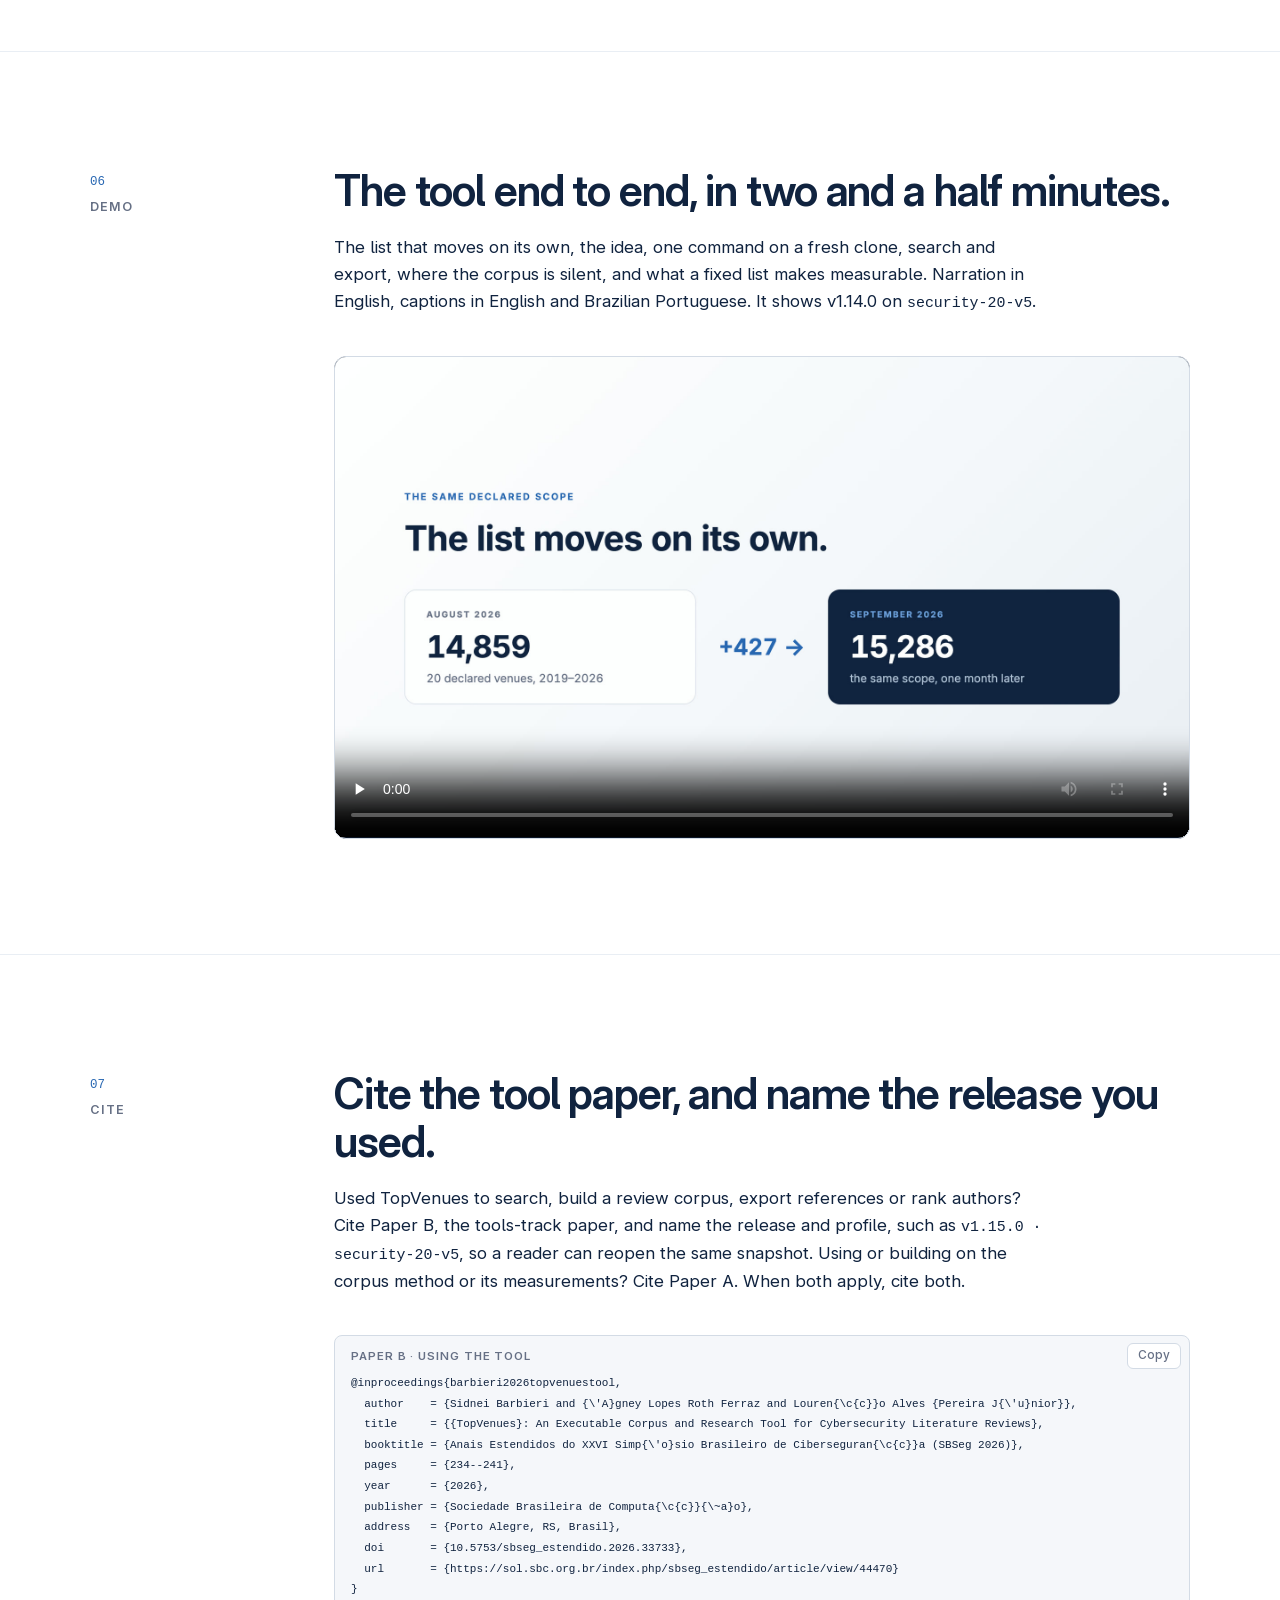
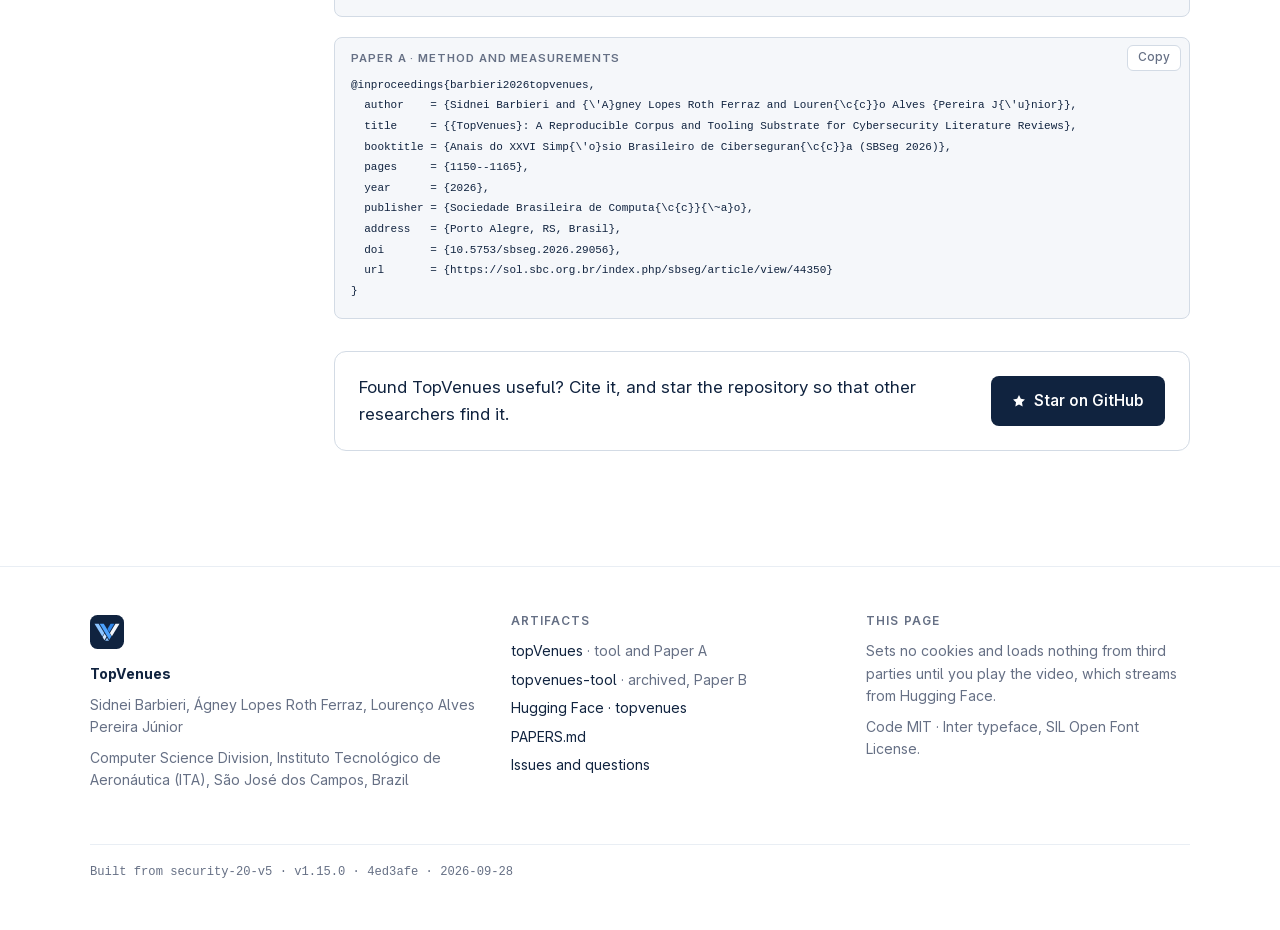
==== commit 51c51224: "Publish TopVenues v1.15.0 landing page" ====
--- a/index.html
+++ b/index.html
@@ -457,7 +457,7 @@
    "codeRepository": "https://github.com/sidneibarbieri/topVenues",
    "programmingLanguage": "Python",
    "license": "https://opensource.org/licenses/MIT",
-   "softwareVersion": "1.14.0"
+   "softwareVersion": "1.15.0"
   },
   {
    "@type": "ScholarlyArticle",
@@ -610,7 +610,7 @@
     <div class="release-head">
       <strong id="release-h"><span data-l="en">Current release</span><span data-l="pt">Versão atual</span></strong>
       <code>security-20-v5</code>
-      <span class="note"><span data-l="en">TopVenues v1.14.0 · snapshot built 2026-09-22 · a maintained corpus, not the denominator of a paper (<a href="#papers">those are frozen</a>).</span><span data-l="pt">TopVenues v1.14.0 · snapshot gerado em 2026-09-22 · um corpus mantido, não o denominador de um artigo (<a href="#papers">esses estão congelados</a>).</span></span>
+      <span class="note"><span data-l="en">TopVenues v1.15.0 · snapshot built 2026-09-22 · a maintained corpus, not the denominator of a paper (<a href="#papers">those are frozen</a>).</span><span data-l="pt">TopVenues v1.15.0 · snapshot gerado em 2026-09-22 · um corpus mantido, não o denominador de um artigo (<a href="#papers">esses estão congelados</a>).</span></span>
     </div>
     <dl class="stats">
       <div><dt><span data-l="en">records</span><span data-l="pt">registros</span></dt><dd><span data-l="en">15,286</span><span data-l="pt">15.286</span></dd></div>
@@ -839,7 +839,7 @@
           <div role="tabpanel" id="pane-unix" aria-labelledby="tab-unix">
             <p class="req" data-l="en">Python 3.11–3.14, Git and Bash. No API key, GPU or institutional access.</p>
             <p class="req" data-l="pt">Python 3.11–3.14, Git e Bash. Sem chave de API, GPU ou acesso institucional.</p>
-            <div class="code"><div class="code-bar"><span class="code-label"></span><button class="copy" type="button" data-copy><span data-l="en">Copy</span><span data-l="pt">Copiar</span></button></div><pre><code>git clone --depth 1 --branch v1.14.0 https://github.com/sidneibarbieri/topVenues.git
+            <div class="code"><div class="code-bar"><span class="code-label"></span><button class="copy" type="button" data-copy><span data-l="en">Copy</span><span data-l="pt">Copiar</span></button></div><pre><code>git clone --depth 1 --branch v1.15.0 https://github.com/sidneibarbieri/topVenues.git
 cd topVenues
 bash reproduce.sh --profile security-20-v5</code></pre></div>
             <h3><span data-l="en">Then open the interface</span><span data-l="pt">Depois, abra a interface</span></h3>
@@ -849,7 +849,7 @@
           <div role="tabpanel" id="pane-win" aria-labelledby="tab-win" hidden>
             <p class="req" data-l="en">Python 3.11–3.14 with the <code>py</code> launcher, Git and PowerShell.</p>
             <p class="req" data-l="pt">Python 3.11–3.14 com o launcher <code>py</code>, Git e PowerShell.</p>
-            <div class="code"><div class="code-bar"><span class="code-label"></span><button class="copy" type="button" data-copy><span data-l="en">Copy</span><span data-l="pt">Copiar</span></button></div><pre><code>git clone --depth 1 --branch v1.14.0 https://github.com/sidneibarbieri/topVenues.git
+            <div class="code"><div class="code-bar"><span class="code-label"></span><button class="copy" type="button" data-copy><span data-l="en">Copy</span><span data-l="pt">Copiar</span></button></div><pre><code>git clone --depth 1 --branch v1.15.0 https://github.com/sidneibarbieri/topVenues.git
 cd topVenues
 powershell -ExecutionPolicy Bypass -File .\reproduce.ps1 -Profile security-20-v5</code></pre></div>
             <h3><span data-l="en">Then open the interface</span><span data-l="pt">Depois, abra a interface</span></h3>
@@ -899,8 +899,8 @@
     <p class="sec-label"><span class="no">07</span><span data-l="en">Cite</span><span data-l="pt">Citar</span></p>
     <div>
       <h2 id="cite-h"><span data-l="en">Cite the tool paper, and name the release you used.</span><span data-l="pt">Cite o artigo da ferramenta e informe a versão que você usou.</span></h2>
-      <p class="sec-intro" data-l="en">Used TopVenues to search, build a review corpus, export references or rank authors? Cite Paper B, the tools-track paper, and name the release and profile, such as <code>v1.14.0 · security-20-v5</code>, so a reader can reopen the same snapshot. Using or building on the corpus method or its measurements? Cite Paper A. When both apply, cite both.</p>
-      <p class="sec-intro" data-l="pt">Usou o TopVenues para buscar, montar o corpus de uma revisão, exportar referências ou ranquear autores? Cite o Artigo B, da trilha de ferramentas, e informe a versão e o perfil, como <code>v1.14.0 · security-20-v5</code>, para que o leitor reabra o mesmo snapshot. Usa ou estende o método do corpus ou suas medições? Cite o Artigo A. Quando os dois se aplicam, cite os dois.</p>
+      <p class="sec-intro" data-l="en">Used TopVenues to search, build a review corpus, export references or rank authors? Cite Paper B, the tools-track paper, and name the release and profile, such as <code>v1.15.0 · security-20-v5</code>, so a reader can reopen the same snapshot. Using or building on the corpus method or its measurements? Cite Paper A. When both apply, cite both.</p>
+      <p class="sec-intro" data-l="pt">Usou o TopVenues para buscar, montar o corpus de uma revisão, exportar referências ou ranquear autores? Cite o Artigo B, da trilha de ferramentas, e informe a versão e o perfil, como <code>v1.15.0 · security-20-v5</code>, para que o leitor reabra o mesmo snapshot. Usa ou estende o método do corpus ou suas medições? Cite o Artigo A. Quando os dois se aplicam, cite os dois.</p>
       <div class="cite">
         <div class="code"><div class="code-bar"><span class="code-label"><span data-l="en">Paper B · using the tool</span><span data-l="pt">Artigo B · uso da ferramenta</span></span><button class="copy" type="button" data-copy><span data-l="en">Copy</span><span data-l="pt">Copiar</span></button></div><pre><code>@inproceedings{barbieri2026topvenuestool,
   author    = {Sidnei Barbieri and {\&#x27;A}gney Lopes Roth Ferraz and Louren{\c{c}}o Alves {Pereira J{\&#x27;u}nior}},
@@ -961,7 +961,7 @@
       <p data-l="en">Code MIT · Inter typeface, SIL Open Font License.</p>
       <p data-l="pt">Código MIT · fonte Inter, SIL Open Font License.</p>
     </div>
-    <p class="stamp"><span data-l="en">Built from</span><span data-l="pt">Gerado a partir de</span> security-20-v5 · v1.14.0 · 5165fe6 · 2026-09-23</p>
+    <p class="stamp"><span data-l="en">Built from</span><span data-l="pt">Gerado a partir de</span> security-20-v5 · v1.15.0 · 4ed3afe · 2026-09-28</p>
   </div>
 </footer>
 
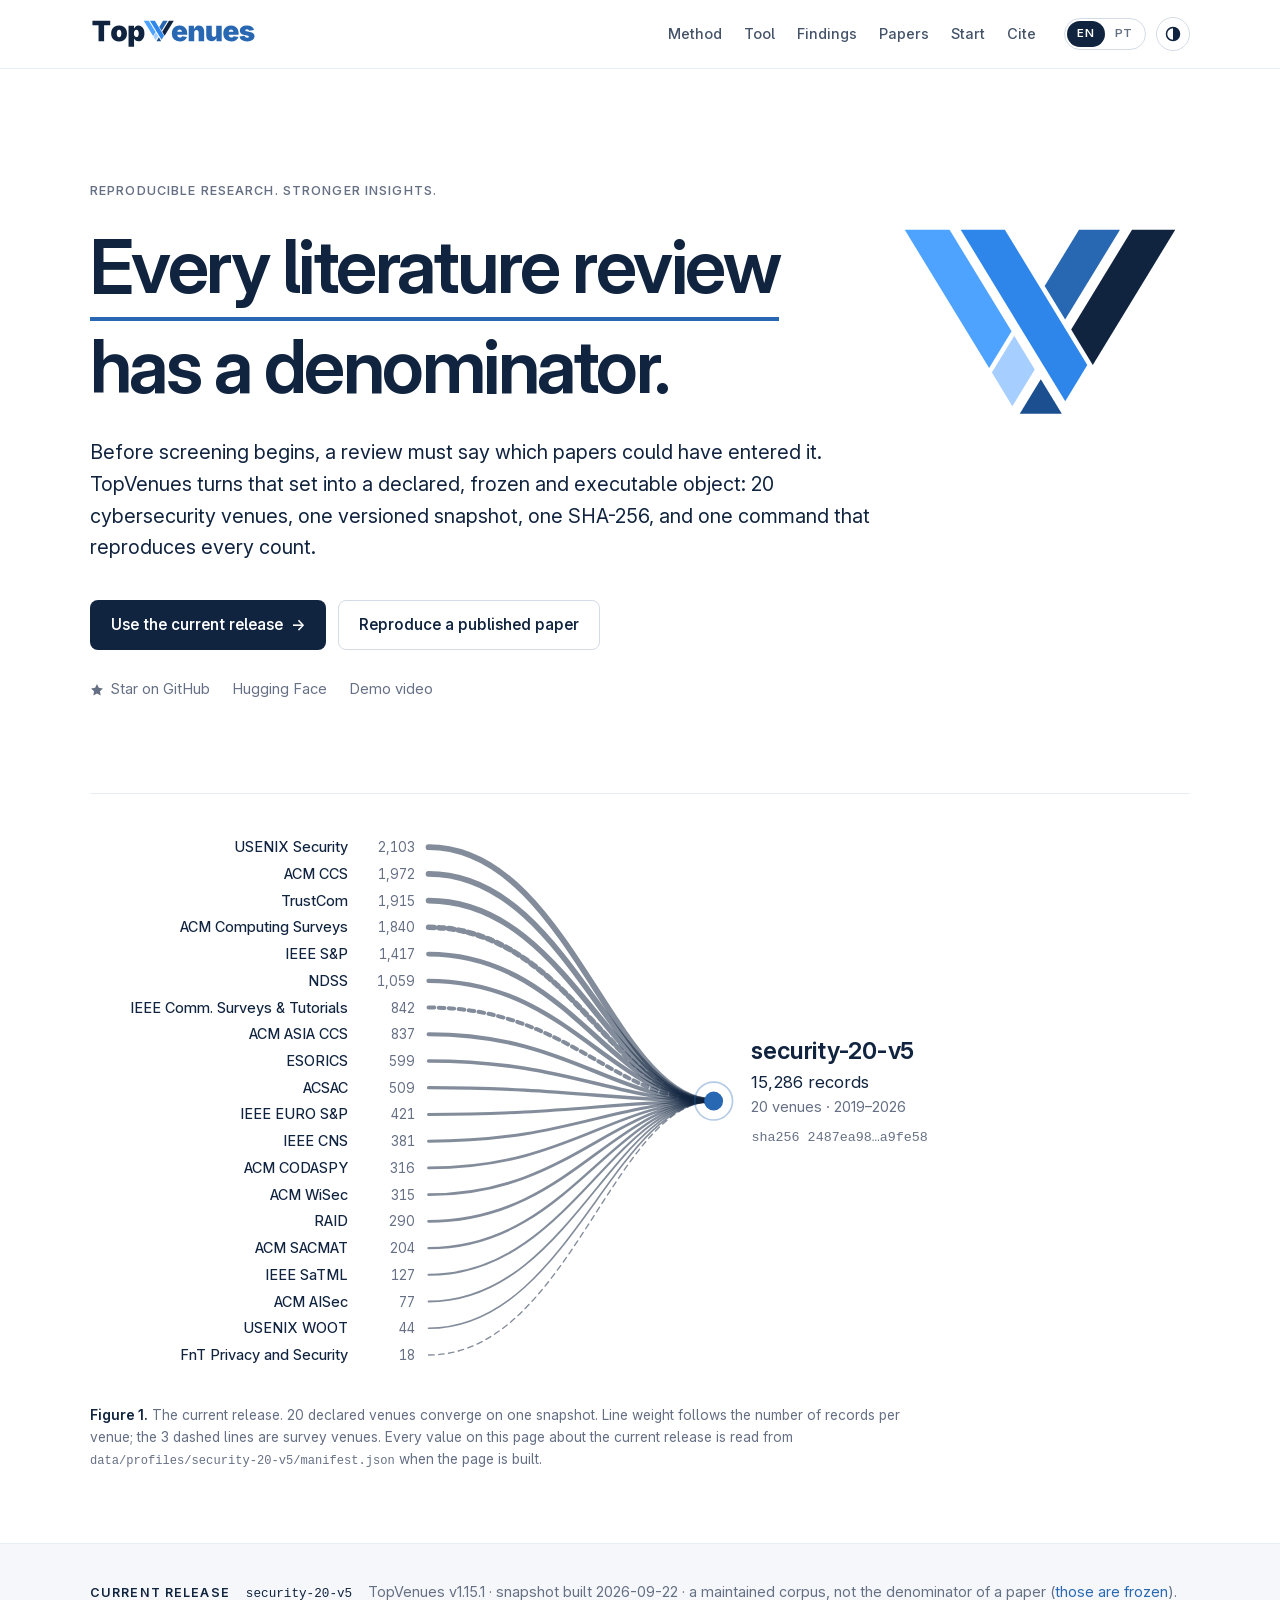
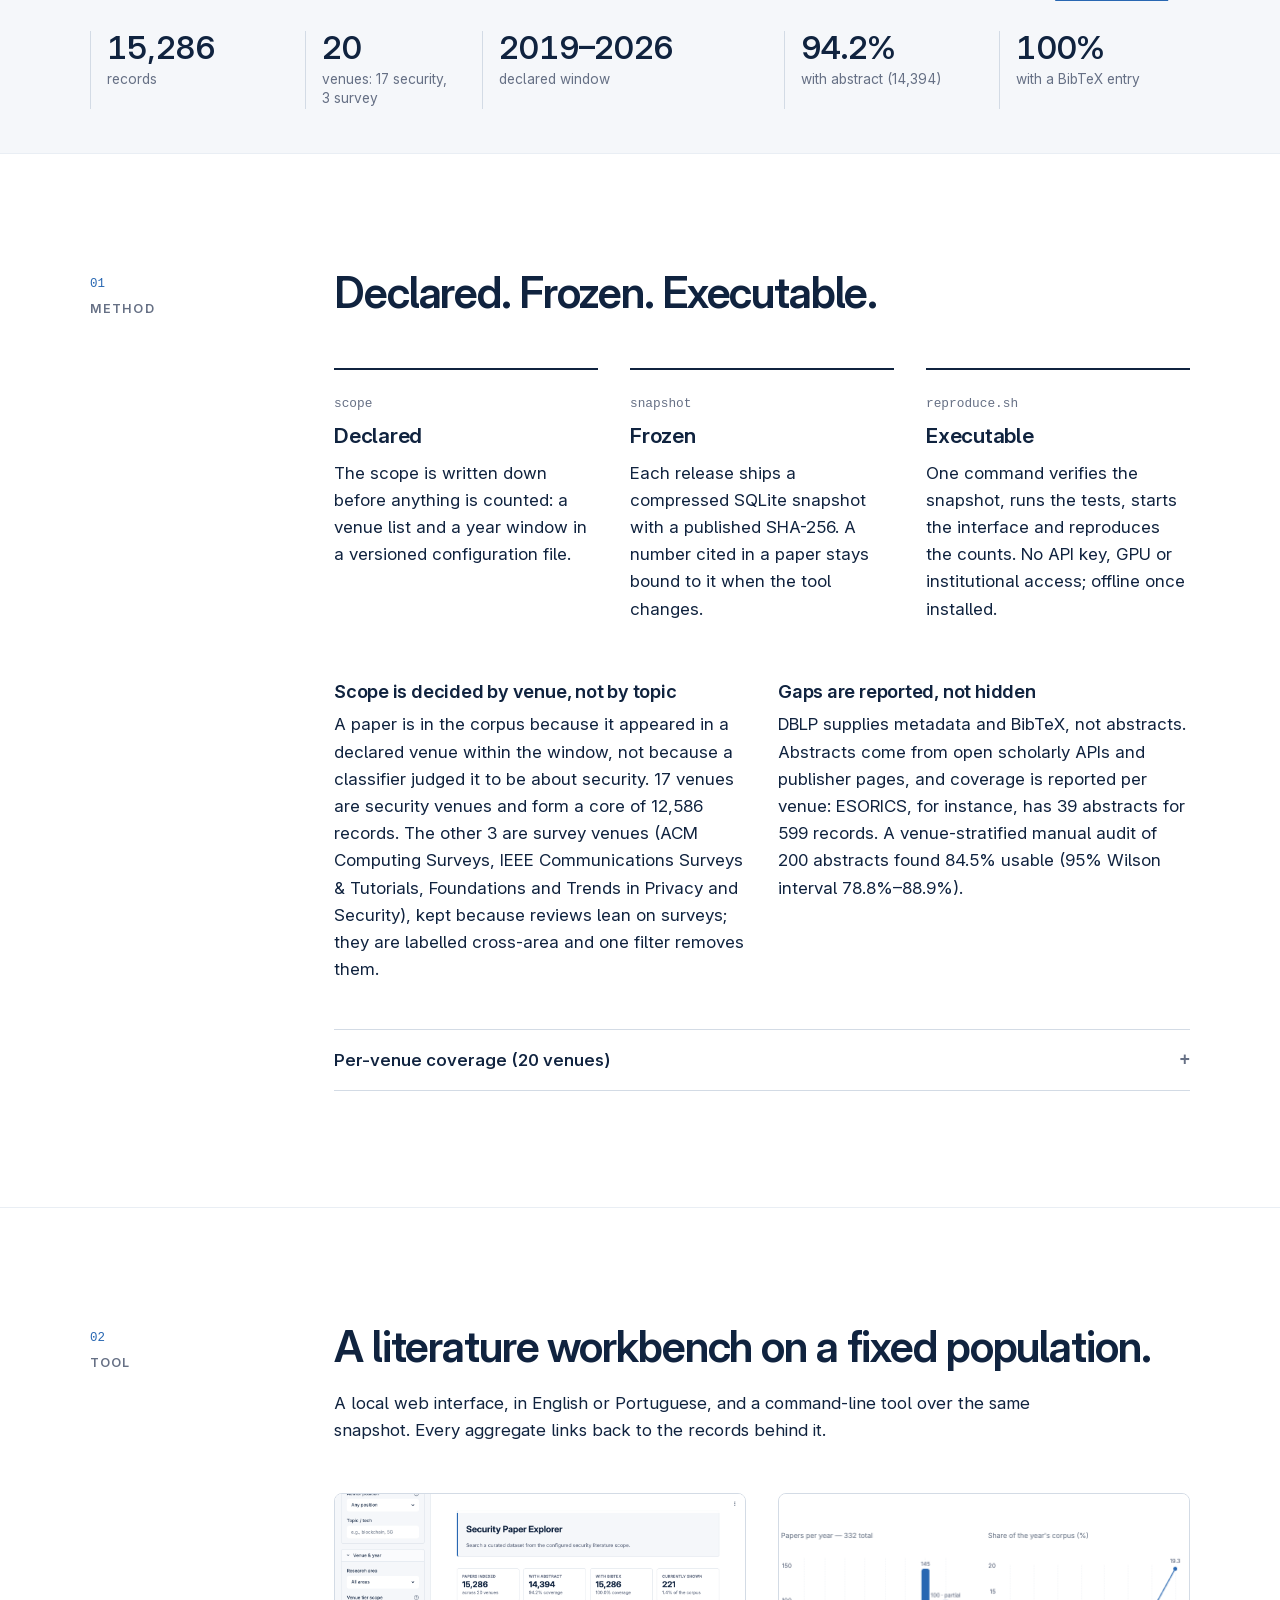
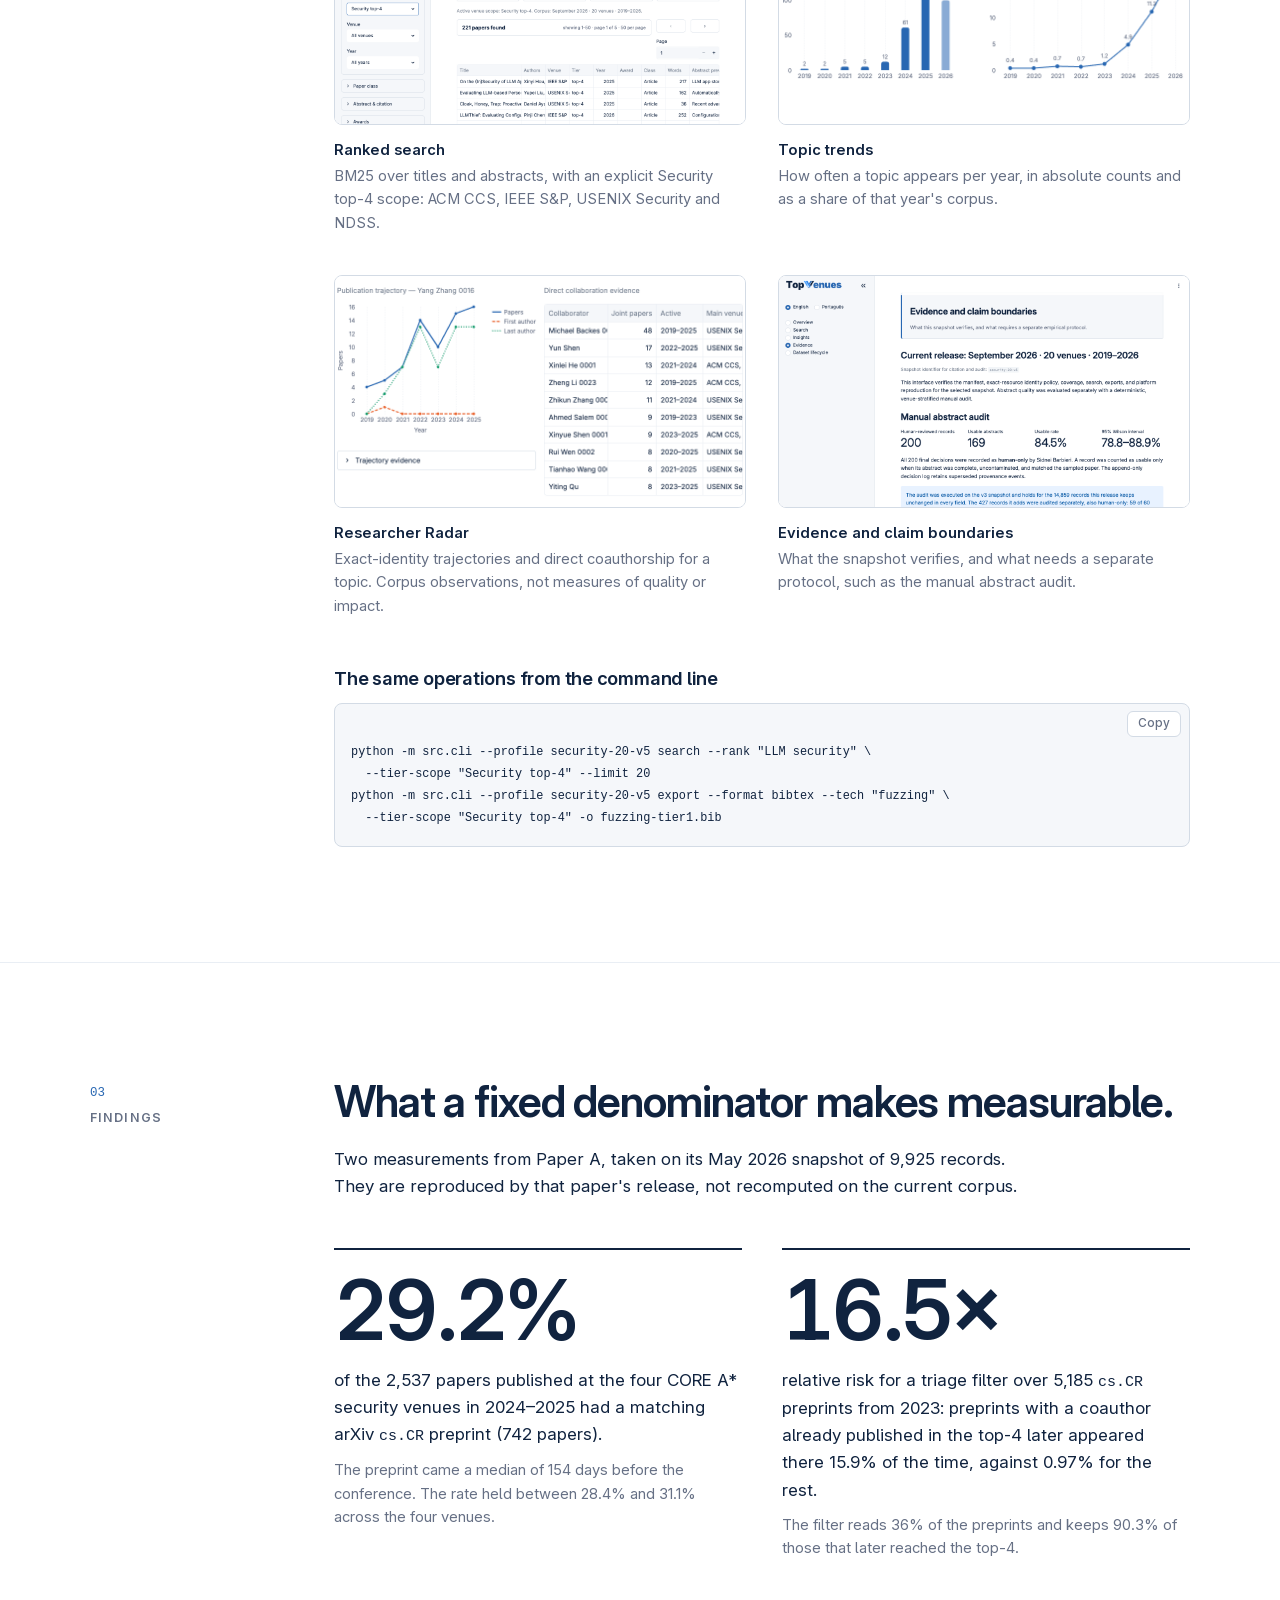
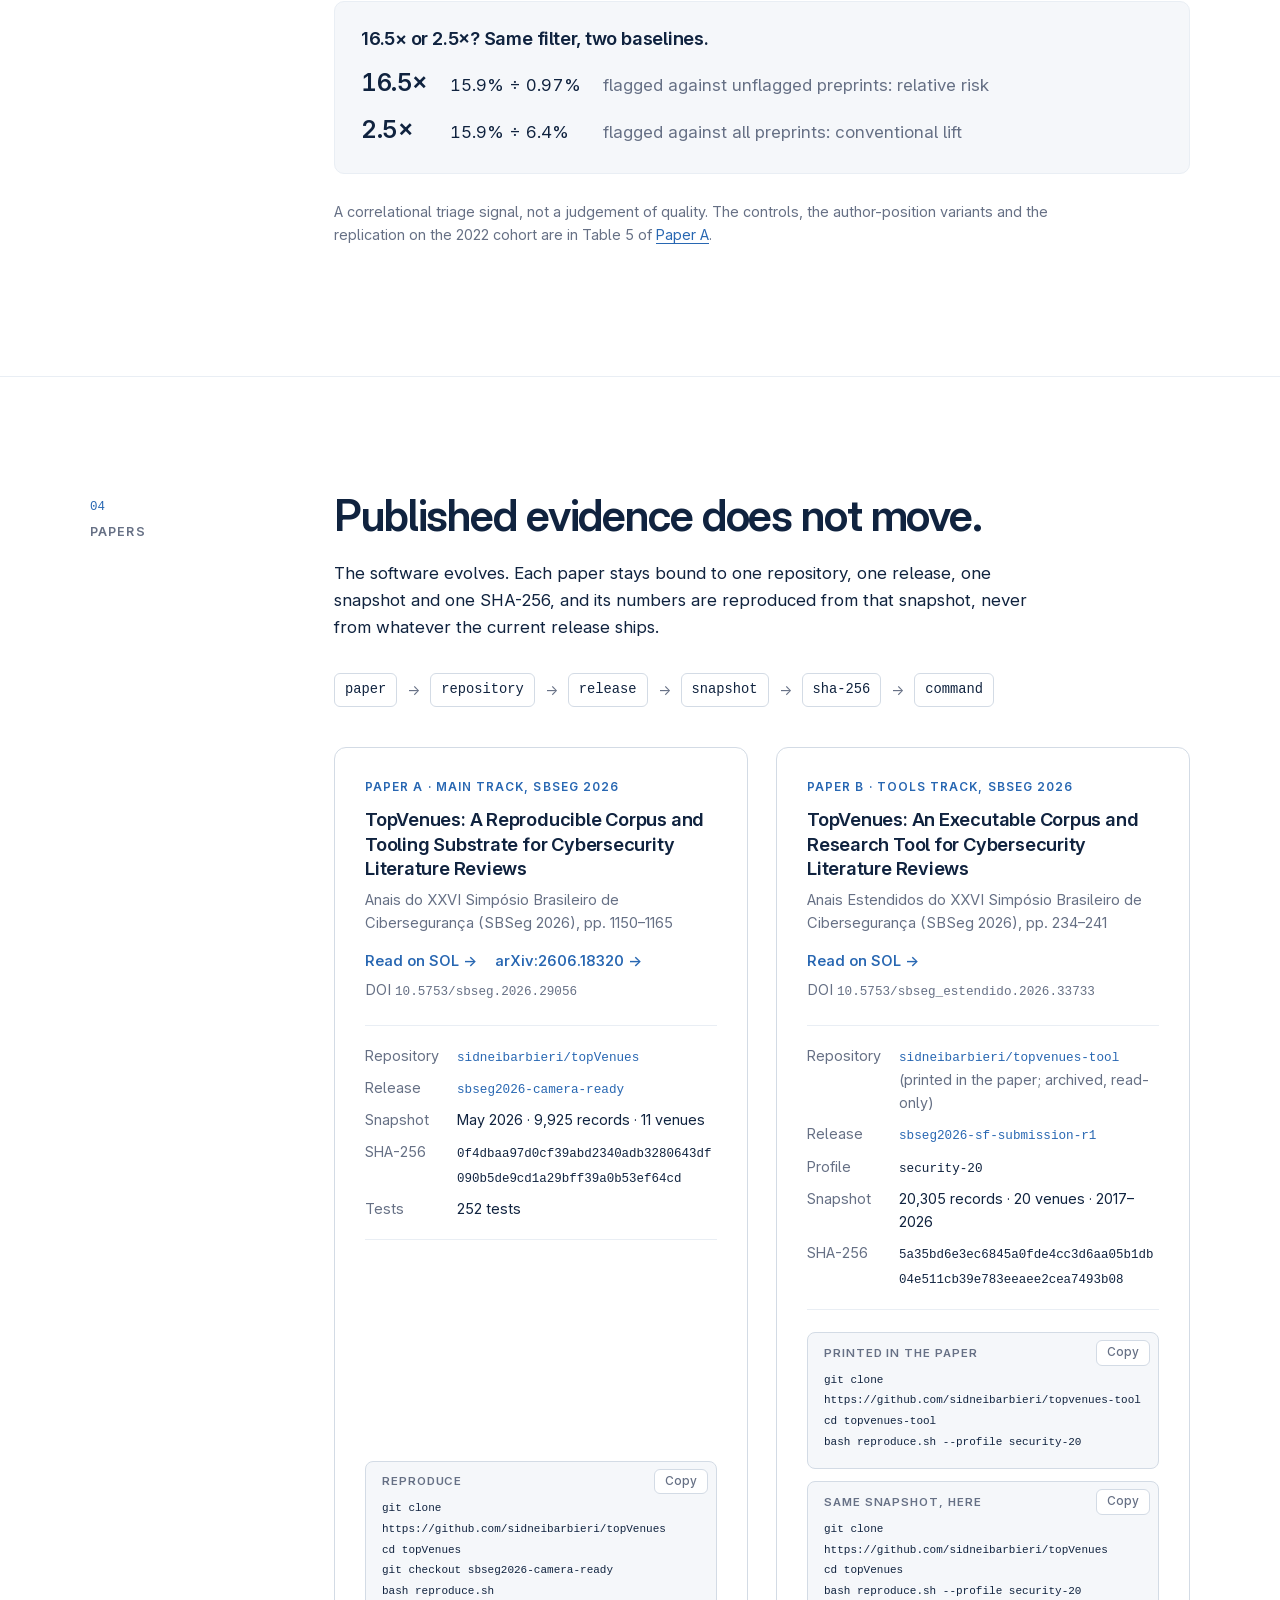
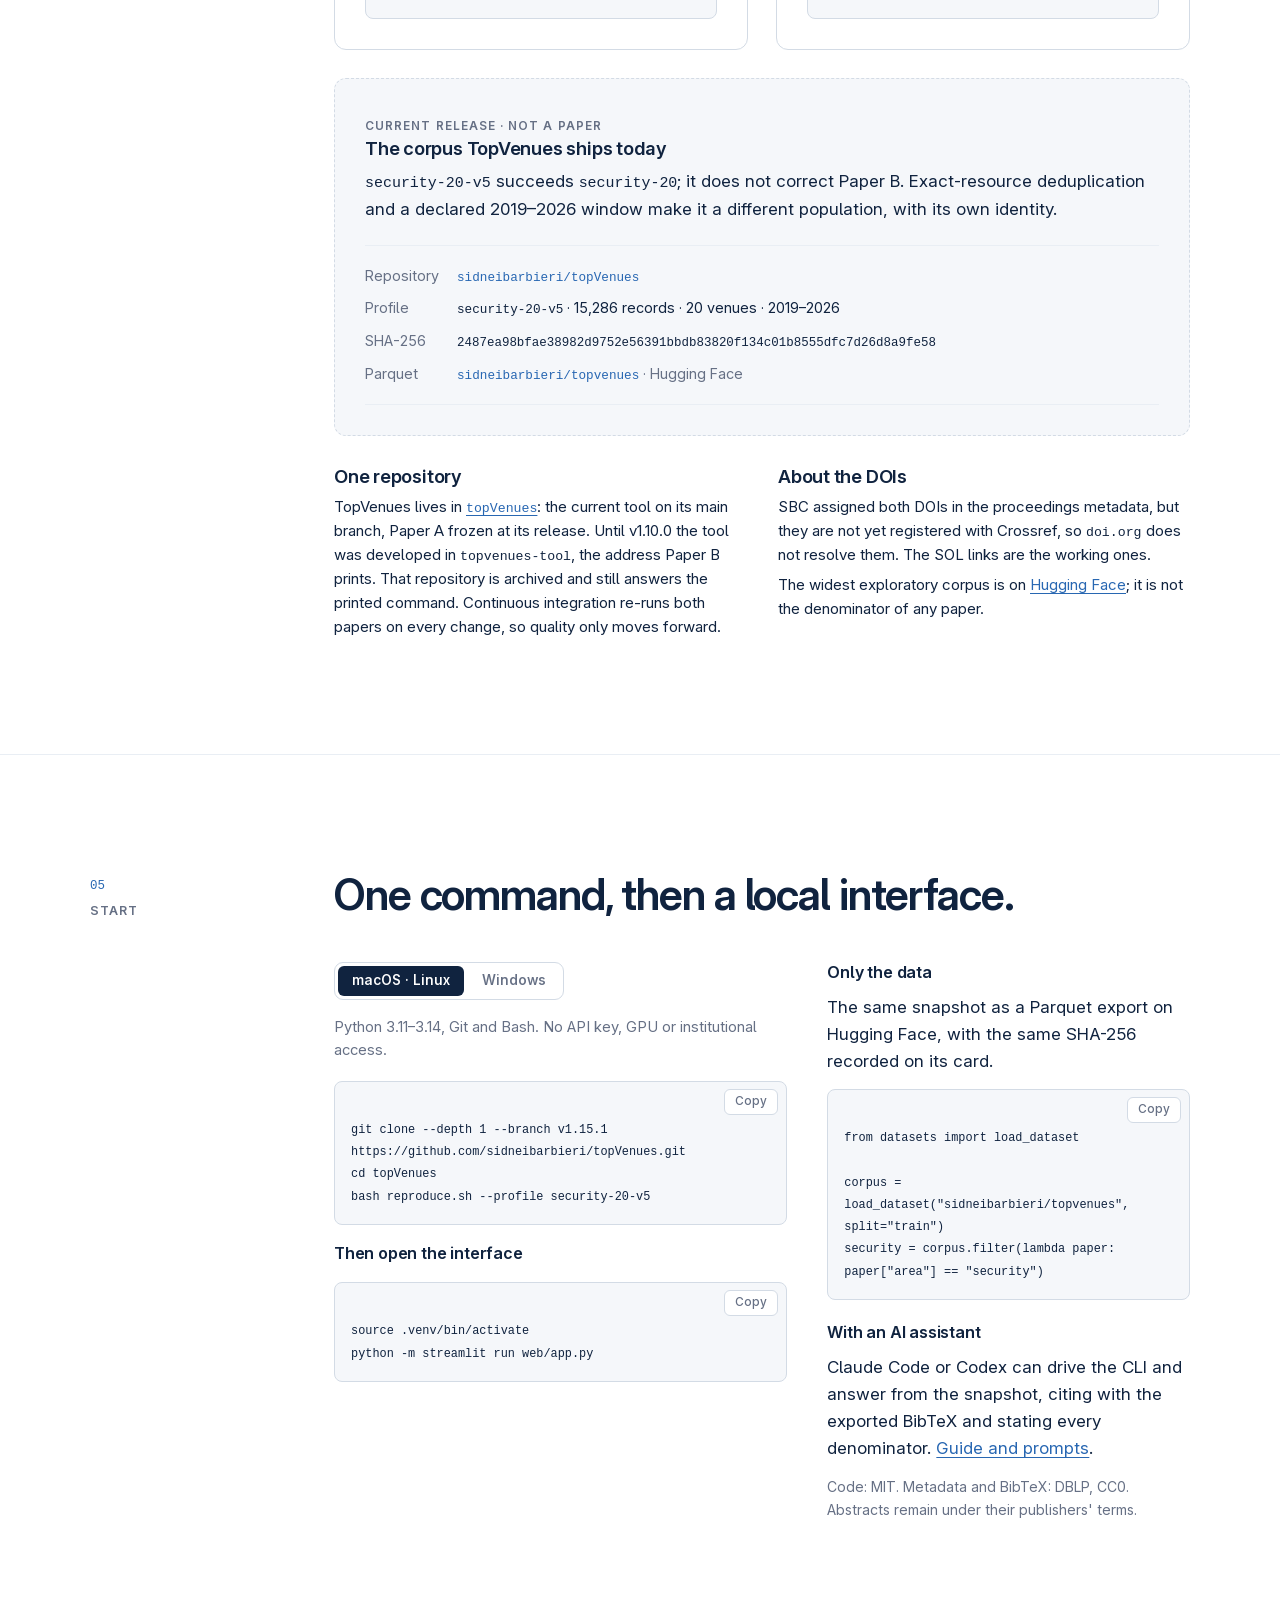
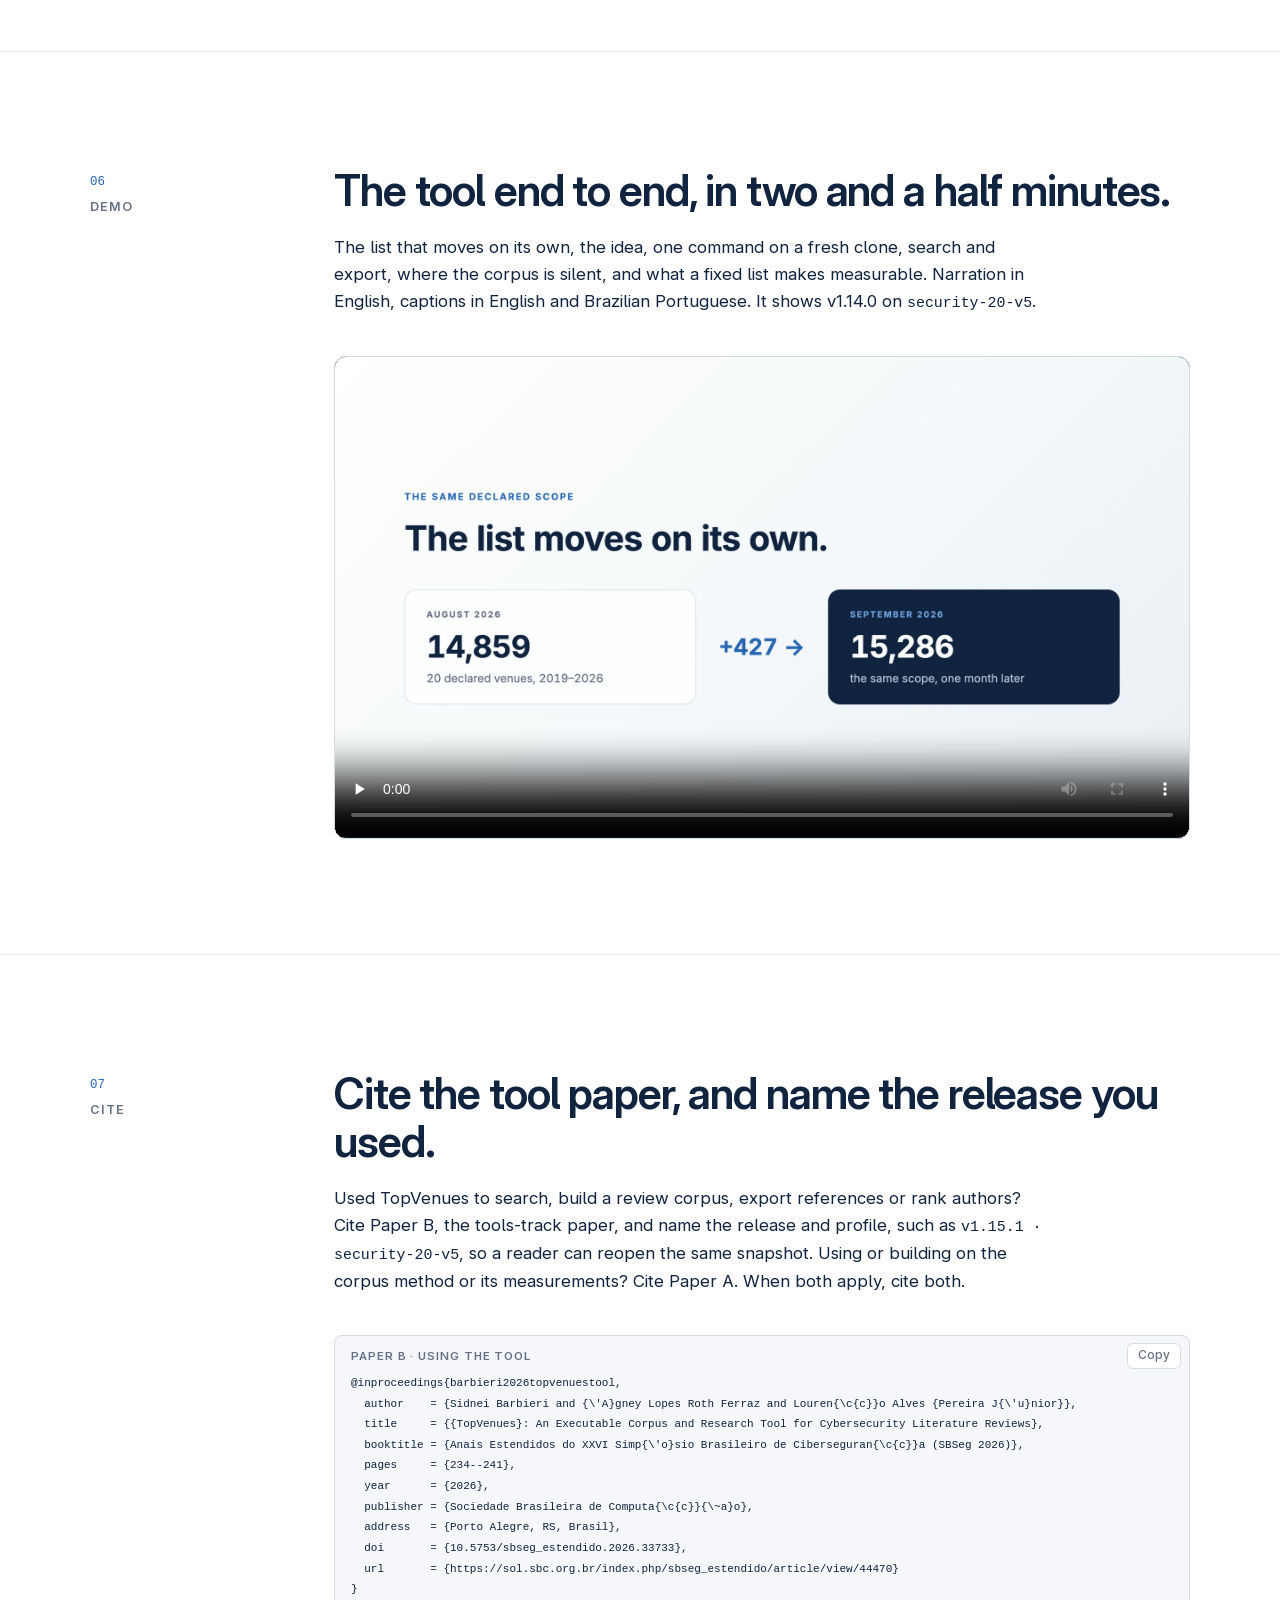
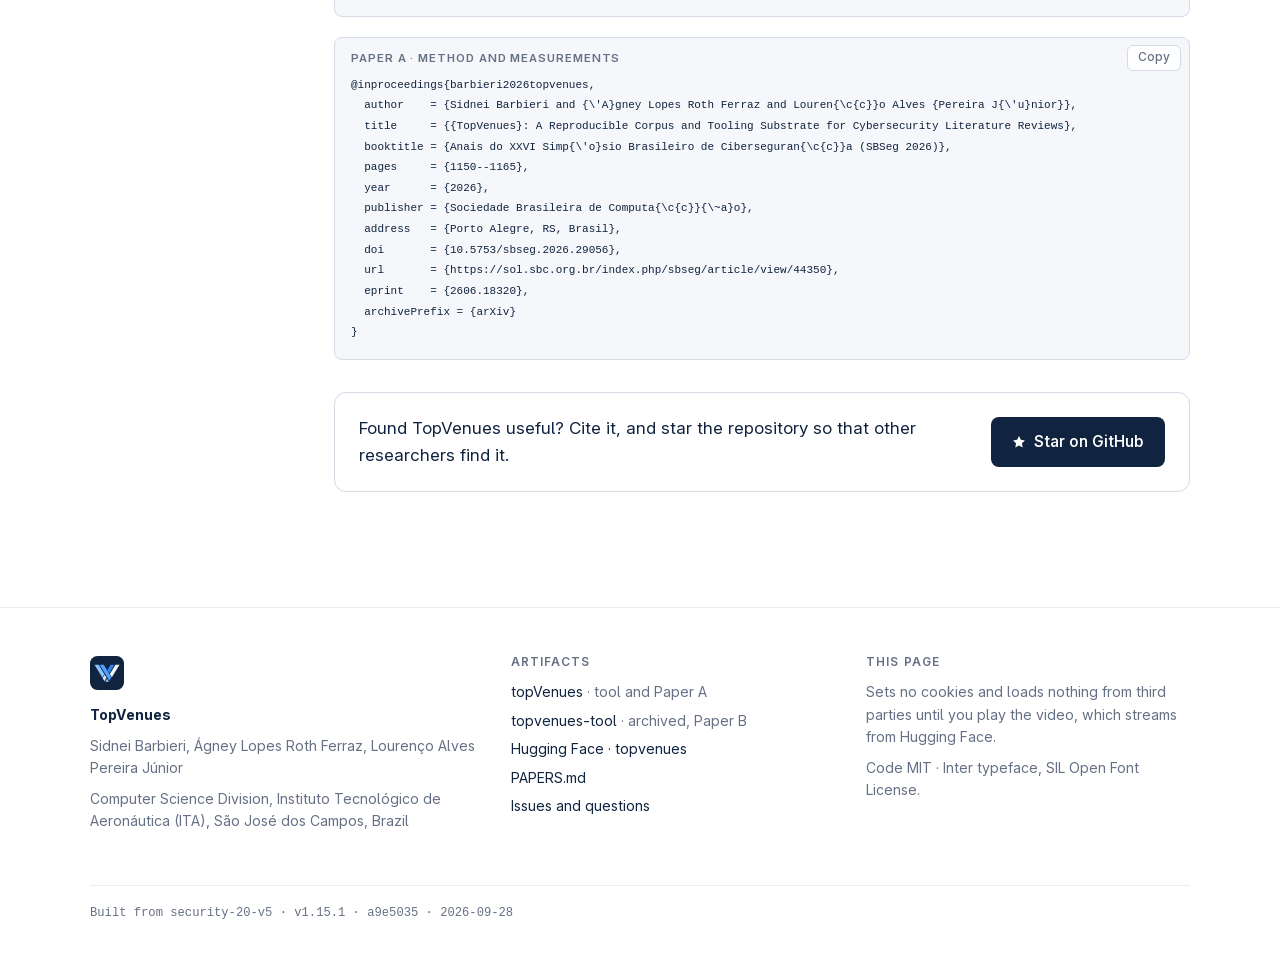
==== commit a549c9bb: "Rebuild from topVenues v1.15.1: arXiv link for the main-track paper Co-Authored-By: Claude Opus 5.5 " ====
--- a/index.html
+++ b/index.html
@@ -457,7 +457,7 @@
    "codeRepository": "https://github.com/sidneibarbieri/topVenues",
    "programmingLanguage": "Python",
    "license": "https://opensource.org/licenses/MIT",
-   "softwareVersion": "1.15.0"
+   "softwareVersion": "1.15.1"
   },
   {
    "@type": "ScholarlyArticle",
@@ -610,7 +610,7 @@
     <div class="release-head">
       <strong id="release-h"><span data-l="en">Current release</span><span data-l="pt">Versão atual</span></strong>
       <code>security-20-v5</code>
-      <span class="note"><span data-l="en">TopVenues v1.15.0 · snapshot built 2026-09-22 · a maintained corpus, not the denominator of a paper (<a href="#papers">those are frozen</a>).</span><span data-l="pt">TopVenues v1.15.0 · snapshot gerado em 2026-09-22 · um corpus mantido, não o denominador de um artigo (<a href="#papers">esses estão congelados</a>).</span></span>
+      <span class="note"><span data-l="en">TopVenues v1.15.1 · snapshot built 2026-09-22 · a maintained corpus, not the denominator of a paper (<a href="#papers">those are frozen</a>).</span><span data-l="pt">TopVenues v1.15.1 · snapshot gerado em 2026-09-22 · um corpus mantido, não o denominador de um artigo (<a href="#papers">esses estão congelados</a>).</span></span>
     </div>
     <dl class="stats">
       <div><dt><span data-l="en">records</span><span data-l="pt">registros</span></dt><dd><span data-l="en">15,286</span><span data-l="pt">15.286</span></dd></div>
@@ -770,7 +770,7 @@
   <p class="kicker"><span data-l="en">Paper A · Main track, SBSeg 2026</span><span data-l="pt">Artigo A · Trilha principal, SBSeg 2026</span></p>
   <h3>TopVenues: A Reproducible Corpus and Tooling Substrate for Cybersecurity Literature Reviews</h3>
   <p class="venue">Anais do XXVI Simpósio Brasileiro de Cibersegurança (SBSeg 2026), <span data-l="en">pp.</span><span data-l="pt">p.</span> 1150–1165</p>
-  <p class="links"><a class="arrow" href="https://sol.sbc.org.br/index.php/sbseg/article/view/44350"><span data-l="en">Read on SOL</span><span data-l="pt">Ler no SOL</span></a>
+  <p class="links"><a class="arrow" href="https://sol.sbc.org.br/index.php/sbseg/article/view/44350"><span data-l="en">Read on SOL</span><span data-l="pt">Ler no SOL</span></a> <a class="arrow" href="https://arxiv.org/abs/2606.18320">arXiv:2606.18320</a>
      <span class="doi">DOI <code>10.5753/sbseg.2026.29056</code></span></p>
   <dl class="facts"><dt><span data-l="en">Repository</span><span data-l="pt">Repositório</span></dt><dd><a href="https://github.com/sidneibarbieri/topVenues"><code>sidneibarbieri/topVenues</code></a></dd><dt><span data-l="en">Release</span><span data-l="pt">Versão</span></dt><dd><a href="https://github.com/sidneibarbieri/topVenues/releases/tag/sbseg2026-camera-ready"><code>sbseg2026-camera-ready</code></a></dd><dt><span data-l="en">Snapshot</span><span data-l="pt">Snapshot</span></dt><dd><span data-l="en">May 2026 · 9,925 records · 11 venues</span><span data-l="pt">maio de 2026 · 9.925 registros · 11 veículos</span></dd><dt>SHA-256</dt><dd><code class="hash">0f4dbaa97d0cf39abd2340adb3280643df090b5de9cd1a29bff39a0b53ef64cd</code></dd><dt><span data-l="en">Tests</span><span data-l="pt">Testes</span></dt><dd><span data-l="en">252 tests</span><span data-l="pt">252 testes</span></dd></dl>
   <div class="commands"><div class="code"><div class="code-bar"><span class="code-label"><span data-l="en">Reproduce</span><span data-l="pt">Reproduzir</span></span><button class="copy" type="button" data-copy><span data-l="en">Copy</span><span data-l="pt">Copiar</span></button></div><pre><code>git clone https://github.com/sidneibarbieri/topVenues
@@ -839,7 +839,7 @@
           <div role="tabpanel" id="pane-unix" aria-labelledby="tab-unix">
             <p class="req" data-l="en">Python 3.11–3.14, Git and Bash. No API key, GPU or institutional access.</p>
             <p class="req" data-l="pt">Python 3.11–3.14, Git e Bash. Sem chave de API, GPU ou acesso institucional.</p>
-            <div class="code"><div class="code-bar"><span class="code-label"></span><button class="copy" type="button" data-copy><span data-l="en">Copy</span><span data-l="pt">Copiar</span></button></div><pre><code>git clone --depth 1 --branch v1.15.0 https://github.com/sidneibarbieri/topVenues.git
+            <div class="code"><div class="code-bar"><span class="code-label"></span><button class="copy" type="button" data-copy><span data-l="en">Copy</span><span data-l="pt">Copiar</span></button></div><pre><code>git clone --depth 1 --branch v1.15.1 https://github.com/sidneibarbieri/topVenues.git
 cd topVenues
 bash reproduce.sh --profile security-20-v5</code></pre></div>
             <h3><span data-l="en">Then open the interface</span><span data-l="pt">Depois, abra a interface</span></h3>
@@ -849,7 +849,7 @@
           <div role="tabpanel" id="pane-win" aria-labelledby="tab-win" hidden>
             <p class="req" data-l="en">Python 3.11–3.14 with the <code>py</code> launcher, Git and PowerShell.</p>
             <p class="req" data-l="pt">Python 3.11–3.14 com o launcher <code>py</code>, Git e PowerShell.</p>
-            <div class="code"><div class="code-bar"><span class="code-label"></span><button class="copy" type="button" data-copy><span data-l="en">Copy</span><span data-l="pt">Copiar</span></button></div><pre><code>git clone --depth 1 --branch v1.15.0 https://github.com/sidneibarbieri/topVenues.git
+            <div class="code"><div class="code-bar"><span class="code-label"></span><button class="copy" type="button" data-copy><span data-l="en">Copy</span><span data-l="pt">Copiar</span></button></div><pre><code>git clone --depth 1 --branch v1.15.1 https://github.com/sidneibarbieri/topVenues.git
 cd topVenues
 powershell -ExecutionPolicy Bypass -File .\reproduce.ps1 -Profile security-20-v5</code></pre></div>
             <h3><span data-l="en">Then open the interface</span><span data-l="pt">Depois, abra a interface</span></h3>
@@ -899,8 +899,8 @@
     <p class="sec-label"><span class="no">07</span><span data-l="en">Cite</span><span data-l="pt">Citar</span></p>
     <div>
       <h2 id="cite-h"><span data-l="en">Cite the tool paper, and name the release you used.</span><span data-l="pt">Cite o artigo da ferramenta e informe a versão que você usou.</span></h2>
-      <p class="sec-intro" data-l="en">Used TopVenues to search, build a review corpus, export references or rank authors? Cite Paper B, the tools-track paper, and name the release and profile, such as <code>v1.15.0 · security-20-v5</code>, so a reader can reopen the same snapshot. Using or building on the corpus method or its measurements? Cite Paper A. When both apply, cite both.</p>
-      <p class="sec-intro" data-l="pt">Usou o TopVenues para buscar, montar o corpus de uma revisão, exportar referências ou ranquear autores? Cite o Artigo B, da trilha de ferramentas, e informe a versão e o perfil, como <code>v1.15.0 · security-20-v5</code>, para que o leitor reabra o mesmo snapshot. Usa ou estende o método do corpus ou suas medições? Cite o Artigo A. Quando os dois se aplicam, cite os dois.</p>
+      <p class="sec-intro" data-l="en">Used TopVenues to search, build a review corpus, export references or rank authors? Cite Paper B, the tools-track paper, and name the release and profile, such as <code>v1.15.1 · security-20-v5</code>, so a reader can reopen the same snapshot. Using or building on the corpus method or its measurements? Cite Paper A. When both apply, cite both.</p>
+      <p class="sec-intro" data-l="pt">Usou o TopVenues para buscar, montar o corpus de uma revisão, exportar referências ou ranquear autores? Cite o Artigo B, da trilha de ferramentas, e informe a versão e o perfil, como <code>v1.15.1 · security-20-v5</code>, para que o leitor reabra o mesmo snapshot. Usa ou estende o método do corpus ou suas medições? Cite o Artigo A. Quando os dois se aplicam, cite os dois.</p>
       <div class="cite">
         <div class="code"><div class="code-bar"><span class="code-label"><span data-l="en">Paper B · using the tool</span><span data-l="pt">Artigo B · uso da ferramenta</span></span><button class="copy" type="button" data-copy><span data-l="en">Copy</span><span data-l="pt">Copiar</span></button></div><pre><code>@inproceedings{barbieri2026topvenuestool,
   author    = {Sidnei Barbieri and {\&#x27;A}gney Lopes Roth Ferraz and Louren{\c{c}}o Alves {Pereira J{\&#x27;u}nior}},
@@ -922,7 +922,9 @@
   publisher = {Sociedade Brasileira de Computa{\c{c}}{\~a}o},
   address   = {Porto Alegre, RS, Brasil},
   doi       = {10.5753/sbseg.2026.29056},
-  url       = {https://sol.sbc.org.br/index.php/sbseg/article/view/44350}
+  url       = {https://sol.sbc.org.br/index.php/sbseg/article/view/44350},
+  eprint    = {2606.18320},
+  archivePrefix = {arXiv}
 }</code></pre></div>
       </div>
       <div class="star-panel">
@@ -961,7 +963,7 @@
       <p data-l="en">Code MIT · Inter typeface, SIL Open Font License.</p>
       <p data-l="pt">Código MIT · fonte Inter, SIL Open Font License.</p>
     </div>
-    <p class="stamp"><span data-l="en">Built from</span><span data-l="pt">Gerado a partir de</span> security-20-v5 · v1.15.0 · 4ed3afe · 2026-09-28</p>
+    <p class="stamp"><span data-l="en">Built from</span><span data-l="pt">Gerado a partir de</span> security-20-v5 · v1.15.1 · a9e5035 · 2026-09-28</p>
   </div>
 </footer>
 
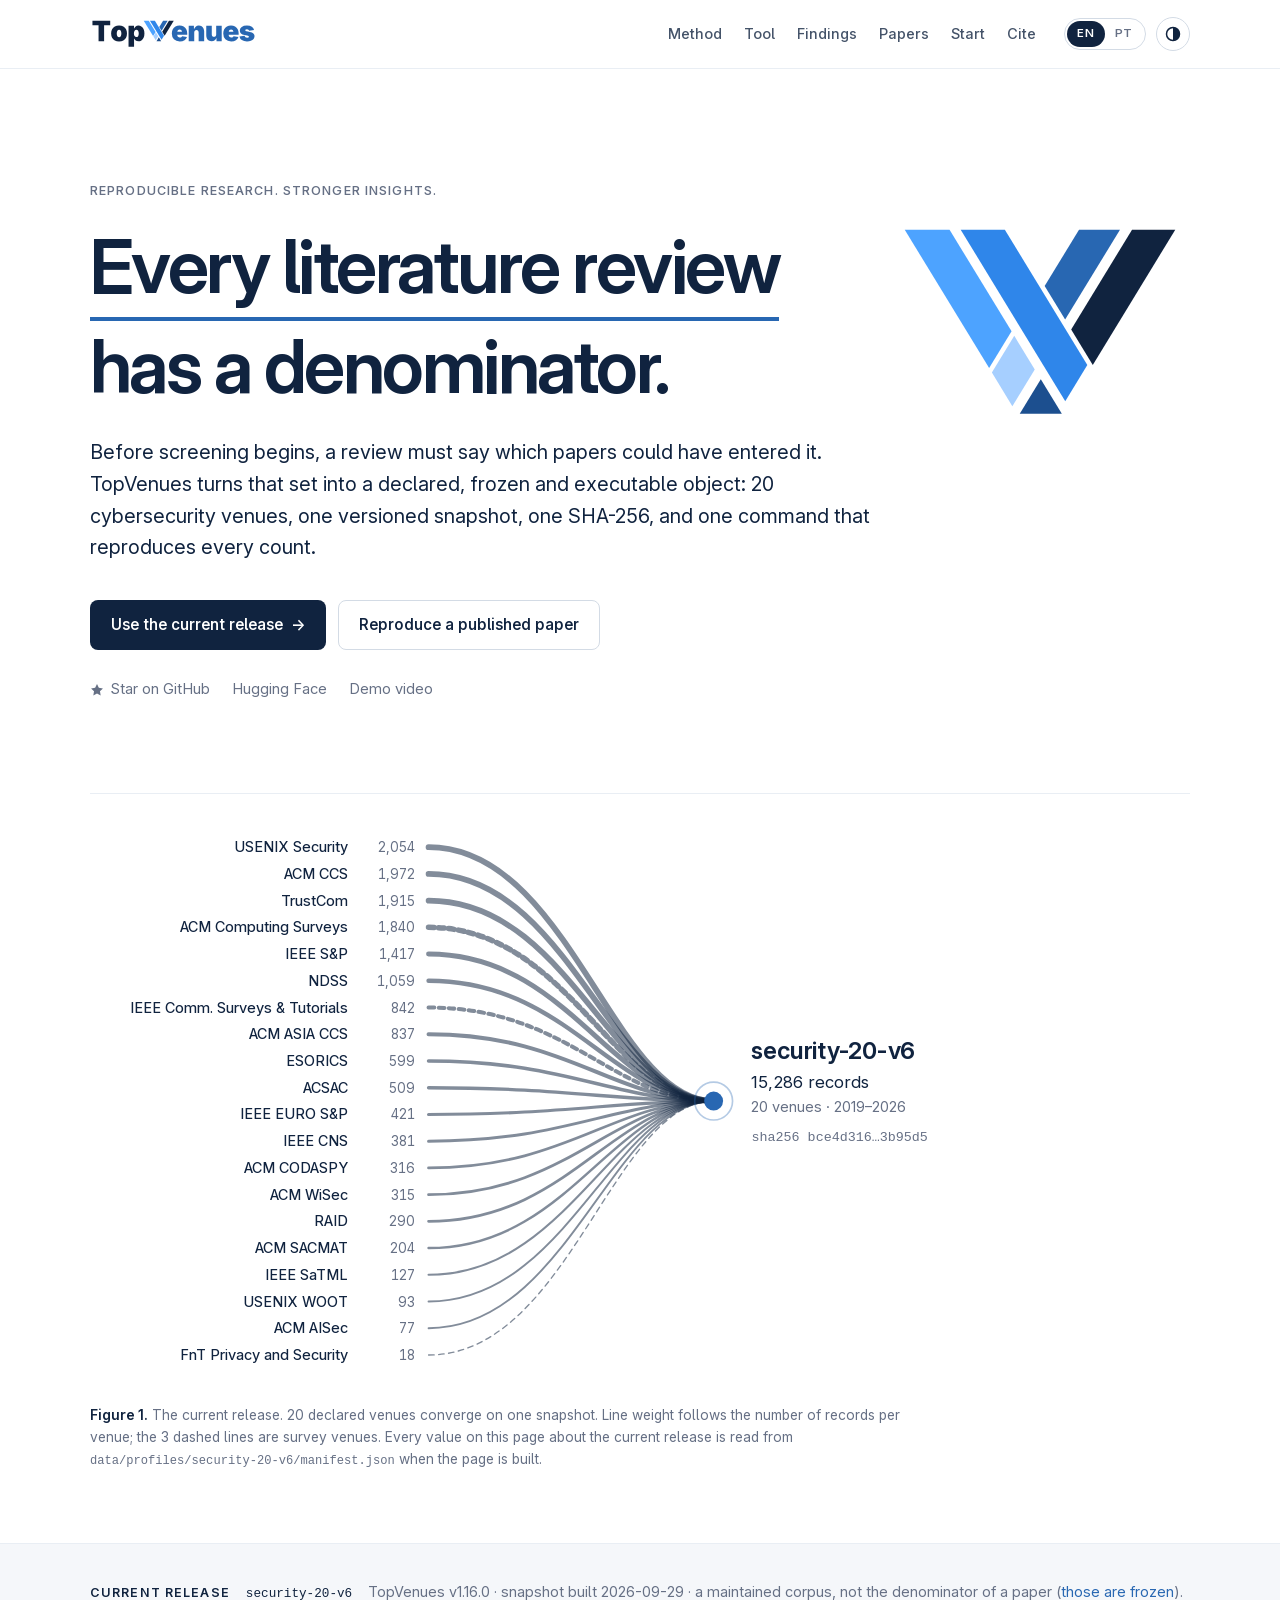
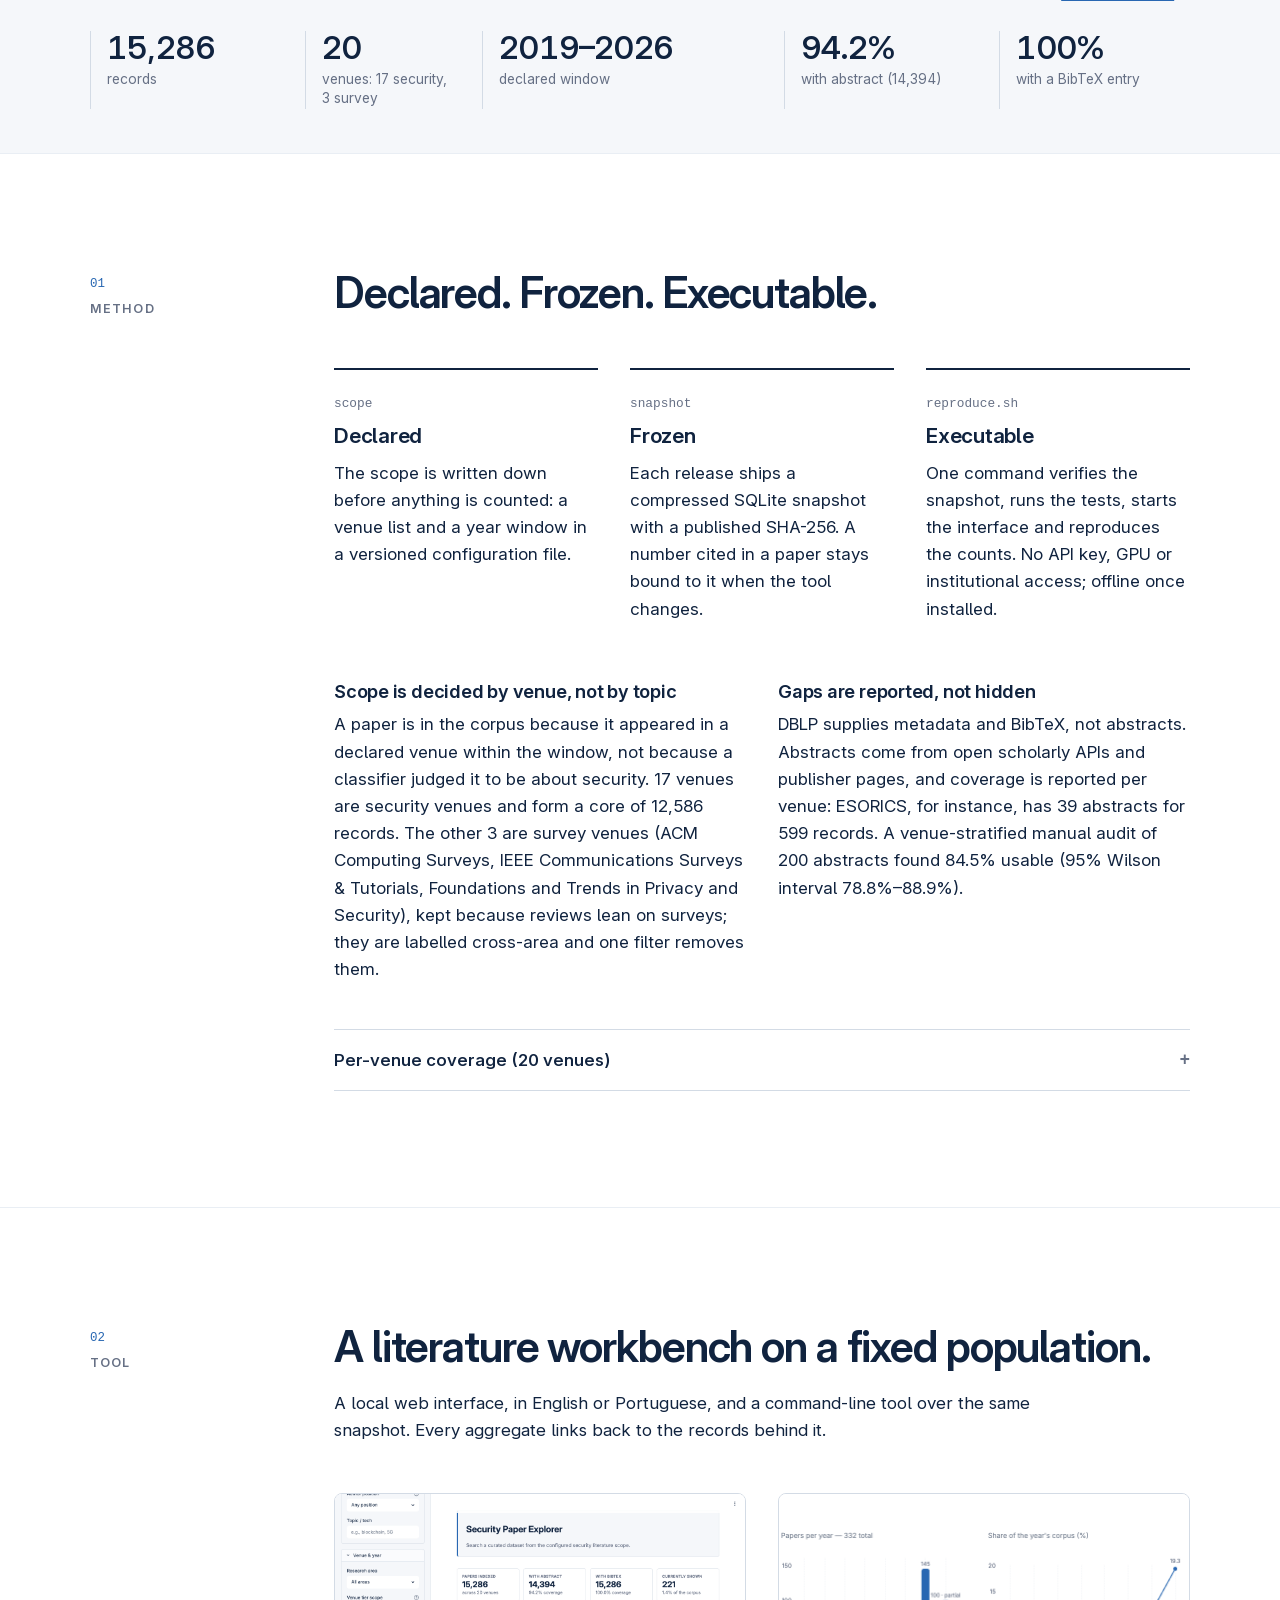
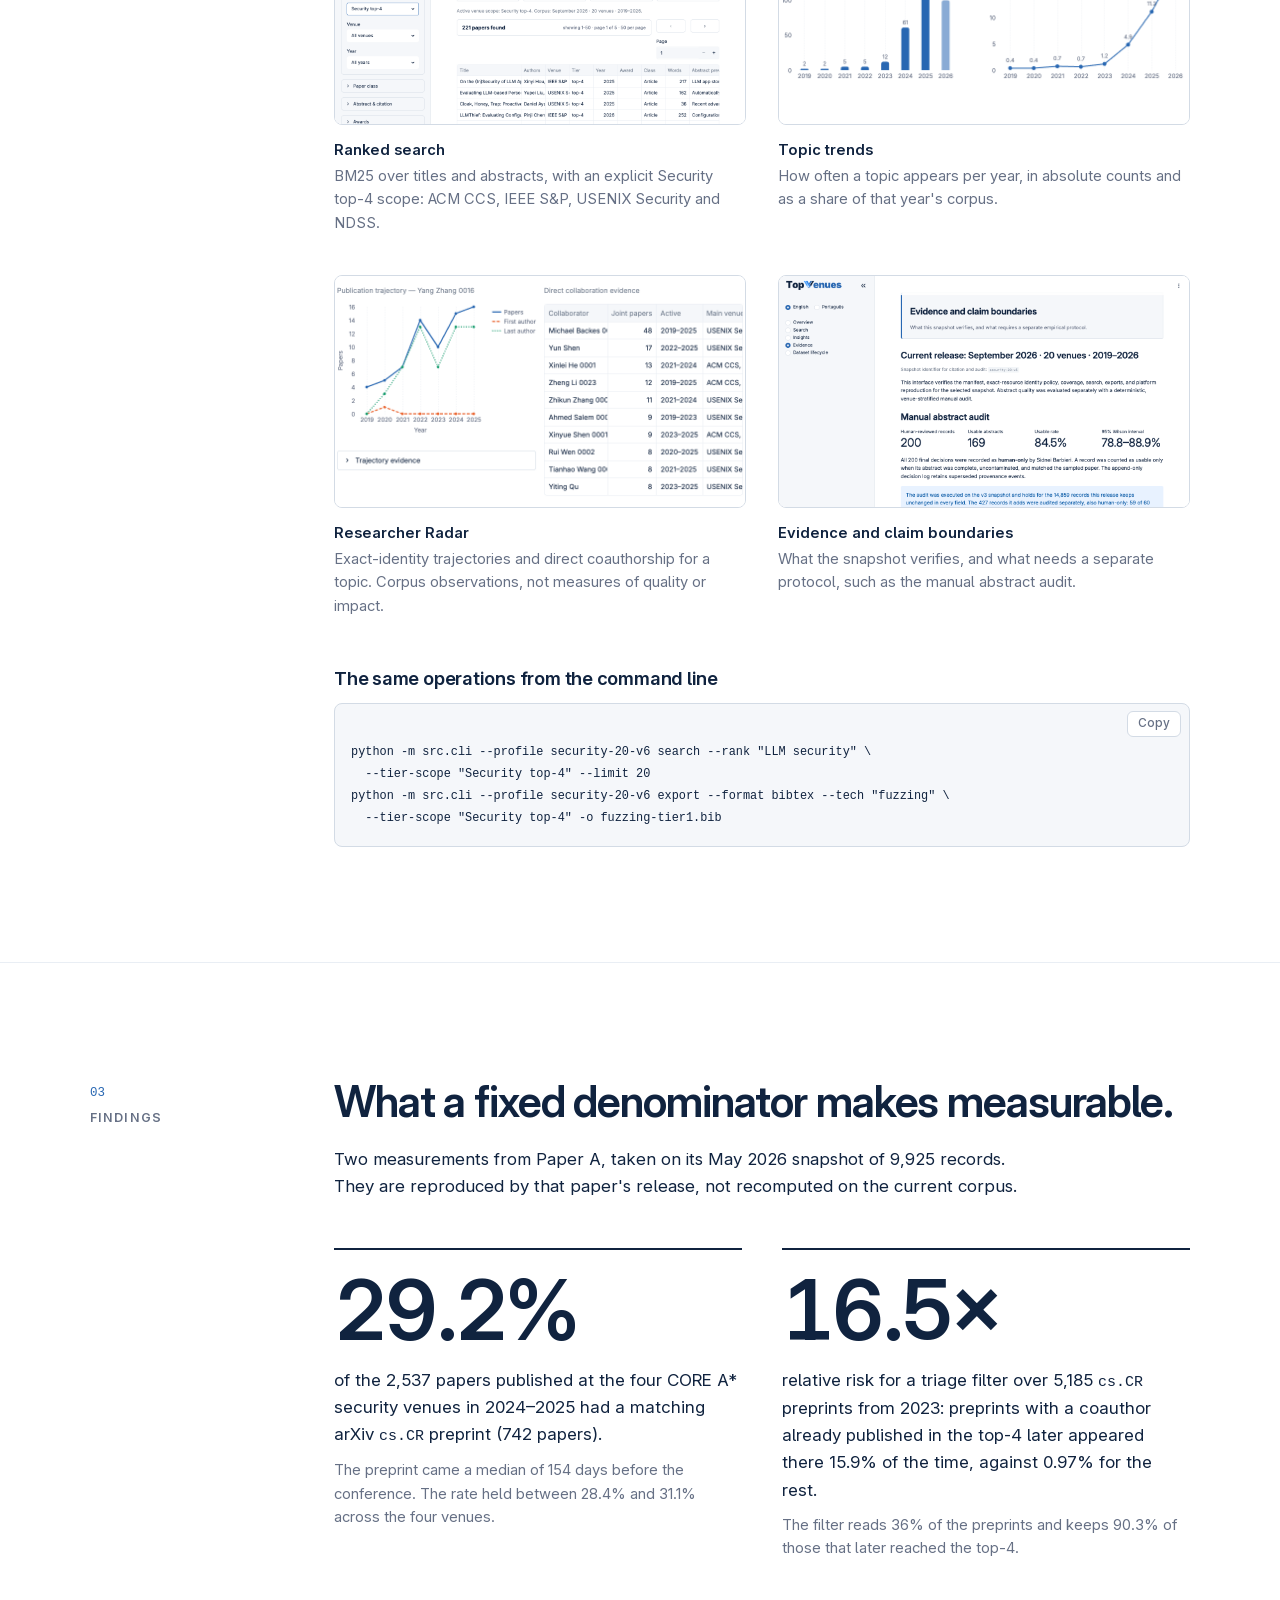
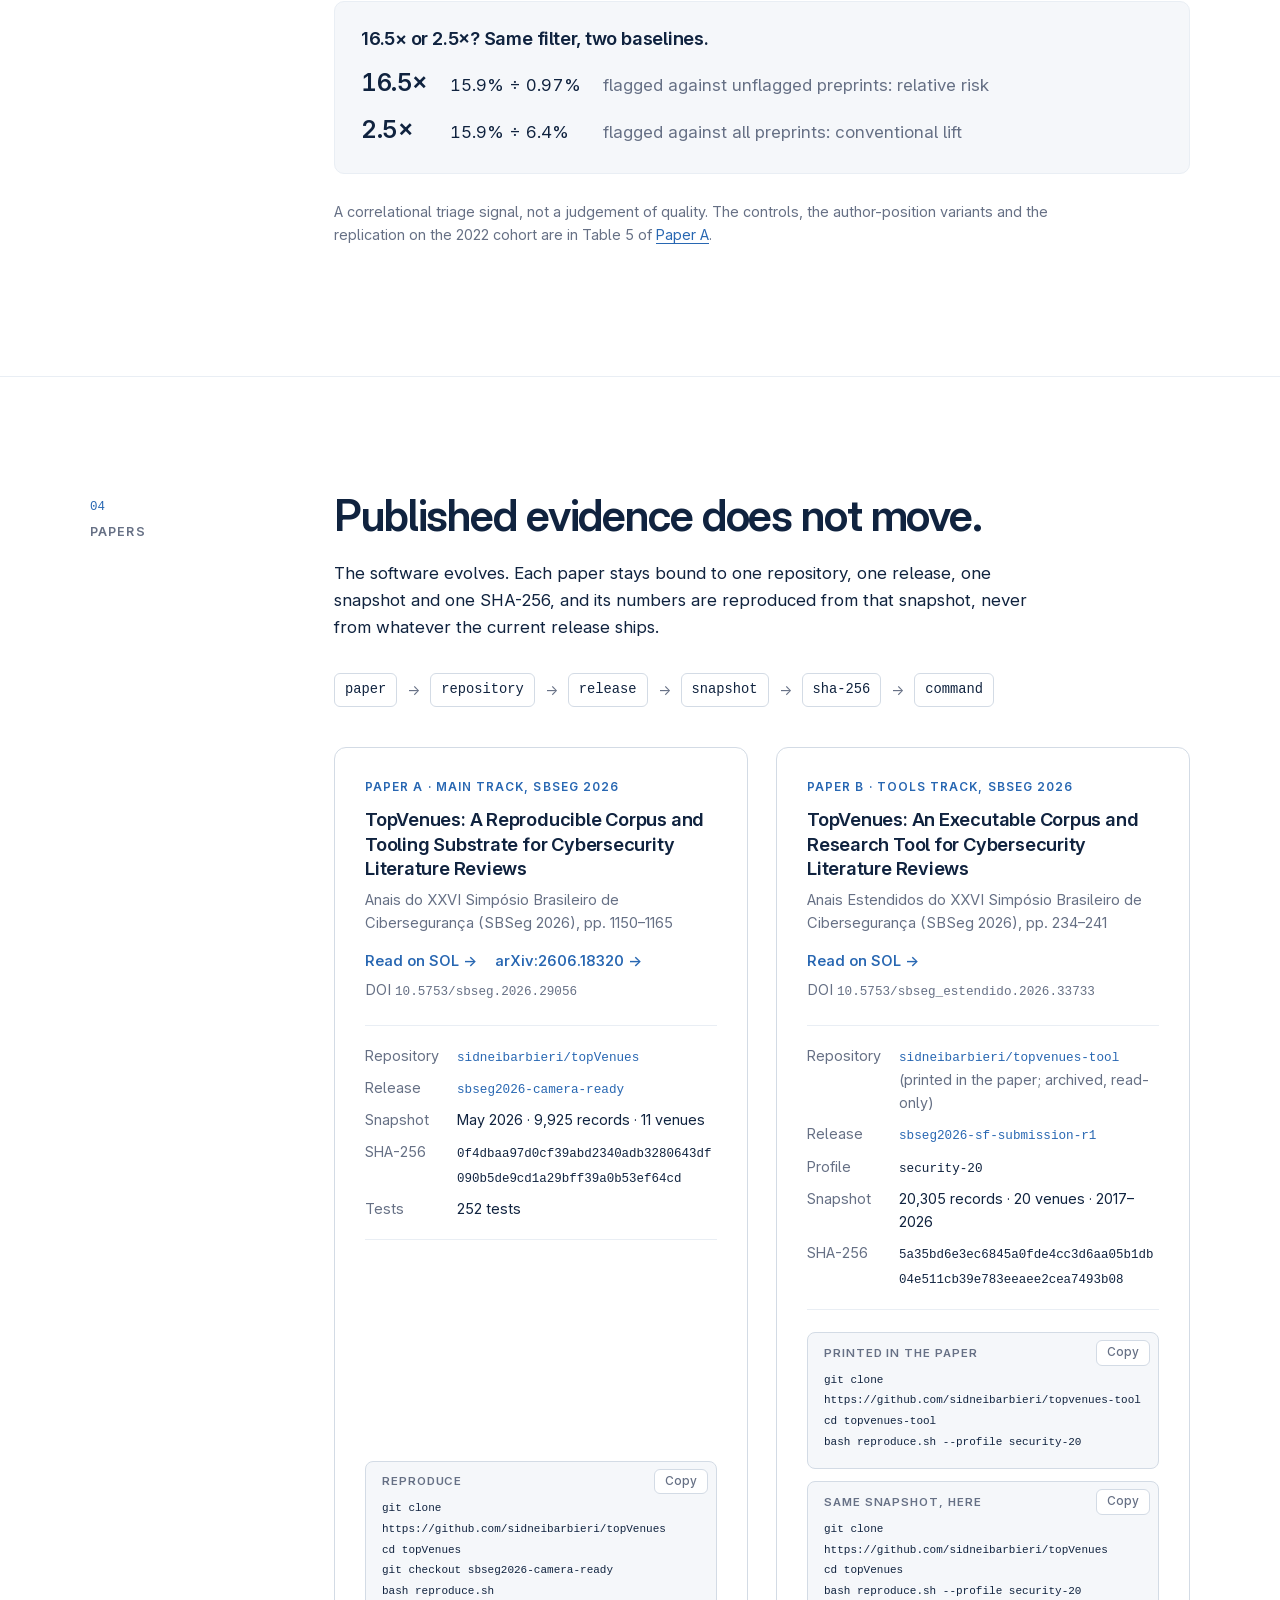
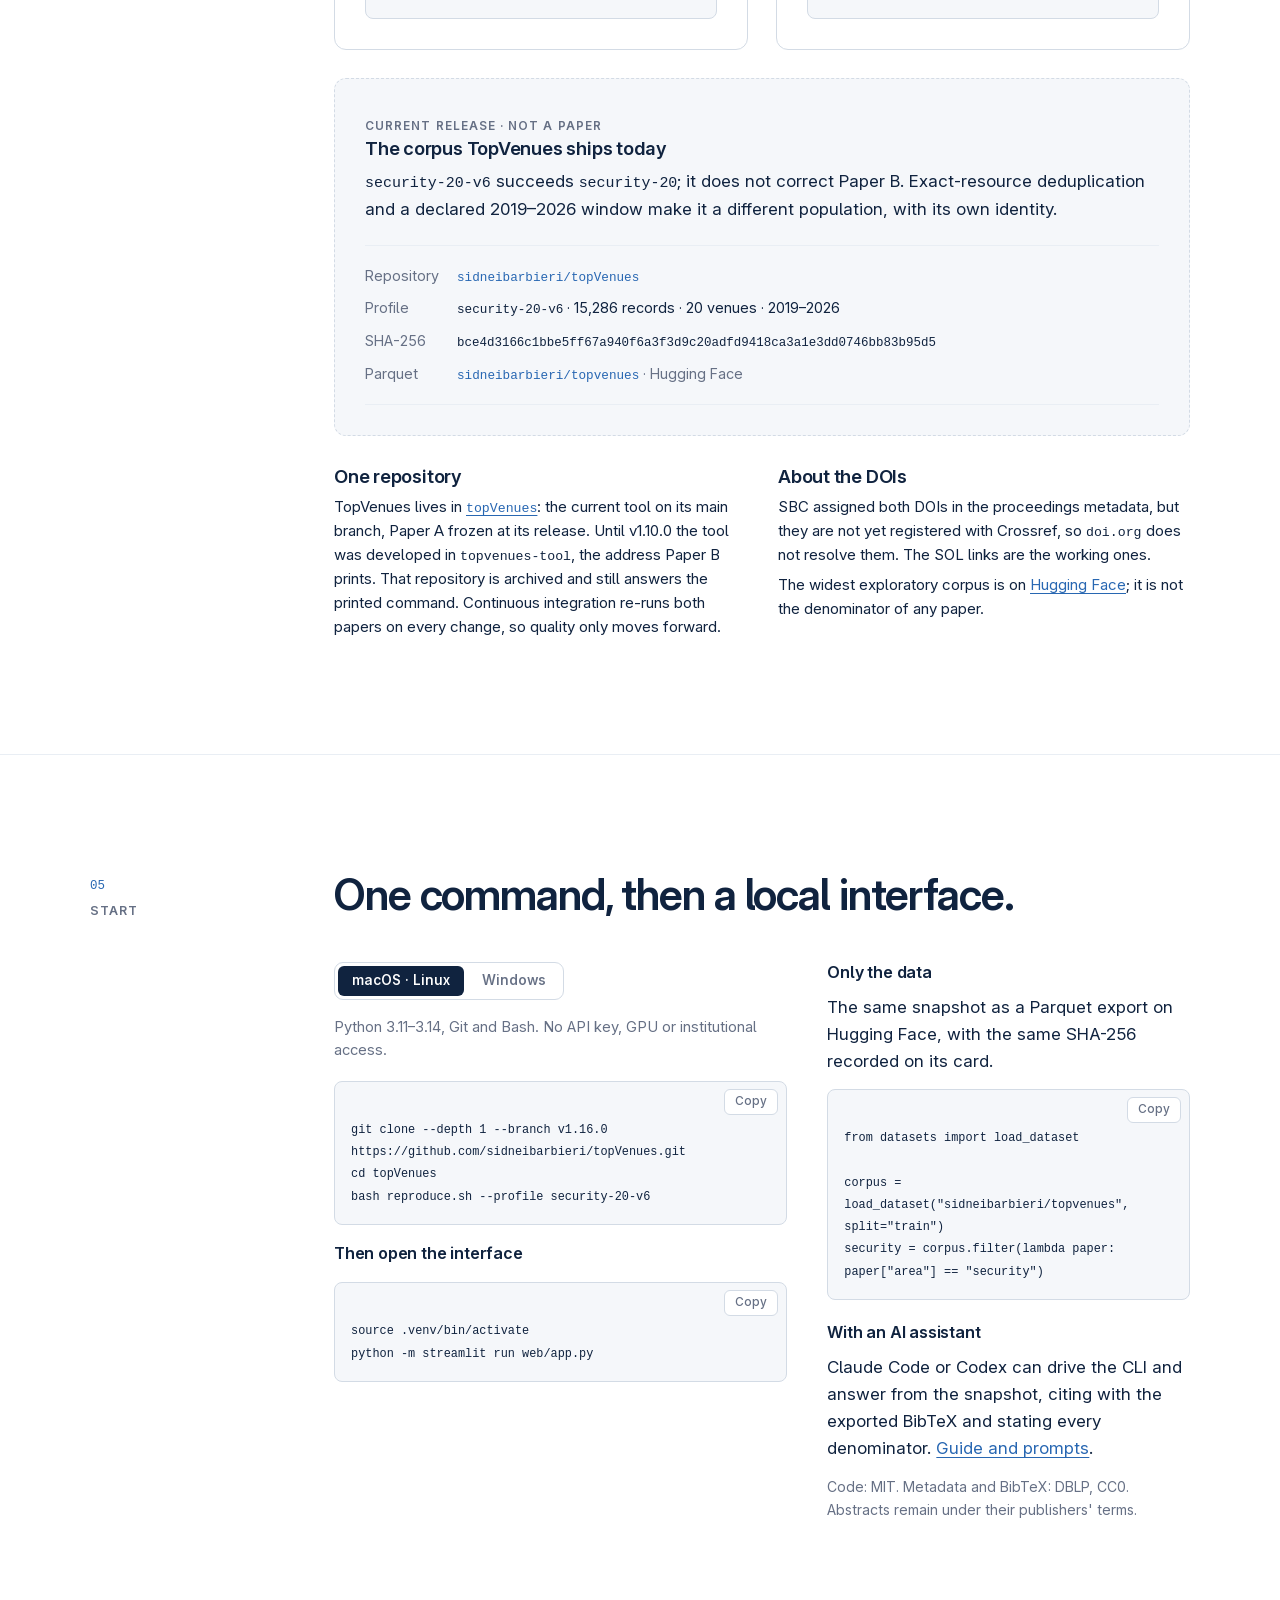
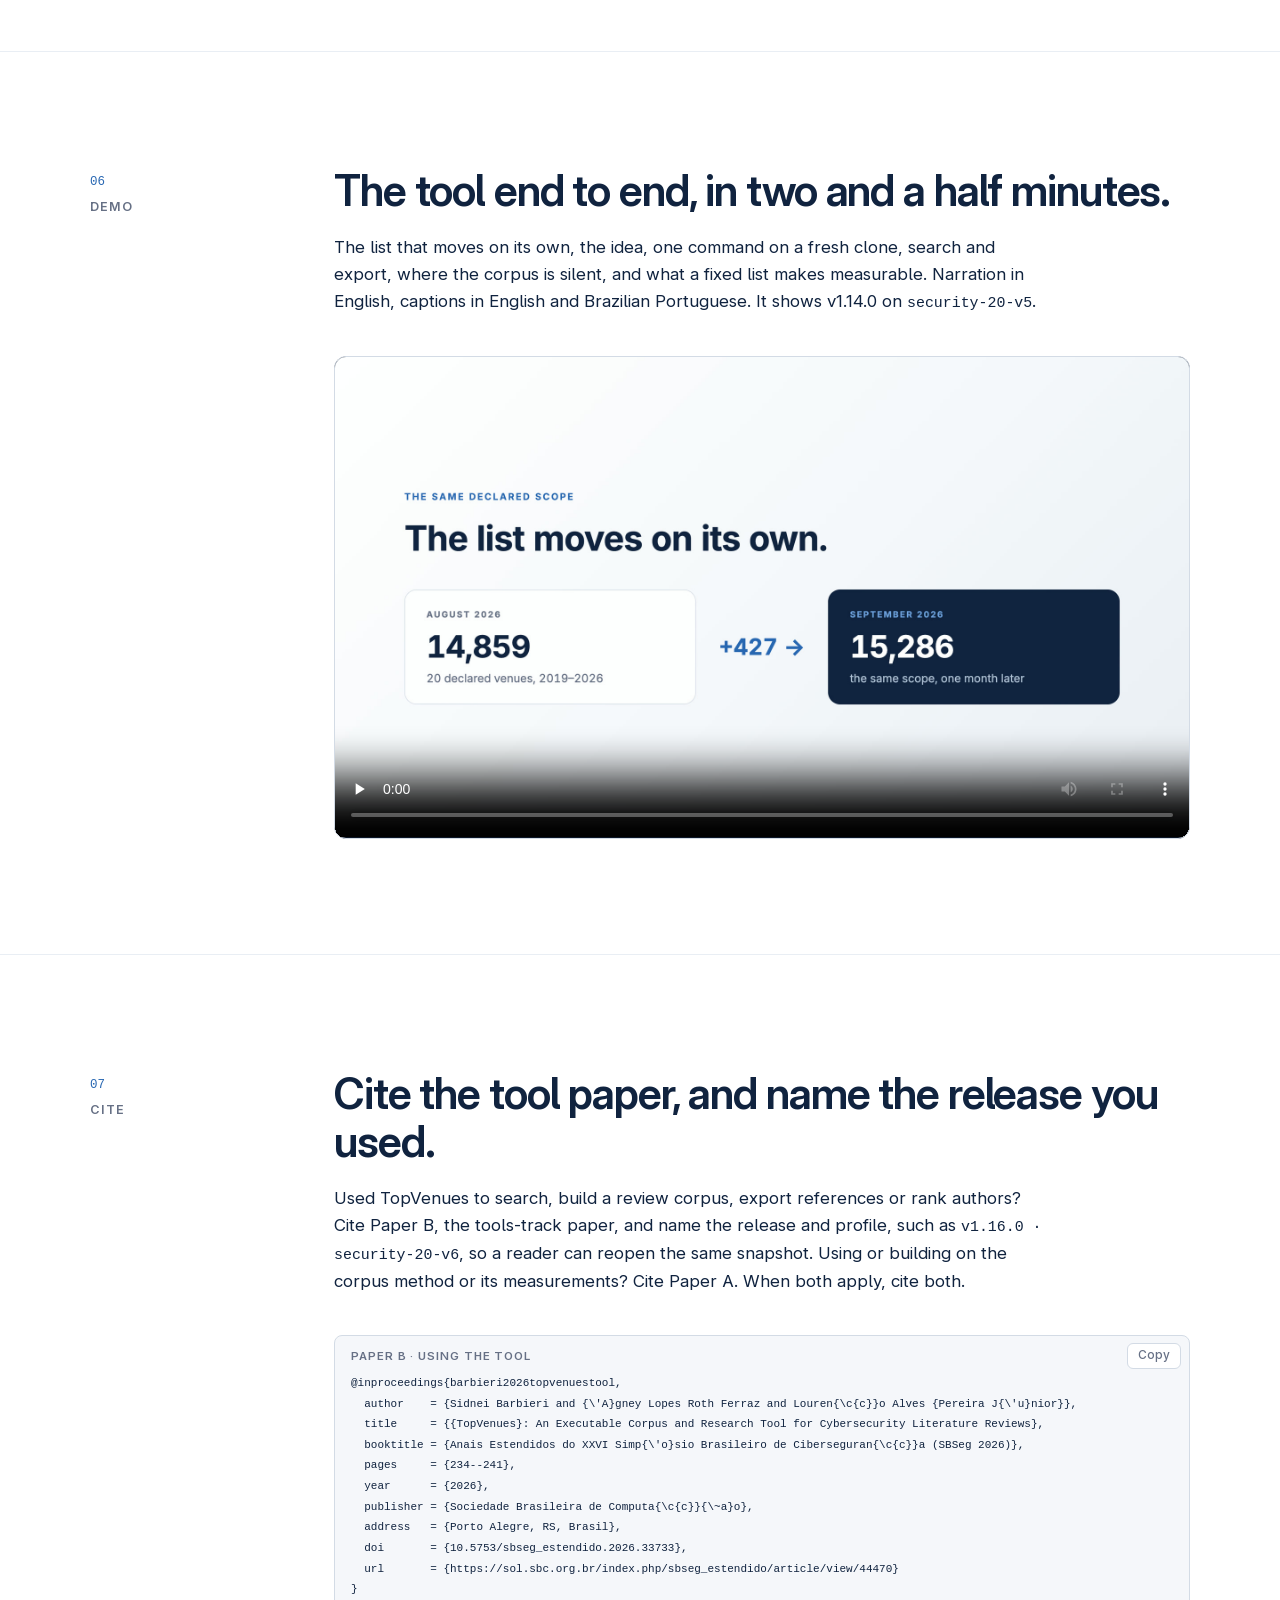
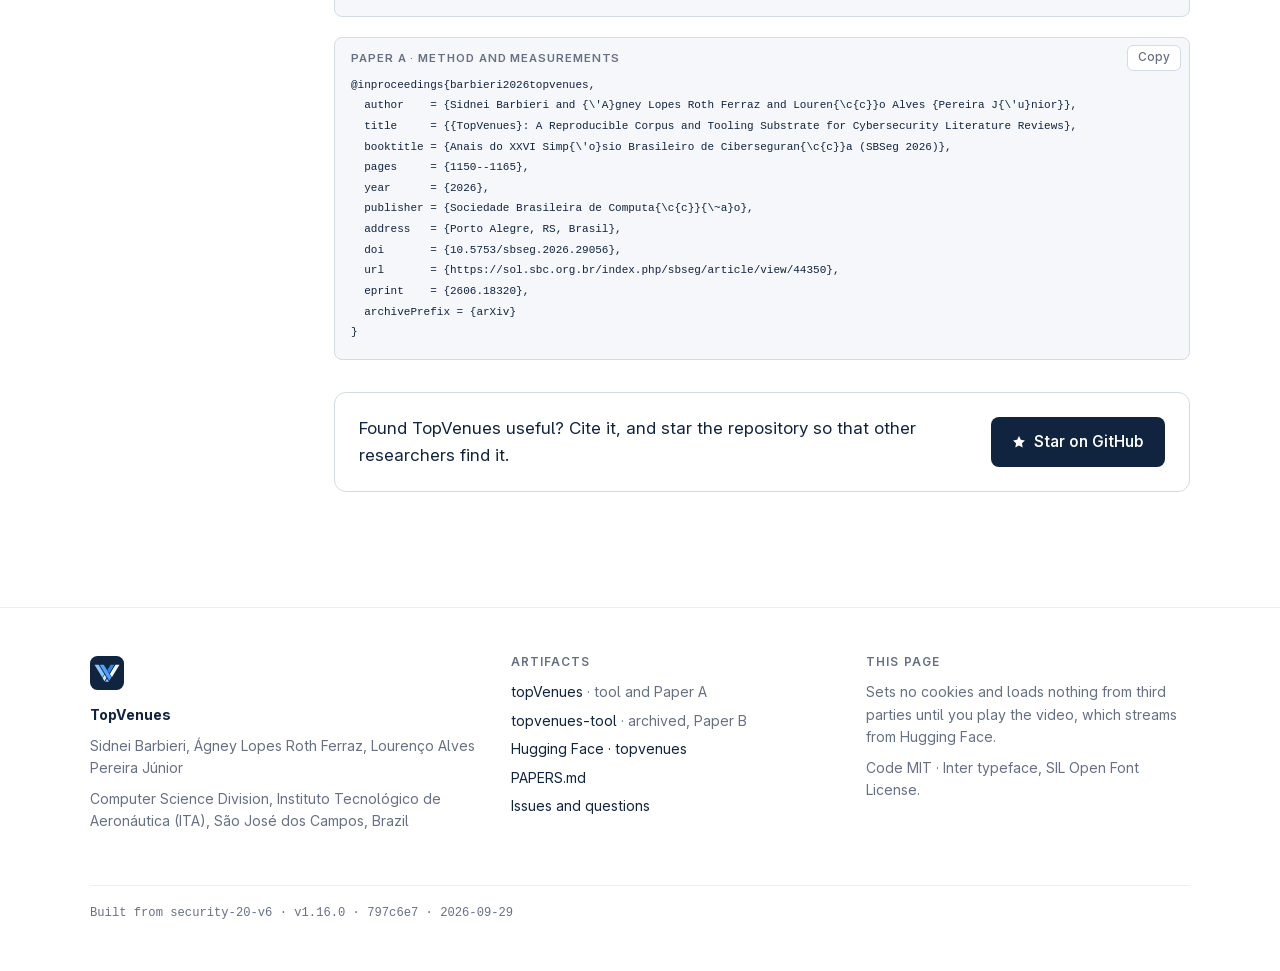
==== commit 616a8734: "Rebuild from topVenues v1.16.0: security-20-v6, WOOT papers under WOOT" ====
--- a/index.html
+++ b/index.html
@@ -429,11 +429,11 @@
  "@graph": [
   {
    "@type": "Dataset",
-   "name": "TopVenues cybersecurity corpus (security-20-v5)",
+   "name": "TopVenues cybersecurity corpus (security-20-v6)",
    "description": "15,286 bibliographic records from 20 declared security and survey venues, 2019–2026, with abstracts where available and a BibTeX entry for every record.",
    "url": "https://huggingface.co/datasets/sidneibarbieri/topvenues",
    "sameAs": "https://github.com/sidneibarbieri/topVenues",
-   "identifier": "sha256:2487ea98bfae38982d9752e56391bbdb83820f134c01b8555dfc7d26d8a9fe58",
+   "identifier": "sha256:bce4d3166c1bbe5ff67a940f6a3f3d9c20adfd9418ca3a1e3dd0746bb83b95d5",
    "temporalCoverage": "2019/2026",
    "creator": [
     {
@@ -457,7 +457,7 @@
    "codeRepository": "https://github.com/sidneibarbieri/topVenues",
    "programmingLanguage": "Python",
    "license": "https://opensource.org/licenses/MIT",
-   "softwareVersion": "1.15.1"
+   "softwareVersion": "1.16.0"
   },
   {
    "@type": "ScholarlyArticle",
@@ -574,33 +574,33 @@
     <figure class="fig1">
       <svg class="conv" viewBox="0 0 880 512" role="img" aria-labelledby="fig1-title" xmlns="http://www.w3.org/2000/svg">
 <title id="fig1-title">20 declared venues converge on one snapshot</title>
-<g class="v" style="--i:0"><text class="vn" x="232" y="32.5" text-anchor="end">USENIX Security</text><text class="vc" x="292" y="32.5" text-anchor="end"><tspan data-l="en">2,103</tspan><tspan data-l="pt">2.103</tspan></text><path class="ln" d="M304 28 C 430 28, 470 256.0, 560 256.0" stroke-width="5.20" pathLength="1"/></g>
-<g class="v" style="--i:1"><text class="vn" x="232" y="56.5" text-anchor="end">ACM CCS</text><text class="vc" x="292" y="56.5" text-anchor="end"><tspan data-l="en">1,972</tspan><tspan data-l="pt">1.972</tspan></text><path class="ln" d="M304 52 C 430 52, 470 256.0, 560 256.0" stroke-width="5.06" pathLength="1"/></g>
-<g class="v" style="--i:2"><text class="vn" x="232" y="80.5" text-anchor="end">TrustCom</text><text class="vc" x="292" y="80.5" text-anchor="end"><tspan data-l="en">1,915</tspan><tspan data-l="pt">1.915</tspan></text><path class="ln" d="M304 76 C 430 76, 470 256.0, 560 256.0" stroke-width="5.00" pathLength="1"/></g>
-<g class="v" style="--i:3"><text class="vn" x="232" y="104.5" text-anchor="end">ACM Computing Surveys</text><text class="vc" x="292" y="104.5" text-anchor="end"><tspan data-l="en">1,840</tspan><tspan data-l="pt">1.840</tspan></text><path class="ln" d="M304 100 C 430 100, 470 256.0, 560 256.0" stroke-width="4.92" stroke-dasharray="5 4"/></g>
-<g class="v" style="--i:4"><text class="vn" x="232" y="128.5" text-anchor="end">IEEE S&amp;P</text><text class="vc" x="292" y="128.5" text-anchor="end"><tspan data-l="en">1,417</tspan><tspan data-l="pt">1.417</tspan></text><path class="ln" d="M304 124 C 430 124, 470 256.0, 560 256.0" stroke-width="4.41" pathLength="1"/></g>
-<g class="v" style="--i:5"><text class="vn" x="232" y="152.5" text-anchor="end">NDSS</text><text class="vc" x="292" y="152.5" text-anchor="end"><tspan data-l="en">1,059</tspan><tspan data-l="pt">1.059</tspan></text><path class="ln" d="M304 148 C 430 148, 470 256.0, 560 256.0" stroke-width="3.92" pathLength="1"/></g>
-<g class="v" style="--i:6"><text class="vn" x="232" y="176.5" text-anchor="end">IEEE Comm. Surveys &amp; Tutorials</text><text class="vc" x="292" y="176.5" text-anchor="end"><tspan data-l="en">842</tspan><tspan data-l="pt">842</tspan></text><path class="ln" d="M304 172 C 430 172, 470 256.0, 560 256.0" stroke-width="3.58" stroke-dasharray="5 4"/></g>
-<g class="v" style="--i:7"><text class="vn" x="232" y="200.5" text-anchor="end">ACM ASIA CCS</text><text class="vc" x="292" y="200.5" text-anchor="end"><tspan data-l="en">837</tspan><tspan data-l="pt">837</tspan></text><path class="ln" d="M304 196 C 430 196, 470 256.0, 560 256.0" stroke-width="3.58" pathLength="1"/></g>
-<g class="v" style="--i:8"><text class="vn" x="232" y="224.5" text-anchor="end">ESORICS</text><text class="vc" x="292" y="224.5" text-anchor="end"><tspan data-l="en">599</tspan><tspan data-l="pt">599</tspan></text><path class="ln" d="M304 220 C 430 220, 470 256.0, 560 256.0" stroke-width="3.15" pathLength="1"/></g>
-<g class="v" style="--i:9"><text class="vn" x="232" y="248.5" text-anchor="end">ACSAC</text><text class="vc" x="292" y="248.5" text-anchor="end"><tspan data-l="en">509</tspan><tspan data-l="pt">509</tspan></text><path class="ln" d="M304 244 C 430 244, 470 256.0, 560 256.0" stroke-width="2.96" pathLength="1"/></g>
-<g class="v" style="--i:10"><text class="vn" x="232" y="272.5" text-anchor="end">IEEE EURO S&amp;P</text><text class="vc" x="292" y="272.5" text-anchor="end"><tspan data-l="en">421</tspan><tspan data-l="pt">421</tspan></text><path class="ln" d="M304 268 C 430 268, 470 256.0, 560 256.0" stroke-width="2.77" pathLength="1"/></g>
-<g class="v" style="--i:11"><text class="vn" x="232" y="296.5" text-anchor="end">IEEE CNS</text><text class="vc" x="292" y="296.5" text-anchor="end"><tspan data-l="en">381</tspan><tspan data-l="pt">381</tspan></text><path class="ln" d="M304 292 C 430 292, 470 256.0, 560 256.0" stroke-width="2.67" pathLength="1"/></g>
-<g class="v" style="--i:12"><text class="vn" x="232" y="320.5" text-anchor="end">ACM CODASPY</text><text class="vc" x="292" y="320.5" text-anchor="end"><tspan data-l="en">316</tspan><tspan data-l="pt">316</tspan></text><path class="ln" d="M304 316 C 430 316, 470 256.0, 560 256.0" stroke-width="2.51" pathLength="1"/></g>
-<g class="v" style="--i:13"><text class="vn" x="232" y="344.5" text-anchor="end">ACM WiSec</text><text class="vc" x="292" y="344.5" text-anchor="end"><tspan data-l="en">315</tspan><tspan data-l="pt">315</tspan></text><path class="ln" d="M304 340 C 430 340, 470 256.0, 560 256.0" stroke-width="2.50" pathLength="1"/></g>
-<g class="v" style="--i:14"><text class="vn" x="232" y="368.5" text-anchor="end">RAID</text><text class="vc" x="292" y="368.5" text-anchor="end"><tspan data-l="en">290</tspan><tspan data-l="pt">290</tspan></text><path class="ln" d="M304 364 C 430 364, 470 256.0, 560 256.0" stroke-width="2.43" pathLength="1"/></g>
-<g class="v" style="--i:15"><text class="vn" x="232" y="392.5" text-anchor="end">ACM SACMAT</text><text class="vc" x="292" y="392.5" text-anchor="end"><tspan data-l="en">204</tspan><tspan data-l="pt">204</tspan></text><path class="ln" d="M304 388 C 430 388, 470 256.0, 560 256.0" stroke-width="2.17" pathLength="1"/></g>
-<g class="v" style="--i:16"><text class="vn" x="232" y="416.5" text-anchor="end">IEEE SaTML</text><text class="vc" x="292" y="416.5" text-anchor="end"><tspan data-l="en">127</tspan><tspan data-l="pt">127</tspan></text><path class="ln" d="M304 412 C 430 412, 470 256.0, 560 256.0" stroke-width="1.88" pathLength="1"/></g>
-<g class="v" style="--i:17"><text class="vn" x="232" y="440.5" text-anchor="end">ACM AISec</text><text class="vc" x="292" y="440.5" text-anchor="end"><tspan data-l="en">77</tspan><tspan data-l="pt">77</tspan></text><path class="ln" d="M304 436 C 430 436, 470 256.0, 560 256.0" stroke-width="1.64" pathLength="1"/></g>
-<g class="v" style="--i:18"><text class="vn" x="232" y="464.5" text-anchor="end">USENIX WOOT</text><text class="vc" x="292" y="464.5" text-anchor="end"><tspan data-l="en">44</tspan><tspan data-l="pt">44</tspan></text><path class="ln" d="M304 460 C 430 460, 470 256.0, 560 256.0" stroke-width="1.44" pathLength="1"/></g>
+<g class="v" style="--i:0"><text class="vn" x="232" y="32.5" text-anchor="end">USENIX Security</text><text class="vc" x="292" y="32.5" text-anchor="end"><tspan data-l="en">2,054</tspan><tspan data-l="pt">2.054</tspan></text><path class="ln" d="M304 28 C 430 28, 470 256.0, 560 256.0" stroke-width="5.20" pathLength="1"/></g>
+<g class="v" style="--i:1"><text class="vn" x="232" y="56.5" text-anchor="end">ACM CCS</text><text class="vc" x="292" y="56.5" text-anchor="end"><tspan data-l="en">1,972</tspan><tspan data-l="pt">1.972</tspan></text><path class="ln" d="M304 52 C 430 52, 470 256.0, 560 256.0" stroke-width="5.11" pathLength="1"/></g>
+<g class="v" style="--i:2"><text class="vn" x="232" y="80.5" text-anchor="end">TrustCom</text><text class="vc" x="292" y="80.5" text-anchor="end"><tspan data-l="en">1,915</tspan><tspan data-l="pt">1.915</tspan></text><path class="ln" d="M304 76 C 430 76, 470 256.0, 560 256.0" stroke-width="5.05" pathLength="1"/></g>
+<g class="v" style="--i:3"><text class="vn" x="232" y="104.5" text-anchor="end">ACM Computing Surveys</text><text class="vc" x="292" y="104.5" text-anchor="end"><tspan data-l="en">1,840</tspan><tspan data-l="pt">1.840</tspan></text><path class="ln" d="M304 100 C 430 100, 470 256.0, 560 256.0" stroke-width="4.96" stroke-dasharray="5 4"/></g>
+<g class="v" style="--i:4"><text class="vn" x="232" y="128.5" text-anchor="end">IEEE S&amp;P</text><text class="vc" x="292" y="128.5" text-anchor="end"><tspan data-l="en">1,417</tspan><tspan data-l="pt">1.417</tspan></text><path class="ln" d="M304 124 C 430 124, 470 256.0, 560 256.0" stroke-width="4.45" pathLength="1"/></g>
+<g class="v" style="--i:5"><text class="vn" x="232" y="152.5" text-anchor="end">NDSS</text><text class="vc" x="292" y="152.5" text-anchor="end"><tspan data-l="en">1,059</tspan><tspan data-l="pt">1.059</tspan></text><path class="ln" d="M304 148 C 430 148, 470 256.0, 560 256.0" stroke-width="3.96" pathLength="1"/></g>
+<g class="v" style="--i:6"><text class="vn" x="232" y="176.5" text-anchor="end">IEEE Comm. Surveys &amp; Tutorials</text><text class="vc" x="292" y="176.5" text-anchor="end"><tspan data-l="en">842</tspan><tspan data-l="pt">842</tspan></text><path class="ln" d="M304 172 C 430 172, 470 256.0, 560 256.0" stroke-width="3.62" stroke-dasharray="5 4"/></g>
+<g class="v" style="--i:7"><text class="vn" x="232" y="200.5" text-anchor="end">ACM ASIA CCS</text><text class="vc" x="292" y="200.5" text-anchor="end"><tspan data-l="en">837</tspan><tspan data-l="pt">837</tspan></text><path class="ln" d="M304 196 C 430 196, 470 256.0, 560 256.0" stroke-width="3.61" pathLength="1"/></g>
+<g class="v" style="--i:8"><text class="vn" x="232" y="224.5" text-anchor="end">ESORICS</text><text class="vc" x="292" y="224.5" text-anchor="end"><tspan data-l="en">599</tspan><tspan data-l="pt">599</tspan></text><path class="ln" d="M304 220 C 430 220, 470 256.0, 560 256.0" stroke-width="3.18" pathLength="1"/></g>
+<g class="v" style="--i:9"><text class="vn" x="232" y="248.5" text-anchor="end">ACSAC</text><text class="vc" x="292" y="248.5" text-anchor="end"><tspan data-l="en">509</tspan><tspan data-l="pt">509</tspan></text><path class="ln" d="M304 244 C 430 244, 470 256.0, 560 256.0" stroke-width="2.99" pathLength="1"/></g>
+<g class="v" style="--i:10"><text class="vn" x="232" y="272.5" text-anchor="end">IEEE EURO S&amp;P</text><text class="vc" x="292" y="272.5" text-anchor="end"><tspan data-l="en">421</tspan><tspan data-l="pt">421</tspan></text><path class="ln" d="M304 268 C 430 268, 470 256.0, 560 256.0" stroke-width="2.79" pathLength="1"/></g>
+<g class="v" style="--i:11"><text class="vn" x="232" y="296.5" text-anchor="end">IEEE CNS</text><text class="vc" x="292" y="296.5" text-anchor="end"><tspan data-l="en">381</tspan><tspan data-l="pt">381</tspan></text><path class="ln" d="M304 292 C 430 292, 470 256.0, 560 256.0" stroke-width="2.70" pathLength="1"/></g>
+<g class="v" style="--i:12"><text class="vn" x="232" y="320.5" text-anchor="end">ACM CODASPY</text><text class="vc" x="292" y="320.5" text-anchor="end"><tspan data-l="en">316</tspan><tspan data-l="pt">316</tspan></text><path class="ln" d="M304 316 C 430 316, 470 256.0, 560 256.0" stroke-width="2.53" pathLength="1"/></g>
+<g class="v" style="--i:13"><text class="vn" x="232" y="344.5" text-anchor="end">ACM WiSec</text><text class="vc" x="292" y="344.5" text-anchor="end"><tspan data-l="en">315</tspan><tspan data-l="pt">315</tspan></text><path class="ln" d="M304 340 C 430 340, 470 256.0, 560 256.0" stroke-width="2.52" pathLength="1"/></g>
+<g class="v" style="--i:14"><text class="vn" x="232" y="368.5" text-anchor="end">RAID</text><text class="vc" x="292" y="368.5" text-anchor="end"><tspan data-l="en">290</tspan><tspan data-l="pt">290</tspan></text><path class="ln" d="M304 364 C 430 364, 470 256.0, 560 256.0" stroke-width="2.45" pathLength="1"/></g>
+<g class="v" style="--i:15"><text class="vn" x="232" y="392.5" text-anchor="end">ACM SACMAT</text><text class="vc" x="292" y="392.5" text-anchor="end"><tspan data-l="en">204</tspan><tspan data-l="pt">204</tspan></text><path class="ln" d="M304 388 C 430 388, 470 256.0, 560 256.0" stroke-width="2.19" pathLength="1"/></g>
+<g class="v" style="--i:16"><text class="vn" x="232" y="416.5" text-anchor="end">IEEE SaTML</text><text class="vc" x="292" y="416.5" text-anchor="end"><tspan data-l="en">127</tspan><tspan data-l="pt">127</tspan></text><path class="ln" d="M304 412 C 430 412, 470 256.0, 560 256.0" stroke-width="1.89" pathLength="1"/></g>
+<g class="v" style="--i:17"><text class="vn" x="232" y="440.5" text-anchor="end">USENIX WOOT</text><text class="vc" x="292" y="440.5" text-anchor="end"><tspan data-l="en">93</tspan><tspan data-l="pt">93</tspan></text><path class="ln" d="M304 436 C 430 436, 470 256.0, 560 256.0" stroke-width="1.74" pathLength="1"/></g>
+<g class="v" style="--i:18"><text class="vn" x="232" y="464.5" text-anchor="end">ACM AISec</text><text class="vc" x="292" y="464.5" text-anchor="end"><tspan data-l="en">77</tspan><tspan data-l="pt">77</tspan></text><path class="ln" d="M304 460 C 430 460, 470 256.0, 560 256.0" stroke-width="1.65" pathLength="1"/></g>
 <g class="v" style="--i:19"><text class="vn" x="232" y="488.5" text-anchor="end">FnT Privacy and Security</text><text class="vc" x="292" y="488.5" text-anchor="end"><tspan data-l="en">18</tspan><tspan data-l="pt">18</tspan></text><path class="ln" d="M304 484 C 430 484, 470 256.0, 560 256.0" stroke-width="1.21" stroke-dasharray="5 4"/></g>
 <circle class="halo" cx="560" cy="256.0" r="17"/>
 <circle class="pt" cx="560" cy="256.0" r="8.5"/>
-<g class="lbl" transform="translate(594 218.0)"><text class="l1" y="0">security-20-v5</text><text class="l2" y="26"><tspan data-l="en">15,286 records</tspan><tspan data-l="pt">15.286 registros</tspan></text><text class="l3" y="48"><tspan data-l="en">20 venues · 2019–2026</tspan><tspan data-l="pt">20 veículos · 2019–2026</tspan></text><text class="l4" y="74">sha256 2487ea98…a9fe58</text></g>
+<g class="lbl" transform="translate(594 218.0)"><text class="l1" y="0">security-20-v6</text><text class="l2" y="26"><tspan data-l="en">15,286 records</tspan><tspan data-l="pt">15.286 registros</tspan></text><text class="l3" y="48"><tspan data-l="en">20 venues · 2019–2026</tspan><tspan data-l="pt">20 veículos · 2019–2026</tspan></text><text class="l4" y="74">sha256 bce4d316…3b95d5</text></g>
 </svg>
-      <ol class="vlist"><li><span>USENIX Security</span><span class="n"><span data-l="en">2,103</span><span data-l="pt">2.103</span></span></li><li><span>ACM CCS</span><span class="n"><span data-l="en">1,972</span><span data-l="pt">1.972</span></span></li><li><span>TrustCom</span><span class="n"><span data-l="en">1,915</span><span data-l="pt">1.915</span></span></li><li><span>ACM Computing Surveys <small class="tag"><span data-l="en">survey</span><span data-l="pt">surveys</span></small></span><span class="n"><span data-l="en">1,840</span><span data-l="pt">1.840</span></span></li><li><span>IEEE S&amp;P</span><span class="n"><span data-l="en">1,417</span><span data-l="pt">1.417</span></span></li><li><span>NDSS</span><span class="n"><span data-l="en">1,059</span><span data-l="pt">1.059</span></span></li><li><span>IEEE Communications Surveys &amp; Tutorials <small class="tag"><span data-l="en">survey</span><span data-l="pt">surveys</span></small></span><span class="n"><span data-l="en">842</span><span data-l="pt">842</span></span></li><li><span>ACM ASIA CCS</span><span class="n"><span data-l="en">837</span><span data-l="pt">837</span></span></li><li><span>ESORICS</span><span class="n"><span data-l="en">599</span><span data-l="pt">599</span></span></li><li><span>ACSAC</span><span class="n"><span data-l="en">509</span><span data-l="pt">509</span></span></li><li><span>IEEE EURO S&amp;P</span><span class="n"><span data-l="en">421</span><span data-l="pt">421</span></span></li><li><span>IEEE CNS</span><span class="n"><span data-l="en">381</span><span data-l="pt">381</span></span></li><li><span>ACM CODASPY</span><span class="n"><span data-l="en">316</span><span data-l="pt">316</span></span></li><li><span>ACM WiSec</span><span class="n"><span data-l="en">315</span><span data-l="pt">315</span></span></li><li><span>RAID</span><span class="n"><span data-l="en">290</span><span data-l="pt">290</span></span></li><li><span>ACM SACMAT</span><span class="n"><span data-l="en">204</span><span data-l="pt">204</span></span></li><li><span>IEEE SaTML</span><span class="n"><span data-l="en">127</span><span data-l="pt">127</span></span></li><li><span>ACM AISec</span><span class="n"><span data-l="en">77</span><span data-l="pt">77</span></span></li><li><span>USENIX WOOT</span><span class="n"><span data-l="en">44</span><span data-l="pt">44</span></span></li><li><span>Foundations and Trends in Privacy and Security <small class="tag"><span data-l="en">survey</span><span data-l="pt">surveys</span></small></span><span class="n"><span data-l="en">18</span><span data-l="pt">18</span></span></li></ol>
-      <figcaption data-l="en"><b>Figure 1.</b> The current release. 20 declared venues converge on one snapshot. <span class="only-wide">Line weight follows the number of records per venue; the 3 dashed lines are survey venues.</span><span class="only-narrow">Survey venues are tagged.</span> Every value on this page about the current release is read from <code>data/profiles/security-20-v5/manifest.json</code> when the page is built.</figcaption>
-      <figcaption data-l="pt"><b>Figura 1.</b> A versão atual. 20 veículos declarados convergem em um único snapshot. <span class="only-wide">A espessura da linha acompanha o número de registros por veículo; as 3 linhas tracejadas são periódicos de surveys.</span><span class="only-narrow">Os periódicos de surveys estão marcados.</span> Todo valor desta página sobre a versão atual é lido de <code>data/profiles/security-20-v5/manifest.json</code> quando a página é gerada.</figcaption>
+      <ol class="vlist"><li><span>USENIX Security</span><span class="n"><span data-l="en">2,054</span><span data-l="pt">2.054</span></span></li><li><span>ACM CCS</span><span class="n"><span data-l="en">1,972</span><span data-l="pt">1.972</span></span></li><li><span>TrustCom</span><span class="n"><span data-l="en">1,915</span><span data-l="pt">1.915</span></span></li><li><span>ACM Computing Surveys <small class="tag"><span data-l="en">survey</span><span data-l="pt">surveys</span></small></span><span class="n"><span data-l="en">1,840</span><span data-l="pt">1.840</span></span></li><li><span>IEEE S&amp;P</span><span class="n"><span data-l="en">1,417</span><span data-l="pt">1.417</span></span></li><li><span>NDSS</span><span class="n"><span data-l="en">1,059</span><span data-l="pt">1.059</span></span></li><li><span>IEEE Communications Surveys &amp; Tutorials <small class="tag"><span data-l="en">survey</span><span data-l="pt">surveys</span></small></span><span class="n"><span data-l="en">842</span><span data-l="pt">842</span></span></li><li><span>ACM ASIA CCS</span><span class="n"><span data-l="en">837</span><span data-l="pt">837</span></span></li><li><span>ESORICS</span><span class="n"><span data-l="en">599</span><span data-l="pt">599</span></span></li><li><span>ACSAC</span><span class="n"><span data-l="en">509</span><span data-l="pt">509</span></span></li><li><span>IEEE EURO S&amp;P</span><span class="n"><span data-l="en">421</span><span data-l="pt">421</span></span></li><li><span>IEEE CNS</span><span class="n"><span data-l="en">381</span><span data-l="pt">381</span></span></li><li><span>ACM CODASPY</span><span class="n"><span data-l="en">316</span><span data-l="pt">316</span></span></li><li><span>ACM WiSec</span><span class="n"><span data-l="en">315</span><span data-l="pt">315</span></span></li><li><span>RAID</span><span class="n"><span data-l="en">290</span><span data-l="pt">290</span></span></li><li><span>ACM SACMAT</span><span class="n"><span data-l="en">204</span><span data-l="pt">204</span></span></li><li><span>IEEE SaTML</span><span class="n"><span data-l="en">127</span><span data-l="pt">127</span></span></li><li><span>USENIX WOOT</span><span class="n"><span data-l="en">93</span><span data-l="pt">93</span></span></li><li><span>ACM AISec</span><span class="n"><span data-l="en">77</span><span data-l="pt">77</span></span></li><li><span>Foundations and Trends in Privacy and Security <small class="tag"><span data-l="en">survey</span><span data-l="pt">surveys</span></small></span><span class="n"><span data-l="en">18</span><span data-l="pt">18</span></span></li></ol>
+      <figcaption data-l="en"><b>Figure 1.</b> The current release. 20 declared venues converge on one snapshot. <span class="only-wide">Line weight follows the number of records per venue; the 3 dashed lines are survey venues.</span><span class="only-narrow">Survey venues are tagged.</span> Every value on this page about the current release is read from <code>data/profiles/security-20-v6/manifest.json</code> when the page is built.</figcaption>
+      <figcaption data-l="pt"><b>Figura 1.</b> A versão atual. 20 veículos declarados convergem em um único snapshot. <span class="only-wide">A espessura da linha acompanha o número de registros por veículo; as 3 linhas tracejadas são periódicos de surveys.</span><span class="only-narrow">Os periódicos de surveys estão marcados.</span> Todo valor desta página sobre a versão atual é lido de <code>data/profiles/security-20-v6/manifest.json</code> quando a página é gerada.</figcaption>
     </figure>
   </div>
 </section>
@@ -609,8 +609,8 @@
   <div class="wrap">
     <div class="release-head">
       <strong id="release-h"><span data-l="en">Current release</span><span data-l="pt">Versão atual</span></strong>
-      <code>security-20-v5</code>
-      <span class="note"><span data-l="en">TopVenues v1.15.1 · snapshot built 2026-09-22 · a maintained corpus, not the denominator of a paper (<a href="#papers">those are frozen</a>).</span><span data-l="pt">TopVenues v1.15.1 · snapshot gerado em 2026-09-22 · um corpus mantido, não o denominador de um artigo (<a href="#papers">esses estão congelados</a>).</span></span>
+      <code>security-20-v6</code>
+      <span class="note"><span data-l="en">TopVenues v1.16.0 · snapshot built 2026-09-29 · a maintained corpus, not the denominator of a paper (<a href="#papers">those are frozen</a>).</span><span data-l="pt">TopVenues v1.16.0 · snapshot gerado em 2026-09-29 · um corpus mantido, não o denominador de um artigo (<a href="#papers">esses estão congelados</a>).</span></span>
     </div>
     <dl class="stats">
       <div><dt><span data-l="en">records</span><span data-l="pt">registros</span></dt><dd><span data-l="en">15,286</span><span data-l="pt">15.286</span></dd></div>
@@ -663,7 +663,7 @@
 
       <details class="more">
         <summary><span data-l="en">Per-venue coverage (20 venues)</span><span data-l="pt">Cobertura por veículo (20 veículos)</span></summary>
-        <div class="table-wrap"><table class="venues"><thead><tr><th scope="col"><span data-l="en">Venue</span><span data-l="pt">Veículo</span></th><th scope="col"><span data-l="en">Area</span><span data-l="pt">Área</span></th><th scope="col" class="n"><span data-l="en">Records</span><span data-l="pt">Registros</span></th><th scope="col" class="n"><span data-l="en">Abstracts</span><span data-l="pt">Resumos</span></th><th scope="col" class="n"><span data-l="en">Coverage</span><span data-l="pt">Cobertura</span></th><th scope="col" class="n"><span data-l="en">Years</span><span data-l="pt">Anos</span></th></tr></thead><tbody><tr><th scope="row">USENIX Security</th><td><span data-l="en">security</span><span data-l="pt">segurança</span></td><td class="n"><span data-l="en">2,103</span><span data-l="pt">2.103</span></td><td class="n"><span data-l="en">2,056</span><span data-l="pt">2.056</span></td><td class="n"><span data-l="en">97.8%</span><span data-l="pt">97,8%</span></td><td class="n">2019–2025</td></tr><tr><th scope="row">ACM CCS</th><td><span data-l="en">security</span><span data-l="pt">segurança</span></td><td class="n"><span data-l="en">1,972</span><span data-l="pt">1.972</span></td><td class="n"><span data-l="en">1,971</span><span data-l="pt">1.971</span></td><td class="n"><span data-l="en">99.9%</span><span data-l="pt">99,9%</span></td><td class="n">2019–2025</td></tr><tr><th scope="row">TrustCom</th><td><span data-l="en">security</span><span data-l="pt">segurança</span></td><td class="n"><span data-l="en">1,915</span><span data-l="pt">1.915</span></td><td class="n"><span data-l="en">1,912</span><span data-l="pt">1.912</span></td><td class="n"><span data-l="en">99.8%</span><span data-l="pt">99,8%</span></td><td class="n">2019–2025</td></tr><tr><th scope="row">ACM Computing Surveys</th><td><span data-l="en">survey</span><span data-l="pt">surveys</span></td><td class="n"><span data-l="en">1,840</span><span data-l="pt">1.840</span></td><td class="n"><span data-l="en">1,839</span><span data-l="pt">1.839</span></td><td class="n"><span data-l="en">99.9%</span><span data-l="pt">99,9%</span></td><td class="n">2019–2026</td></tr><tr><th scope="row">IEEE S&amp;P</th><td><span data-l="en">security</span><span data-l="pt">segurança</span></td><td class="n"><span data-l="en">1,417</span><span data-l="pt">1.417</span></td><td class="n"><span data-l="en">1,397</span><span data-l="pt">1.397</span></td><td class="n"><span data-l="en">98.6%</span><span data-l="pt">98,6%</span></td><td class="n">2019–2026</td></tr><tr><th scope="row">NDSS</th><td><span data-l="en">security</span><span data-l="pt">segurança</span></td><td class="n"><span data-l="en">1,059</span><span data-l="pt">1.059</span></td><td class="n"><span data-l="en">1,058</span><span data-l="pt">1.058</span></td><td class="n"><span data-l="en">99.9%</span><span data-l="pt">99,9%</span></td><td class="n">2019–2026</td></tr><tr><th scope="row">IEEE Communications Surveys &amp; Tutorials</th><td><span data-l="en">survey</span><span data-l="pt">surveys</span></td><td class="n"><span data-l="en">842</span><span data-l="pt">842</span></td><td class="n"><span data-l="en">813</span><span data-l="pt">813</span></td><td class="n"><span data-l="en">96.6%</span><span data-l="pt">96,6%</span></td><td class="n">2019–2026</td></tr><tr><th scope="row">ACM ASIA CCS</th><td><span data-l="en">security</span><span data-l="pt">segurança</span></td><td class="n"><span data-l="en">837</span><span data-l="pt">837</span></td><td class="n"><span data-l="en">827</span><span data-l="pt">827</span></td><td class="n"><span data-l="en">98.8%</span><span data-l="pt">98,8%</span></td><td class="n">2019–2026</td></tr><tr><th scope="row">ESORICS</th><td><span data-l="en">security</span><span data-l="pt">segurança</span></td><td class="n"><span data-l="en">599</span><span data-l="pt">599</span></td><td class="n"><span data-l="en">39</span><span data-l="pt">39</span></td><td class="n"><span data-l="en">6.5%</span><span data-l="pt">6,5%</span></td><td class="n">2019–2025</td></tr><tr><th scope="row">ACSAC</th><td><span data-l="en">security</span><span data-l="pt">segurança</span></td><td class="n"><span data-l="en">509</span><span data-l="pt">509</span></td><td class="n"><span data-l="en">509</span><span data-l="pt">509</span></td><td class="n"><span data-l="en">100.0%</span><span data-l="pt">100,0%</span></td><td class="n">2019–2025</td></tr><tr><th scope="row">IEEE EURO S&amp;P</th><td><span data-l="en">security</span><span data-l="pt">segurança</span></td><td class="n"><span data-l="en">421</span><span data-l="pt">421</span></td><td class="n"><span data-l="en">421</span><span data-l="pt">421</span></td><td class="n"><span data-l="en">100.0%</span><span data-l="pt">100,0%</span></td><td class="n">2019–2026</td></tr><tr><th scope="row">IEEE CNS</th><td><span data-l="en">security</span><span data-l="pt">segurança</span></td><td class="n"><span data-l="en">381</span><span data-l="pt">381</span></td><td class="n"><span data-l="en">381</span><span data-l="pt">381</span></td><td class="n"><span data-l="en">100.0%</span><span data-l="pt">100,0%</span></td><td class="n">2019–2025</td></tr><tr><th scope="row">ACM CODASPY</th><td><span data-l="en">security</span><span data-l="pt">segurança</span></td><td class="n"><span data-l="en">316</span><span data-l="pt">316</span></td><td class="n"><span data-l="en">281</span><span data-l="pt">281</span></td><td class="n"><span data-l="en">88.9%</span><span data-l="pt">88,9%</span></td><td class="n">2019–2026</td></tr><tr><th scope="row">ACM WiSec</th><td><span data-l="en">security</span><span data-l="pt">segurança</span></td><td class="n"><span data-l="en">315</span><span data-l="pt">315</span></td><td class="n"><span data-l="en">271</span><span data-l="pt">271</span></td><td class="n"><span data-l="en">86.0%</span><span data-l="pt">86,0%</span></td><td class="n">2019–2026</td></tr><tr><th scope="row">RAID</th><td><span data-l="en">security</span><span data-l="pt">segurança</span></td><td class="n"><span data-l="en">290</span><span data-l="pt">290</span></td><td class="n"><span data-l="en">222</span><span data-l="pt">222</span></td><td class="n"><span data-l="en">76.6%</span><span data-l="pt">76,6%</span></td><td class="n">2019–2025</td></tr><tr><th scope="row">ACM SACMAT</th><td><span data-l="en">security</span><span data-l="pt">segurança</span></td><td class="n"><span data-l="en">204</span><span data-l="pt">204</span></td><td class="n"><span data-l="en">204</span><span data-l="pt">204</span></td><td class="n"><span data-l="en">100.0%</span><span data-l="pt">100,0%</span></td><td class="n">2019–2026</td></tr><tr><th scope="row">IEEE SaTML</th><td><span data-l="en">security</span><span data-l="pt">segurança</span></td><td class="n"><span data-l="en">127</span><span data-l="pt">127</span></td><td class="n"><span data-l="en">74</span><span data-l="pt">74</span></td><td class="n"><span data-l="en">58.3%</span><span data-l="pt">58,3%</span></td><td class="n">2023–2025</td></tr><tr><th scope="row">ACM AISec</th><td><span data-l="en">security</span><span data-l="pt">segurança</span></td><td class="n"><span data-l="en">77</span><span data-l="pt">77</span></td><td class="n"><span data-l="en">73</span><span data-l="pt">73</span></td><td class="n"><span data-l="en">94.8%</span><span data-l="pt">94,8%</span></td><td class="n">2019–2023</td></tr><tr><th scope="row">USENIX WOOT</th><td><span data-l="en">security</span><span data-l="pt">segurança</span></td><td class="n"><span data-l="en">44</span><span data-l="pt">44</span></td><td class="n"><span data-l="en">28</span><span data-l="pt">28</span></td><td class="n"><span data-l="en">63.6%</span><span data-l="pt">63,6%</span></td><td class="n">2025–2026</td></tr><tr><th scope="row">Foundations and Trends in Privacy and Security</th><td><span data-l="en">survey</span><span data-l="pt">surveys</span></td><td class="n"><span data-l="en">18</span><span data-l="pt">18</span></td><td class="n"><span data-l="en">18</span><span data-l="pt">18</span></td><td class="n"><span data-l="en">100.0%</span><span data-l="pt">100,0%</span></td><td class="n">2020–2025</td></tr></tbody></table></div>
+        <div class="table-wrap"><table class="venues"><thead><tr><th scope="col"><span data-l="en">Venue</span><span data-l="pt">Veículo</span></th><th scope="col"><span data-l="en">Area</span><span data-l="pt">Área</span></th><th scope="col" class="n"><span data-l="en">Records</span><span data-l="pt">Registros</span></th><th scope="col" class="n"><span data-l="en">Abstracts</span><span data-l="pt">Resumos</span></th><th scope="col" class="n"><span data-l="en">Coverage</span><span data-l="pt">Cobertura</span></th><th scope="col" class="n"><span data-l="en">Years</span><span data-l="pt">Anos</span></th></tr></thead><tbody><tr><th scope="row">USENIX Security</th><td><span data-l="en">security</span><span data-l="pt">segurança</span></td><td class="n"><span data-l="en">2,054</span><span data-l="pt">2.054</span></td><td class="n"><span data-l="en">2,052</span><span data-l="pt">2.052</span></td><td class="n"><span data-l="en">99.9%</span><span data-l="pt">99,9%</span></td><td class="n">2019–2025</td></tr><tr><th scope="row">ACM CCS</th><td><span data-l="en">security</span><span data-l="pt">segurança</span></td><td class="n"><span data-l="en">1,972</span><span data-l="pt">1.972</span></td><td class="n"><span data-l="en">1,971</span><span data-l="pt">1.971</span></td><td class="n"><span data-l="en">99.9%</span><span data-l="pt">99,9%</span></td><td class="n">2019–2025</td></tr><tr><th scope="row">TrustCom</th><td><span data-l="en">security</span><span data-l="pt">segurança</span></td><td class="n"><span data-l="en">1,915</span><span data-l="pt">1.915</span></td><td class="n"><span data-l="en">1,912</span><span data-l="pt">1.912</span></td><td class="n"><span data-l="en">99.8%</span><span data-l="pt">99,8%</span></td><td class="n">2019–2025</td></tr><tr><th scope="row">ACM Computing Surveys</th><td><span data-l="en">survey</span><span data-l="pt">surveys</span></td><td class="n"><span data-l="en">1,840</span><span data-l="pt">1.840</span></td><td class="n"><span data-l="en">1,839</span><span data-l="pt">1.839</span></td><td class="n"><span data-l="en">99.9%</span><span data-l="pt">99,9%</span></td><td class="n">2019–2026</td></tr><tr><th scope="row">IEEE S&amp;P</th><td><span data-l="en">security</span><span data-l="pt">segurança</span></td><td class="n"><span data-l="en">1,417</span><span data-l="pt">1.417</span></td><td class="n"><span data-l="en">1,397</span><span data-l="pt">1.397</span></td><td class="n"><span data-l="en">98.6%</span><span data-l="pt">98,6%</span></td><td class="n">2019–2026</td></tr><tr><th scope="row">NDSS</th><td><span data-l="en">security</span><span data-l="pt">segurança</span></td><td class="n"><span data-l="en">1,059</span><span data-l="pt">1.059</span></td><td class="n"><span data-l="en">1,058</span><span data-l="pt">1.058</span></td><td class="n"><span data-l="en">99.9%</span><span data-l="pt">99,9%</span></td><td class="n">2019–2026</td></tr><tr><th scope="row">IEEE Communications Surveys &amp; Tutorials</th><td><span data-l="en">survey</span><span data-l="pt">surveys</span></td><td class="n"><span data-l="en">842</span><span data-l="pt">842</span></td><td class="n"><span data-l="en">813</span><span data-l="pt">813</span></td><td class="n"><span data-l="en">96.6%</span><span data-l="pt">96,6%</span></td><td class="n">2019–2026</td></tr><tr><th scope="row">ACM ASIA CCS</th><td><span data-l="en">security</span><span data-l="pt">segurança</span></td><td class="n"><span data-l="en">837</span><span data-l="pt">837</span></td><td class="n"><span data-l="en">827</span><span data-l="pt">827</span></td><td class="n"><span data-l="en">98.8%</span><span data-l="pt">98,8%</span></td><td class="n">2019–2026</td></tr><tr><th scope="row">ESORICS</th><td><span data-l="en">security</span><span data-l="pt">segurança</span></td><td class="n"><span data-l="en">599</span><span data-l="pt">599</span></td><td class="n"><span data-l="en">39</span><span data-l="pt">39</span></td><td class="n"><span data-l="en">6.5%</span><span data-l="pt">6,5%</span></td><td class="n">2019–2025</td></tr><tr><th scope="row">ACSAC</th><td><span data-l="en">security</span><span data-l="pt">segurança</span></td><td class="n"><span data-l="en">509</span><span data-l="pt">509</span></td><td class="n"><span data-l="en">509</span><span data-l="pt">509</span></td><td class="n"><span data-l="en">100.0%</span><span data-l="pt">100,0%</span></td><td class="n">2019–2025</td></tr><tr><th scope="row">IEEE EURO S&amp;P</th><td><span data-l="en">security</span><span data-l="pt">segurança</span></td><td class="n"><span data-l="en">421</span><span data-l="pt">421</span></td><td class="n"><span data-l="en">421</span><span data-l="pt">421</span></td><td class="n"><span data-l="en">100.0%</span><span data-l="pt">100,0%</span></td><td class="n">2019–2026</td></tr><tr><th scope="row">IEEE CNS</th><td><span data-l="en">security</span><span data-l="pt">segurança</span></td><td class="n"><span data-l="en">381</span><span data-l="pt">381</span></td><td class="n"><span data-l="en">381</span><span data-l="pt">381</span></td><td class="n"><span data-l="en">100.0%</span><span data-l="pt">100,0%</span></td><td class="n">2019–2025</td></tr><tr><th scope="row">ACM CODASPY</th><td><span data-l="en">security</span><span data-l="pt">segurança</span></td><td class="n"><span data-l="en">316</span><span data-l="pt">316</span></td><td class="n"><span data-l="en">281</span><span data-l="pt">281</span></td><td class="n"><span data-l="en">88.9%</span><span data-l="pt">88,9%</span></td><td class="n">2019–2026</td></tr><tr><th scope="row">ACM WiSec</th><td><span data-l="en">security</span><span data-l="pt">segurança</span></td><td class="n"><span data-l="en">315</span><span data-l="pt">315</span></td><td class="n"><span data-l="en">271</span><span data-l="pt">271</span></td><td class="n"><span data-l="en">86.0%</span><span data-l="pt">86,0%</span></td><td class="n">2019–2026</td></tr><tr><th scope="row">RAID</th><td><span data-l="en">security</span><span data-l="pt">segurança</span></td><td class="n"><span data-l="en">290</span><span data-l="pt">290</span></td><td class="n"><span data-l="en">222</span><span data-l="pt">222</span></td><td class="n"><span data-l="en">76.6%</span><span data-l="pt">76,6%</span></td><td class="n">2019–2025</td></tr><tr><th scope="row">ACM SACMAT</th><td><span data-l="en">security</span><span data-l="pt">segurança</span></td><td class="n"><span data-l="en">204</span><span data-l="pt">204</span></td><td class="n"><span data-l="en">204</span><span data-l="pt">204</span></td><td class="n"><span data-l="en">100.0%</span><span data-l="pt">100,0%</span></td><td class="n">2019–2026</td></tr><tr><th scope="row">IEEE SaTML</th><td><span data-l="en">security</span><span data-l="pt">segurança</span></td><td class="n"><span data-l="en">127</span><span data-l="pt">127</span></td><td class="n"><span data-l="en">74</span><span data-l="pt">74</span></td><td class="n"><span data-l="en">58.3%</span><span data-l="pt">58,3%</span></td><td class="n">2023–2025</td></tr><tr><th scope="row">USENIX WOOT</th><td><span data-l="en">security</span><span data-l="pt">segurança</span></td><td class="n"><span data-l="en">93</span><span data-l="pt">93</span></td><td class="n"><span data-l="en">32</span><span data-l="pt">32</span></td><td class="n"><span data-l="en">34.4%</span><span data-l="pt">34,4%</span></td><td class="n">2019–2026</td></tr><tr><th scope="row">ACM AISec</th><td><span data-l="en">security</span><span data-l="pt">segurança</span></td><td class="n"><span data-l="en">77</span><span data-l="pt">77</span></td><td class="n"><span data-l="en">73</span><span data-l="pt">73</span></td><td class="n"><span data-l="en">94.8%</span><span data-l="pt">94,8%</span></td><td class="n">2019–2023</td></tr><tr><th scope="row">Foundations and Trends in Privacy and Security</th><td><span data-l="en">survey</span><span data-l="pt">surveys</span></td><td class="n"><span data-l="en">18</span><span data-l="pt">18</span></td><td class="n"><span data-l="en">18</span><span data-l="pt">18</span></td><td class="n"><span data-l="en">100.0%</span><span data-l="pt">100,0%</span></td><td class="n">2020–2025</td></tr></tbody></table></div>
       </details>
     </div>
   </div>
@@ -700,9 +700,9 @@
       </div>
       <div class="cli">
         <h3><span data-l="en">The same operations from the command line</span><span data-l="pt">As mesmas operações pela linha de comando</span></h3>
-        <div class="code"><div class="code-bar"><span class="code-label"></span><button class="copy" type="button" data-copy><span data-l="en">Copy</span><span data-l="pt">Copiar</span></button></div><pre><code>python -m src.cli --profile security-20-v5 search --rank &quot;LLM security&quot; \
+        <div class="code"><div class="code-bar"><span class="code-label"></span><button class="copy" type="button" data-copy><span data-l="en">Copy</span><span data-l="pt">Copiar</span></button></div><pre><code>python -m src.cli --profile security-20-v6 search --rank &quot;LLM security&quot; \
   --tier-scope &quot;Security top-4&quot; --limit 20
-python -m src.cli --profile security-20-v5 export --format bibtex --tech &quot;fuzzing&quot; \
+python -m src.cli --profile security-20-v6 export --format bibtex --tech &quot;fuzzing&quot; \
   --tier-scope &quot;Security top-4&quot; -o fuzzing-tier1.bib</code></pre></div>
       </div>
     </div>
@@ -797,12 +797,12 @@
       <div class="current">
         <p class="kicker"><span data-l="en">Current release · not a paper</span><span data-l="pt">Versão atual · não é um artigo</span></p>
         <h3><span data-l="en">The corpus TopVenues ships today</span><span data-l="pt">O corpus que o TopVenues distribui hoje</span></h3>
-        <p data-l="en"><code>security-20-v5</code> succeeds <code>security-20</code>; it does not correct Paper B. Exact-resource deduplication and a declared 2019–2026 window make it a different population, with its own identity.</p>
-        <p data-l="pt"><code>security-20-v5</code> sucede o <code>security-20</code>; não corrige o Artigo B. A deduplicação por recurso exato e a janela declarada de 2019–2026 fazem dele outra população, com identidade própria.</p>
+        <p data-l="en"><code>security-20-v6</code> succeeds <code>security-20</code>; it does not correct Paper B. Exact-resource deduplication and a declared 2019–2026 window make it a different population, with its own identity.</p>
+        <p data-l="pt"><code>security-20-v6</code> sucede o <code>security-20</code>; não corrige o Artigo B. A deduplicação por recurso exato e a janela declarada de 2019–2026 fazem dele outra população, com identidade própria.</p>
         <dl class="facts">
           <dt><span data-l="en">Repository</span><span data-l="pt">Repositório</span></dt><dd><a href="https://github.com/sidneibarbieri/topVenues"><code>sidneibarbieri/topVenues</code></a></dd>
-          <dt><span data-l="en">Profile</span><span data-l="pt">Perfil</span></dt><dd><code>security-20-v5</code> · <span data-l="en">15,286 records · 20 venues · 2019–2026</span><span data-l="pt">15.286 registros · 20 veículos · 2019–2026</span></dd>
-          <dt>SHA-256</dt><dd><code class="hash">2487ea98bfae38982d9752e56391bbdb83820f134c01b8555dfc7d26d8a9fe58</code></dd>
+          <dt><span data-l="en">Profile</span><span data-l="pt">Perfil</span></dt><dd><code>security-20-v6</code> · <span data-l="en">15,286 records · 20 venues · 2019–2026</span><span data-l="pt">15.286 registros · 20 veículos · 2019–2026</span></dd>
+          <dt>SHA-256</dt><dd><code class="hash">bce4d3166c1bbe5ff67a940f6a3f3d9c20adfd9418ca3a1e3dd0746bb83b95d5</code></dd>
           <dt>Parquet</dt><dd><a href="https://huggingface.co/datasets/sidneibarbieri/topvenues"><code>sidneibarbieri/topvenues</code></a> <span class="muted">· Hugging Face</span></dd>
         </dl>
       </div>
@@ -839,9 +839,9 @@
           <div role="tabpanel" id="pane-unix" aria-labelledby="tab-unix">
             <p class="req" data-l="en">Python 3.11–3.14, Git and Bash. No API key, GPU or institutional access.</p>
             <p class="req" data-l="pt">Python 3.11–3.14, Git e Bash. Sem chave de API, GPU ou acesso institucional.</p>
-            <div class="code"><div class="code-bar"><span class="code-label"></span><button class="copy" type="button" data-copy><span data-l="en">Copy</span><span data-l="pt">Copiar</span></button></div><pre><code>git clone --depth 1 --branch v1.15.1 https://github.com/sidneibarbieri/topVenues.git
+            <div class="code"><div class="code-bar"><span class="code-label"></span><button class="copy" type="button" data-copy><span data-l="en">Copy</span><span data-l="pt">Copiar</span></button></div><pre><code>git clone --depth 1 --branch v1.16.0 https://github.com/sidneibarbieri/topVenues.git
 cd topVenues
-bash reproduce.sh --profile security-20-v5</code></pre></div>
+bash reproduce.sh --profile security-20-v6</code></pre></div>
             <h3><span data-l="en">Then open the interface</span><span data-l="pt">Depois, abra a interface</span></h3>
             <div class="code"><div class="code-bar"><span class="code-label"></span><button class="copy" type="button" data-copy><span data-l="en">Copy</span><span data-l="pt">Copiar</span></button></div><pre><code>source .venv/bin/activate
 python -m streamlit run web/app.py</code></pre></div>
@@ -849,9 +849,9 @@
           <div role="tabpanel" id="pane-win" aria-labelledby="tab-win" hidden>
             <p class="req" data-l="en">Python 3.11–3.14 with the <code>py</code> launcher, Git and PowerShell.</p>
             <p class="req" data-l="pt">Python 3.11–3.14 com o launcher <code>py</code>, Git e PowerShell.</p>
-            <div class="code"><div class="code-bar"><span class="code-label"></span><button class="copy" type="button" data-copy><span data-l="en">Copy</span><span data-l="pt">Copiar</span></button></div><pre><code>git clone --depth 1 --branch v1.15.1 https://github.com/sidneibarbieri/topVenues.git
+            <div class="code"><div class="code-bar"><span class="code-label"></span><button class="copy" type="button" data-copy><span data-l="en">Copy</span><span data-l="pt">Copiar</span></button></div><pre><code>git clone --depth 1 --branch v1.16.0 https://github.com/sidneibarbieri/topVenues.git
 cd topVenues
-powershell -ExecutionPolicy Bypass -File .\reproduce.ps1 -Profile security-20-v5</code></pre></div>
+powershell -ExecutionPolicy Bypass -File .\reproduce.ps1 -Profile security-20-v6</code></pre></div>
             <h3><span data-l="en">Then open the interface</span><span data-l="pt">Depois, abra a interface</span></h3>
             <div class="code"><div class="code-bar"><span class="code-label"></span><button class="copy" type="button" data-copy><span data-l="en">Copy</span><span data-l="pt">Copiar</span></button></div><pre><code>.\.venv\Scripts\Activate.ps1
 python -m streamlit run web/app.py</code></pre></div>
@@ -899,8 +899,8 @@
     <p class="sec-label"><span class="no">07</span><span data-l="en">Cite</span><span data-l="pt">Citar</span></p>
     <div>
       <h2 id="cite-h"><span data-l="en">Cite the tool paper, and name the release you used.</span><span data-l="pt">Cite o artigo da ferramenta e informe a versão que você usou.</span></h2>
-      <p class="sec-intro" data-l="en">Used TopVenues to search, build a review corpus, export references or rank authors? Cite Paper B, the tools-track paper, and name the release and profile, such as <code>v1.15.1 · security-20-v5</code>, so a reader can reopen the same snapshot. Using or building on the corpus method or its measurements? Cite Paper A. When both apply, cite both.</p>
-      <p class="sec-intro" data-l="pt">Usou o TopVenues para buscar, montar o corpus de uma revisão, exportar referências ou ranquear autores? Cite o Artigo B, da trilha de ferramentas, e informe a versão e o perfil, como <code>v1.15.1 · security-20-v5</code>, para que o leitor reabra o mesmo snapshot. Usa ou estende o método do corpus ou suas medições? Cite o Artigo A. Quando os dois se aplicam, cite os dois.</p>
+      <p class="sec-intro" data-l="en">Used TopVenues to search, build a review corpus, export references or rank authors? Cite Paper B, the tools-track paper, and name the release and profile, such as <code>v1.16.0 · security-20-v6</code>, so a reader can reopen the same snapshot. Using or building on the corpus method or its measurements? Cite Paper A. When both apply, cite both.</p>
+      <p class="sec-intro" data-l="pt">Usou o TopVenues para buscar, montar o corpus de uma revisão, exportar referências ou ranquear autores? Cite o Artigo B, da trilha de ferramentas, e informe a versão e o perfil, como <code>v1.16.0 · security-20-v6</code>, para que o leitor reabra o mesmo snapshot. Usa ou estende o método do corpus ou suas medições? Cite o Artigo A. Quando os dois se aplicam, cite os dois.</p>
       <div class="cite">
         <div class="code"><div class="code-bar"><span class="code-label"><span data-l="en">Paper B · using the tool</span><span data-l="pt">Artigo B · uso da ferramenta</span></span><button class="copy" type="button" data-copy><span data-l="en">Copy</span><span data-l="pt">Copiar</span></button></div><pre><code>@inproceedings{barbieri2026topvenuestool,
   author    = {Sidnei Barbieri and {\&#x27;A}gney Lopes Roth Ferraz and Louren{\c{c}}o Alves {Pereira J{\&#x27;u}nior}},
@@ -963,7 +963,7 @@
       <p data-l="en">Code MIT · Inter typeface, SIL Open Font License.</p>
       <p data-l="pt">Código MIT · fonte Inter, SIL Open Font License.</p>
     </div>
-    <p class="stamp"><span data-l="en">Built from</span><span data-l="pt">Gerado a partir de</span> security-20-v5 · v1.15.1 · a9e5035 · 2026-09-28</p>
+    <p class="stamp"><span data-l="en">Built from</span><span data-l="pt">Gerado a partir de</span> security-20-v6 · v1.16.0 · 797c6e7 · 2026-09-29</p>
   </div>
 </footer>
 
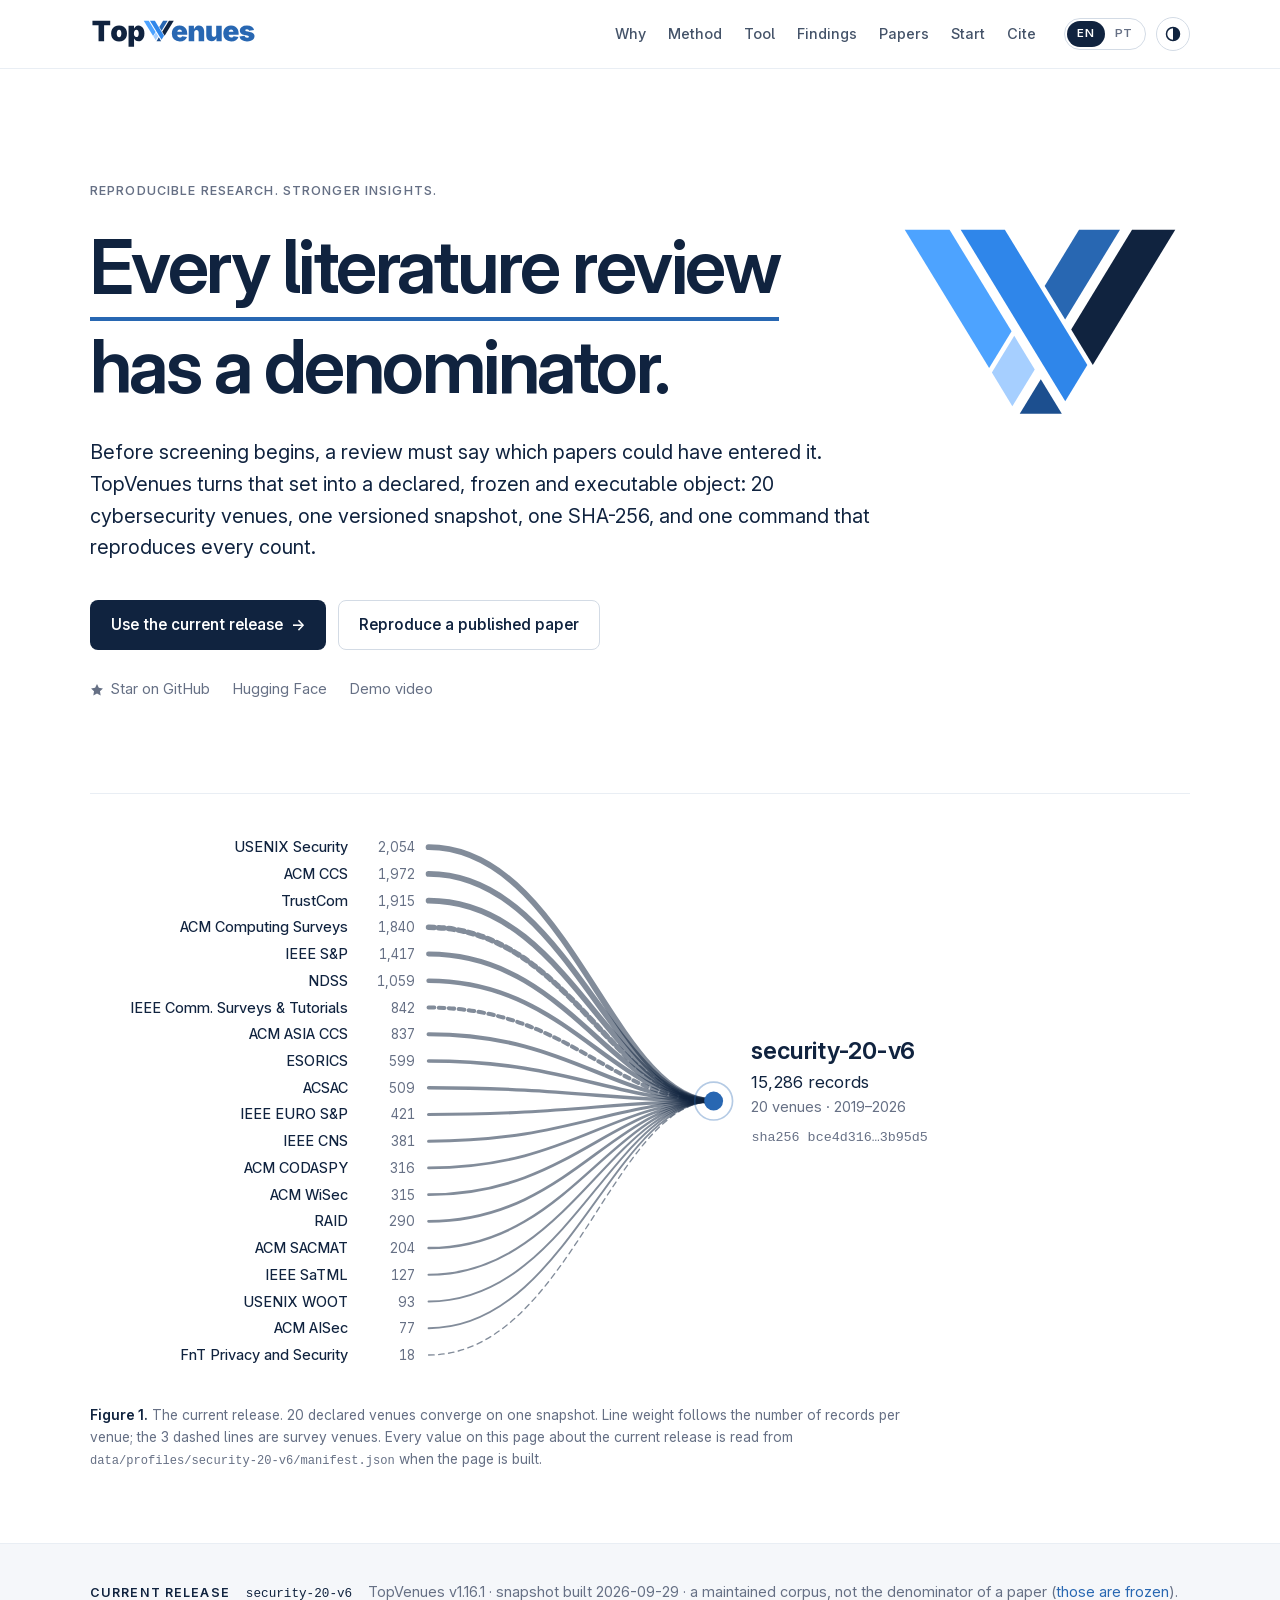
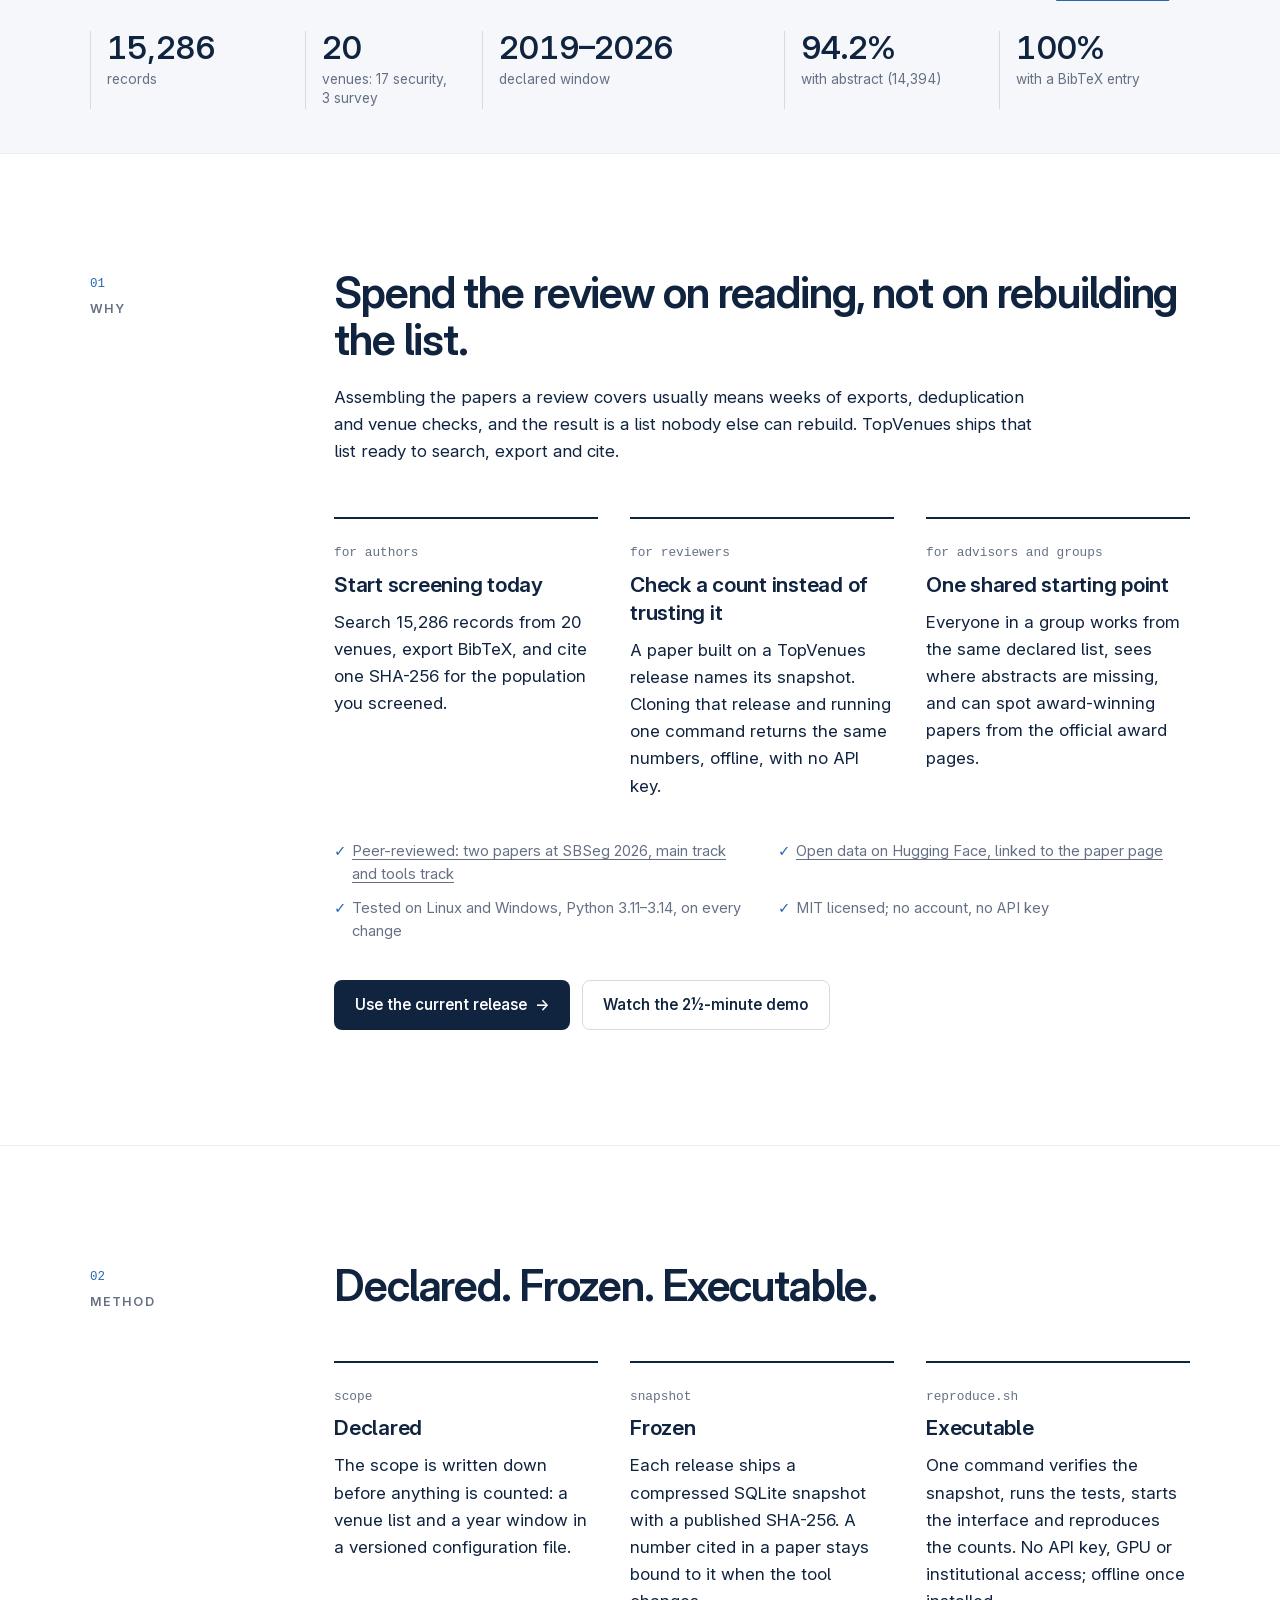
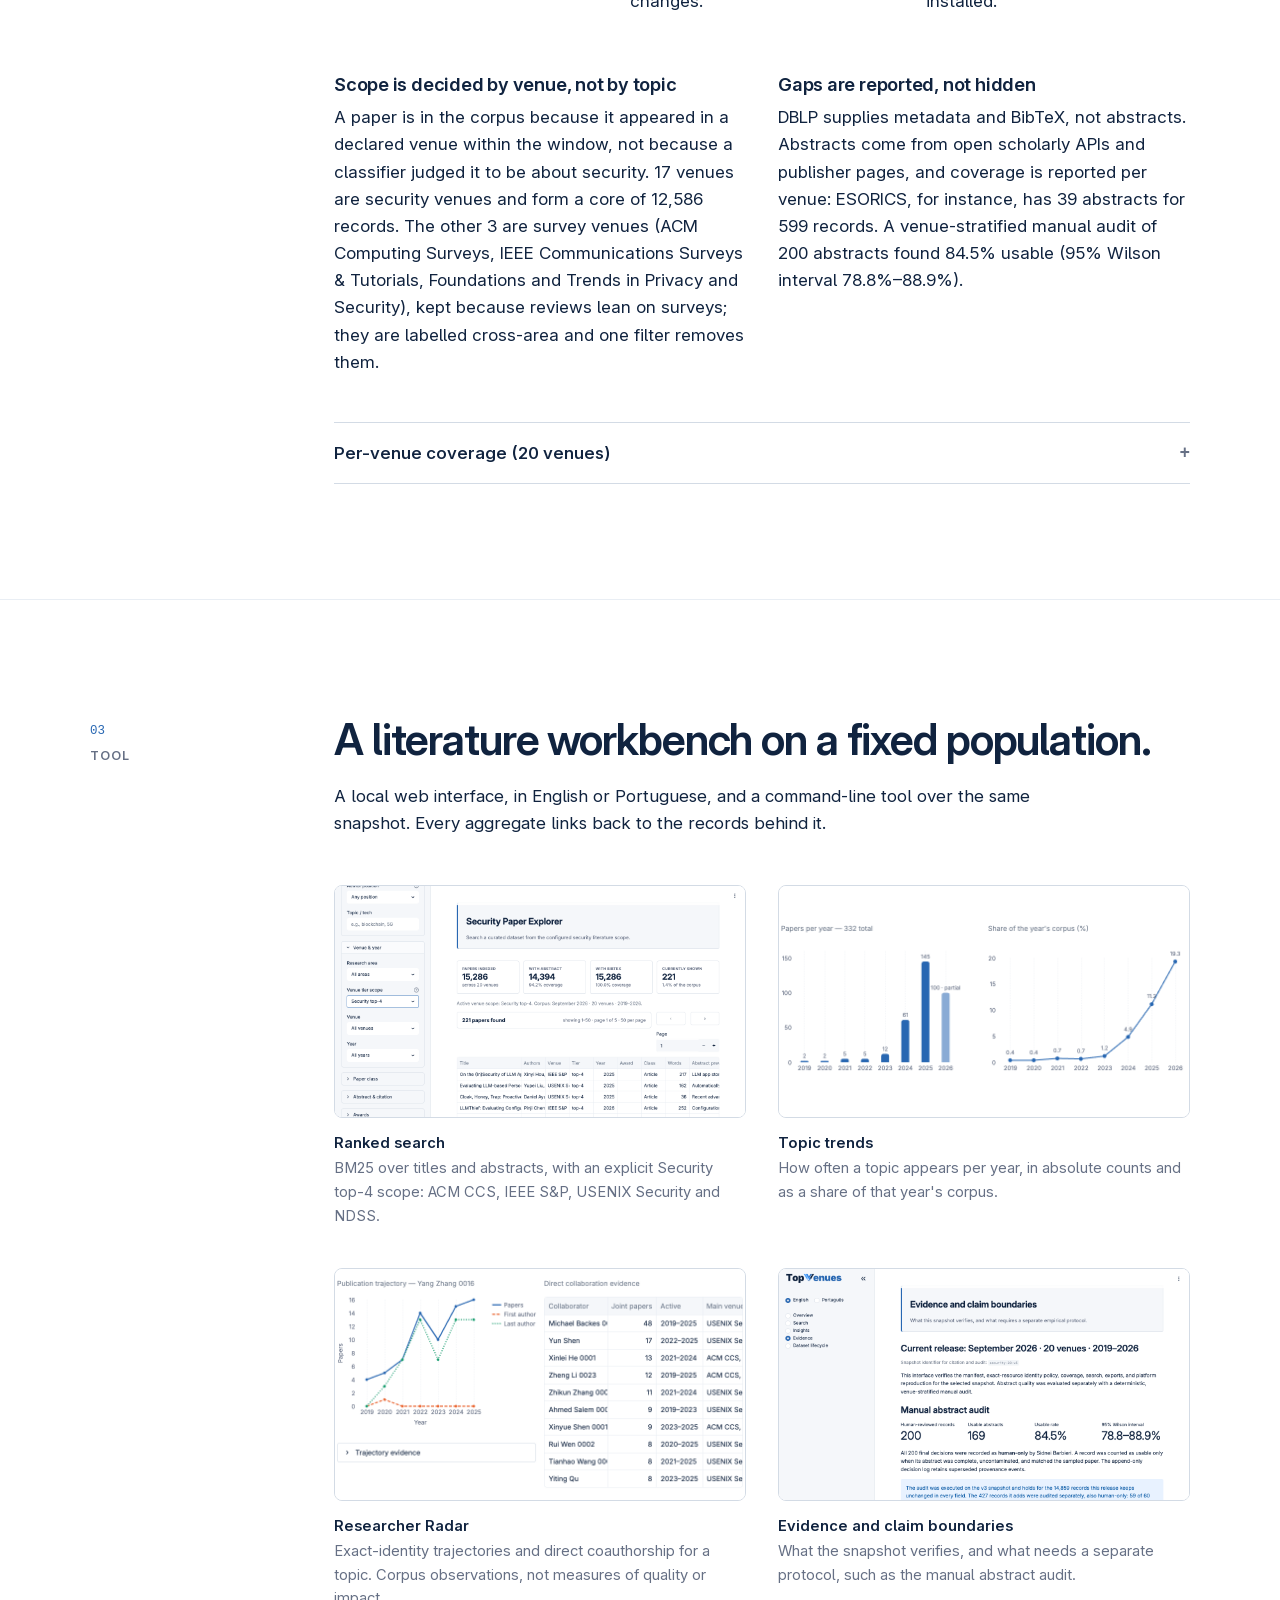
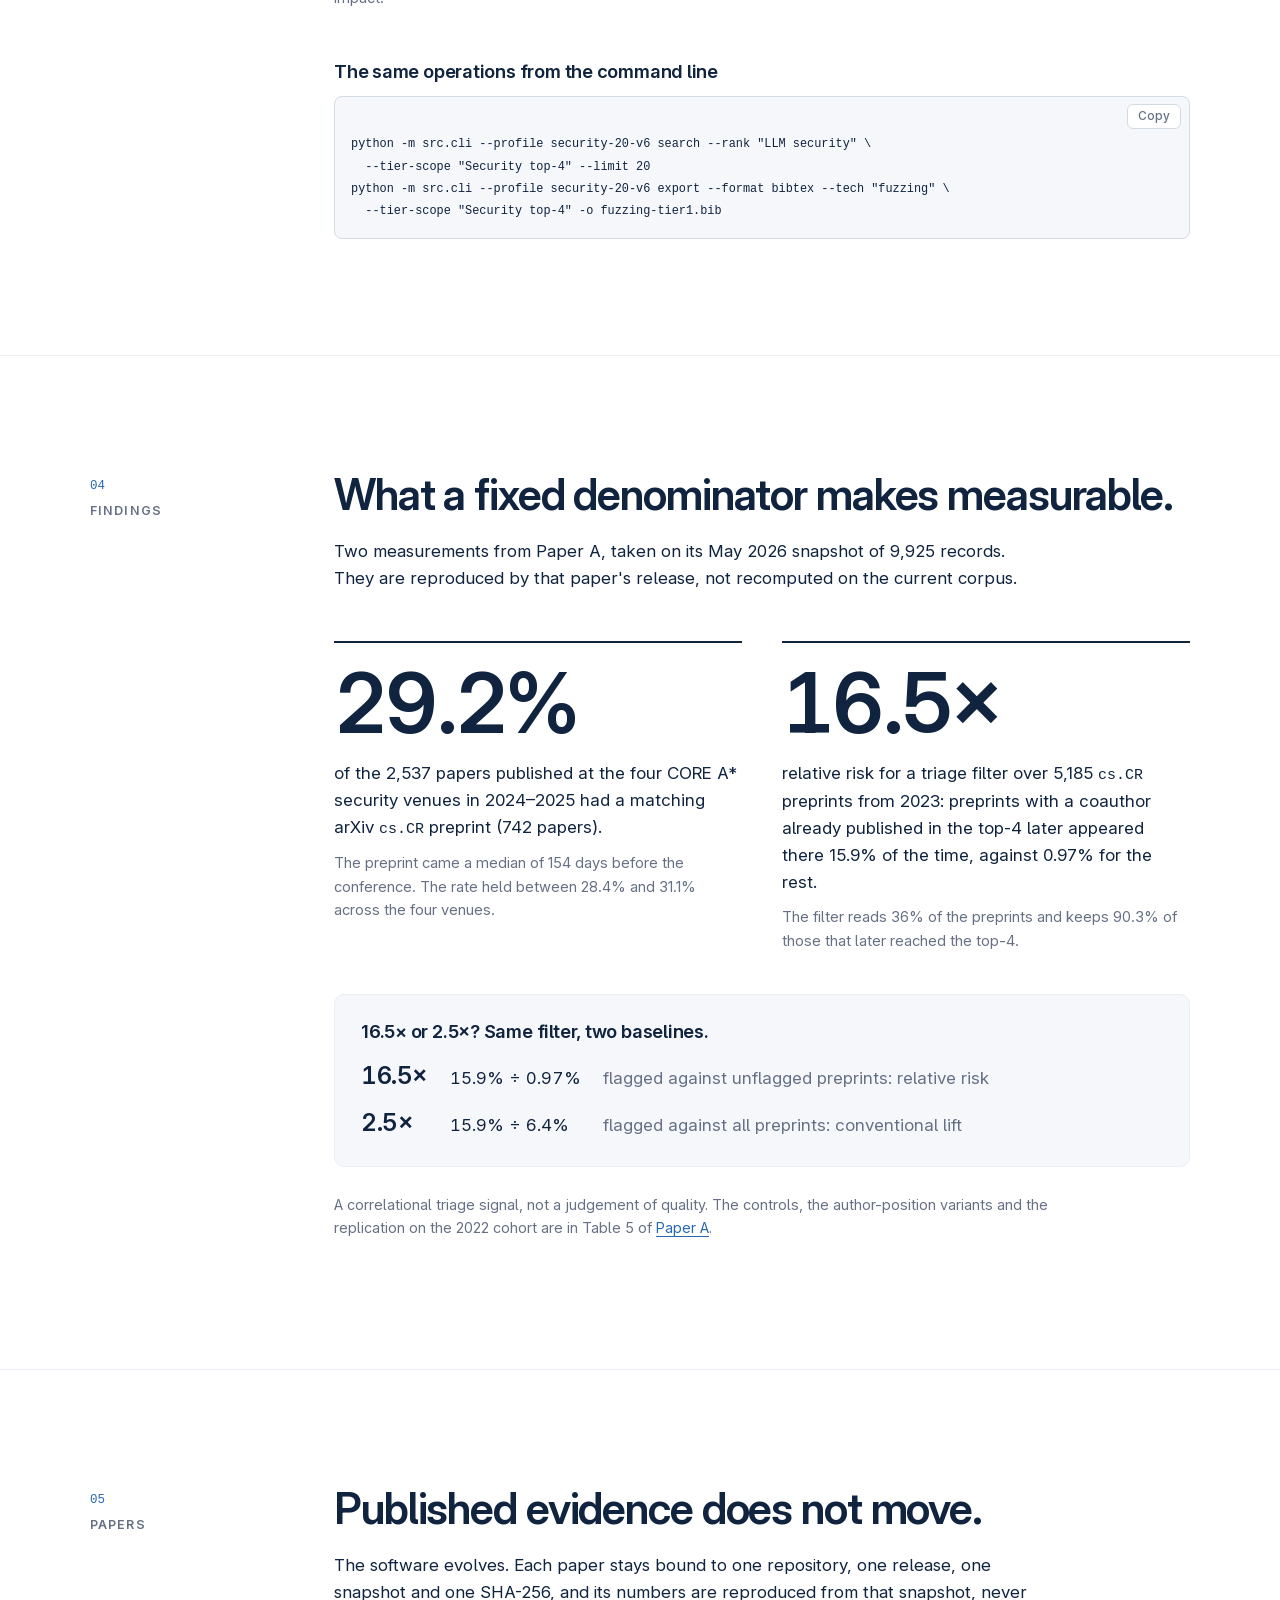
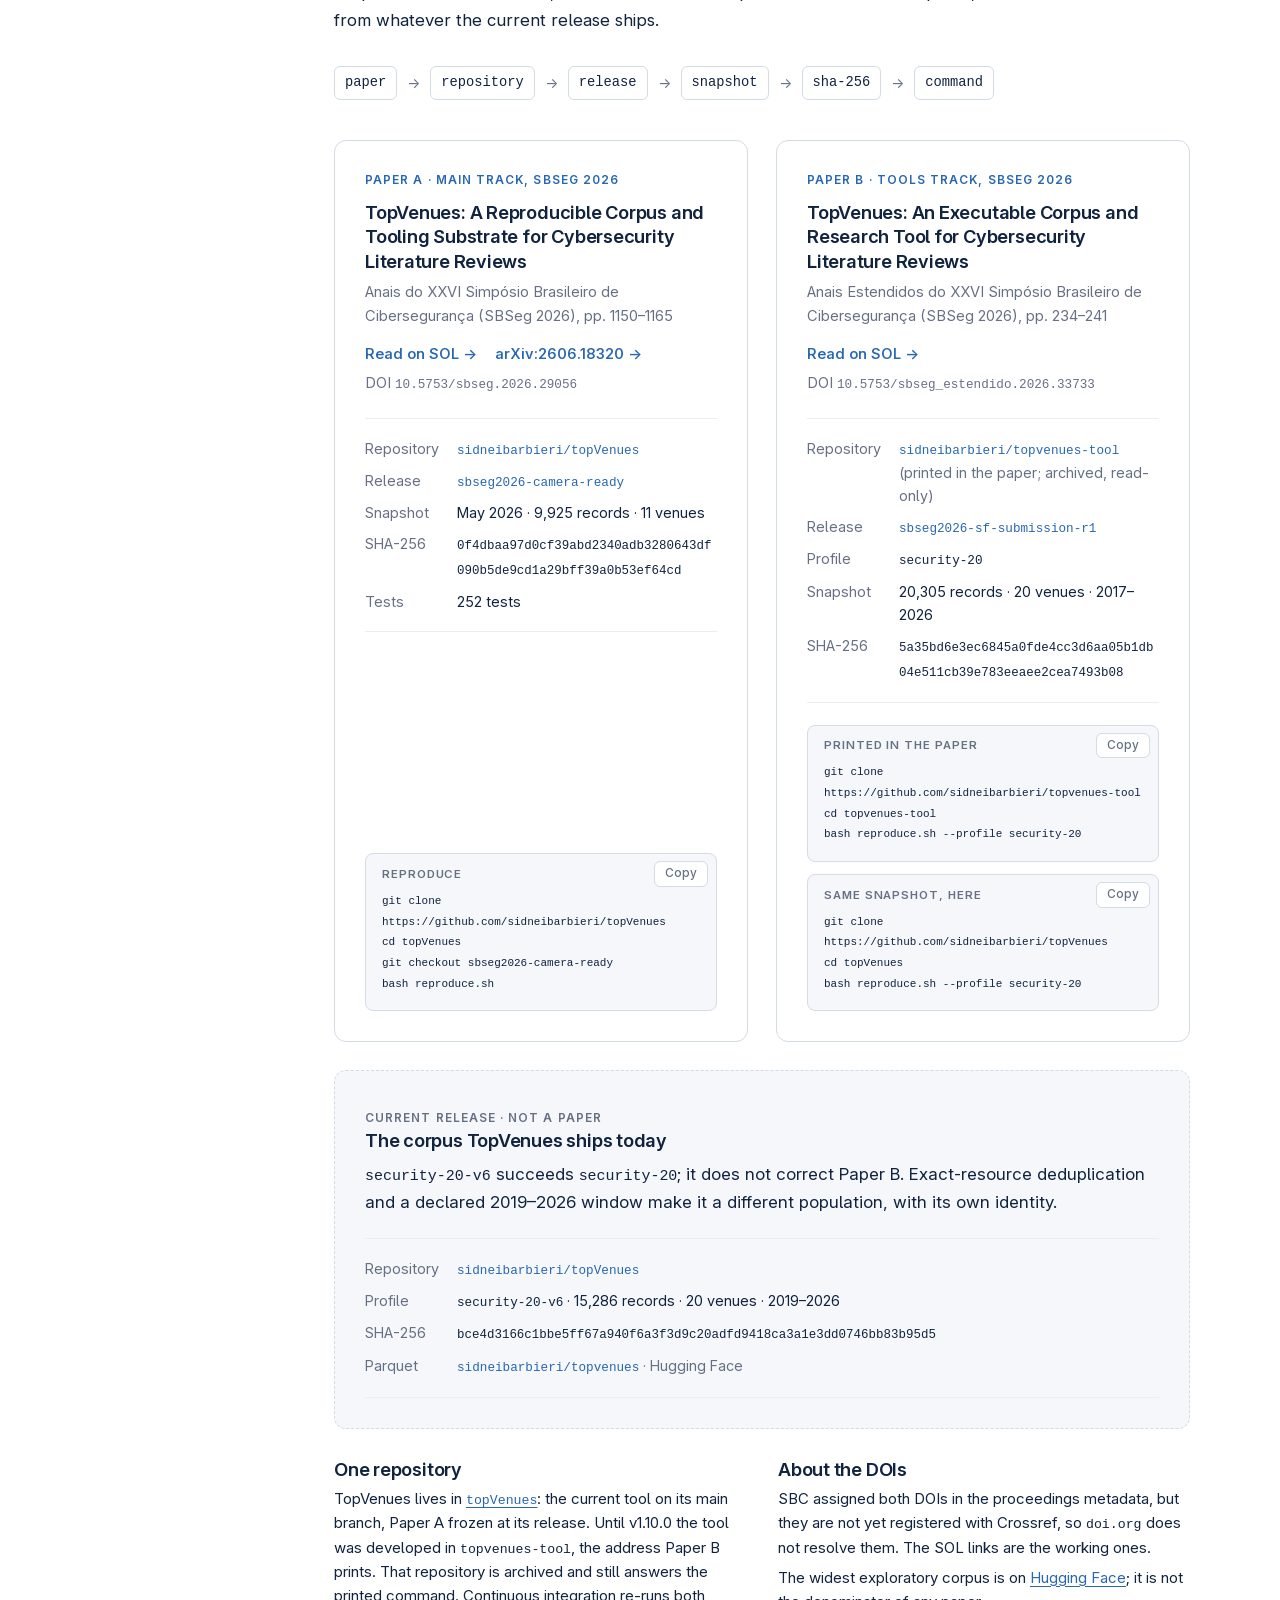
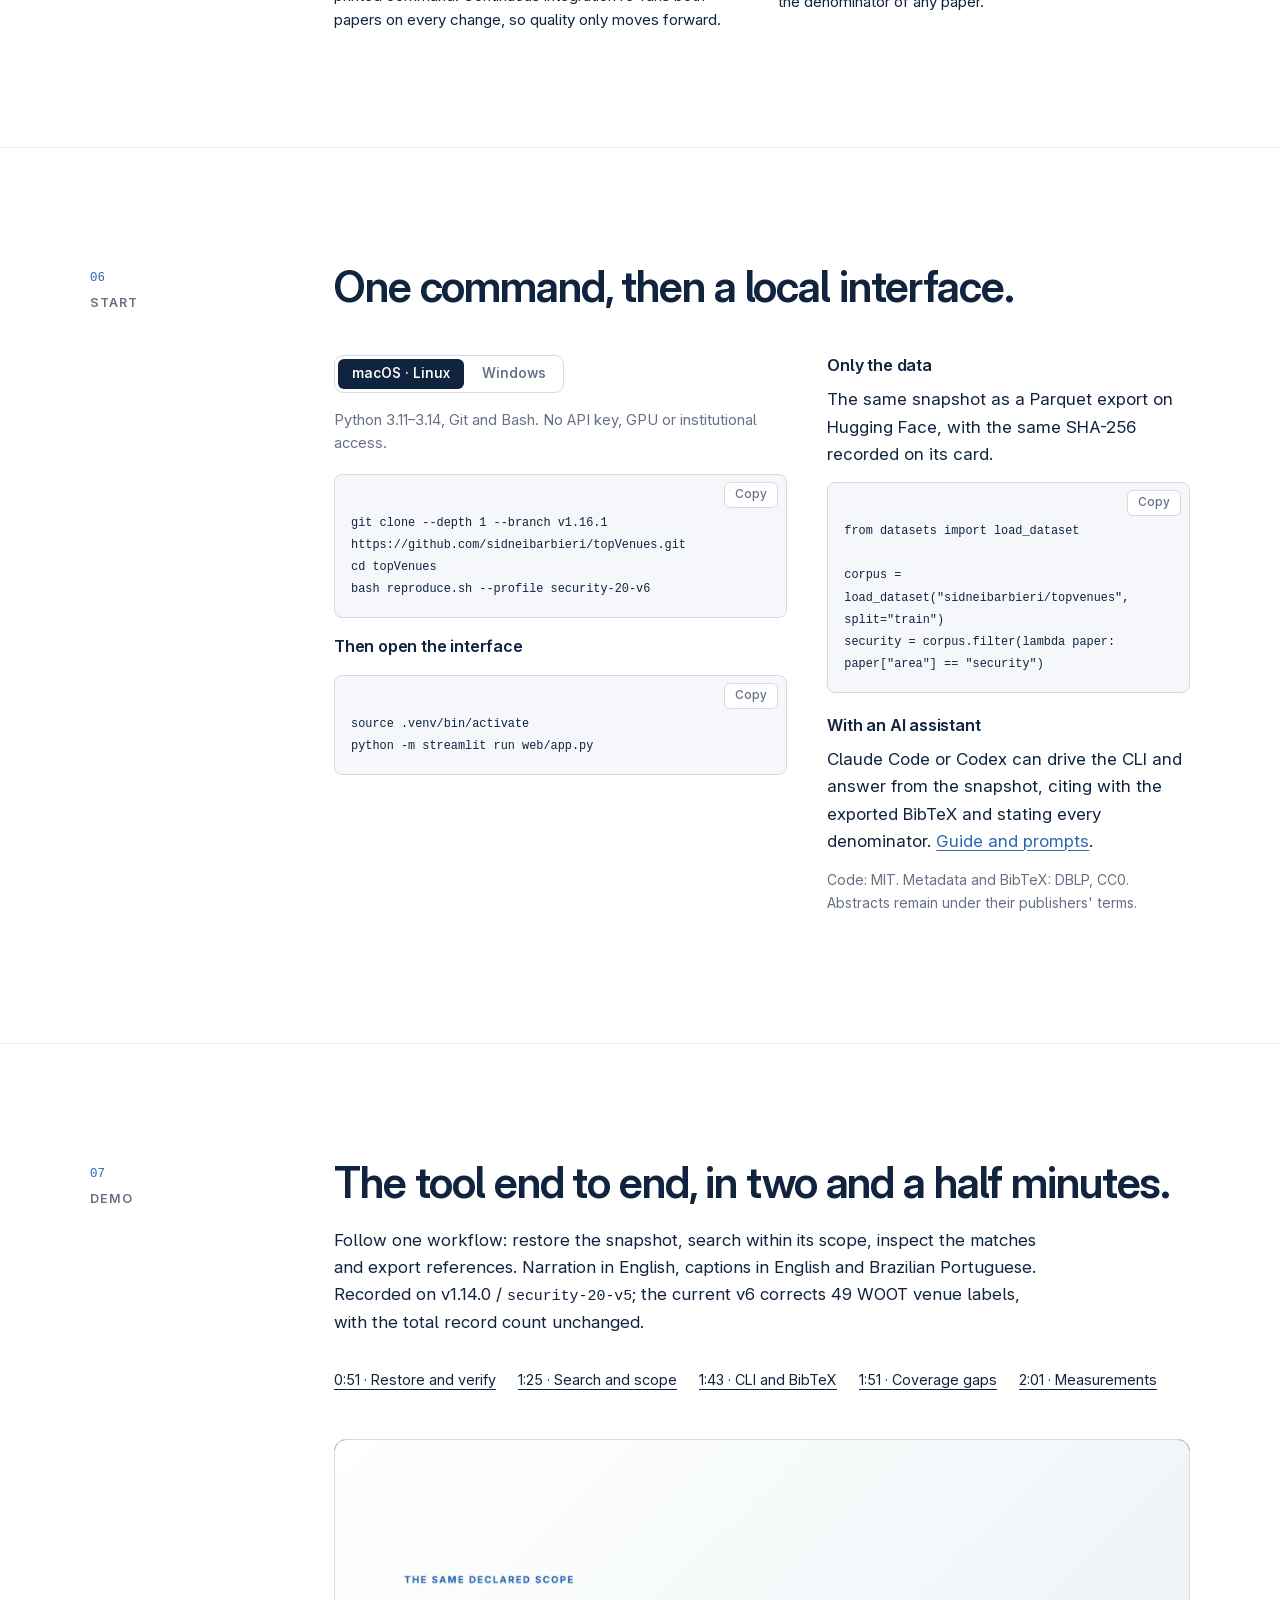
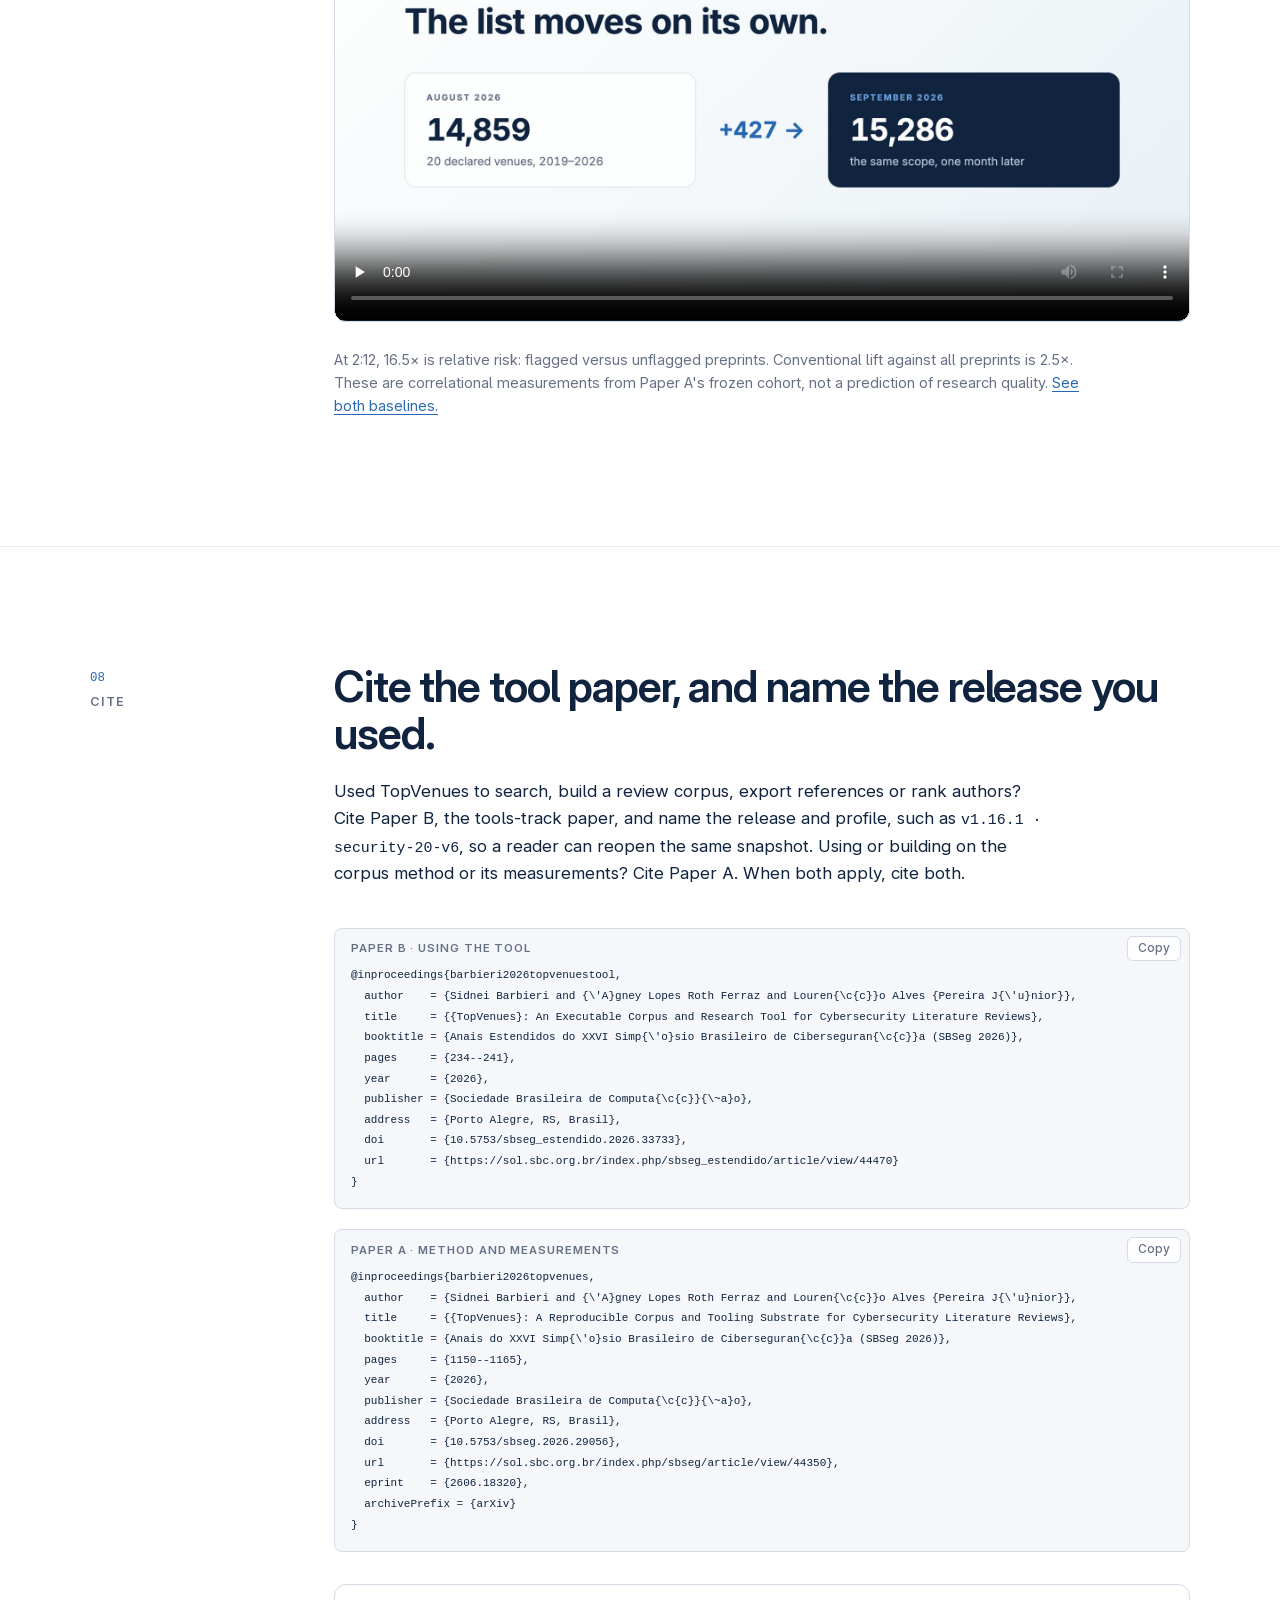
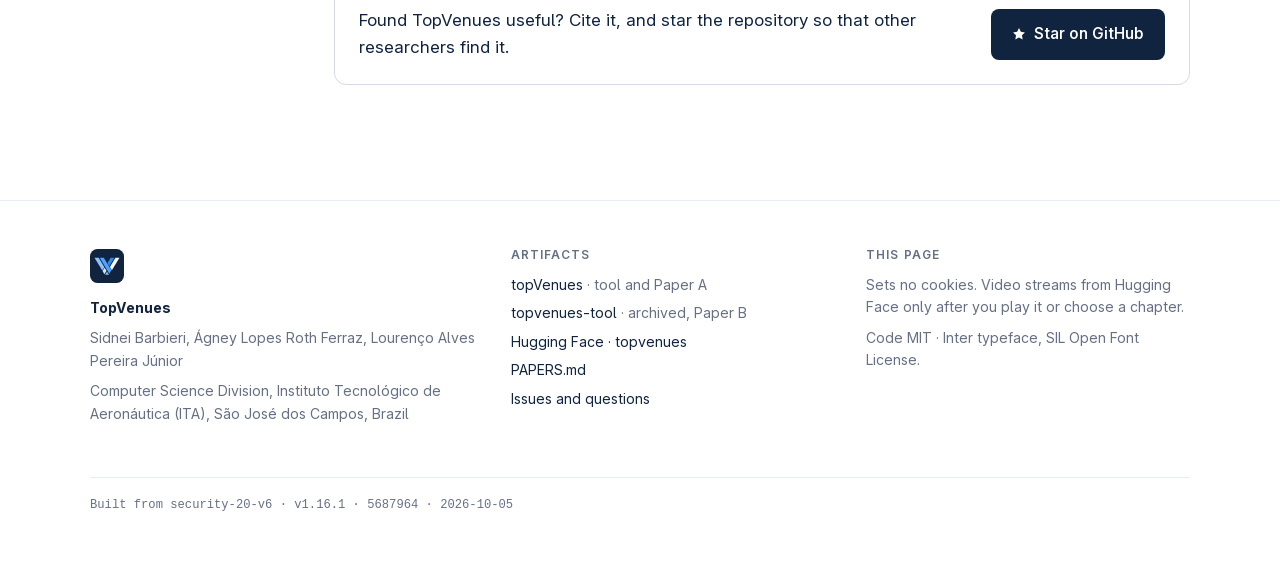
==== commit 13bec5d5: "Rebuild from topVenues v1.16.1: who it is for, demo chapters" ====
--- a/index.html
+++ b/index.html
@@ -296,6 +296,11 @@
 .pillars .k { font-family: var(--mono); font-size: .8rem; color: var(--muted); }
 .pillars h3 { margin: 6px 0 10px; font-size: 1.3rem; }
 .pillars p { margin: 0; }
+.proof { list-style: none; padding: 0; margin: 40px 0 0; display: grid; grid-template-columns: repeat(2, minmax(0, 1fr)); gap: 10px 32px; font-size: .92rem; color: var(--muted); }
+.proof li { padding-left: 18px; position: relative; }
+.proof li::before { content: "✓"; position: absolute; left: 0; color: var(--accent); }
+.proof a { color: inherit; }
+@media (max-width: 720px) { .proof { grid-template-columns: minmax(0, 1fr); } }
 @media (max-width: 860px) { .pillars { grid-template-columns: minmax(0, 1fr); gap: 28px; } }
 
 .notes { display: grid; grid-template-columns: repeat(2, minmax(0, 1fr)); gap: 32px; margin-top: 56px; }
@@ -399,6 +404,9 @@
 /* ------------------------------------------------------------- demo */
 .video { margin-top: 40px; border-radius: 12px; overflow: hidden; border: 1px solid var(--rule-strong); background: #0B1627; max-width: 980px; }
 .video video { width: 100%; height: auto; aspect-ratio: 16 / 9; }
+.demo-chapters { display: flex; flex-wrap: wrap; gap: 10px 22px; margin-top: 24px; }
+.demo-chapters button { border: 0; background: transparent; color: var(--fg); font: inherit; font-size: .9rem; padding: 8px 0; cursor: pointer; text-decoration: underline; text-underline-offset: 4px; }
+.demo-chapters button:focus-visible { outline: 2px solid currentColor; outline-offset: 4px; }
 
 /* ------------------------------------------------------------- cite */
 .cite { display: grid; grid-template-columns: minmax(0, 1fr); gap: 20px; margin-top: 40px; max-width: 900px; }
@@ -457,7 +465,7 @@
    "codeRepository": "https://github.com/sidneibarbieri/topVenues",
    "programmingLanguage": "Python",
    "license": "https://opensource.org/licenses/MIT",
-   "softwareVersion": "1.16.0"
+   "softwareVersion": "1.16.1"
   },
   {
    "@type": "ScholarlyArticle",
@@ -516,6 +524,7 @@
   <path d="M558.6482612600432 79.73046875Q547.5154487600432 79.73046875 540.3865425100432 75.091796875Q533.2576362600432 70.453125 531.8416206350432 62.396484375L550.0056831350432 59.759765625Q550.9822456350432 62.982421875 553.1795112600432 64.7158203125Q555.3767768850432 66.44921875 559.5271675100432 66.44921875Q565.6306831350432 66.44921875 565.6306831350432 63.03125Q565.6306831350432 60.150390625 559.3806831350432 59.02734375L549.7127143850432 57.26953125Q533.1111518850432 54.291015625 533.1111518850432 41.25390625Q533.1111518850432 32.708984375 539.8494331350432 28.0947265625Q546.5877143850432 23.48046875 558.3064643850432 23.48046875Q569.1463081350432 23.48046875 575.8357612600432 27.6552734375Q582.5252143850432 31.830078125 583.7947456350432 39.251953125L566.5095893850432 41.7421875Q565.8748237600432 39.056640625 563.7263862600432 37.8115234375Q561.5779487600432 36.56640625 558.6970893850432 36.56640625Q556.1580268850432 36.56640625 554.4002143850432 37.4697265625Q552.6424018850432 38.373046875 552.6424018850432 40.08203125Q552.6424018850432 41.302734375 553.6922065725432 42.376953125Q554.7420112600432 43.451171875 557.8181831350432 43.98828125L568.9509956350432 45.94140625Q585.5525581350432 48.87109375 585.5525581350432 60.6875Q585.5525581350432 66.546875 582.0613471975432 70.8193359375Q578.5701362600432 75.091796875 572.5154487600432 77.4111328125Q566.4607612600432 79.73046875 558.6482612600432 79.73046875Z" fill="#4DA3FF"/>
 </svg></a>
     <nav class="nav" aria-label="Sections">
+      <a href="#why"><span data-l="en">Why</span><span data-l="pt">Por quê</span></a>
       <a href="#method"><span data-l="en">Method</span><span data-l="pt">Método</span></a>
       <a href="#tool"><span data-l="en">Tool</span><span data-l="pt">Ferramenta</span></a>
       <a href="#findings"><span data-l="en">Findings</span><span data-l="pt">Resultados</span></a>
@@ -610,7 +619,7 @@
     <div class="release-head">
       <strong id="release-h"><span data-l="en">Current release</span><span data-l="pt">Versão atual</span></strong>
       <code>security-20-v6</code>
-      <span class="note"><span data-l="en">TopVenues v1.16.0 · snapshot built 2026-09-29 · a maintained corpus, not the denominator of a paper (<a href="#papers">those are frozen</a>).</span><span data-l="pt">TopVenues v1.16.0 · snapshot gerado em 2026-09-29 · um corpus mantido, não o denominador de um artigo (<a href="#papers">esses estão congelados</a>).</span></span>
+      <span class="note"><span data-l="en">TopVenues v1.16.1 · snapshot built 2026-09-29 · a maintained corpus, not the denominator of a paper (<a href="#papers">those are frozen</a>).</span><span data-l="pt">TopVenues v1.16.1 · snapshot gerado em 2026-09-29 · um corpus mantido, não o denominador de um artigo (<a href="#papers">esses estão congelados</a>).</span></span>
     </div>
     <dl class="stats">
       <div><dt><span data-l="en">records</span><span data-l="pt">registros</span></dt><dd><span data-l="en">15,286</span><span data-l="pt">15.286</span></dd></div>
@@ -622,9 +631,50 @@
   </div>
 </section>
 
+<section class="sec" id="why" aria-labelledby="why-h">
+  <div class="wrap">
+    <p class="sec-label"><span class="no">01</span><span data-l="en">Why</span><span data-l="pt">Por quê</span></p>
+    <div>
+      <h2 id="why-h"><span data-l="en">Spend the review on reading, not on rebuilding the list.</span><span data-l="pt">Gaste a revisão lendo, não remontando a lista.</span></h2>
+      <p class="sec-intro" data-l="en">Assembling the papers a review covers usually means weeks of exports, deduplication and venue checks, and the result is a list nobody else can rebuild. TopVenues ships that list ready to search, export and cite.</p>
+      <p class="sec-intro" data-l="pt">Montar os artigos que uma revisão cobre costuma custar semanas de exportações, deduplicação e conferência de veículos, e o resultado é uma lista que ninguém mais consegue refazer. O TopVenues entrega essa lista pronta para buscar, exportar e citar.</p>
+      <div class="pillars">
+        <article>
+          <span class="k" data-l="en">for authors</span><span class="k" data-l="pt">para autores</span>
+          <h3><span data-l="en">Start screening today</span><span data-l="pt">Comece a triagem hoje</span></h3>
+          <p data-l="en">Search 15,286 records from 20 venues, export BibTeX, and cite one SHA-256 for the population you screened.</p>
+          <p data-l="pt">Busque em 15.286 registros de 20 veículos, exporte BibTeX e cite um único SHA-256 para a população que você triou.</p>
+        </article>
+        <article>
+          <span class="k" data-l="en">for reviewers</span><span class="k" data-l="pt">para avaliadores</span>
+          <h3><span data-l="en">Check a count instead of trusting it</span><span data-l="pt">Confira a contagem em vez de confiar nela</span></h3>
+          <p data-l="en">A paper built on a TopVenues release names its snapshot. Cloning that release and running one command returns the same numbers, offline, with no API key.</p>
+          <p data-l="pt">Um artigo feito sobre uma versão do TopVenues nomeia seu snapshot. Clonar essa versão e rodar um comando devolve os mesmos números, offline e sem chave de API.</p>
+        </article>
+        <article>
+          <span class="k" data-l="en">for advisors and groups</span><span class="k" data-l="pt">para orientadores e grupos</span>
+          <h3><span data-l="en">One shared starting point</span><span data-l="pt">Um ponto de partida comum</span></h3>
+          <p data-l="en">Everyone in a group works from the same declared list, sees where abstracts are missing, and can spot award-winning papers from the official award pages.</p>
+          <p data-l="pt">Todo o grupo trabalha sobre a mesma lista declarada, vê onde faltam resumos e identifica os artigos premiados a partir das páginas oficiais de prêmios.</p>
+        </article>
+      </div>
+      <ul class="proof">
+        <li><a href="#papers"><span data-l="en">Peer-reviewed: two papers at SBSeg 2026, main track and tools track</span><span data-l="pt">Revisado por pares: dois artigos no SBSeg 2026, trilha principal e salão de ferramentas</span></a></li>
+        <li><a href="https://huggingface.co/datasets/sidneibarbieri/topvenues"><span data-l="en">Open data on Hugging Face, linked to the paper page</span><span data-l="pt">Dados abertos no Hugging Face, ligados à página do artigo</span></a></li>
+        <li><span data-l="en">Tested on Linux and Windows, Python 3.11–3.14, on every change</span><span data-l="pt">Testado em Linux e Windows, Python 3.11–3.14, a cada mudança</span></li>
+        <li><span data-l="en">MIT licensed; no account, no API key</span><span data-l="pt">Licença MIT; sem conta, sem chave de API</span></li>
+      </ul>
+      <div class="cta">
+        <a class="btn primary" href="#start"><span data-l="en">Use the current release</span><span data-l="pt">Usar a versão atual</span> <span class="ar" aria-hidden="true">→</span></a>
+        <a class="btn ghost" href="#demo"><span data-l="en">Watch the 2½-minute demo</span><span data-l="pt">Ver a demo de 2½ minutos</span></a>
+      </div>
+    </div>
+  </div>
+</section>
+
 <section class="sec" id="method" aria-labelledby="method-h">
   <div class="wrap">
-    <p class="sec-label"><span class="no">01</span><span data-l="en">Method</span><span data-l="pt">Método</span></p>
+    <p class="sec-label"><span class="no">02</span><span data-l="en">Method</span><span data-l="pt">Método</span></p>
     <div>
       <h2 id="method-h"><span data-l="en">Declared. Frozen. Executable.</span><span data-l="pt">Declarado. Congelado. Executável.</span></h2>
       <div class="pillars">
@@ -671,7 +721,7 @@
 
 <section class="sec" id="tool" aria-labelledby="tool-h">
   <div class="wrap">
-    <p class="sec-label"><span class="no">02</span><span data-l="en">Tool</span><span data-l="pt">Ferramenta</span></p>
+    <p class="sec-label"><span class="no">03</span><span data-l="en">Tool</span><span data-l="pt">Ferramenta</span></p>
     <div>
       <h2 id="tool-h"><span data-l="en">A literature workbench on a fixed population.</span><span data-l="pt">Uma bancada de literatura sobre uma população fixa.</span></h2>
       <p class="sec-intro" data-l="en">A local web interface, in English or Portuguese, and a command-line tool over the same snapshot. Every aggregate links back to the records behind it.</p>
@@ -711,7 +761,7 @@
 
 <section class="sec" id="findings" aria-labelledby="findings-h">
   <div class="wrap">
-    <p class="sec-label"><span class="no">03</span><span data-l="en">Findings</span><span data-l="pt">Resultados</span></p>
+    <p class="sec-label"><span class="no">04</span><span data-l="en">Findings</span><span data-l="pt">Resultados</span></p>
     <div>
       <h2 id="findings-h"><span data-l="en">What a fixed denominator makes measurable.</span><span data-l="pt">O que um denominador fixo torna mensurável.</span></h2>
       <p class="sec-intro" data-l="en">Two measurements from Paper A, taken on its May 2026 snapshot of 9,925 records. They are reproduced by that paper's release, not recomputed on the current corpus.</p>
@@ -751,7 +801,7 @@
 
 <section class="sec" id="papers" aria-labelledby="papers-h">
   <div class="wrap">
-    <p class="sec-label"><span class="no">04</span><span data-l="en">Papers</span><span data-l="pt">Artigos</span></p>
+    <p class="sec-label"><span class="no">05</span><span data-l="en">Papers</span><span data-l="pt">Artigos</span></p>
     <div>
       <h2 id="papers-h"><span data-l="en">Published evidence does not move.</span><span data-l="pt">Evidência publicada não se move.</span></h2>
       <p class="sec-intro" data-l="en">The software evolves. Each paper stays bound to one repository, one release, one snapshot and one SHA-256, and its numbers are reproduced from that snapshot, never from whatever the current release ships.</p>
@@ -827,7 +877,7 @@
 
 <section class="sec" id="start" aria-labelledby="start-h">
   <div class="wrap">
-    <p class="sec-label"><span class="no">05</span><span data-l="en">Start</span><span data-l="pt">Começar</span></p>
+    <p class="sec-label"><span class="no">06</span><span data-l="en">Start</span><span data-l="pt">Começar</span></p>
     <div>
       <h2 id="start-h"><span data-l="en">One command, then a local interface.</span><span data-l="pt">Um comando, depois uma interface local.</span></h2>
       <div class="start">
@@ -839,7 +889,7 @@
           <div role="tabpanel" id="pane-unix" aria-labelledby="tab-unix">
             <p class="req" data-l="en">Python 3.11–3.14, Git and Bash. No API key, GPU or institutional access.</p>
             <p class="req" data-l="pt">Python 3.11–3.14, Git e Bash. Sem chave de API, GPU ou acesso institucional.</p>
-            <div class="code"><div class="code-bar"><span class="code-label"></span><button class="copy" type="button" data-copy><span data-l="en">Copy</span><span data-l="pt">Copiar</span></button></div><pre><code>git clone --depth 1 --branch v1.16.0 https://github.com/sidneibarbieri/topVenues.git
+            <div class="code"><div class="code-bar"><span class="code-label"></span><button class="copy" type="button" data-copy><span data-l="en">Copy</span><span data-l="pt">Copiar</span></button></div><pre><code>git clone --depth 1 --branch v1.16.1 https://github.com/sidneibarbieri/topVenues.git
 cd topVenues
 bash reproduce.sh --profile security-20-v6</code></pre></div>
             <h3><span data-l="en">Then open the interface</span><span data-l="pt">Depois, abra a interface</span></h3>
@@ -849,7 +899,7 @@
           <div role="tabpanel" id="pane-win" aria-labelledby="tab-win" hidden>
             <p class="req" data-l="en">Python 3.11–3.14 with the <code>py</code> launcher, Git and PowerShell.</p>
             <p class="req" data-l="pt">Python 3.11–3.14 com o launcher <code>py</code>, Git e PowerShell.</p>
-            <div class="code"><div class="code-bar"><span class="code-label"></span><button class="copy" type="button" data-copy><span data-l="en">Copy</span><span data-l="pt">Copiar</span></button></div><pre><code>git clone --depth 1 --branch v1.16.0 https://github.com/sidneibarbieri/topVenues.git
+            <div class="code"><div class="code-bar"><span class="code-label"></span><button class="copy" type="button" data-copy><span data-l="en">Copy</span><span data-l="pt">Copiar</span></button></div><pre><code>git clone --depth 1 --branch v1.16.1 https://github.com/sidneibarbieri/topVenues.git
 cd topVenues
 powershell -ExecutionPolicy Bypass -File .\reproduce.ps1 -Profile security-20-v6</code></pre></div>
             <h3><span data-l="en">Then open the interface</span><span data-l="pt">Depois, abra a interface</span></h3>
@@ -878,29 +928,38 @@
 
 <section class="sec" id="demo" aria-labelledby="demo-h">
   <div class="wrap">
-    <p class="sec-label"><span class="no">06</span><span data-l="en">Demo</span><span data-l="pt">Demo</span></p>
+    <p class="sec-label"><span class="no">07</span><span data-l="en">Demo</span><span data-l="pt">Demo</span></p>
     <div>
       <h2 id="demo-h"><span data-l="en">The tool end to end, in two and a half minutes.</span><span data-l="pt">A ferramenta de ponta a ponta, em dois minutos e meio.</span></h2>
-      <p class="sec-intro" data-l="en">The list that moves on its own, the idea, one command on a fresh clone, search and export, where the corpus is silent, and what a fixed list makes measurable. Narration in English, captions in English and Brazilian Portuguese. It shows v1.14.0 on <code>security-20-v5</code>.</p>
-      <p class="sec-intro" data-l="pt">A lista que muda sozinha, a ideia, um comando num clone novo, busca e exportação, onde o corpus se cala, e o que uma lista fixa torna mensurável. Narração em inglês, legendas em inglês e português do Brasil. Mostra a v1.14.0 sobre o <code>security-20-v5</code>.</p>
+      <p class="sec-intro" data-l="en">Follow one workflow: restore the snapshot, search within its scope, inspect the matches and export references. Narration in English, captions in English and Brazilian Portuguese. Recorded on v1.14.0 / <code>security-20-v5</code>; the current v6 corrects 49 WOOT venue labels, with the total record count unchanged.</p>
+      <p class="sec-intro" data-l="pt">Acompanhe um fluxo: restaurar o snapshot, buscar dentro do escopo, inspecionar os resultados e exportar referências. Narração em inglês, legendas em inglês e português do Brasil. Gravado na v1.14.0 / <code>security-20-v5</code>; o atual v6 corrige 49 rótulos de veículo do WOOT, sem alterar o total de registros.</p>
+      <nav class="demo-chapters" aria-label="Video chapters" data-label-en="Video chapters" data-label-pt="Capítulos do vídeo">
+        <button type="button" data-demo-time="50.875"><span data-l="en">0:51 · Restore and verify</span><span data-l="pt">0:51 · Restaurar e verificar</span></button>
+        <button type="button" data-demo-time="85.025"><span data-l="en">1:25 · Search and scope</span><span data-l="pt">1:25 · Busca e escopo</span></button>
+        <button type="button" data-demo-time="102.8"><span data-l="en">1:43 · CLI and BibTeX</span><span data-l="pt">1:43 · CLI e BibTeX</span></button>
+        <button type="button" data-demo-time="111.1"><span data-l="en">1:51 · Coverage gaps</span><span data-l="pt">1:51 · Lacunas de cobertura</span></button>
+        <button type="button" data-demo-time="121.475"><span data-l="en">2:01 · Measurements</span><span data-l="pt">2:01 · Medições</span></button>
+      </nav>
       <div class="video">
-        <video controls preload="none" playsinline crossorigin="anonymous" poster="assets/demo-poster.jpg" width="1280" height="720">
+        <video id="demo-video" controls preload="none" playsinline crossorigin="anonymous" poster="assets/demo-poster.jpg" width="1280" height="720" tabindex="0">
           <source src="https://huggingface.co/datasets/sidneibarbieri/topvenues/resolve/main/assets/demo/topvenues-demo-v1.14.0.mp4" type="video/mp4">
           <track kind="captions" src="https://huggingface.co/datasets/sidneibarbieri/topvenues/resolve/main/assets/demo/topvenues-demo-v1.14.0.en.vtt" srclang="en" label="English" data-track="en">
           <track kind="captions" src="https://huggingface.co/datasets/sidneibarbieri/topvenues/resolve/main/assets/demo/topvenues-demo-v1.14.0.pt-BR.vtt" srclang="pt-BR" label="Português (Brasil)" data-track="pt">
         </video>
       </div>
+      <p class="provenance" data-l="en">At 2:12, 16.5× is relative risk: flagged versus unflagged preprints. Conventional lift against all preprints is 2.5×. These are correlational measurements from Paper A's frozen cohort, not a prediction of research quality. <a href="#findings">See both baselines.</a></p>
+      <p class="provenance" data-l="pt">Aos 2:12, 16,5× é risco relativo: preprints sinalizados contra não sinalizados. O lift convencional contra todos os preprints é 2,5×. São medições correlacionais da coorte congelada do Artigo A, não uma previsão de qualidade da pesquisa. <a href="#findings">Veja as duas linhas de base.</a></p>
     </div>
   </div>
 </section>
 
 <section class="sec" id="cite" aria-labelledby="cite-h">
   <div class="wrap">
-    <p class="sec-label"><span class="no">07</span><span data-l="en">Cite</span><span data-l="pt">Citar</span></p>
+    <p class="sec-label"><span class="no">08</span><span data-l="en">Cite</span><span data-l="pt">Citar</span></p>
     <div>
       <h2 id="cite-h"><span data-l="en">Cite the tool paper, and name the release you used.</span><span data-l="pt">Cite o artigo da ferramenta e informe a versão que você usou.</span></h2>
-      <p class="sec-intro" data-l="en">Used TopVenues to search, build a review corpus, export references or rank authors? Cite Paper B, the tools-track paper, and name the release and profile, such as <code>v1.16.0 · security-20-v6</code>, so a reader can reopen the same snapshot. Using or building on the corpus method or its measurements? Cite Paper A. When both apply, cite both.</p>
-      <p class="sec-intro" data-l="pt">Usou o TopVenues para buscar, montar o corpus de uma revisão, exportar referências ou ranquear autores? Cite o Artigo B, da trilha de ferramentas, e informe a versão e o perfil, como <code>v1.16.0 · security-20-v6</code>, para que o leitor reabra o mesmo snapshot. Usa ou estende o método do corpus ou suas medições? Cite o Artigo A. Quando os dois se aplicam, cite os dois.</p>
+      <p class="sec-intro" data-l="en">Used TopVenues to search, build a review corpus, export references or rank authors? Cite Paper B, the tools-track paper, and name the release and profile, such as <code>v1.16.1 · security-20-v6</code>, so a reader can reopen the same snapshot. Using or building on the corpus method or its measurements? Cite Paper A. When both apply, cite both.</p>
+      <p class="sec-intro" data-l="pt">Usou o TopVenues para buscar, montar o corpus de uma revisão, exportar referências ou ranquear autores? Cite o Artigo B, da trilha de ferramentas, e informe a versão e o perfil, como <code>v1.16.1 · security-20-v6</code>, para que o leitor reabra o mesmo snapshot. Usa ou estende o método do corpus ou suas medições? Cite o Artigo A. Quando os dois se aplicam, cite os dois.</p>
       <div class="cite">
         <div class="code"><div class="code-bar"><span class="code-label"><span data-l="en">Paper B · using the tool</span><span data-l="pt">Artigo B · uso da ferramenta</span></span><button class="copy" type="button" data-copy><span data-l="en">Copy</span><span data-l="pt">Copiar</span></button></div><pre><code>@inproceedings{barbieri2026topvenuestool,
   author    = {Sidnei Barbieri and {\&#x27;A}gney Lopes Roth Ferraz and Louren{\c{c}}o Alves {Pereira J{\&#x27;u}nior}},
@@ -958,12 +1017,12 @@
     </div>
     <div>
       <h2><span data-l="en">This page</span><span data-l="pt">Esta página</span></h2>
-      <p data-l="en">Sets no cookies and loads nothing from third parties until you play the video, which streams from Hugging Face.</p>
-      <p data-l="pt">Não usa cookies e não carrega nada de terceiros até você iniciar o vídeo, que vem do Hugging Face.</p>
+      <p data-l="en">Sets no cookies. Video streams from Hugging Face only after you play it or choose a chapter.</p>
+      <p data-l="pt">Não usa cookies. O vídeo vem do Hugging Face somente após você iniciá-lo ou escolher um capítulo.</p>
       <p data-l="en">Code MIT · Inter typeface, SIL Open Font License.</p>
       <p data-l="pt">Código MIT · fonte Inter, SIL Open Font License.</p>
     </div>
-    <p class="stamp"><span data-l="en">Built from</span><span data-l="pt">Gerado a partir de</span> security-20-v6 · v1.16.0 · 797c6e7 · 2026-09-29</p>
+    <p class="stamp"><span data-l="en">Built from</span><span data-l="pt">Gerado a partir de</span> security-20-v6 · v1.16.1 · 5687964 · 2026-10-05</p>
   </div>
 </footer>
 
@@ -1007,6 +1066,25 @@
       syncCaptions(video);
     });
   });
+
+  var demoVideo = document.getElementById("demo-video");
+  if (demoVideo) {
+    var chapterTime = null;
+    function seekChapter() {
+      if (chapterTime === null) return;
+      demoVideo.currentTime = chapterTime;
+      demoVideo.focus({ preventScroll: true });
+    }
+    demoVideo.addEventListener("loadedmetadata", seekChapter);
+    document.querySelectorAll("[data-demo-time]").forEach(function (button) {
+      button.addEventListener("click", function () {
+        chapterTime = Number(button.getAttribute("data-demo-time"));
+        demoVideo.pause();
+        if (demoVideo.readyState >= 1) seekChapter(); else demoVideo.load();
+        demoVideo.scrollIntoView({ block: "center" });
+      });
+    });
+  }
 
   document.querySelectorAll("[data-set-lang]").forEach(function (button) {
     button.addEventListener("click", function () {
